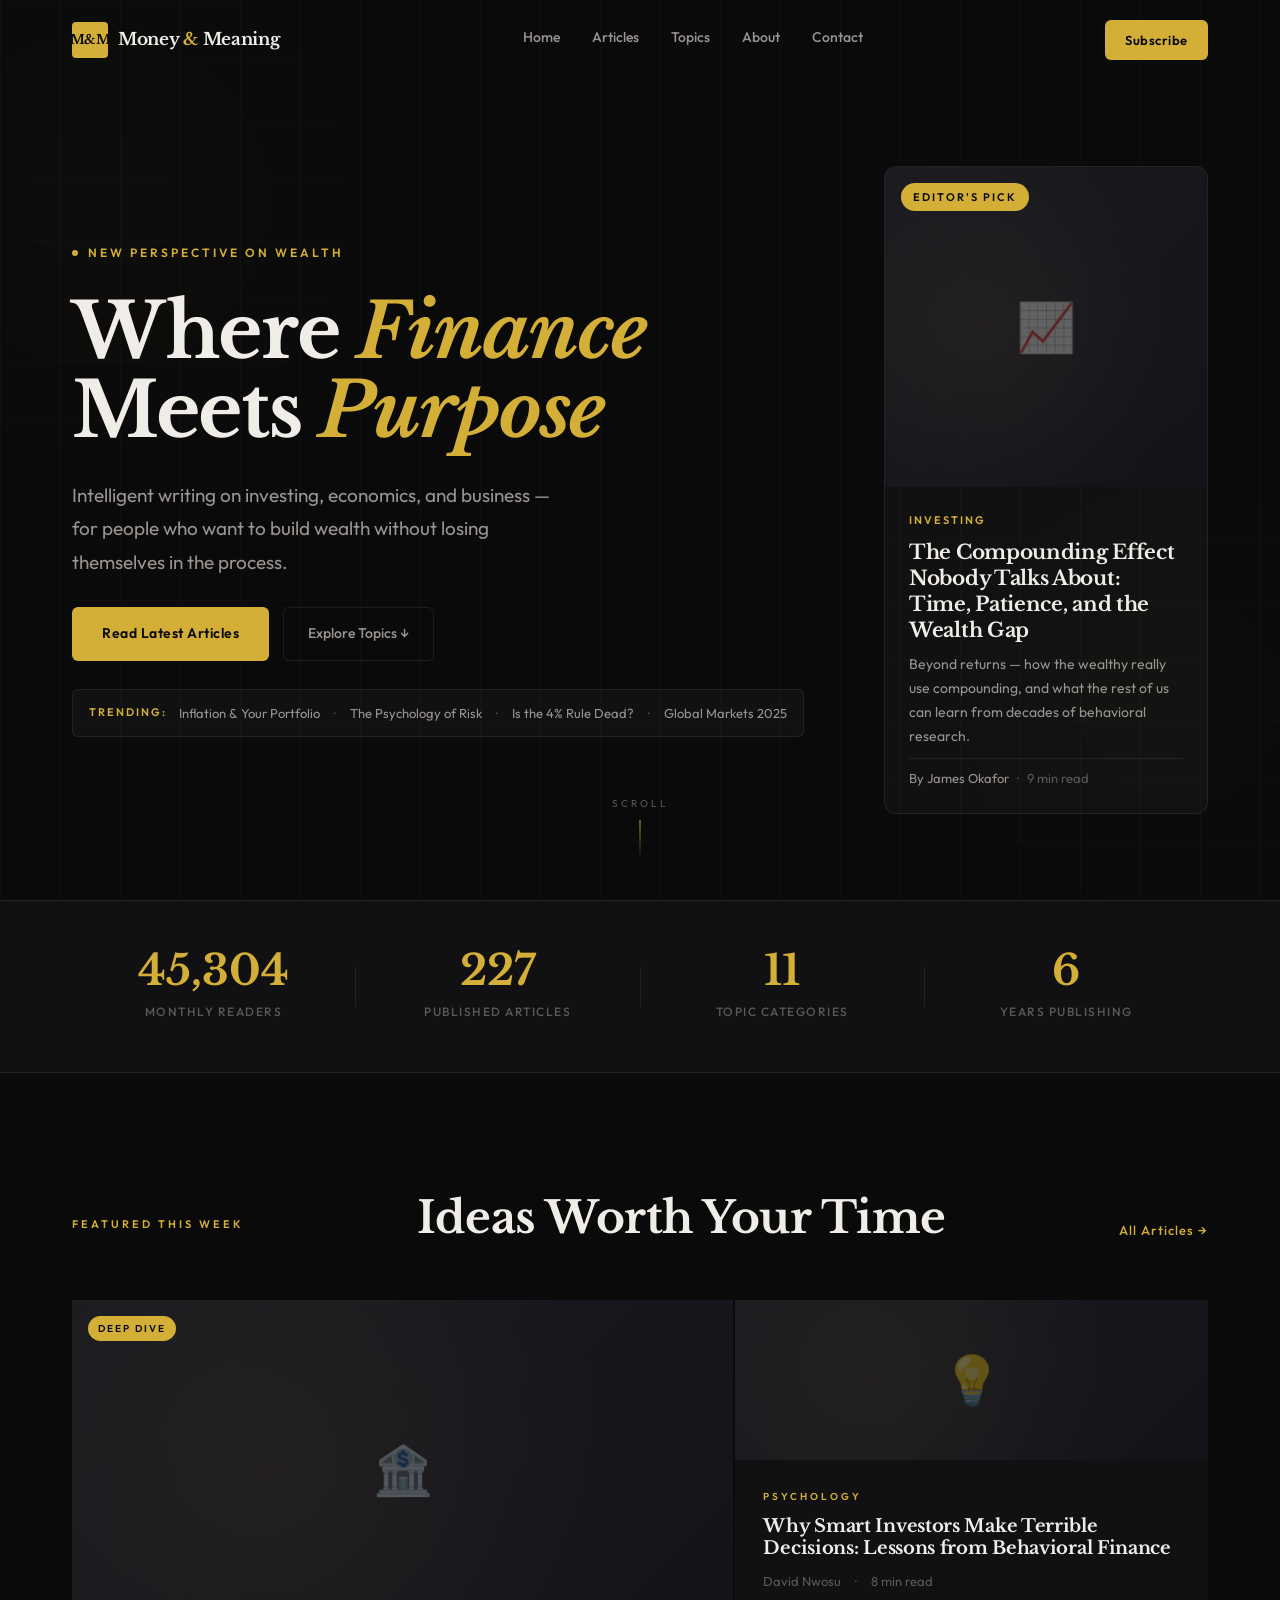
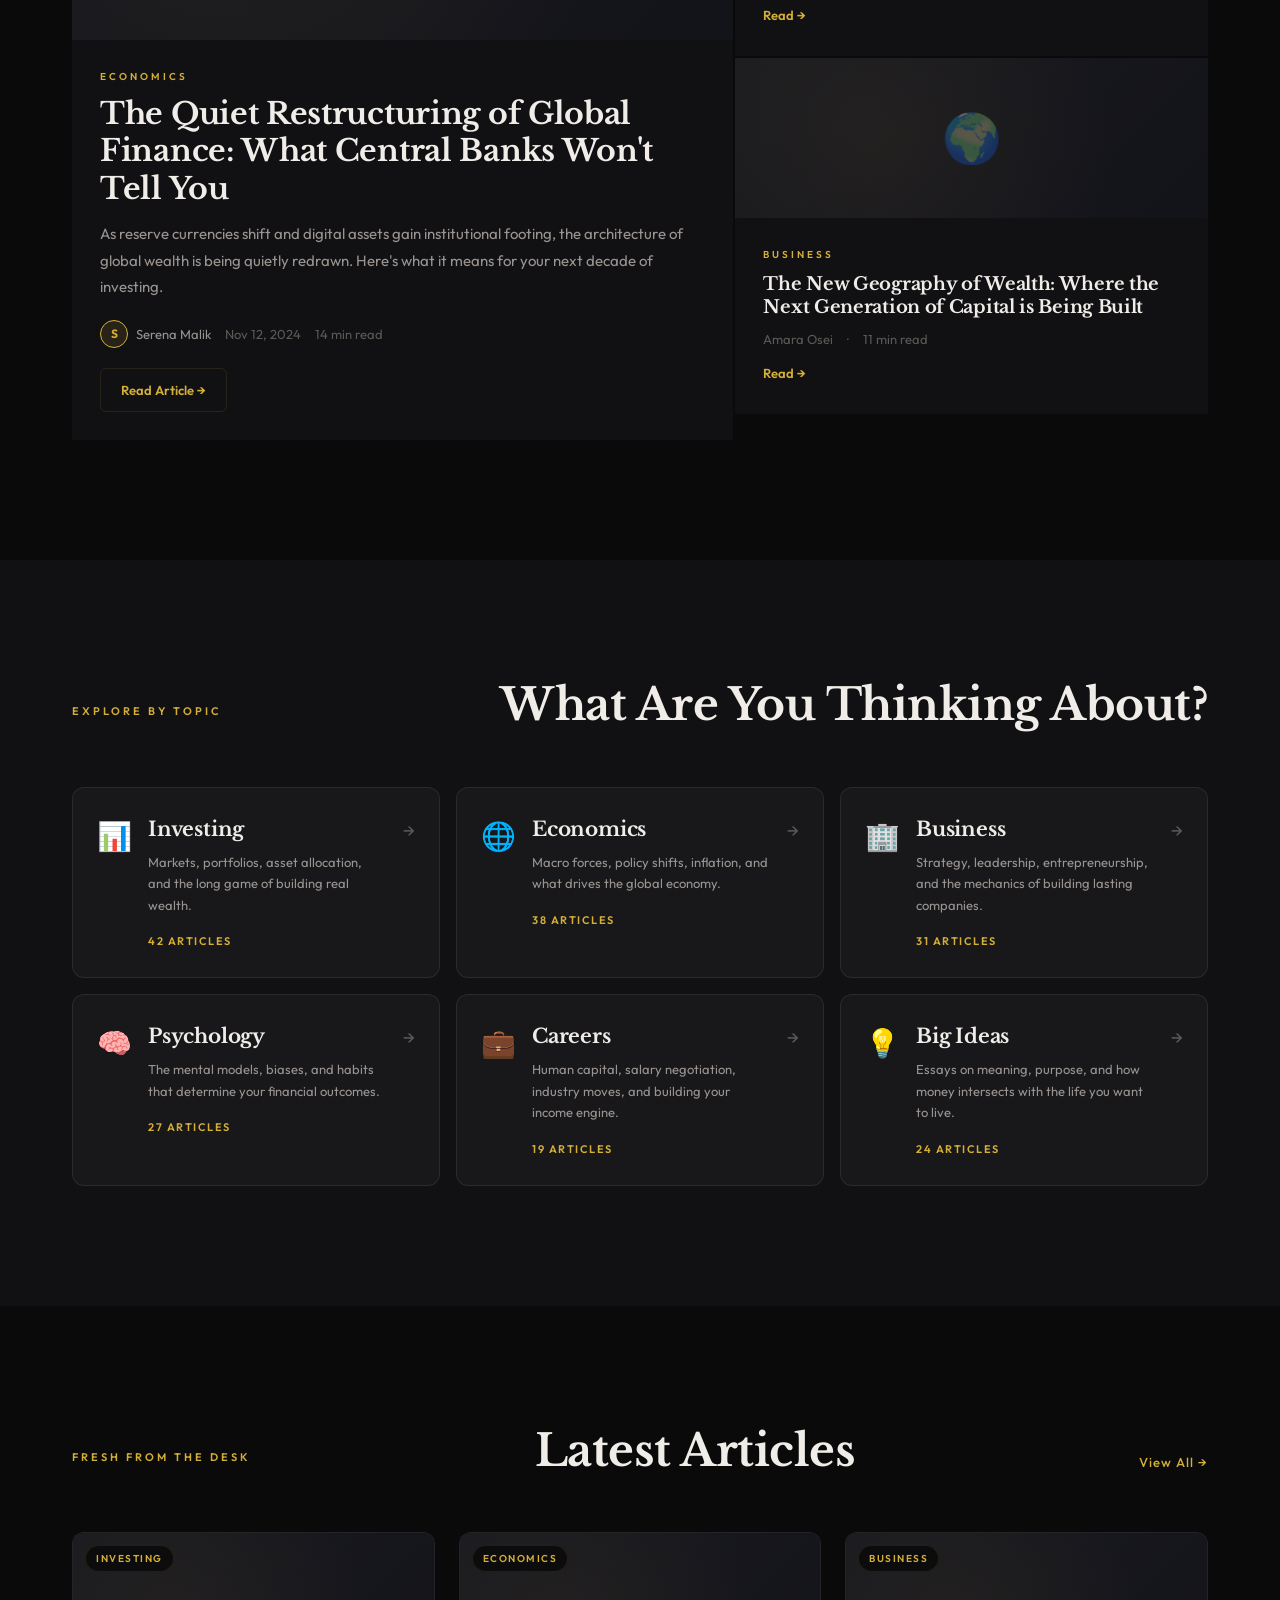
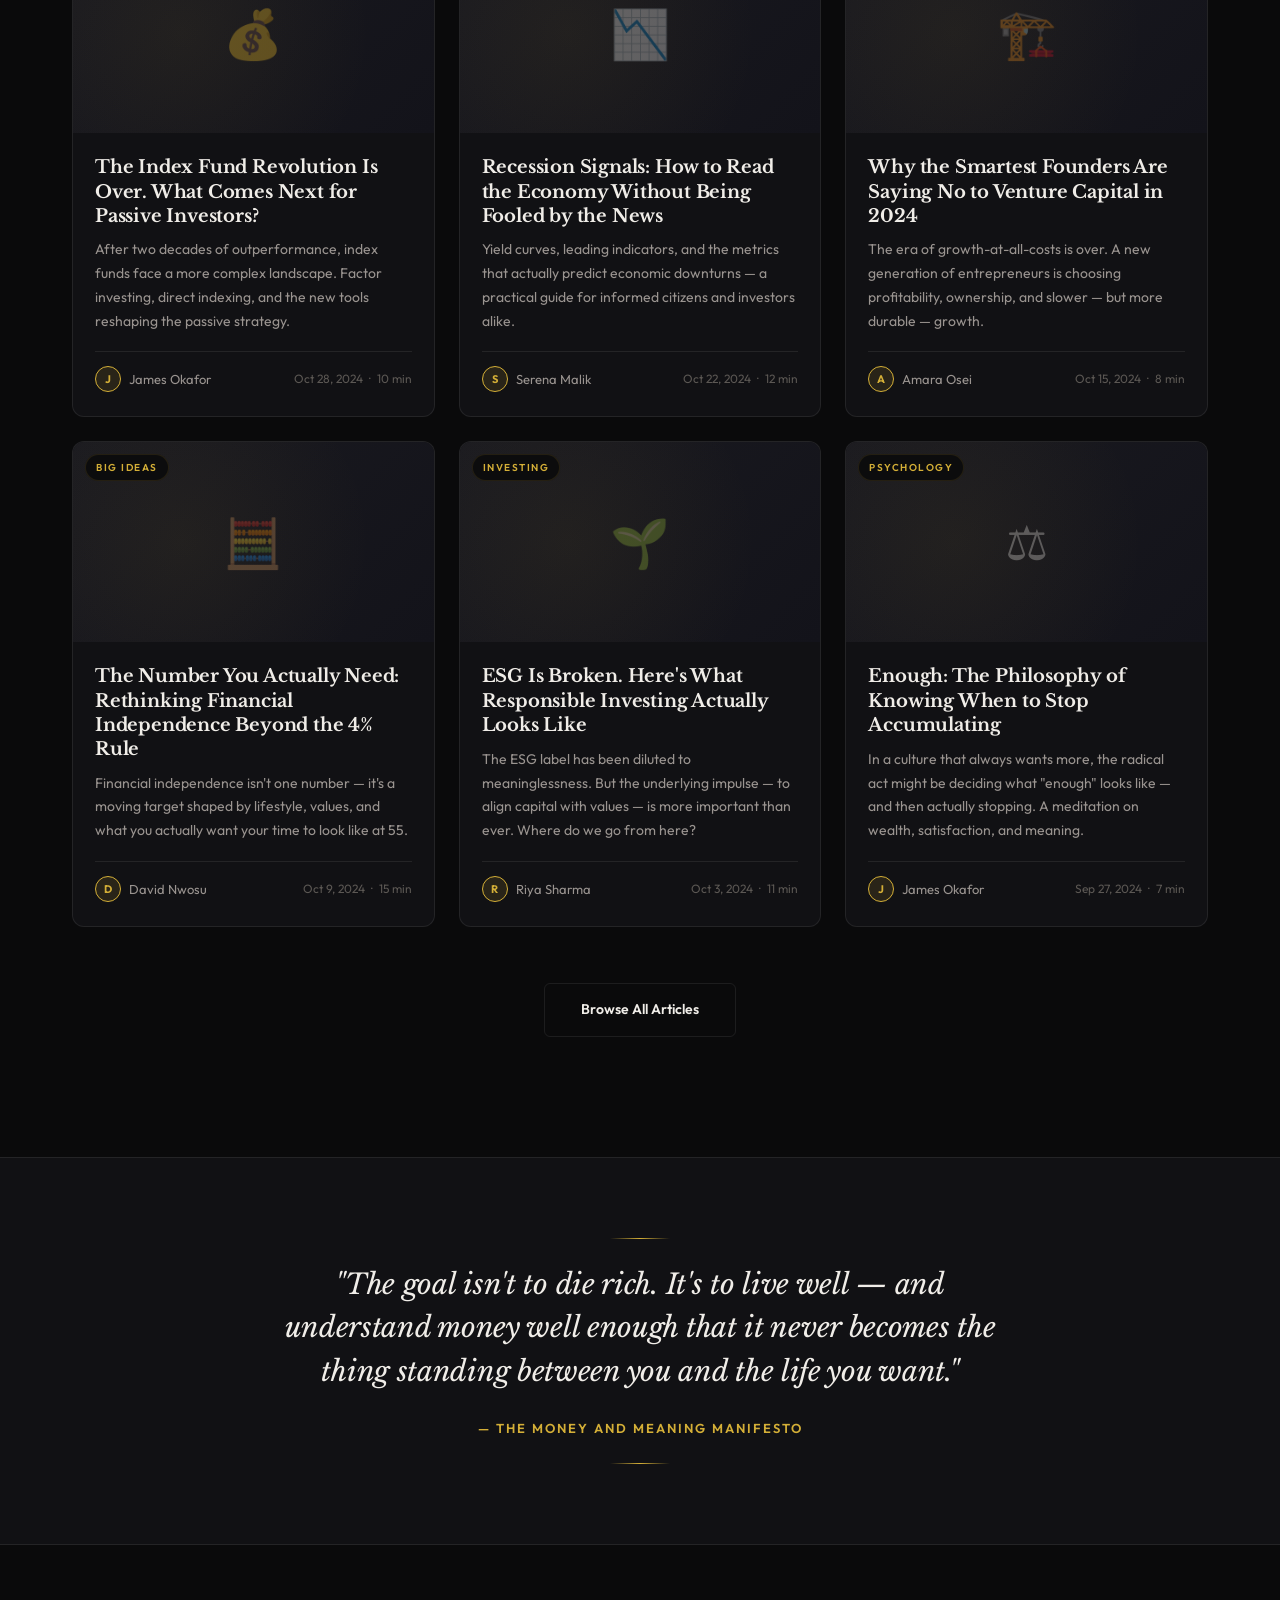
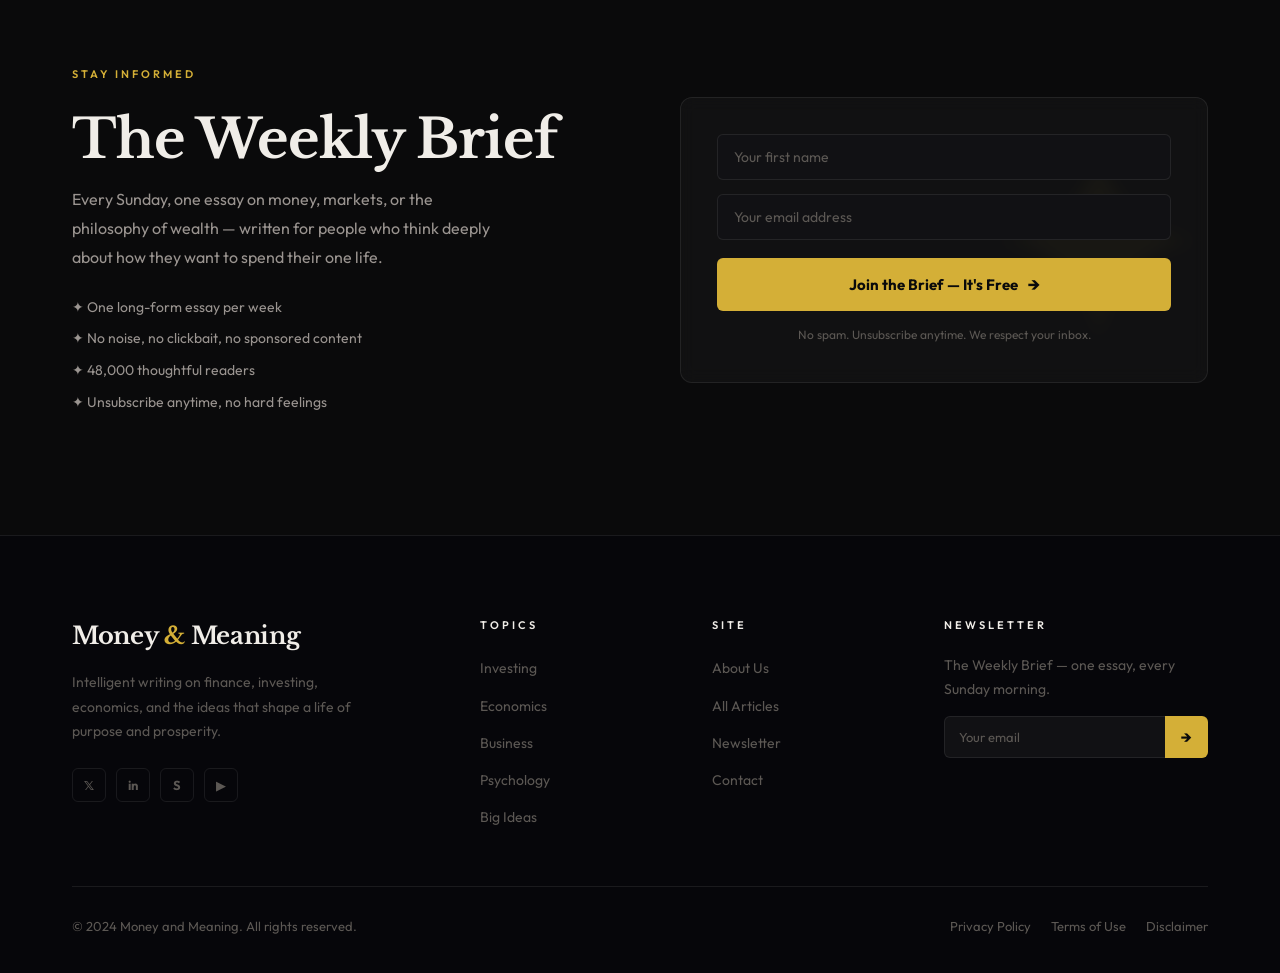
==== index.html @ c4a8f7cf "Add files via upload" ====
<!DOCTYPE html>
<html lang="en">
<head>
  <!-- ─────────────────────────────────────────
       Meta & SEO
  ───────────────────────────────────────── -->
  <meta charset="UTF-8" />
  <meta name="viewport" content="width=device-width, initial-scale=1.0" />
  <meta name="description" content="Money and Meaning — where finance meets purpose. Intelligent writing on investing, economics, business, and the ideas shaping how we build wealth with intention." />
  <meta name="keywords" content="finance, investing, economics, business, wealth, editorial, money, meaning" />
  <meta name="author" content="Money and Meaning" />

  <!-- Open Graph (for social sharing previews) -->
  <meta property="og:title" content="Money and Meaning" />
  <meta property="og:description" content="Where finance meets purpose. Intelligent writing on investing, economics, and business." />
  <meta property="og:type" content="website" />
  <meta property="og:url" content="https://moneyandmeaning.com" />

  <!-- Fonts -->
  <link rel="preconnect" href="https://fonts.googleapis.com" />
  <link rel="preconnect" href="https://fonts.gstatic.com" crossorigin />
  <link href="https://fonts.googleapis.com/css2?family=Libre+Baskerville:ital,wght@0,400;0,700;1,400&family=Outfit:wght@300;400;500;600&display=swap" rel="stylesheet" />

  <!-- Stylesheet -->
  <link rel="stylesheet" href="style.css" />

  <title>Money and Meaning — Finance with Purpose</title>
</head>
<body>

  <!-- ─────────────────────────────────────────
       NAVBAR
  ───────────────────────────────────────── -->
  <header class="navbar" id="navbar">
    <div class="nav-inner">

      <!-- Logo -->
      <a href="index.html" class="nav-logo">
        <span class="logo-mark">M&amp;M</span>
        <span class="logo-text">Money <em>&amp;</em> Meaning</span>
      </a>

      <!-- Desktop nav links -->
      <nav class="nav-links" id="navLinks">
        <a href="index.html" class="nav-link active">Home</a>
        <a href="pages/blog.html" class="nav-link">Articles</a>
        <a href="#categories" class="nav-link">Topics</a>
        <a href="pages/about.html" class="nav-link">About</a>
        <a href="pages/contact.html" class="nav-link">Contact</a>
      </nav>

      <!-- Right side actions -->
      <div class="nav-actions">
        <a href="#newsletter" class="btn-nav">Subscribe</a>
        <!-- Hamburger (mobile) -->
        <button class="hamburger" id="hamburger" aria-label="Toggle menu">
          <span></span><span></span><span></span>
        </button>
      </div>

    </div>

    <!-- Mobile dropdown menu -->
    <div class="mobile-menu" id="mobileMenu">
      <a href="index.html" class="mobile-link">Home</a>
      <a href="pages/blog.html" class="mobile-link">Articles</a>
      <a href="#categories" class="mobile-link">Topics</a>
      <a href="pages/about.html" class="mobile-link">About</a>
      <a href="pages/contact.html" class="mobile-link">Contact</a>
      <a href="#newsletter" class="mobile-link mobile-cta">Subscribe Free</a>
    </div>
  </header>


  <!-- ─────────────────────────────────────────
       HERO SECTION
  ───────────────────────────────────────── -->
  <section class="hero" id="hero">

    <!-- Decorative background elements -->
    <div class="hero-grid-overlay"></div>
    <div class="hero-glow hero-glow--left"></div>
    <div class="hero-glow hero-glow--right"></div>

    <div class="hero-inner">

      <!-- Left: main content -->
      <div class="hero-content">
        <div class="hero-eyebrow reveal">
          <span class="eyebrow-dot"></span>
          New Perspective on Wealth
        </div>

        <h1 class="hero-title reveal reveal--delay-1">
          Where <em>Finance</em><br>
          Meets <em>Purpose</em>
        </h1>

        <p class="hero-subtitle reveal reveal--delay-2">
          Intelligent writing on investing, economics, and business — for people who want to build wealth without losing themselves in the process.
        </p>

        <div class="hero-cta reveal reveal--delay-3">
          <a href="pages/blog.html" class="btn-primary">Read Latest Articles</a>
          <a href="#featured" class="btn-ghost">Explore Topics ↓</a>
        </div>

        <!-- Live-ish market ticker -->
        <div class="hero-ticker reveal reveal--delay-4">
          <span class="ticker-label">Trending:</span>
          <div class="ticker-items">
            <span>Inflation &amp; Your Portfolio</span>
            <span class="ticker-sep">·</span>
            <span>The Psychology of Risk</span>
            <span class="ticker-sep">·</span>
            <span>Is the 4% Rule Dead?</span>
            <span class="ticker-sep">·</span>
            <span>Global Markets 2025</span>
          </div>
        </div>
      </div>

      <!-- Right: featured article card (hero card) -->
      <div class="hero-card reveal reveal--delay-2">
        <div class="hero-card-inner">
          <span class="card-badge">Editor's Pick</span>
          <div class="hero-card-img">
            <div class="img-placeholder img-placeholder--hero">
              <div class="img-icon">📈</div>
            </div>
          </div>
          <div class="hero-card-body">
            <span class="card-category">Investing</span>
            <h3 class="card-title">The Compounding Effect Nobody Talks About: Time, Patience, and the Wealth Gap</h3>
            <p class="card-excerpt">Beyond returns — how the wealthy really use compounding, and what the rest of us can learn from decades of behavioral research.</p>
            <div class="card-meta">
              <span class="card-author">By James Okafor</span>
              <span class="card-dot">·</span>
              <span class="card-read">9 min read</span>
            </div>
          </div>
        </div>
      </div>

    </div>

    <!-- Scroll indicator -->
    <div class="scroll-indicator">
      <span>Scroll</span>
      <div class="scroll-line"></div>
    </div>
  </section>


  <!-- ─────────────────────────────────────────
       STATS BAR
  ───────────────────────────────────────── -->
  <section class="stats-bar">
    <div class="stats-inner">
      <div class="stat-item">
        <span class="stat-num" data-count="48000">0</span>
        <span class="stat-label">Monthly Readers</span>
      </div>
      <div class="stat-divider"></div>
      <div class="stat-item">
        <span class="stat-num" data-count="240">0</span>
        <span class="stat-label">Published Articles</span>
      </div>
      <div class="stat-divider"></div>
      <div class="stat-item">
        <span class="stat-num" data-count="12">0</span>
        <span class="stat-label">Topic Categories</span>
      </div>
      <div class="stat-divider"></div>
      <div class="stat-item">
        <span class="stat-num" data-count="6">0</span>
        <span class="stat-label">Years Publishing</span>
      </div>
    </div>
  </section>


  <!-- ─────────────────────────────────────────
       FEATURED ARTICLES
  ───────────────────────────────────────── -->
  <section class="featured" id="featured">
    <div class="section-wrap">

      <div class="section-head reveal">
        <div class="section-label">Featured This Week</div>
        <h2 class="section-title">Ideas Worth Your Time</h2>
        <a href="pages/blog.html" class="section-link">All Articles →</a>
      </div>

      <!-- Featured grid: 1 large + 2 smaller -->
      <div class="featured-grid">

        <!-- Large card -->
        <article class="feat-card feat-card--large reveal">
          <div class="feat-card-img">
            <div class="img-placeholder img-placeholder--large">
              <div class="img-icon">🏦</div>
            </div>
            <span class="feat-badge">Deep Dive</span>
          </div>
          <div class="feat-card-body">
            <span class="feat-category">Economics</span>
            <h3 class="feat-title">The Quiet Restructuring of Global Finance: What Central Banks Won't Tell You</h3>
            <p class="feat-excerpt">As reserve currencies shift and digital assets gain institutional footing, the architecture of global wealth is being quietly redrawn. Here's what it means for your next decade of investing.</p>
            <div class="feat-meta">
              <div class="feat-author-wrap">
                <div class="feat-avatar">S</div>
                <span>Serena Malik</span>
              </div>
              <span>Nov 12, 2024</span>
              <span>14 min read</span>
            </div>
            <a href="pages/blog.html" class="feat-read-btn">Read Article →</a>
          </div>
        </article>

        <!-- Small cards column -->
        <div class="feat-stack">

          <article class="feat-card feat-card--small reveal reveal--delay-1">
            <div class="feat-card-img feat-card-img--sm">
              <div class="img-placeholder img-placeholder--sm">
                <div class="img-icon">💡</div>
              </div>
            </div>
            <div class="feat-card-body">
              <span class="feat-category">Psychology</span>
              <h3 class="feat-title">Why Smart Investors Make Terrible Decisions: Lessons from Behavioral Finance</h3>
              <div class="feat-meta">
                <span>David Nwosu</span>
                <span class="feat-dot">·</span>
                <span>8 min read</span>
              </div>
              <a href="pages/blog.html" class="feat-read-link">Read →</a>
            </div>
          </article>

          <article class="feat-card feat-card--small reveal reveal--delay-2">
            <div class="feat-card-img feat-card-img--sm">
              <div class="img-placeholder img-placeholder--sm">
                <div class="img-icon">🌍</div>
              </div>
            </div>
            <div class="feat-card-body">
              <span class="feat-category">Business</span>
              <h3 class="feat-title">The New Geography of Wealth: Where the Next Generation of Capital is Being Built</h3>
              <div class="feat-meta">
                <span>Amara Osei</span>
                <span class="feat-dot">·</span>
                <span>11 min read</span>
              </div>
              <a href="pages/blog.html" class="feat-read-link">Read →</a>
            </div>
          </article>

        </div>
      </div>

    </div>
  </section>


  <!-- ─────────────────────────────────────────
       CATEGORIES
  ───────────────────────────────────────── -->
  <section class="categories" id="categories">
    <div class="section-wrap">

      <div class="section-head reveal">
        <div class="section-label">Explore by Topic</div>
        <h2 class="section-title">What Are You Thinking About?</h2>
      </div>

      <div class="cat-grid">

        <a href="pages/blog.html" class="cat-card reveal">
          <div class="cat-icon">📊</div>
          <div class="cat-body">
            <h3 class="cat-name">Investing</h3>
            <p class="cat-desc">Markets, portfolios, asset allocation, and the long game of building real wealth.</p>
            <span class="cat-count">42 Articles</span>
          </div>
          <div class="cat-arrow">→</div>
        </a>

        <a href="pages/blog.html" class="cat-card reveal reveal--delay-1">
          <div class="cat-icon">🌐</div>
          <div class="cat-body">
            <h3 class="cat-name">Economics</h3>
            <p class="cat-desc">Macro forces, policy shifts, inflation, and what drives the global economy.</p>
            <span class="cat-count">38 Articles</span>
          </div>
          <div class="cat-arrow">→</div>
        </a>

        <a href="pages/blog.html" class="cat-card reveal reveal--delay-2">
          <div class="cat-icon">🏢</div>
          <div class="cat-body">
            <h3 class="cat-name">Business</h3>
            <p class="cat-desc">Strategy, leadership, entrepreneurship, and the mechanics of building lasting companies.</p>
            <span class="cat-count">31 Articles</span>
          </div>
          <div class="cat-arrow">→</div>
        </a>

        <a href="pages/blog.html" class="cat-card reveal reveal--delay-3">
          <div class="cat-icon">🧠</div>
          <div class="cat-body">
            <h3 class="cat-name">Psychology</h3>
            <p class="cat-desc">The mental models, biases, and habits that determine your financial outcomes.</p>
            <span class="cat-count">27 Articles</span>
          </div>
          <div class="cat-arrow">→</div>
        </a>

        <a href="pages/blog.html" class="cat-card reveal reveal--delay-1">
          <div class="cat-icon">💼</div>
          <div class="cat-body">
            <h3 class="cat-name">Careers</h3>
            <p class="cat-desc">Human capital, salary negotiation, industry moves, and building your income engine.</p>
            <span class="cat-count">19 Articles</span>
          </div>
          <div class="cat-arrow">→</div>
        </a>

        <a href="pages/blog.html" class="cat-card reveal reveal--delay-2">
          <div class="cat-icon">💡</div>
          <div class="cat-body">
            <h3 class="cat-name">Big Ideas</h3>
            <p class="cat-desc">Essays on meaning, purpose, and how money intersects with the life you want to live.</p>
            <span class="cat-count">24 Articles</span>
          </div>
          <div class="cat-arrow">→</div>
        </a>

      </div>
    </div>
  </section>


  <!-- ─────────────────────────────────────────
       LATEST BLOG POSTS GRID
  ───────────────────────────────────────── -->
  <section class="blog-section" id="blog">
    <div class="section-wrap">

      <div class="section-head reveal">
        <div class="section-label">Fresh from the Desk</div>
        <h2 class="section-title">Latest Articles</h2>
        <a href="pages/blog.html" class="section-link">View All →</a>
      </div>

      <div class="blog-grid">

        <!-- Card 1 -->
        <article class="blog-card reveal">
          <div class="blog-card-img">
            <div class="img-placeholder">
              <div class="img-icon">💰</div>
            </div>
            <span class="blog-tag">Investing</span>
          </div>
          <div class="blog-card-body">
            <h3 class="blog-card-title">The Index Fund Revolution Is Over. What Comes Next for Passive Investors?</h3>
            <p class="blog-card-excerpt">After two decades of outperformance, index funds face a more complex landscape. Factor investing, direct indexing, and the new tools reshaping the passive strategy.</p>
            <div class="blog-card-meta">
              <div class="blog-author">
                <div class="blog-avatar">J</div>
                <span>James Okafor</span>
              </div>
              <div class="blog-date-read">
                <span>Oct 28, 2024</span>
                <span class="blog-dot">·</span>
                <span>10 min</span>
              </div>
            </div>
          </div>
        </article>

        <!-- Card 2 -->
        <article class="blog-card reveal reveal--delay-1">
          <div class="blog-card-img">
            <div class="img-placeholder">
              <div class="img-icon">📉</div>
            </div>
            <span class="blog-tag">Economics</span>
          </div>
          <div class="blog-card-body">
            <h3 class="blog-card-title">Recession Signals: How to Read the Economy Without Being Fooled by the News</h3>
            <p class="blog-card-excerpt">Yield curves, leading indicators, and the metrics that actually predict economic downturns — a practical guide for informed citizens and investors alike.</p>
            <div class="blog-card-meta">
              <div class="blog-author">
                <div class="blog-avatar">S</div>
                <span>Serena Malik</span>
              </div>
              <div class="blog-date-read">
                <span>Oct 22, 2024</span>
                <span class="blog-dot">·</span>
                <span>12 min</span>
              </div>
            </div>
          </div>
        </article>

        <!-- Card 3 -->
        <article class="blog-card reveal reveal--delay-2">
          <div class="blog-card-img">
            <div class="img-placeholder">
              <div class="img-icon">🏗️</div>
            </div>
            <span class="blog-tag">Business</span>
          </div>
          <div class="blog-card-body">
            <h3 class="blog-card-title">Why the Smartest Founders Are Saying No to Venture Capital in 2024</h3>
            <p class="blog-card-excerpt">The era of growth-at-all-costs is over. A new generation of entrepreneurs is choosing profitability, ownership, and slower — but more durable — growth.</p>
            <div class="blog-card-meta">
              <div class="blog-author">
                <div class="blog-avatar">A</div>
                <span>Amara Osei</span>
              </div>
              <div class="blog-date-read">
                <span>Oct 15, 2024</span>
                <span class="blog-dot">·</span>
                <span>8 min</span>
              </div>
            </div>
          </div>
        </article>

        <!-- Card 4 -->
        <article class="blog-card reveal reveal--delay-1">
          <div class="blog-card-img">
            <div class="img-placeholder">
              <div class="img-icon">🧮</div>
            </div>
            <span class="blog-tag">Big Ideas</span>
          </div>
          <div class="blog-card-body">
            <h3 class="blog-card-title">The Number You Actually Need: Rethinking Financial Independence Beyond the 4% Rule</h3>
            <p class="blog-card-excerpt">Financial independence isn't one number — it's a moving target shaped by lifestyle, values, and what you actually want your time to look like at 55.</p>
            <div class="blog-card-meta">
              <div class="blog-author">
                <div class="blog-avatar">D</div>
                <span>David Nwosu</span>
              </div>
              <div class="blog-date-read">
                <span>Oct 9, 2024</span>
                <span class="blog-dot">·</span>
                <span>15 min</span>
              </div>
            </div>
          </div>
        </article>

        <!-- Card 5 -->
        <article class="blog-card reveal reveal--delay-2">
          <div class="blog-card-img">
            <div class="img-placeholder">
              <div class="img-icon">🌱</div>
            </div>
            <span class="blog-tag">Investing</span>
          </div>
          <div class="blog-card-body">
            <h3 class="blog-card-title">ESG Is Broken. Here's What Responsible Investing Actually Looks Like</h3>
            <p class="blog-card-excerpt">The ESG label has been diluted to meaninglessness. But the underlying impulse — to align capital with values — is more important than ever. Where do we go from here?</p>
            <div class="blog-card-meta">
              <div class="blog-author">
                <div class="blog-avatar">R</div>
                <span>Riya Sharma</span>
              </div>
              <div class="blog-date-read">
                <span>Oct 3, 2024</span>
                <span class="blog-dot">·</span>
                <span>11 min</span>
              </div>
            </div>
          </div>
        </article>

        <!-- Card 6 -->
        <article class="blog-card reveal reveal--delay-3">
          <div class="blog-card-img">
            <div class="img-placeholder">
              <div class="img-icon">⚖️</div>
            </div>
            <span class="blog-tag">Psychology</span>
          </div>
          <div class="blog-card-body">
            <h3 class="blog-card-title">Enough: The Philosophy of Knowing When to Stop Accumulating</h3>
            <p class="blog-card-excerpt">In a culture that always wants more, the radical act might be deciding what "enough" looks like — and then actually stopping. A meditation on wealth, satisfaction, and meaning.</p>
            <div class="blog-card-meta">
              <div class="blog-author">
                <div class="blog-avatar">J</div>
                <span>James Okafor</span>
              </div>
              <div class="blog-date-read">
                <span>Sep 27, 2024</span>
                <span class="blog-dot">·</span>
                <span>7 min</span>
              </div>
            </div>
          </div>
        </article>

      </div><!-- /.blog-grid -->

      <div class="load-more-wrap reveal">
        <a href="pages/blog.html" class="btn-load-more">Browse All Articles</a>
      </div>

    </div>
  </section>


  <!-- ─────────────────────────────────────────
       QUOTE / PHILOSOPHY SECTION
  ───────────────────────────────────────── -->
  <section class="philosophy">
    <div class="philosophy-inner reveal">
      <div class="phil-line"></div>
      <blockquote class="phil-quote">
        "The goal isn't to die rich. It's to live well — and understand money well enough that it never becomes the thing standing between you and the life you want."
      </blockquote>
      <cite class="phil-cite">— The Money and Meaning Manifesto</cite>
      <div class="phil-line"></div>
    </div>
  </section>


  <!-- ─────────────────────────────────────────
       NEWSLETTER SECTION
  ───────────────────────────────────────── -->
  <section class="newsletter" id="newsletter">
    <div class="newsletter-inner">

      <div class="nl-content reveal">
        <div class="section-label">Stay Informed</div>
        <h2 class="nl-title">The Weekly Brief</h2>
        <p class="nl-desc">Every Sunday, one essay on money, markets, or the philosophy of wealth — written for people who think deeply about how they want to spend their one life.</p>
        <ul class="nl-benefits">
          <li>✦ One long-form essay per week</li>
          <li>✦ No noise, no clickbait, no sponsored content</li>
          <li>✦ 48,000 thoughtful readers</li>
          <li>✦ Unsubscribe anytime, no hard feelings</li>
        </ul>
      </div>

      <div class="nl-form-wrap reveal reveal--delay-1">
        <form class="nl-form" id="nlForm">
          <div class="nl-input-group">
            <input
              type="text"
              id="nlName"
              name="name"
              placeholder="Your first name"
              autocomplete="given-name"
              required
            />
          </div>
          <div class="nl-input-group">
            <input
              type="email"
              id="nlEmail"
              name="email"
              placeholder="Your email address"
              autocomplete="email"
              required
            />
          </div>
          <button type="submit" class="btn-nl-submit">
            <span class="btn-text">Join the Brief — It's Free</span>
            <span class="btn-arrow">→</span>
          </button>
          <p class="nl-privacy">No spam. Unsubscribe anytime. We respect your inbox.</p>
        </form>
        <div class="nl-success" id="nlSuccess" style="display:none;">
          <div class="success-icon">✓</div>
          <h3>You're in.</h3>
          <p>Welcome to the Money and Meaning community. Your first issue arrives Sunday.</p>
        </div>
      </div>

    </div>
  </section>


  <!-- ─────────────────────────────────────────
       FOOTER
  ───────────────────────────────────────── -->
  <footer class="footer">
    <div class="footer-inner">

      <!-- Top row -->
      <div class="footer-top">

        <div class="footer-brand">
          <a href="index.html" class="footer-logo">Money <em>&amp;</em> Meaning</a>
          <p class="footer-tagline">Intelligent writing on finance, investing, economics, and the ideas that shape a life of purpose and prosperity.</p>
          <div class="footer-social">
            <a href="#" class="social-link" aria-label="Twitter/X">𝕏</a>
            <a href="#" class="social-link" aria-label="LinkedIn">in</a>
            <a href="#" class="social-link" aria-label="Substack">S</a>
            <a href="#" class="social-link" aria-label="YouTube">▶</a>
          </div>
        </div>

        <div class="footer-col">
          <h4 class="footer-col-title">Topics</h4>
          <ul class="footer-links">
            <li><a href="pages/blog.html">Investing</a></li>
            <li><a href="pages/blog.html">Economics</a></li>
            <li><a href="pages/blog.html">Business</a></li>
            <li><a href="pages/blog.html">Psychology</a></li>
            <li><a href="pages/blog.html">Big Ideas</a></li>
          </ul>
        </div>

        <div class="footer-col">
          <h4 class="footer-col-title">Site</h4>
          <ul class="footer-links">
            <li><a href="pages/about.html">About Us</a></li>
            <li><a href="pages/blog.html">All Articles</a></li>
            <li><a href="#newsletter">Newsletter</a></li>
            <li><a href="pages/contact.html">Contact</a></li>
          </ul>
        </div>

        <div class="footer-col">
          <h4 class="footer-col-title">Newsletter</h4>
          <p class="footer-nl-blurb">The Weekly Brief — one essay, every Sunday morning.</p>
          <form class="footer-nl-form" id="footerNlForm">
            <input type="email" placeholder="Your email" required />
            <button type="submit">→</button>
          </form>
        </div>

      </div>

      <!-- Bottom row -->
      <div class="footer-bottom">
        <p class="footer-copy">© 2024 Money and Meaning. All rights reserved.</p>
        <div class="footer-legal">
          <a href="#">Privacy Policy</a>
          <a href="#">Terms of Use</a>
          <a href="#">Disclaimer</a>
        </div>
      </div>

    </div>
  </footer>

  <!-- JavaScript -->
  <script src="script.js"></script>
</body>
</html>
---- style.css ----
/* ============================================================
   MONEY AND MEANING — Main Stylesheet
   Dark Premium Editorial Theme
   
   TABLE OF CONTENTS:
   1. Design Tokens (CSS Variables)
   2. Reset & Base
   3. Utility Classes
   4. Animations & Reveals
   5. Navbar
   6. Hero Section
   7. Stats Bar
   8. Featured Articles
   9. Categories
   10. Blog Grid
   11. Philosophy / Quote
   12. Newsletter
   13. Footer
   14. Responsive Design
============================================================ */


/* ─────────────────────────────────────────
   1. DESIGN TOKENS
───────────────────────────────────────── */
:root {
  /* Colors */
  --bg:           #0A0A0B;
  --bg-raised:    #111114;
  --bg-glass:     rgba(255, 255, 255, 0.03);
  --bg-glass-hover: rgba(255, 255, 255, 0.06);
  --border:       rgba(255, 255, 255, 0.08);
  --border-hover: rgba(212, 175, 55, 0.35);

  --gold:         #D4AF37;
  --gold-light:   #E8CC6A;
  --gold-dim:     rgba(212, 175, 55, 0.12);
  --gold-glow:    rgba(212, 175, 55, 0.15);

  --white:        #FFFFFF;
  --text-primary: #F0EDE8;
  --text-secondary: #9A9490;
  --text-muted:   #5C5854;

  /* Typography */
  --font-display: 'Libre Baskerville', Georgia, serif;
  --font-body:    'Outfit', system-ui, sans-serif;

  /* Spacing */
  --max-w:        1200px;
  --section-pad:  120px;
  --section-pad-sm: 72px;

  /* Effects */
  --radius:       6px;
  --radius-lg:    12px;
  --shadow-card:  0 4px 32px rgba(0,0,0,0.4);
  --shadow-gold:  0 8px 40px rgba(212, 175, 55, 0.15);
  --transition:   0.3s cubic-bezier(0.4, 0, 0.2, 1);
}


/* ─────────────────────────────────────────
   2. RESET & BASE
───────────────────────────────────────── */
*, *::before, *::after {
  box-sizing: border-box;
  margin: 0;
  padding: 0;
}

html {
  scroll-behavior: smooth;
  font-size: 16px;
}

body {
  font-family: var(--font-body);
  background: var(--bg);
  color: var(--text-primary);
  line-height: 1.7;
  overflow-x: hidden;
  -webkit-font-smoothing: antialiased;
  -moz-osx-font-smoothing: grayscale;
}

img {
  max-width: 100%;
  height: auto;
  display: block;
}

a {
  color: inherit;
  text-decoration: none;
}

ul {
  list-style: none;
}

button {
  font-family: var(--font-body);
  cursor: pointer;
  border: none;
  background: none;
}

input {
  font-family: var(--font-body);
}


/* ─────────────────────────────────────────
   3. UTILITY CLASSES
───────────────────────────────────────── */

/* Page section wrapper */
.section-wrap {
  max-width: var(--max-w);
  margin: 0 auto;
  padding: var(--section-pad) 32px;
}

/* Section header row */
.section-head {
  display: flex;
  align-items: flex-end;
  justify-content: space-between;
  margin-bottom: 56px;
  gap: 16px;
  flex-wrap: wrap;
}

.section-label {
  font-size: 11px;
  font-weight: 600;
  letter-spacing: 3px;
  text-transform: uppercase;
  color: var(--gold);
  margin-bottom: 10px;
}

.section-title {
  font-family: var(--font-display);
  font-size: clamp(28px, 4vw, 44px);
  font-weight: 700;
  color: var(--text-primary);
  line-height: 1.15;
  letter-spacing: -0.5px;
}

.section-link {
  font-size: 13px;
  font-weight: 500;
  letter-spacing: 1px;
  color: var(--gold);
  white-space: nowrap;
  border-bottom: 1px solid transparent;
  transition: border-color var(--transition);
  padding-bottom: 2px;
}
.section-link:hover { border-bottom-color: var(--gold); }

/* Image placeholders (replace with real <img> tags later) */
.img-placeholder {
  width: 100%;
  height: 100%;
  background: linear-gradient(135deg, #1A1A20 0%, #13131A 100%);
  display: flex;
  align-items: center;
  justify-content: center;
  position: relative;
  overflow: hidden;
}
.img-placeholder::before {
  content: '';
  position: absolute;
  inset: 0;
  background: radial-gradient(circle at 30% 50%, rgba(212,175,55,0.06) 0%, transparent 70%);
}
.img-icon {
  font-size: 48px;
  opacity: 0.3;
}
.img-placeholder--hero { height: 320px; }
.img-placeholder--large { height: 340px; }
.img-placeholder--sm { height: 160px; }

/* Buttons */
.btn-primary {
  display: inline-flex;
  align-items: center;
  gap: 8px;
  background: var(--gold);
  color: #0A0A0B;
  padding: 14px 30px;
  font-size: 14px;
  font-weight: 600;
  letter-spacing: 0.5px;
  border-radius: var(--radius);
  transition: all var(--transition);
}
.btn-primary:hover {
  background: var(--gold-light);
  transform: translateY(-2px);
  box-shadow: var(--shadow-gold);
}

.btn-ghost {
  display: inline-flex;
  align-items: center;
  gap: 8px;
  color: var(--text-secondary);
  padding: 14px 24px;
  font-size: 14px;
  font-weight: 500;
  border: 1px solid var(--border);
  border-radius: var(--radius);
  transition: all var(--transition);
}
.btn-ghost:hover {
  border-color: var(--gold);
  color: var(--gold);
}


/* ─────────────────────────────────────────
   4. ANIMATIONS & SCROLL REVEALS
───────────────────────────────────────── */

/* Fade up on scroll — add .reveal to elements, JS adds .visible */
.reveal {
  opacity: 0;
  transform: translateY(28px);
  transition: opacity 0.7s ease, transform 0.7s ease;
}
.reveal.visible {
  opacity: 1;
  transform: translateY(0);
}

/* Staggered delay helpers */
.reveal--delay-1 { transition-delay: 0.12s; }
.reveal--delay-2 { transition-delay: 0.24s; }
.reveal--delay-3 { transition-delay: 0.36s; }
.reveal--delay-4 { transition-delay: 0.48s; }

/* Page load animation for hero */
@keyframes fadeInUp {
  from { opacity: 0; transform: translateY(24px); }
  to   { opacity: 1; transform: translateY(0); }
}

@keyframes fadeIn {
  from { opacity: 0; }
  to   { opacity: 1; }
}

@keyframes scrollLine {
  0%   { transform: scaleY(0); transform-origin: top; }
  50%  { transform: scaleY(1); transform-origin: top; }
  51%  { transform: scaleY(1); transform-origin: bottom; }
  100% { transform: scaleY(0); transform-origin: bottom; }
}

@keyframes tickerScroll {
  0%   { transform: translateX(0); }
  100% { transform: translateX(-50%); }
}

@keyframes countUp {
  from { opacity: 0; }
  to   { opacity: 1; }
}


/* ─────────────────────────────────────────
   5. NAVBAR
───────────────────────────────────────── */
.navbar {
  position: fixed;
  top: 0;
  left: 0;
  width: 100%;
  z-index: 1000;
  padding: 0;
  transition: all var(--transition);
}

/* Scrolled state — added by JS */
.navbar.scrolled {
  background: rgba(10, 10, 11, 0.92);
  backdrop-filter: blur(20px);
  -webkit-backdrop-filter: blur(20px);
  border-bottom: 1px solid var(--border);
  box-shadow: 0 4px 40px rgba(0,0,0,0.5);
}

.nav-inner {
  max-width: var(--max-w);
  margin: 0 auto;
  padding: 20px 32px;
  display: flex;
  align-items: center;
  justify-content: space-between;
  gap: 24px;
  transition: padding var(--transition);
}
.navbar.scrolled .nav-inner {
  padding: 14px 32px;
}

/* Logo */
.nav-logo {
  display: flex;
  align-items: center;
  gap: 10px;
  flex-shrink: 0;
}
.logo-mark {
  font-family: var(--font-display);
  font-size: 13px;
  font-weight: 700;
  color: #0A0A0B;
  background: var(--gold);
  width: 36px;
  height: 36px;
  display: flex;
  align-items: center;
  justify-content: center;
  border-radius: 4px;
  letter-spacing: -0.5px;
}
.logo-text {
  font-family: var(--font-display);
  font-size: 17px;
  font-weight: 700;
  color: var(--text-primary);
  letter-spacing: -0.3px;
}
.logo-text em {
  color: var(--gold);
  font-style: normal;
}

/* Desktop nav links */
.nav-links {
  display: flex;
  align-items: center;
  gap: 32px;
}

.nav-link {
  font-size: 14px;
  font-weight: 500;
  color: var(--text-secondary);
  position: relative;
  padding-bottom: 4px;
  transition: color var(--transition);
}
.nav-link::after {
  content: '';
  position: absolute;
  bottom: 0;
  left: 0;
  width: 0;
  height: 1px;
  background: var(--gold);
  transition: width var(--transition);
}
.nav-link:hover,
.nav-link.active {
  color: var(--text-primary);
}
.nav-link:hover::after,
.nav-link.active::after {
  width: 100%;
}

/* Nav CTA button */
.btn-nav {
  font-size: 13px;
  font-weight: 600;
  letter-spacing: 0.5px;
  color: #0A0A0B;
  background: var(--gold);
  padding: 9px 20px;
  border-radius: var(--radius);
  transition: all var(--transition);
  white-space: nowrap;
}
.btn-nav:hover {
  background: var(--gold-light);
  transform: translateY(-1px);
}

/* Nav actions row */
.nav-actions {
  display: flex;
  align-items: center;
  gap: 16px;
}

/* Hamburger */
.hamburger {
  display: none;
  flex-direction: column;
  gap: 5px;
  padding: 4px;
  background: none;
  border: none;
  cursor: pointer;
}
.hamburger span {
  display: block;
  width: 22px;
  height: 2px;
  background: var(--text-primary);
  border-radius: 2px;
  transition: all var(--transition);
}
.hamburger.open span:nth-child(1) { transform: rotate(45deg) translate(5px, 5px); }
.hamburger.open span:nth-child(2) { opacity: 0; }
.hamburger.open span:nth-child(3) { transform: rotate(-45deg) translate(5px, -5px); }

/* Mobile menu */
.mobile-menu {
  display: none;
  flex-direction: column;
  background: rgba(10, 10, 11, 0.98);
  backdrop-filter: blur(20px);
  border-top: 1px solid var(--border);
  padding: 16px 32px 24px;
  gap: 4px;
}
.mobile-menu.open { display: flex; }

.mobile-link {
  font-size: 16px;
  font-weight: 500;
  color: var(--text-secondary);
  padding: 12px 0;
  border-bottom: 1px solid var(--border);
  transition: color var(--transition);
}
.mobile-link:hover { color: var(--gold); }
.mobile-link:last-child { border-bottom: none; }

.mobile-cta {
  color: var(--gold);
  font-weight: 600;
  margin-top: 8px;
}


/* ─────────────────────────────────────────
   6. HERO SECTION
───────────────────────────────────────── */
.hero {
  min-height: 100vh;
  display: flex;
  align-items: center;
  padding-top: 80px;
  position: relative;
  overflow: hidden;
}

/* Decorative grid background */
.hero-grid-overlay {
  position: absolute;
  inset: 0;
  background-image:
    linear-gradient(rgba(255,255,255,0.015) 1px, transparent 1px),
    linear-gradient(90deg, rgba(255,255,255,0.015) 1px, transparent 1px);
  background-size: 60px 60px;
  pointer-events: none;
}

/* Atmospheric glow blobs */
.hero-glow {
  position: absolute;
  width: 600px;
  height: 600px;
  border-radius: 50%;
  filter: blur(120px);
  pointer-events: none;
  opacity: 0.5;
}
.hero-glow--left {
  top: -100px;
  left: -200px;
  background: radial-gradient(circle, rgba(212,175,55,0.08) 0%, transparent 70%);
}
.hero-glow--right {
  bottom: -100px;
  right: -200px;
  background: radial-gradient(circle, rgba(212,175,55,0.06) 0%, transparent 70%);
}

.hero-inner {
  max-width: var(--max-w);
  margin: 0 auto;
  padding: 80px 32px;
  display: grid;
  grid-template-columns: 1fr 1fr;
  gap: 80px;
  align-items: center;
  width: 100%;
  position: relative;
  z-index: 1;
}

/* Left content */
.hero-content {
  display: flex;
  flex-direction: column;
  gap: 28px;
}

.hero-eyebrow {
  display: inline-flex;
  align-items: center;
  gap: 10px;
  font-size: 12px;
  font-weight: 600;
  letter-spacing: 3px;
  text-transform: uppercase;
  color: var(--gold);
  animation: fadeInUp 0.8s ease both;
}
.eyebrow-dot {
  width: 6px;
  height: 6px;
  border-radius: 50%;
  background: var(--gold);
  animation: fadeIn 0.5s ease both;
}

.hero-title {
  font-family: var(--font-display);
  font-size: clamp(44px, 6vw, 76px);
  font-weight: 700;
  line-height: 1.05;
  letter-spacing: -1.5px;
  color: var(--text-primary);
  animation: fadeInUp 0.8s 0.1s ease both;
}
.hero-title em {
  color: var(--gold);
  font-style: italic;
}

.hero-subtitle {
  font-size: clamp(16px, 1.8vw, 19px);
  line-height: 1.75;
  color: var(--text-secondary);
  max-width: 480px;
  animation: fadeInUp 0.8s 0.2s ease both;
}

.hero-cta {
  display: flex;
  gap: 14px;
  flex-wrap: wrap;
  animation: fadeInUp 0.8s 0.3s ease both;
}

/* Trending ticker inside hero */
.hero-ticker {
  display: flex;
  align-items: center;
  gap: 12px;
  padding: 12px 16px;
  background: var(--bg-glass);
  border: 1px solid var(--border);
  border-radius: var(--radius);
  overflow: hidden;
  animation: fadeInUp 0.8s 0.4s ease both;
}
.ticker-label {
  font-size: 11px;
  font-weight: 600;
  letter-spacing: 2px;
  text-transform: uppercase;
  color: var(--gold);
  white-space: nowrap;
  flex-shrink: 0;
}
.ticker-items {
  display: flex;
  gap: 14px;
  font-size: 13px;
  color: var(--text-secondary);
  white-space: nowrap;
  overflow: hidden;
}
.ticker-sep { color: var(--text-muted); }

/* Hero card (right side) */
.hero-card {
  animation: fadeInUp 0.8s 0.2s ease both;
}
.hero-card-inner {
  background: var(--bg-glass);
  border: 1px solid var(--border);
  border-radius: var(--radius-lg);
  overflow: hidden;
  position: relative;
  transition: border-color var(--transition), box-shadow var(--transition);
  backdrop-filter: blur(8px);
}
.hero-card-inner:hover {
  border-color: var(--border-hover);
  box-shadow: var(--shadow-card);
}

.card-badge {
  position: absolute;
  top: 16px;
  left: 16px;
  z-index: 2;
  font-size: 11px;
  font-weight: 600;
  letter-spacing: 2px;
  text-transform: uppercase;
  color: #0A0A0B;
  background: var(--gold);
  padding: 5px 12px;
  border-radius: 100px;
}

.hero-card-body {
  padding: 24px;
  display: flex;
  flex-direction: column;
  gap: 10px;
}

.card-category {
  font-size: 11px;
  font-weight: 600;
  letter-spacing: 2px;
  text-transform: uppercase;
  color: var(--gold);
}

.card-title {
  font-family: var(--font-display);
  font-size: 20px;
  font-weight: 700;
  line-height: 1.3;
  color: var(--text-primary);
  letter-spacing: -0.3px;
}

.card-excerpt {
  font-size: 14px;
  line-height: 1.7;
  color: var(--text-secondary);
}

.card-meta {
  display: flex;
  align-items: center;
  gap: 8px;
  font-size: 13px;
  color: var(--text-muted);
  padding-top: 8px;
  border-top: 1px solid var(--border);
}
.card-dot { color: var(--text-muted); }
.card-author { color: var(--text-secondary); }

/* Scroll indicator */
.scroll-indicator {
  position: absolute;
  bottom: 40px;
  left: 50%;
  transform: translateX(-50%);
  display: flex;
  flex-direction: column;
  align-items: center;
  gap: 8px;
  z-index: 2;
  animation: fadeIn 1.2s 1s ease both;
}
.scroll-indicator span {
  font-size: 10px;
  letter-spacing: 3px;
  text-transform: uppercase;
  color: var(--text-muted);
}
.scroll-line {
  width: 1px;
  height: 40px;
  background: linear-gradient(to bottom, var(--gold), transparent);
  animation: scrollLine 2s ease-in-out infinite;
}


/* ─────────────────────────────────────────
   7. STATS BAR
───────────────────────────────────────── */
.stats-bar {
  border-top: 1px solid var(--border);
  border-bottom: 1px solid var(--border);
  background: var(--bg-raised);
}

.stats-inner {
  max-width: var(--max-w);
  margin: 0 auto;
  padding: 36px 32px;
  display: flex;
  align-items: center;
  justify-content: center;
  gap: 0;
  flex-wrap: wrap;
}

.stat-item {
  flex: 1;
  min-width: 140px;
  text-align: center;
  padding: 12px 24px;
}

.stat-num {
  display: block;
  font-family: var(--font-display);
  font-size: clamp(28px, 4vw, 42px);
  font-weight: 700;
  color: var(--gold);
  line-height: 1;
  margin-bottom: 6px;
}

.stat-label {
  font-size: 12px;
  font-weight: 500;
  letter-spacing: 1.5px;
  text-transform: uppercase;
  color: var(--text-muted);
}

.stat-divider {
  width: 1px;
  height: 40px;
  background: var(--border);
}


/* ─────────────────────────────────────────
   8. FEATURED ARTICLES
───────────────────────────────────────── */
.featured {
  background: var(--bg);
}

.featured-grid {
  display: grid;
  grid-template-columns: 1.4fr 1fr;
  gap: 2px;
}

/* Shared card styles */
.feat-card {
  background: var(--bg-raised);
  overflow: hidden;
  transition: background var(--transition);
  cursor: pointer;
}
.feat-card:hover { background: #16161A; }

.feat-card-img {
  position: relative;
  overflow: hidden;
}
.feat-card-img img,
.feat-card-img .img-placeholder {
  transition: transform 0.5s ease;
}
.feat-card:hover .img-placeholder { transform: scale(1.03); }

.feat-badge {
  position: absolute;
  top: 16px;
  left: 16px;
  font-size: 10px;
  font-weight: 600;
  letter-spacing: 2px;
  text-transform: uppercase;
  color: #0A0A0B;
  background: var(--gold);
  padding: 4px 10px;
  border-radius: 100px;
}

.feat-card-body {
  padding: 28px;
}

.feat-category {
  display: block;
  font-size: 10px;
  font-weight: 600;
  letter-spacing: 3px;
  text-transform: uppercase;
  color: var(--gold);
  margin-bottom: 10px;
}

.feat-title {
  font-family: var(--font-display);
  font-weight: 700;
  line-height: 1.25;
  color: var(--text-primary);
  letter-spacing: -0.3px;
  transition: color var(--transition);
}
.feat-card:hover .feat-title { color: var(--gold-light); }

.feat-card--large .feat-title { font-size: clamp(22px, 2.5vw, 30px); margin-bottom: 14px; }
.feat-card--small .feat-title { font-size: 18px; margin-bottom: 10px; }

.feat-excerpt {
  font-size: 15px;
  line-height: 1.75;
  color: var(--text-secondary);
  margin-bottom: 20px;
}

.feat-meta {
  display: flex;
  align-items: center;
  gap: 14px;
  font-size: 13px;
  color: var(--text-muted);
  flex-wrap: wrap;
}
.feat-author-wrap {
  display: flex;
  align-items: center;
  gap: 8px;
  color: var(--text-secondary);
}
.feat-avatar {
  width: 28px;
  height: 28px;
  border-radius: 50%;
  background: var(--gold-dim);
  border: 1px solid var(--gold);
  display: flex;
  align-items: center;
  justify-content: center;
  font-size: 12px;
  font-weight: 700;
  color: var(--gold);
}
.feat-dot { color: var(--text-muted); }

.feat-read-btn {
  display: inline-flex;
  align-items: center;
  gap: 6px;
  margin-top: 20px;
  padding: 10px 20px;
  font-size: 13px;
  font-weight: 600;
  color: var(--gold);
  border: 1px solid var(--gold-dim);
  border-radius: var(--radius);
  transition: all var(--transition);
}
.feat-read-btn:hover {
  background: var(--gold-dim);
  border-color: var(--gold);
}

.feat-read-link {
  font-size: 13px;
  font-weight: 600;
  color: var(--gold);
  display: inline-block;
  margin-top: 12px;
  border-bottom: 1px solid transparent;
  transition: border-color var(--transition);
}
.feat-read-link:hover { border-bottom-color: var(--gold); }

/* Stack column (two small cards) */
.feat-stack {
  display: flex;
  flex-direction: column;
  gap: 2px;
}

.feat-card-img--sm { overflow: hidden; }


/* ─────────────────────────────────────────
   9. CATEGORIES
───────────────────────────────────────── */
.categories {
  background: var(--bg-raised);
}

.cat-grid {
  display: grid;
  grid-template-columns: repeat(3, 1fr);
  gap: 16px;
}

.cat-card {
  display: flex;
  align-items: flex-start;
  gap: 16px;
  padding: 24px;
  background: var(--bg-glass);
  border: 1px solid var(--border);
  border-radius: var(--radius-lg);
  cursor: pointer;
  transition: all var(--transition);
  position: relative;
  overflow: hidden;
  text-decoration: none;
  color: inherit;
}
.cat-card::before {
  content: '';
  position: absolute;
  inset: 0;
  background: linear-gradient(135deg, var(--gold-glow) 0%, transparent 60%);
  opacity: 0;
  transition: opacity var(--transition);
}
.cat-card:hover {
  border-color: var(--border-hover);
  transform: translateY(-3px);
  box-shadow: 0 8px 32px rgba(0,0,0,0.3);
}
.cat-card:hover::before { opacity: 1; }

.cat-icon {
  font-size: 28px;
  flex-shrink: 0;
  position: relative;
}

.cat-body { flex: 1; position: relative; }

.cat-name {
  font-family: var(--font-display);
  font-size: 20px;
  font-weight: 700;
  color: var(--text-primary);
  margin-bottom: 6px;
  letter-spacing: -0.2px;
}

.cat-desc {
  font-size: 13px;
  line-height: 1.65;
  color: var(--text-secondary);
  margin-bottom: 10px;
}

.cat-count {
  font-size: 11px;
  font-weight: 600;
  letter-spacing: 1.5px;
  text-transform: uppercase;
  color: var(--gold);
}

.cat-arrow {
  font-size: 18px;
  color: var(--text-muted);
  flex-shrink: 0;
  position: relative;
  margin-top: 4px;
  transition: all var(--transition);
}
.cat-card:hover .cat-arrow {
  color: var(--gold);
  transform: translateX(4px);
}


/* ─────────────────────────────────────────
   10. BLOG CARDS GRID
───────────────────────────────────────── */
.blog-section {
  background: var(--bg);
}

.blog-grid {
  display: grid;
  grid-template-columns: repeat(3, 1fr);
  gap: 24px;
  margin-bottom: 56px;
}

.blog-card {
  background: var(--bg-raised);
  border: 1px solid var(--border);
  border-radius: var(--radius-lg);
  overflow: hidden;
  display: flex;
  flex-direction: column;
  cursor: pointer;
  transition: all var(--transition);
}
.blog-card:hover {
  border-color: var(--border-hover);
  transform: translateY(-4px);
  box-shadow: var(--shadow-card);
}

.blog-card-img {
  position: relative;
  overflow: hidden;
}
.blog-card-img .img-placeholder {
  height: 200px;
  transition: transform 0.5s ease;
}
.blog-card:hover .blog-card-img .img-placeholder {
  transform: scale(1.04);
}

.blog-tag {
  position: absolute;
  top: 12px;
  left: 12px;
  font-size: 10px;
  font-weight: 600;
  letter-spacing: 1.5px;
  text-transform: uppercase;
  color: var(--gold);
  background: rgba(10,10,11,0.85);
  backdrop-filter: blur(8px);
  padding: 4px 10px;
  border-radius: 100px;
  border: 1px solid var(--gold-dim);
}

.blog-card-body {
  padding: 22px 22px 24px;
  flex: 1;
  display: flex;
  flex-direction: column;
}

.blog-card-title {
  font-family: var(--font-display);
  font-size: 18px;
  font-weight: 700;
  line-height: 1.35;
  color: var(--text-primary);
  margin-bottom: 10px;
  letter-spacing: -0.2px;
  flex: 1;
  transition: color var(--transition);
}
.blog-card:hover .blog-card-title { color: var(--gold-light); }

.blog-card-excerpt {
  font-size: 14px;
  line-height: 1.7;
  color: var(--text-secondary);
  margin-bottom: 18px;
  flex: 1;
}

.blog-card-meta {
  display: flex;
  align-items: center;
  justify-content: space-between;
  padding-top: 14px;
  border-top: 1px solid var(--border);
  gap: 10px;
  flex-wrap: wrap;
}

.blog-author {
  display: flex;
  align-items: center;
  gap: 8px;
  font-size: 13px;
  color: var(--text-secondary);
}

.blog-avatar {
  width: 26px;
  height: 26px;
  border-radius: 50%;
  background: var(--gold-dim);
  border: 1px solid var(--gold);
  display: flex;
  align-items: center;
  justify-content: center;
  font-size: 11px;
  font-weight: 700;
  color: var(--gold);
  flex-shrink: 0;
}

.blog-date-read {
  display: flex;
  align-items: center;
  gap: 6px;
  font-size: 12px;
  color: var(--text-muted);
}
.blog-dot { color: var(--text-muted); }

/* Load more button */
.load-more-wrap {
  text-align: center;
}
.btn-load-more {
  display: inline-flex;
  align-items: center;
  gap: 8px;
  padding: 14px 36px;
  font-size: 14px;
  font-weight: 600;
  color: var(--text-primary);
  border: 1px solid var(--border);
  border-radius: var(--radius);
  transition: all var(--transition);
}
.btn-load-more:hover {
  border-color: var(--gold);
  color: var(--gold);
  transform: translateY(-2px);
}


/* ─────────────────────────────────────────
   11. PHILOSOPHY QUOTE SECTION
───────────────────────────────────────── */
.philosophy {
  background: var(--bg-raised);
  border-top: 1px solid var(--border);
  border-bottom: 1px solid var(--border);
}

.philosophy-inner {
  max-width: 800px;
  margin: 0 auto;
  padding: 80px 32px;
  text-align: center;
  display: flex;
  flex-direction: column;
  align-items: center;
  gap: 24px;
}

.phil-line {
  width: 60px;
  height: 1px;
  background: linear-gradient(to right, transparent, var(--gold), transparent);
}

.phil-quote {
  font-family: var(--font-display);
  font-size: clamp(20px, 2.5vw, 28px);
  font-style: italic;
  font-weight: 400;
  line-height: 1.55;
  color: var(--text-primary);
  letter-spacing: -0.3px;
}

.phil-cite {
  font-size: 13px;
  font-style: normal;
  font-weight: 600;
  letter-spacing: 2px;
  text-transform: uppercase;
  color: var(--gold);
}


/* ─────────────────────────────────────────
   12. NEWSLETTER SECTION
───────────────────────────────────────── */
.newsletter {
  background: var(--bg);
  position: relative;
  overflow: hidden;
}

/* Subtle decorative element */
.newsletter::before {
  content: '✦';
  position: absolute;
  right: 5%;
  top: 50%;
  transform: translateY(-50%);
  font-size: 280px;
  color: rgba(212,175,55,0.03);
  pointer-events: none;
  line-height: 1;
}

.newsletter-inner {
  max-width: var(--max-w);
  margin: 0 auto;
  padding: var(--section-pad) 32px;
  display: grid;
  grid-template-columns: 1fr 1fr;
  gap: 80px;
  align-items: center;
  position: relative;
}

.nl-content {
  display: flex;
  flex-direction: column;
  gap: 16px;
}

.nl-title {
  font-family: var(--font-display);
  font-size: clamp(32px, 4.5vw, 54px);
  font-weight: 700;
  line-height: 1.1;
  color: var(--text-primary);
  letter-spacing: -1px;
}

.nl-desc {
  font-size: 16px;
  line-height: 1.8;
  color: var(--text-secondary);
  max-width: 420px;
}

.nl-benefits {
  list-style: none;
  display: flex;
  flex-direction: column;
  gap: 8px;
  margin-top: 8px;
}
.nl-benefits li {
  font-size: 14px;
  color: var(--text-secondary);
  display: flex;
  align-items: center;
  gap: 8px;
}

/* Form */
.nl-form-wrap { position: relative; }

.nl-form {
  display: flex;
  flex-direction: column;
  gap: 14px;
  background: var(--bg-glass);
  border: 1px solid var(--border);
  border-radius: var(--radius-lg);
  padding: 36px;
  backdrop-filter: blur(8px);
}

.nl-input-group input {
  width: 100%;
  background: var(--bg-raised);
  border: 1px solid var(--border);
  border-radius: var(--radius);
  padding: 13px 16px;
  font-size: 14px;
  color: var(--text-primary);
  outline: none;
  transition: border-color var(--transition);
}
.nl-input-group input::placeholder {
  color: var(--text-muted);
}
.nl-input-group input:focus {
  border-color: var(--gold);
  box-shadow: 0 0 0 3px var(--gold-dim);
}

.btn-nl-submit {
  display: flex;
  align-items: center;
  justify-content: center;
  gap: 10px;
  width: 100%;
  padding: 15px 24px;
  background: var(--gold);
  color: #0A0A0B;
  font-size: 15px;
  font-weight: 700;
  border-radius: var(--radius);
  border: none;
  cursor: pointer;
  transition: all var(--transition);
  margin-top: 4px;
}
.btn-nl-submit:hover {
  background: var(--gold-light);
  transform: translateY(-2px);
  box-shadow: var(--shadow-gold);
}
.btn-arrow { font-size: 18px; }

.nl-privacy {
  font-size: 12px;
  text-align: center;
  color: var(--text-muted);
}

/* Success state */
.nl-success {
  text-align: center;
  padding: 48px 36px;
  background: var(--bg-glass);
  border: 1px solid var(--gold-dim);
  border-radius: var(--radius-lg);
}
.success-icon {
  width: 56px;
  height: 56px;
  border-radius: 50%;
  background: var(--gold-dim);
  border: 1px solid var(--gold);
  display: flex;
  align-items: center;
  justify-content: center;
  font-size: 22px;
  color: var(--gold);
  margin: 0 auto 16px;
}
.nl-success h3 {
  font-family: var(--font-display);
  font-size: 28px;
  color: var(--text-primary);
  margin-bottom: 8px;
}
.nl-success p {
  font-size: 15px;
  color: var(--text-secondary);
  line-height: 1.65;
}


/* ─────────────────────────────────────────
   13. FOOTER
───────────────────────────────────────── */
.footer {
  background: #06060A;
  border-top: 1px solid var(--border);
}

.footer-inner {
  max-width: var(--max-w);
  margin: 0 auto;
  padding: 80px 32px 36px;
}

.footer-top {
  display: grid;
  grid-template-columns: 2fr 1fr 1fr 1.5fr;
  gap: 56px;
  padding-bottom: 56px;
  border-bottom: 1px solid var(--border);
  margin-bottom: 28px;
}

.footer-logo {
  font-family: var(--font-display);
  font-size: 24px;
  font-weight: 700;
  color: var(--text-primary);
  display: block;
  margin-bottom: 14px;
  letter-spacing: -0.3px;
}
.footer-logo em {
  color: var(--gold);
  font-style: normal;
}

.footer-tagline {
  font-size: 14px;
  line-height: 1.75;
  color: var(--text-muted);
  max-width: 280px;
  margin-bottom: 24px;
}

.footer-social {
  display: flex;
  gap: 10px;
}
.social-link {
  width: 34px;
  height: 34px;
  border: 1px solid var(--border);
  border-radius: var(--radius);
  display: flex;
  align-items: center;
  justify-content: center;
  font-size: 13px;
  font-weight: 700;
  color: var(--text-muted);
  transition: all var(--transition);
}
.social-link:hover {
  border-color: var(--gold);
  color: var(--gold);
  transform: translateY(-2px);
}

.footer-col-title {
  font-size: 11px;
  font-weight: 600;
  letter-spacing: 3px;
  text-transform: uppercase;
  color: var(--text-primary);
  margin-bottom: 20px;
}

.footer-links {
  display: flex;
  flex-direction: column;
  gap: 10px;
}
.footer-links a {
  font-size: 14px;
  color: var(--text-muted);
  transition: color var(--transition);
}
.footer-links a:hover { color: var(--gold); }

.footer-nl-blurb {
  font-size: 14px;
  line-height: 1.7;
  color: var(--text-muted);
  margin-bottom: 14px;
}

.footer-nl-form {
  display: flex;
  gap: 0;
}
.footer-nl-form input {
  flex: 1;
  background: var(--bg-raised);
  border: 1px solid var(--border);
  border-right: none;
  border-radius: var(--radius) 0 0 var(--radius);
  padding: 11px 14px;
  font-size: 13px;
  color: var(--text-primary);
  outline: none;
  transition: border-color var(--transition);
}
.footer-nl-form input:focus { border-color: var(--gold); }
.footer-nl-form input::placeholder { color: var(--text-muted); }

.footer-nl-form button {
  background: var(--gold);
  color: #0A0A0B;
  border: none;
  padding: 11px 16px;
  font-size: 16px;
  font-weight: 700;
  border-radius: 0 var(--radius) var(--radius) 0;
  cursor: pointer;
  transition: background var(--transition);
}
.footer-nl-form button:hover { background: var(--gold-light); }

.footer-bottom {
  display: flex;
  align-items: center;
  justify-content: space-between;
  gap: 16px;
  flex-wrap: wrap;
}

.footer-copy {
  font-size: 13px;
  color: var(--text-muted);
}

.footer-legal {
  display: flex;
  gap: 20px;
}
.footer-legal a {
  font-size: 13px;
  color: var(--text-muted);
  transition: color var(--transition);
}
.footer-legal a:hover { color: var(--gold); }


/* ─────────────────────────────────────────
   14. RESPONSIVE DESIGN
───────────────────────────────────────── */

/* Large tablets */
@media (max-width: 1100px) {
  .featured-grid {
    grid-template-columns: 1fr;
  }
  .feat-stack {
    flex-direction: row;
  }
  .feat-card--small {
    flex: 1;
  }
  .cat-grid {
    grid-template-columns: repeat(2, 1fr);
  }
  .footer-top {
    grid-template-columns: 1fr 1fr;
    gap: 40px;
  }
  .newsletter-inner {
    gap: 56px;
  }
}

/* Tablets */
@media (max-width: 900px) {
  :root {
    --section-pad: 80px;
  }

  .hero-inner {
    grid-template-columns: 1fr;
    gap: 48px;
    padding: 60px 32px;
  }
  .hero-card { max-width: 560px; }
  .scroll-indicator { display: none; }

  .blog-grid {
    grid-template-columns: repeat(2, 1fr);
  }

  .newsletter-inner {
    grid-template-columns: 1fr;
    gap: 48px;
  }

  .feat-stack { flex-direction: column; }

  .stats-inner {
    gap: 0;
  }
  .stat-divider { display: none; }
  .stat-item {
    flex: 1 1 50%;
    border-bottom: 1px solid var(--border);
  }
  .stat-item:nth-child(odd) {
    border-right: 1px solid var(--border);
  }
}

/* Mobile */
@media (max-width: 640px) {
  :root {
    --section-pad: 56px;
  }

  .section-wrap { padding: var(--section-pad) 20px; }
  .nav-inner { padding: 16px 20px; }
  .nav-links { display: none; }
  .hamburger { display: flex; }

  .hero-inner { padding: 40px 20px 60px; }
  .hero-title { letter-spacing: -1px; }

  .blog-grid { grid-template-columns: 1fr; }

  .cat-grid {
    grid-template-columns: 1fr;
  }

  .section-head {
    flex-direction: column;
    align-items: flex-start;
    gap: 8px;
    margin-bottom: 36px;
  }

  .feat-stack { flex-direction: column; }

  .footer-top {
    grid-template-columns: 1fr;
    gap: 36px;
  }

  .footer-bottom {
    flex-direction: column;
    align-items: flex-start;
    gap: 12px;
  }

  .philosophy-inner { padding: 56px 20px; }

  .stats-inner { flex-direction: column; gap: 0; }
  .stat-item { width: 100%; border-bottom: 1px solid var(--border); }
  .stat-item:nth-child(odd) { border-right: none; }
  .stat-divider { display: none; }

  .hero-ticker { display: none; }
  .newsletter::before { display: none; }
  .nl-form { padding: 24px 20px; }

  .footer-inner { padding: 56px 20px 28px; }
  .mobile-menu { padding: 12px 20px 20px; }
}
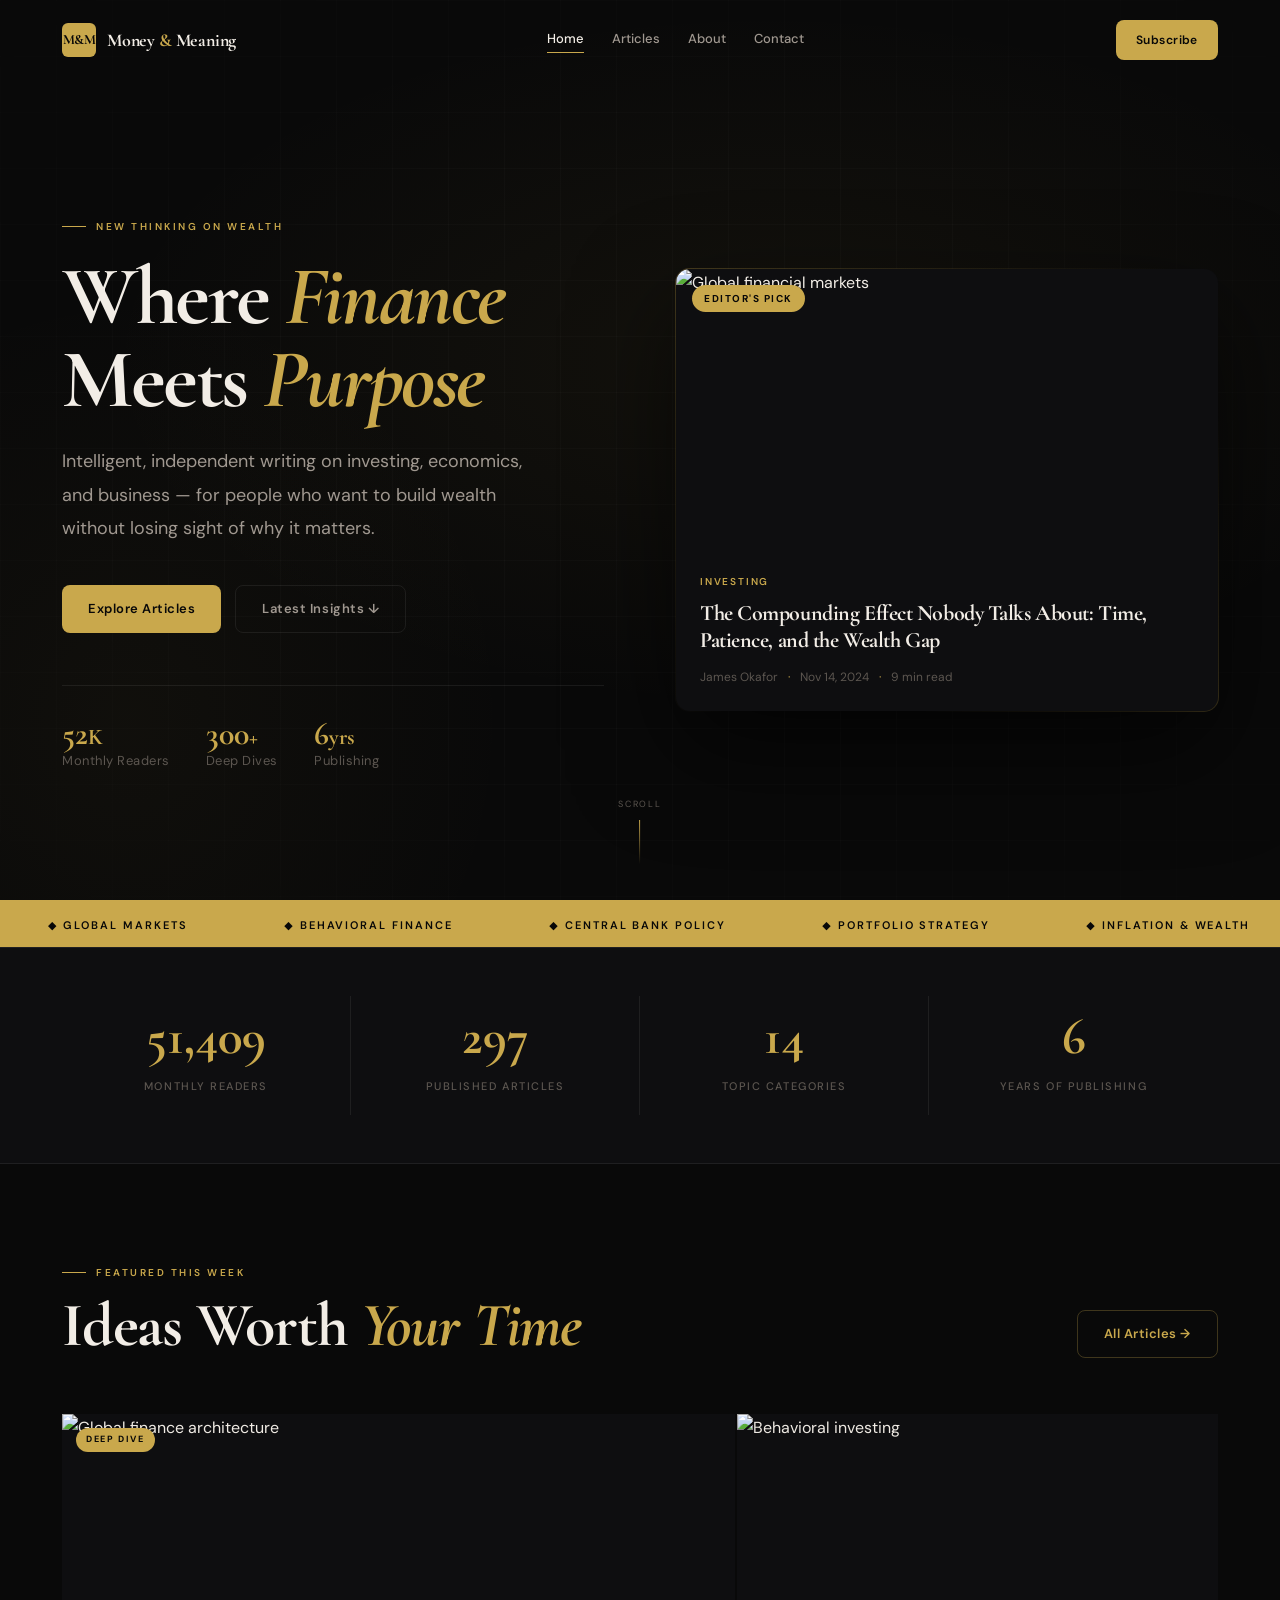
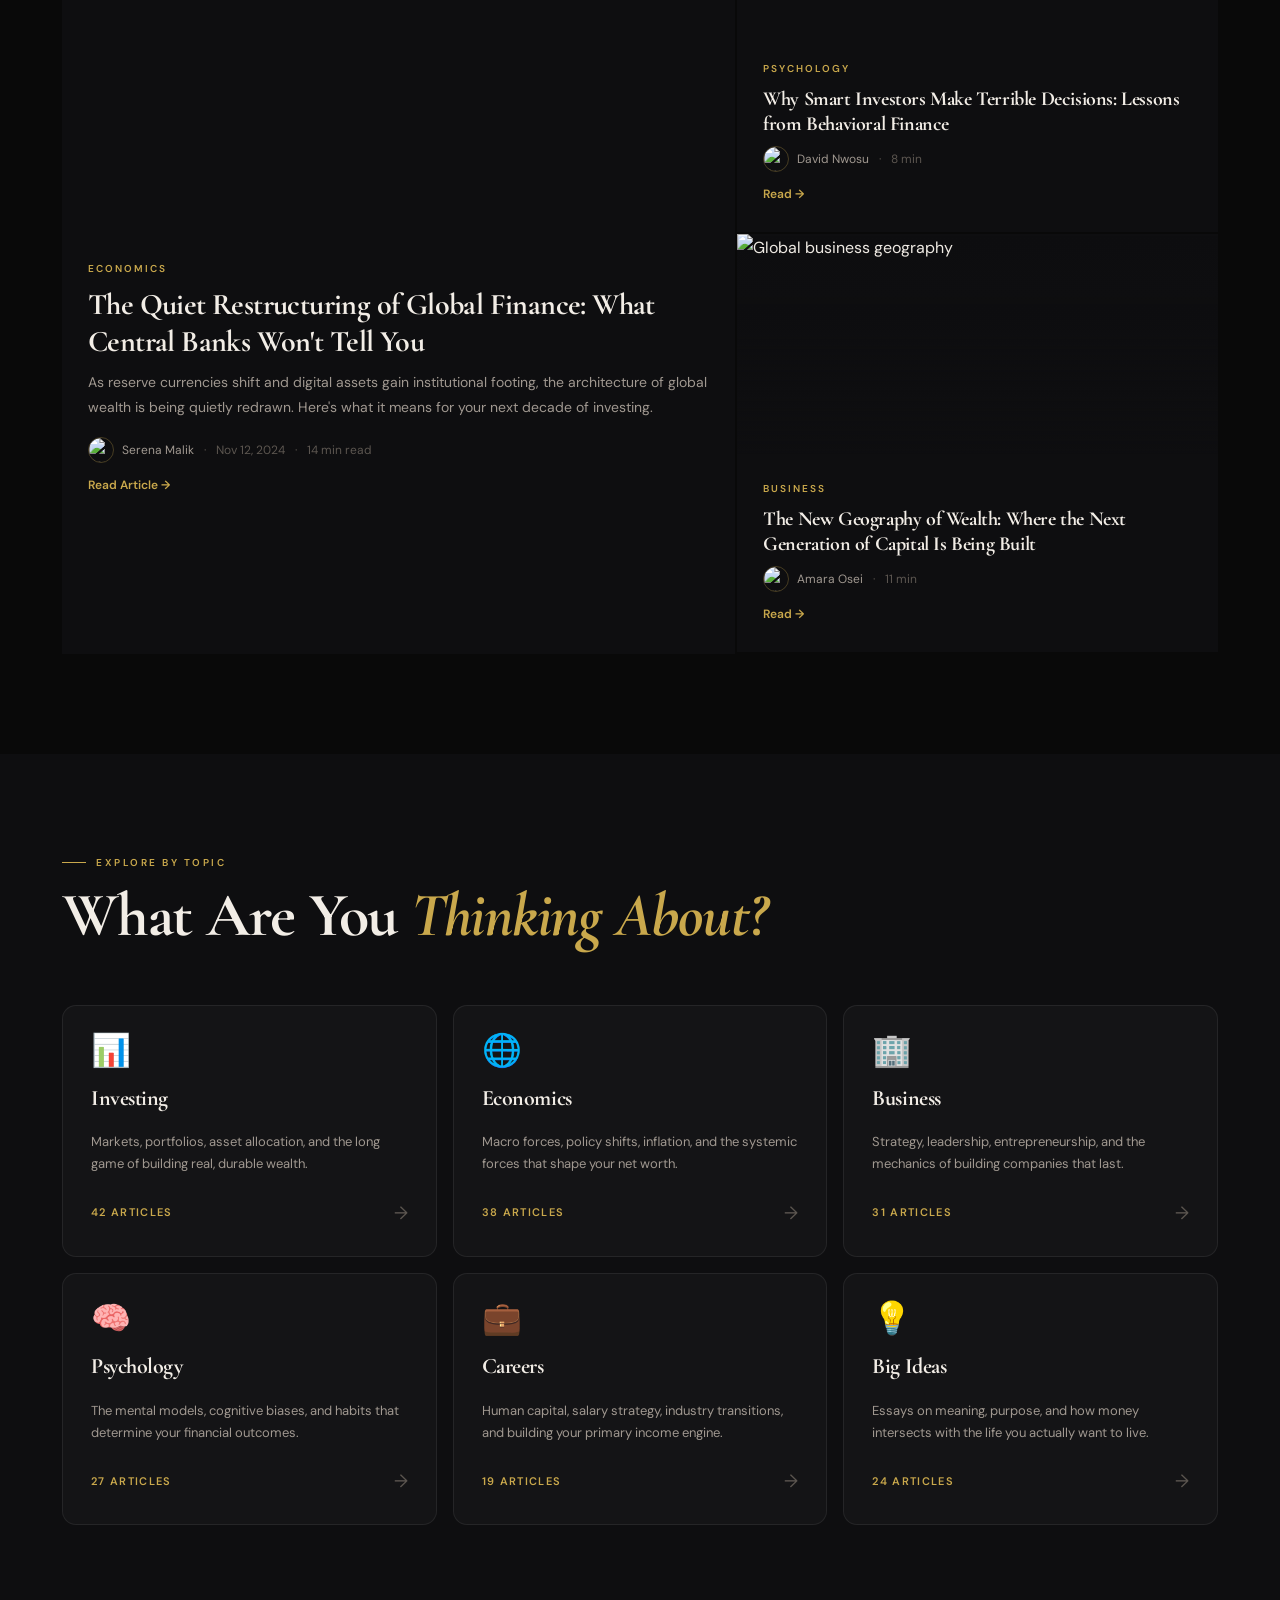
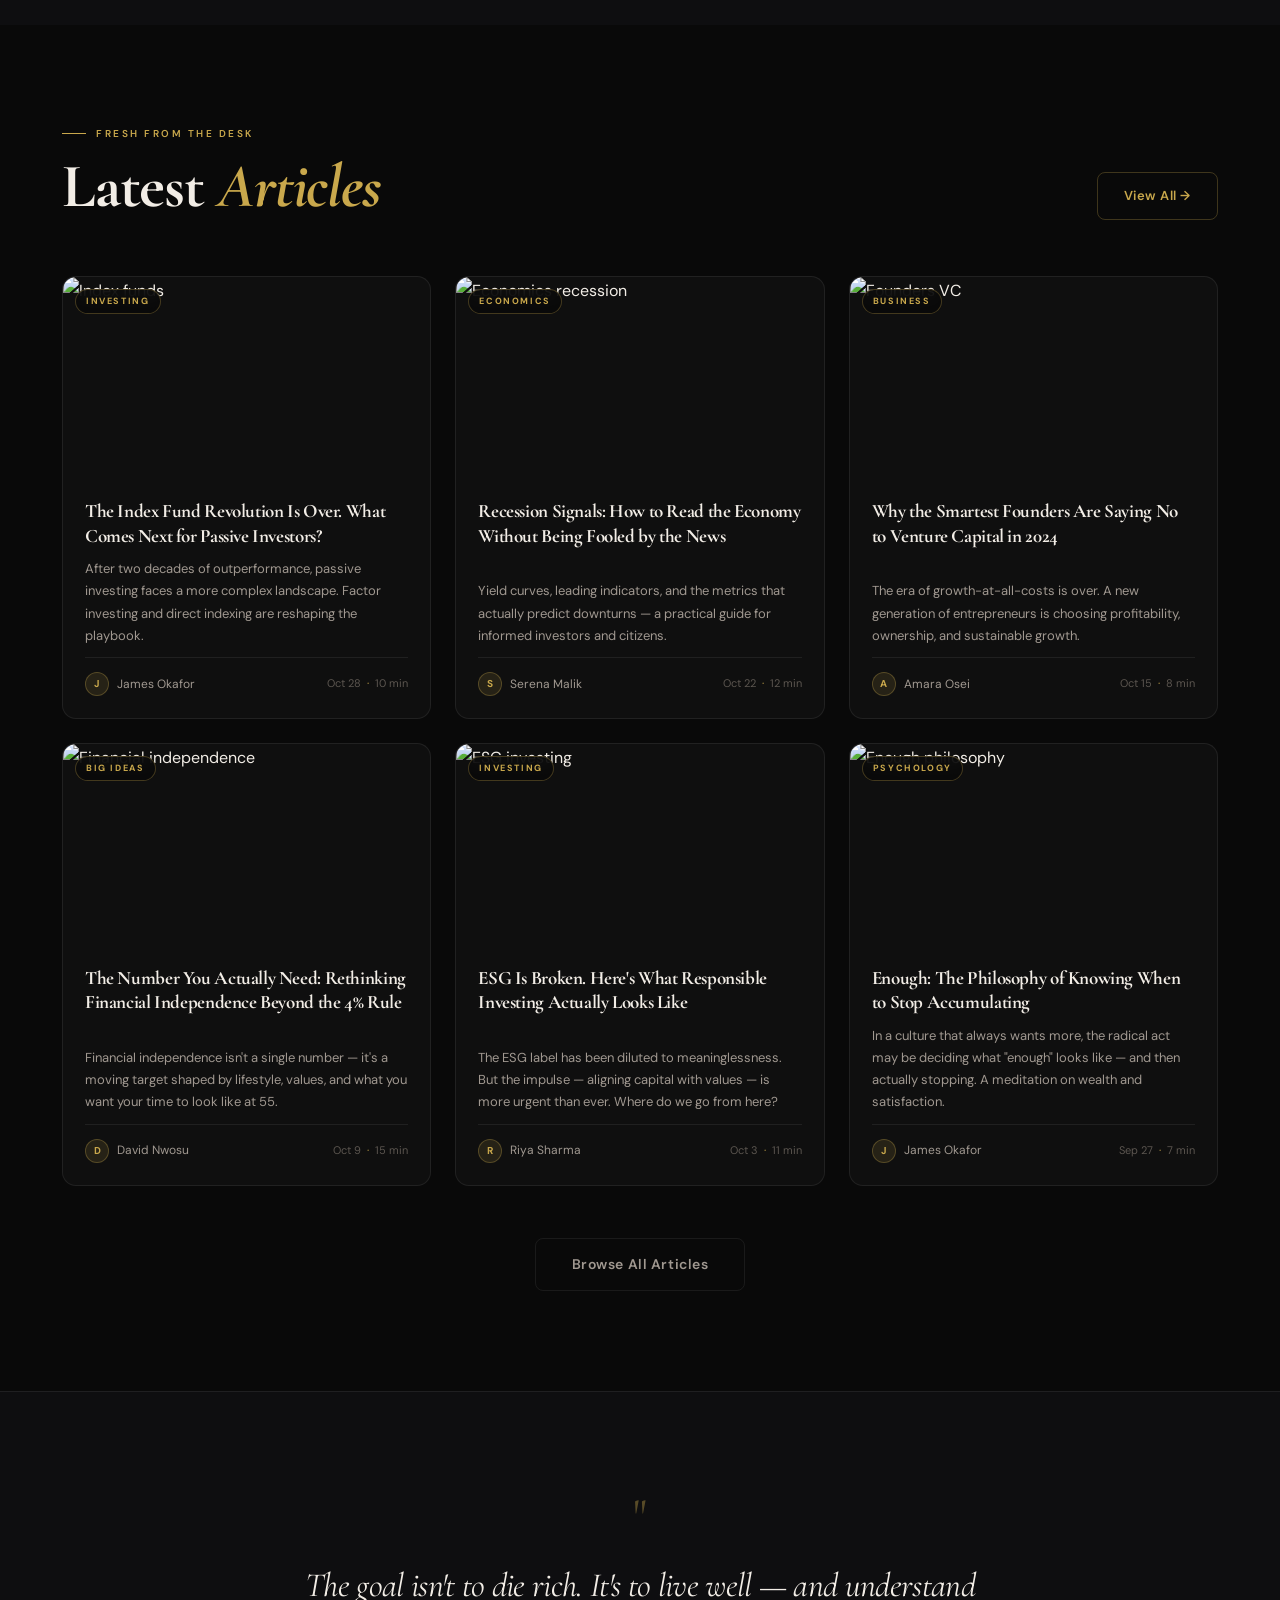
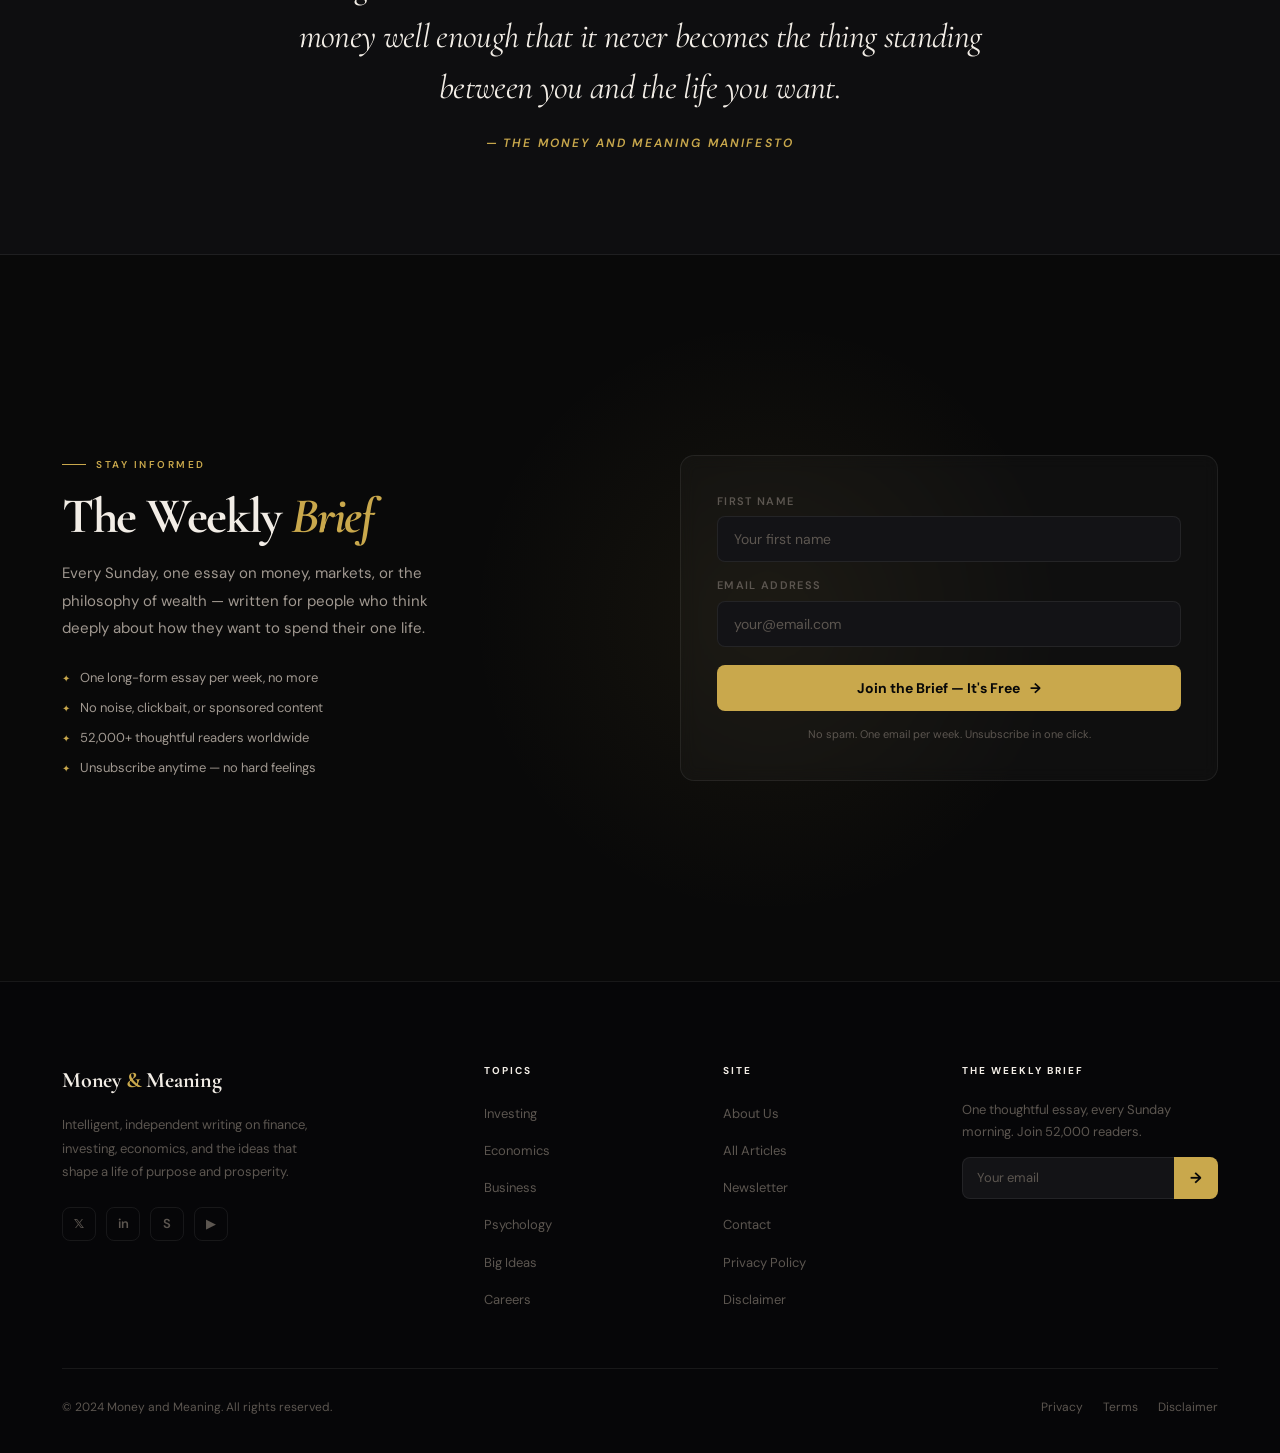
==== commit 9cf26538: "Add files via upload" ====
--- a/index.html
+++ b/index.html
@@ -1,660 +1,583 @@
 <!DOCTYPE html>
 <html lang="en">
 <head>
-  <!-- ─────────────────────────────────────────
-       Meta & SEO
-  ───────────────────────────────────────── -->
-  <meta charset="UTF-8" />
-  <meta name="viewport" content="width=device-width, initial-scale=1.0" />
-  <meta name="description" content="Money and Meaning — where finance meets purpose. Intelligent writing on investing, economics, business, and the ideas shaping how we build wealth with intention." />
-  <meta name="keywords" content="finance, investing, economics, business, wealth, editorial, money, meaning" />
-  <meta name="author" content="Money and Meaning" />
-
-  <!-- Open Graph (for social sharing previews) -->
-  <meta property="og:title" content="Money and Meaning" />
-  <meta property="og:description" content="Where finance meets purpose. Intelligent writing on investing, economics, and business." />
-  <meta property="og:type" content="website" />
-  <meta property="og:url" content="https://moneyandmeaning.com" />
-
-  <!-- Fonts -->
-  <link rel="preconnect" href="https://fonts.googleapis.com" />
-  <link rel="preconnect" href="https://fonts.gstatic.com" crossorigin />
-  <link href="https://fonts.googleapis.com/css2?family=Libre+Baskerville:ital,wght@0,400;0,700;1,400&family=Outfit:wght@300;400;500;600&display=swap" rel="stylesheet" />
-
-  <!-- Stylesheet -->
-  <link rel="stylesheet" href="style.css" />
-
+  <meta charset="UTF-8"/>
+  <meta name="viewport" content="width=device-width,initial-scale=1"/>
+  <meta name="description" content="Money and Meaning — premium editorial on finance, investing, economics, and building a life of purpose and prosperity."/>
+  <meta name="keywords" content="finance, investing, economics, wealth, money, editorial, business, market analysis"/>
+  <meta name="author" content="Money and Meaning"/>
+  <meta property="og:title" content="Money and Meaning — Finance with Purpose"/>
+  <meta property="og:description" content="Where finance meets philosophy. Intelligent writing on investing, economics, and the pursuit of meaningful wealth."/>
+  <meta property="og:type" content="website"/>
+  <meta property="og:image" content="https://images.unsplash.com/photo-1611974789855-9c2a0a7236a3?w=1200&q=80"/>
+  <link rel="preconnect" href="https://fonts.googleapis.com"/>
+  <link rel="preconnect" href="https://fonts.gstatic.com" crossorigin/>
+  <link href="https://fonts.googleapis.com/css2?family=Cormorant+Garamond:ital,wght@0,400;0,600;0,700;1,400;1,600&family=DM+Sans:wght@300;400;500;600&display=swap" rel="stylesheet"/>
+  <link rel="stylesheet" href="style.css"/>
   <title>Money and Meaning — Finance with Purpose</title>
 </head>
 <body>
 
-  <!-- ─────────────────────────────────────────
-       NAVBAR
-  ───────────────────────────────────────── -->
-  <header class="navbar" id="navbar">
-    <div class="nav-inner">
-
-      <!-- Logo -->
-      <a href="index.html" class="nav-logo">
-        <span class="logo-mark">M&amp;M</span>
-        <span class="logo-text">Money <em>&amp;</em> Meaning</span>
-      </a>
-
-      <!-- Desktop nav links -->
-      <nav class="nav-links" id="navLinks">
-        <a href="index.html" class="nav-link active">Home</a>
-        <a href="pages/blog.html" class="nav-link">Articles</a>
-        <a href="#categories" class="nav-link">Topics</a>
-        <a href="pages/about.html" class="nav-link">About</a>
-        <a href="pages/contact.html" class="nav-link">Contact</a>
-      </nav>
-
-      <!-- Right side actions -->
-      <div class="nav-actions">
-        <a href="#newsletter" class="btn-nav">Subscribe</a>
-        <!-- Hamburger (mobile) -->
-        <button class="hamburger" id="hamburger" aria-label="Toggle menu">
-          <span></span><span></span><span></span>
-        </button>
-      </div>
-
-    </div>
-
-    <!-- Mobile dropdown menu -->
-    <div class="mobile-menu" id="mobileMenu">
-      <a href="index.html" class="mobile-link">Home</a>
-      <a href="pages/blog.html" class="mobile-link">Articles</a>
-      <a href="#categories" class="mobile-link">Topics</a>
-      <a href="pages/about.html" class="mobile-link">About</a>
-      <a href="pages/contact.html" class="mobile-link">Contact</a>
-      <a href="#newsletter" class="mobile-link mobile-cta">Subscribe Free</a>
-    </div>
-  </header>
-
-
-  <!-- ─────────────────────────────────────────
-       HERO SECTION
-  ───────────────────────────────────────── -->
-  <section class="hero" id="hero">
-
-    <!-- Decorative background elements -->
-    <div class="hero-grid-overlay"></div>
-    <div class="hero-glow hero-glow--left"></div>
-    <div class="hero-glow hero-glow--right"></div>
-
-    <div class="hero-inner">
-
-      <!-- Left: main content -->
-      <div class="hero-content">
-        <div class="hero-eyebrow reveal">
-          <span class="eyebrow-dot"></span>
-          New Perspective on Wealth
-        </div>
-
-        <h1 class="hero-title reveal reveal--delay-1">
-          Where <em>Finance</em><br>
-          Meets <em>Purpose</em>
-        </h1>
-
-        <p class="hero-subtitle reveal reveal--delay-2">
-          Intelligent writing on investing, economics, and business — for people who want to build wealth without losing themselves in the process.
-        </p>
-
-        <div class="hero-cta reveal reveal--delay-3">
-          <a href="pages/blog.html" class="btn-primary">Read Latest Articles</a>
-          <a href="#featured" class="btn-ghost">Explore Topics ↓</a>
-        </div>
-
-        <!-- Live-ish market ticker -->
-        <div class="hero-ticker reveal reveal--delay-4">
-          <span class="ticker-label">Trending:</span>
-          <div class="ticker-items">
-            <span>Inflation &amp; Your Portfolio</span>
-            <span class="ticker-sep">·</span>
-            <span>The Psychology of Risk</span>
-            <span class="ticker-sep">·</span>
-            <span>Is the 4% Rule Dead?</span>
-            <span class="ticker-sep">·</span>
-            <span>Global Markets 2025</span>
-          </div>
-        </div>
-      </div>
-
-      <!-- Right: featured article card (hero card) -->
-      <div class="hero-card reveal reveal--delay-2">
-        <div class="hero-card-inner">
-          <span class="card-badge">Editor's Pick</span>
-          <div class="hero-card-img">
-            <div class="img-placeholder img-placeholder--hero">
-              <div class="img-icon">📈</div>
+<!-- LOADING SCREEN -->
+<div id="loader">
+  <div class="loader-logo">M&amp;M</div>
+  <div class="loader-bar"><div class="loader-fill"></div></div>
+</div>
+
+<!-- NAVBAR -->
+<header class="navbar" id="navbar">
+  <div class="nav-inner">
+    <a href="index.html" class="nav-logo">
+      <div class="logo-badge">M&amp;M</div>
+      <span class="logo-name">Money <span>&amp;</span> Meaning</span>
+    </a>
+    <nav class="nav-links">
+      <a href="index.html"    class="nav-link active">Home</a>
+      <a href="articles.html" class="nav-link">Articles</a>
+      <a href="about.html"    class="nav-link">About</a>
+      <a href="contact.html"  class="nav-link">Contact</a>
+    </nav>
+    <div class="nav-right">
+      <a href="#newsletter" class="btn btn-gold" style="padding:10px 20px;font-size:12px">Subscribe</a>
+      <button class="hamburger" id="hamburger" aria-label="Open menu">
+        <span></span><span></span><span></span>
+      </button>
+    </div>
+  </div>
+</header>
+
+<!-- MOBILE NAV -->
+<nav class="mobile-nav" id="mobileNav">
+  <a href="index.html">Home</a>
+  <a href="articles.html">Articles</a>
+  <a href="about.html">About</a>
+  <a href="contact.html">Contact</a>
+  <a href="#newsletter" class="mobile-cta">Subscribe Free</a>
+</nav>
+
+<!-- ═══════════════════════════════
+     HERO
+═══════════════════════════════ -->
+<section class="hero" id="home">
+  <div class="hero-bg"></div>
+  <div class="hero-grid"></div>
+
+  <div class="hero-inner">
+    <!-- Left: Content -->
+    <div class="hero-content">
+      <div class="hero-eyebrow reveal">
+        <span class="label">New Thinking on Wealth</span>
+      </div>
+      <h1 class="hero-title reveal reveal-d1">
+        Where <em>Finance</em><br>Meets <em>Purpose</em>
+      </h1>
+      <p class="hero-desc reveal reveal-d2">
+        Intelligent, independent writing on investing, economics, and business — for people who want to build wealth without losing sight of why it matters.
+      </p>
+      <div class="hero-cta reveal reveal-d3">
+        <a href="articles.html" class="btn btn-gold">Explore Articles</a>
+        <a href="#featured" class="btn btn-ghost">Latest Insights ↓</a>
+      </div>
+      <div class="hero-stats reveal reveal-d4">
+        <div class="h-stat">
+          <div class="num">52<span style="color:var(--gold);font-size:.7em">K</span></div>
+          <div class="unit">Monthly Readers</div>
+        </div>
+        <div class="h-stat">
+          <div class="num">300<span style="color:var(--gold);font-size:.7em">+</span></div>
+          <div class="unit">Deep Dives</div>
+        </div>
+        <div class="h-stat">
+          <div class="num">6<span style="color:var(--gold);font-size:.7em">yrs</span></div>
+          <div class="unit">Publishing</div>
+        </div>
+      </div>
+    </div>
+
+    <!-- Right: Feature Card -->
+    <div class="hero-card-wrap reveal reveal-d2">
+      <div class="hero-card">
+        <div class="hero-card-img">
+          <span class="hero-card-badge">Editor's Pick</span>
+          <img
+            src="https://images.unsplash.com/photo-1611974789855-9c2a0a7236a3?w=800&q=80"
+            alt="Global financial markets"
+            loading="eager"
+          />
+          <div class="hero-card-img-overlay"></div>
+        </div>
+        <div class="hero-card-body">
+          <div class="hero-card-cat">Investing</div>
+          <h3 class="hero-card-title">
+            The Compounding Effect Nobody Talks About: Time, Patience, and the Wealth Gap
+          </h3>
+          <div class="hero-card-meta">
+            <span>James Okafor</span>
+            <span class="meta-dot">·</span>
+            <span>Nov 14, 2024</span>
+            <span class="meta-dot">·</span>
+            <span>9 min read</span>
+          </div>
+        </div>
+      </div>
+    </div>
+  </div>
+
+  <div class="scroll-cue">
+    <span>Scroll</span>
+    <div class="scroll-line"></div>
+  </div>
+</section>
+
+<!-- TICKER -->
+<div class="ticker" aria-hidden="true">
+  <div class="ticker-track">
+    <span class="ticker-item">Global Markets</span>
+    <span class="ticker-item">Behavioral Finance</span>
+    <span class="ticker-item">Central Bank Policy</span>
+    <span class="ticker-item">Portfolio Strategy</span>
+    <span class="ticker-item">Inflation &amp; Wealth</span>
+    <span class="ticker-item">Entrepreneurship</span>
+    <span class="ticker-item">Macro Economics</span>
+    <span class="ticker-item">The 4% Rule Debate</span>
+    <span class="ticker-item">Global Markets</span>
+    <span class="ticker-item">Behavioral Finance</span>
+    <span class="ticker-item">Central Bank Policy</span>
+    <span class="ticker-item">Portfolio Strategy</span>
+    <span class="ticker-item">Inflation &amp; Wealth</span>
+    <span class="ticker-item">Entrepreneurship</span>
+    <span class="ticker-item">Macro Economics</span>
+    <span class="ticker-item">The 4% Rule Debate</span>
+  </div>
+</div>
+
+<!-- ═══════════════════════════════
+     STATS BAR
+═══════════════════════════════ -->
+<section class="stats-bar">
+  <div class="stats-inner">
+    <div class="stat-item">
+      <span class="stat-num" data-count="52000">0</span>
+      <span class="stat-label">Monthly Readers</span>
+    </div>
+    <div class="stat-item">
+      <span class="stat-num" data-count="300">0</span>
+      <span class="stat-label">Published Articles</span>
+    </div>
+    <div class="stat-item">
+      <span class="stat-num" data-count="14">0</span>
+      <span class="stat-label">Topic Categories</span>
+    </div>
+    <div class="stat-item">
+      <span class="stat-num" data-count="6">0</span>
+      <span class="stat-label">Years of Publishing</span>
+    </div>
+  </div>
+</section>
+
+<!-- ═══════════════════════════════
+     FEATURED INSIGHTS
+═══════════════════════════════ -->
+<section class="featured sec" id="featured">
+  <div class="wrap">
+    <div class="sec-head reveal">
+      <div class="sec-head-left">
+        <span class="label">Featured This Week</span>
+        <h2 class="headline">Ideas Worth <em>Your Time</em></h2>
+      </div>
+      <a href="articles.html" class="btn btn-outline">All Articles →</a>
+    </div>
+
+    <div class="feat-grid">
+      <!-- MAIN large card -->
+      <article class="feat-card feat-card-main reveal">
+        <div class="feat-img">
+          <span class="feat-badge">Deep Dive</span>
+          <img
+            src="https://images.unsplash.com/photo-1486406146926-c627a92ad1ab?w=900&q=80"
+            alt="Global finance architecture"
+            loading="lazy"
+          />
+          <div class="feat-img-overlay"></div>
+        </div>
+        <div class="feat-body">
+          <span class="feat-cat">Economics</span>
+          <h3 class="feat-title feat-title-lg">
+            The Quiet Restructuring of Global Finance: What Central Banks Won't Tell You
+          </h3>
+          <p class="feat-excerpt">
+            As reserve currencies shift and digital assets gain institutional footing, the architecture of global wealth is being quietly redrawn. Here's what it means for your next decade of investing.
+          </p>
+          <div class="feat-meta">
+            <div class="feat-author">
+              <div class="feat-ava">
+                <img src="https://images.unsplash.com/photo-1507003211169-0a1dd7228f2d?w=80&q=80" alt="Serena Malik"/>
+              </div>
+              <span>Serena Malik</span>
             </div>
-          </div>
-          <div class="hero-card-body">
-            <span class="card-category">Investing</span>
-            <h3 class="card-title">The Compounding Effect Nobody Talks About: Time, Patience, and the Wealth Gap</h3>
-            <p class="card-excerpt">Beyond returns — how the wealthy really use compounding, and what the rest of us can learn from decades of behavioral research.</p>
-            <div class="card-meta">
-              <span class="card-author">By James Okafor</span>
-              <span class="card-dot">·</span>
-              <span class="card-read">9 min read</span>
+            <span>·</span><span>Nov 12, 2024</span><span>·</span><span>14 min read</span>
+          </div>
+          <a href="articles.html" class="feat-read">Read Article →</a>
+        </div>
+      </article>
+
+      <!-- Stack of two smaller cards -->
+      <div class="feat-stack">
+        <article class="feat-card reveal reveal-d1">
+          <div class="feat-img">
+            <img
+              src="https://images.unsplash.com/photo-1551836022-8b2858c9c69b?w=700&q=80"
+              alt="Behavioral investing"
+              loading="lazy"
+            />
+            <div class="feat-img-overlay"></div>
+          </div>
+          <div class="feat-body">
+            <span class="feat-cat">Psychology</span>
+            <h3 class="feat-title feat-title-sm">
+              Why Smart Investors Make Terrible Decisions: Lessons from Behavioral Finance
+            </h3>
+            <div class="feat-meta">
+              <div class="feat-author">
+                <div class="feat-ava">
+                  <img src="https://images.unsplash.com/photo-1500648767791-00dcc994a43e?w=80&q=80" alt="David Nwosu"/>
+                </div>
+                <span>David Nwosu</span>
+              </div>
+              <span>·</span><span>8 min</span>
             </div>
-          </div>
-        </div>
-      </div>
-
-    </div>
-
-    <!-- Scroll indicator -->
-    <div class="scroll-indicator">
-      <span>Scroll</span>
-      <div class="scroll-line"></div>
-    </div>
-  </section>
-
-
-  <!-- ─────────────────────────────────────────
-       STATS BAR
-  ───────────────────────────────────────── -->
-  <section class="stats-bar">
-    <div class="stats-inner">
-      <div class="stat-item">
-        <span class="stat-num" data-count="48000">0</span>
-        <span class="stat-label">Monthly Readers</span>
-      </div>
-      <div class="stat-divider"></div>
-      <div class="stat-item">
-        <span class="stat-num" data-count="240">0</span>
-        <span class="stat-label">Published Articles</span>
-      </div>
-      <div class="stat-divider"></div>
-      <div class="stat-item">
-        <span class="stat-num" data-count="12">0</span>
-        <span class="stat-label">Topic Categories</span>
-      </div>
-      <div class="stat-divider"></div>
-      <div class="stat-item">
-        <span class="stat-num" data-count="6">0</span>
-        <span class="stat-label">Years Publishing</span>
-      </div>
-    </div>
-  </section>
-
-
-  <!-- ─────────────────────────────────────────
-       FEATURED ARTICLES
-  ───────────────────────────────────────── -->
-  <section class="featured" id="featured">
-    <div class="section-wrap">
-
-      <div class="section-head reveal">
-        <div class="section-label">Featured This Week</div>
-        <h2 class="section-title">Ideas Worth Your Time</h2>
-        <a href="pages/blog.html" class="section-link">All Articles →</a>
-      </div>
-
-      <!-- Featured grid: 1 large + 2 smaller -->
-      <div class="featured-grid">
-
-        <!-- Large card -->
-        <article class="feat-card feat-card--large reveal">
-          <div class="feat-card-img">
-            <div class="img-placeholder img-placeholder--large">
-              <div class="img-icon">🏦</div>
-            </div>
-            <span class="feat-badge">Deep Dive</span>
-          </div>
-          <div class="feat-card-body">
-            <span class="feat-category">Economics</span>
-            <h3 class="feat-title">The Quiet Restructuring of Global Finance: What Central Banks Won't Tell You</h3>
-            <p class="feat-excerpt">As reserve currencies shift and digital assets gain institutional footing, the architecture of global wealth is being quietly redrawn. Here's what it means for your next decade of investing.</p>
+            <a href="articles.html" class="feat-read">Read →</a>
+          </div>
+        </article>
+
+        <article class="feat-card reveal reveal-d2">
+          <div class="feat-img">
+            <img
+              src="https://images.unsplash.com/photo-1444653614773-995cb1ef9efa?w=700&q=80"
+              alt="Global business geography"
+              loading="lazy"
+            />
+            <div class="feat-img-overlay"></div>
+          </div>
+          <div class="feat-body">
+            <span class="feat-cat">Business</span>
+            <h3 class="feat-title feat-title-sm">
+              The New Geography of Wealth: Where the Next Generation of Capital Is Being Built
+            </h3>
             <div class="feat-meta">
-              <div class="feat-author-wrap">
-                <div class="feat-avatar">S</div>
-                <span>Serena Malik</span>
-              </div>
-              <span>Nov 12, 2024</span>
-              <span>14 min read</span>
-            </div>
-            <a href="pages/blog.html" class="feat-read-btn">Read Article →</a>
-          </div>
-        </article>
-
-        <!-- Small cards column -->
-        <div class="feat-stack">
-
-          <article class="feat-card feat-card--small reveal reveal--delay-1">
-            <div class="feat-card-img feat-card-img--sm">
-              <div class="img-placeholder img-placeholder--sm">
-                <div class="img-icon">💡</div>
-              </div>
-            </div>
-            <div class="feat-card-body">
-              <span class="feat-category">Psychology</span>
-              <h3 class="feat-title">Why Smart Investors Make Terrible Decisions: Lessons from Behavioral Finance</h3>
-              <div class="feat-meta">
-                <span>David Nwosu</span>
-                <span class="feat-dot">·</span>
-                <span>8 min read</span>
-              </div>
-              <a href="pages/blog.html" class="feat-read-link">Read →</a>
-            </div>
-          </article>
-
-          <article class="feat-card feat-card--small reveal reveal--delay-2">
-            <div class="feat-card-img feat-card-img--sm">
-              <div class="img-placeholder img-placeholder--sm">
-                <div class="img-icon">🌍</div>
-              </div>
-            </div>
-            <div class="feat-card-body">
-              <span class="feat-category">Business</span>
-              <h3 class="feat-title">The New Geography of Wealth: Where the Next Generation of Capital is Being Built</h3>
-              <div class="feat-meta">
-                <span>Amara Osei</span>
-                <span class="feat-dot">·</span>
-                <span>11 min read</span>
-              </div>
-              <a href="pages/blog.html" class="feat-read-link">Read →</a>
-            </div>
-          </article>
-
-        </div>
-      </div>
-
-    </div>
-  </section>
-
-
-  <!-- ─────────────────────────────────────────
-       CATEGORIES
-  ───────────────────────────────────────── -->
-  <section class="categories" id="categories">
-    <div class="section-wrap">
-
-      <div class="section-head reveal">
-        <div class="section-label">Explore by Topic</div>
-        <h2 class="section-title">What Are You Thinking About?</h2>
-      </div>
-
-      <div class="cat-grid">
-
-        <a href="pages/blog.html" class="cat-card reveal">
-          <div class="cat-icon">📊</div>
-          <div class="cat-body">
-            <h3 class="cat-name">Investing</h3>
-            <p class="cat-desc">Markets, portfolios, asset allocation, and the long game of building real wealth.</p>
-            <span class="cat-count">42 Articles</span>
-          </div>
-          <div class="cat-arrow">→</div>
-        </a>
-
-        <a href="pages/blog.html" class="cat-card reveal reveal--delay-1">
-          <div class="cat-icon">🌐</div>
-          <div class="cat-body">
-            <h3 class="cat-name">Economics</h3>
-            <p class="cat-desc">Macro forces, policy shifts, inflation, and what drives the global economy.</p>
-            <span class="cat-count">38 Articles</span>
-          </div>
-          <div class="cat-arrow">→</div>
-        </a>
-
-        <a href="pages/blog.html" class="cat-card reveal reveal--delay-2">
-          <div class="cat-icon">🏢</div>
-          <div class="cat-body">
-            <h3 class="cat-name">Business</h3>
-            <p class="cat-desc">Strategy, leadership, entrepreneurship, and the mechanics of building lasting companies.</p>
-            <span class="cat-count">31 Articles</span>
-          </div>
-          <div class="cat-arrow">→</div>
-        </a>
-
-        <a href="pages/blog.html" class="cat-card reveal reveal--delay-3">
-          <div class="cat-icon">🧠</div>
-          <div class="cat-body">
-            <h3 class="cat-name">Psychology</h3>
-            <p class="cat-desc">The mental models, biases, and habits that determine your financial outcomes.</p>
-            <span class="cat-count">27 Articles</span>
-          </div>
-          <div class="cat-arrow">→</div>
-        </a>
-
-        <a href="pages/blog.html" class="cat-card reveal reveal--delay-1">
-          <div class="cat-icon">💼</div>
-          <div class="cat-body">
-            <h3 class="cat-name">Careers</h3>
-            <p class="cat-desc">Human capital, salary negotiation, industry moves, and building your income engine.</p>
-            <span class="cat-count">19 Articles</span>
-          </div>
-          <div class="cat-arrow">→</div>
-        </a>
-
-        <a href="pages/blog.html" class="cat-card reveal reveal--delay-2">
-          <div class="cat-icon">💡</div>
-          <div class="cat-body">
-            <h3 class="cat-name">Big Ideas</h3>
-            <p class="cat-desc">Essays on meaning, purpose, and how money intersects with the life you want to live.</p>
-            <span class="cat-count">24 Articles</span>
-          </div>
-          <div class="cat-arrow">→</div>
-        </a>
-
-      </div>
-    </div>
-  </section>
-
-
-  <!-- ─────────────────────────────────────────
-       LATEST BLOG POSTS GRID
-  ───────────────────────────────────────── -->
-  <section class="blog-section" id="blog">
-    <div class="section-wrap">
-
-      <div class="section-head reveal">
-        <div class="section-label">Fresh from the Desk</div>
-        <h2 class="section-title">Latest Articles</h2>
-        <a href="pages/blog.html" class="section-link">View All →</a>
-      </div>
-
-      <div class="blog-grid">
-
-        <!-- Card 1 -->
-        <article class="blog-card reveal">
-          <div class="blog-card-img">
-            <div class="img-placeholder">
-              <div class="img-icon">💰</div>
-            </div>
-            <span class="blog-tag">Investing</span>
-          </div>
-          <div class="blog-card-body">
-            <h3 class="blog-card-title">The Index Fund Revolution Is Over. What Comes Next for Passive Investors?</h3>
-            <p class="blog-card-excerpt">After two decades of outperformance, index funds face a more complex landscape. Factor investing, direct indexing, and the new tools reshaping the passive strategy.</p>
-            <div class="blog-card-meta">
-              <div class="blog-author">
-                <div class="blog-avatar">J</div>
-                <span>James Okafor</span>
-              </div>
-              <div class="blog-date-read">
-                <span>Oct 28, 2024</span>
-                <span class="blog-dot">·</span>
-                <span>10 min</span>
-              </div>
-            </div>
-          </div>
-        </article>
-
-        <!-- Card 2 -->
-        <article class="blog-card reveal reveal--delay-1">
-          <div class="blog-card-img">
-            <div class="img-placeholder">
-              <div class="img-icon">📉</div>
-            </div>
-            <span class="blog-tag">Economics</span>
-          </div>
-          <div class="blog-card-body">
-            <h3 class="blog-card-title">Recession Signals: How to Read the Economy Without Being Fooled by the News</h3>
-            <p class="blog-card-excerpt">Yield curves, leading indicators, and the metrics that actually predict economic downturns — a practical guide for informed citizens and investors alike.</p>
-            <div class="blog-card-meta">
-              <div class="blog-author">
-                <div class="blog-avatar">S</div>
-                <span>Serena Malik</span>
-              </div>
-              <div class="blog-date-read">
-                <span>Oct 22, 2024</span>
-                <span class="blog-dot">·</span>
-                <span>12 min</span>
-              </div>
-            </div>
-          </div>
-        </article>
-
-        <!-- Card 3 -->
-        <article class="blog-card reveal reveal--delay-2">
-          <div class="blog-card-img">
-            <div class="img-placeholder">
-              <div class="img-icon">🏗️</div>
-            </div>
-            <span class="blog-tag">Business</span>
-          </div>
-          <div class="blog-card-body">
-            <h3 class="blog-card-title">Why the Smartest Founders Are Saying No to Venture Capital in 2024</h3>
-            <p class="blog-card-excerpt">The era of growth-at-all-costs is over. A new generation of entrepreneurs is choosing profitability, ownership, and slower — but more durable — growth.</p>
-            <div class="blog-card-meta">
-              <div class="blog-author">
-                <div class="blog-avatar">A</div>
+              <div class="feat-author">
+                <div class="feat-ava">
+                  <img src="https://images.unsplash.com/photo-1531746020798-e6953c6e8e04?w=80&q=80" alt="Amara Osei"/>
+                </div>
                 <span>Amara Osei</span>
               </div>
-              <div class="blog-date-read">
-                <span>Oct 15, 2024</span>
-                <span class="blog-dot">·</span>
-                <span>8 min</span>
-              </div>
+              <span>·</span><span>11 min</span>
             </div>
+            <a href="articles.html" class="feat-read">Read →</a>
           </div>
         </article>
-
-        <!-- Card 4 -->
-        <article class="blog-card reveal reveal--delay-1">
-          <div class="blog-card-img">
-            <div class="img-placeholder">
-              <div class="img-icon">🧮</div>
-            </div>
-            <span class="blog-tag">Big Ideas</span>
-          </div>
-          <div class="blog-card-body">
-            <h3 class="blog-card-title">The Number You Actually Need: Rethinking Financial Independence Beyond the 4% Rule</h3>
-            <p class="blog-card-excerpt">Financial independence isn't one number — it's a moving target shaped by lifestyle, values, and what you actually want your time to look like at 55.</p>
-            <div class="blog-card-meta">
-              <div class="blog-author">
-                <div class="blog-avatar">D</div>
-                <span>David Nwosu</span>
-              </div>
-              <div class="blog-date-read">
-                <span>Oct 9, 2024</span>
-                <span class="blog-dot">·</span>
-                <span>15 min</span>
-              </div>
-            </div>
-          </div>
-        </article>
-
-        <!-- Card 5 -->
-        <article class="blog-card reveal reveal--delay-2">
-          <div class="blog-card-img">
-            <div class="img-placeholder">
-              <div class="img-icon">🌱</div>
-            </div>
-            <span class="blog-tag">Investing</span>
-          </div>
-          <div class="blog-card-body">
-            <h3 class="blog-card-title">ESG Is Broken. Here's What Responsible Investing Actually Looks Like</h3>
-            <p class="blog-card-excerpt">The ESG label has been diluted to meaninglessness. But the underlying impulse — to align capital with values — is more important than ever. Where do we go from here?</p>
-            <div class="blog-card-meta">
-              <div class="blog-author">
-                <div class="blog-avatar">R</div>
-                <span>Riya Sharma</span>
-              </div>
-              <div class="blog-date-read">
-                <span>Oct 3, 2024</span>
-                <span class="blog-dot">·</span>
-                <span>11 min</span>
-              </div>
-            </div>
-          </div>
-        </article>
-
-        <!-- Card 6 -->
-        <article class="blog-card reveal reveal--delay-3">
-          <div class="blog-card-img">
-            <div class="img-placeholder">
-              <div class="img-icon">⚖️</div>
-            </div>
-            <span class="blog-tag">Psychology</span>
-          </div>
-          <div class="blog-card-body">
-            <h3 class="blog-card-title">Enough: The Philosophy of Knowing When to Stop Accumulating</h3>
-            <p class="blog-card-excerpt">In a culture that always wants more, the radical act might be deciding what "enough" looks like — and then actually stopping. A meditation on wealth, satisfaction, and meaning.</p>
-            <div class="blog-card-meta">
-              <div class="blog-author">
-                <div class="blog-avatar">J</div>
-                <span>James Okafor</span>
-              </div>
-              <div class="blog-date-read">
-                <span>Sep 27, 2024</span>
-                <span class="blog-dot">·</span>
-                <span>7 min</span>
-              </div>
-            </div>
-          </div>
-        </article>
-
-      </div><!-- /.blog-grid -->
-
-      <div class="load-more-wrap reveal">
-        <a href="pages/blog.html" class="btn-load-more">Browse All Articles</a>
-      </div>
-
-    </div>
-  </section>
-
-
-  <!-- ─────────────────────────────────────────
-       QUOTE / PHILOSOPHY SECTION
-  ───────────────────────────────────────── -->
-  <section class="philosophy">
-    <div class="philosophy-inner reveal">
-      <div class="phil-line"></div>
-      <blockquote class="phil-quote">
-        "The goal isn't to die rich. It's to live well — and understand money well enough that it never becomes the thing standing between you and the life you want."
-      </blockquote>
-      <cite class="phil-cite">— The Money and Meaning Manifesto</cite>
-      <div class="phil-line"></div>
-    </div>
-  </section>
-
-
-  <!-- ─────────────────────────────────────────
-       NEWSLETTER SECTION
-  ───────────────────────────────────────── -->
-  <section class="newsletter" id="newsletter">
-    <div class="newsletter-inner">
-
-      <div class="nl-content reveal">
-        <div class="section-label">Stay Informed</div>
-        <h2 class="nl-title">The Weekly Brief</h2>
-        <p class="nl-desc">Every Sunday, one essay on money, markets, or the philosophy of wealth — written for people who think deeply about how they want to spend their one life.</p>
-        <ul class="nl-benefits">
-          <li>✦ One long-form essay per week</li>
-          <li>✦ No noise, no clickbait, no sponsored content</li>
-          <li>✦ 48,000 thoughtful readers</li>
-          <li>✦ Unsubscribe anytime, no hard feelings</li>
+      </div>
+    </div>
+  </div>
+</section>
+
+<!-- ═══════════════════════════════
+     CATEGORIES
+═══════════════════════════════ -->
+<section class="categories sec" id="categories">
+  <div class="wrap">
+    <div class="sec-head reveal">
+      <div class="sec-head-left">
+        <span class="label">Explore by Topic</span>
+        <h2 class="headline">What Are You <em>Thinking About?</em></h2>
+      </div>
+    </div>
+
+    <div class="cat-grid">
+      <a href="articles.html" class="cat-card reveal">
+        <div class="cat-icon">📊</div>
+        <div class="cat-name">Investing</div>
+        <div class="cat-desc">Markets, portfolios, asset allocation, and the long game of building real, durable wealth.</div>
+        <div class="cat-footer">
+          <span class="cat-count">42 Articles</span>
+          <span class="cat-arrow">→</span>
+        </div>
+      </a>
+      <a href="articles.html" class="cat-card reveal reveal-d1">
+        <div class="cat-icon">🌐</div>
+        <div class="cat-name">Economics</div>
+        <div class="cat-desc">Macro forces, policy shifts, inflation, and the systemic forces that shape your net worth.</div>
+        <div class="cat-footer">
+          <span class="cat-count">38 Articles</span>
+          <span class="cat-arrow">→</span>
+        </div>
+      </a>
+      <a href="articles.html" class="cat-card reveal reveal-d2">
+        <div class="cat-icon">🏢</div>
+        <div class="cat-name">Business</div>
+        <div class="cat-desc">Strategy, leadership, entrepreneurship, and the mechanics of building companies that last.</div>
+        <div class="cat-footer">
+          <span class="cat-count">31 Articles</span>
+          <span class="cat-arrow">→</span>
+        </div>
+      </a>
+      <a href="articles.html" class="cat-card reveal reveal-d1">
+        <div class="cat-icon">🧠</div>
+        <div class="cat-name">Psychology</div>
+        <div class="cat-desc">The mental models, cognitive biases, and habits that determine your financial outcomes.</div>
+        <div class="cat-footer">
+          <span class="cat-count">27 Articles</span>
+          <span class="cat-arrow">→</span>
+        </div>
+      </a>
+      <a href="articles.html" class="cat-card reveal reveal-d2">
+        <div class="cat-icon">💼</div>
+        <div class="cat-name">Careers</div>
+        <div class="cat-desc">Human capital, salary strategy, industry transitions, and building your primary income engine.</div>
+        <div class="cat-footer">
+          <span class="cat-count">19 Articles</span>
+          <span class="cat-arrow">→</span>
+        </div>
+      </a>
+      <a href="articles.html" class="cat-card reveal reveal-d3">
+        <div class="cat-icon">💡</div>
+        <div class="cat-name">Big Ideas</div>
+        <div class="cat-desc">Essays on meaning, purpose, and how money intersects with the life you actually want to live.</div>
+        <div class="cat-footer">
+          <span class="cat-count">24 Articles</span>
+          <span class="cat-arrow">→</span>
+        </div>
+      </a>
+    </div>
+  </div>
+</section>
+
+<!-- ═══════════════════════════════
+     LATEST ARTICLES
+═══════════════════════════════ -->
+<section class="articles sec">
+  <div class="wrap">
+    <div class="sec-head reveal">
+      <div class="sec-head-left">
+        <span class="label">Fresh from the Desk</span>
+        <h2 class="headline">Latest <em>Articles</em></h2>
+      </div>
+      <a href="articles.html" class="btn btn-outline">View All →</a>
+    </div>
+
+    <div class="blog-grid">
+
+      <article class="blog-card reveal" data-cat="investing">
+        <div class="blog-card-img">
+          <img src="https://images.unsplash.com/photo-1611974789855-9c2a0a7236a3?w=700&q=80" alt="Index funds" loading="lazy"/>
+          <span class="blog-card-img-tag">Investing</span>
+        </div>
+        <div class="blog-card-body">
+          <h3 class="blog-card-title">The Index Fund Revolution Is Over. What Comes Next for Passive Investors?</h3>
+          <p class="blog-card-exc">After two decades of outperformance, passive investing faces a more complex landscape. Factor investing and direct indexing are reshaping the playbook.</p>
+          <div class="blog-card-foot">
+            <div class="bc-author"><div class="bc-ava">J</div><span>James Okafor</span></div>
+            <div class="bc-meta"><span>Oct 28</span><span class="bc-dot">·</span><span>10 min</span></div>
+          </div>
+        </div>
+      </article>
+
+      <article class="blog-card reveal reveal-d1" data-cat="economics">
+        <div class="blog-card-img">
+          <img src="https://images.unsplash.com/photo-1590283603385-17ffb3a7f29f?w=700&q=80" alt="Economics recession" loading="lazy"/>
+          <span class="blog-card-img-tag">Economics</span>
+        </div>
+        <div class="blog-card-body">
+          <h3 class="blog-card-title">Recession Signals: How to Read the Economy Without Being Fooled by the News</h3>
+          <p class="blog-card-exc">Yield curves, leading indicators, and the metrics that actually predict downturns — a practical guide for informed investors and citizens.</p>
+          <div class="blog-card-foot">
+            <div class="bc-author"><div class="bc-ava">S</div><span>Serena Malik</span></div>
+            <div class="bc-meta"><span>Oct 22</span><span class="bc-dot">·</span><span>12 min</span></div>
+          </div>
+        </div>
+      </article>
+
+      <article class="blog-card reveal reveal-d2" data-cat="business">
+        <div class="blog-card-img">
+          <img src="https://images.unsplash.com/photo-1553877522-43269d4ea984?w=700&q=80" alt="Founders VC" loading="lazy"/>
+          <span class="blog-card-img-tag">Business</span>
+        </div>
+        <div class="blog-card-body">
+          <h3 class="blog-card-title">Why the Smartest Founders Are Saying No to Venture Capital in 2024</h3>
+          <p class="blog-card-exc">The era of growth-at-all-costs is over. A new generation of entrepreneurs is choosing profitability, ownership, and sustainable growth.</p>
+          <div class="blog-card-foot">
+            <div class="bc-author"><div class="bc-ava">A</div><span>Amara Osei</span></div>
+            <div class="bc-meta"><span>Oct 15</span><span class="bc-dot">·</span><span>8 min</span></div>
+          </div>
+        </div>
+      </article>
+
+      <article class="blog-card reveal" data-cat="big-ideas">
+        <div class="blog-card-img">
+          <img src="https://images.unsplash.com/photo-1507003211169-0a1dd7228f2d?w=700&q=80" alt="Financial independence" loading="lazy"/>
+          <span class="blog-card-img-tag">Big Ideas</span>
+        </div>
+        <div class="blog-card-body">
+          <h3 class="blog-card-title">The Number You Actually Need: Rethinking Financial Independence Beyond the 4% Rule</h3>
+          <p class="blog-card-exc">Financial independence isn't a single number — it's a moving target shaped by lifestyle, values, and what you want your time to look like at 55.</p>
+          <div class="blog-card-foot">
+            <div class="bc-author"><div class="bc-ava">D</div><span>David Nwosu</span></div>
+            <div class="bc-meta"><span>Oct 9</span><span class="bc-dot">·</span><span>15 min</span></div>
+          </div>
+        </div>
+      </article>
+
+      <article class="blog-card reveal reveal-d1" data-cat="investing">
+        <div class="blog-card-img">
+          <img src="https://images.unsplash.com/photo-1542744173-8e7e53415bb0?w=700&q=80" alt="ESG investing" loading="lazy"/>
+          <span class="blog-card-img-tag">Investing</span>
+        </div>
+        <div class="blog-card-body">
+          <h3 class="blog-card-title">ESG Is Broken. Here's What Responsible Investing Actually Looks Like</h3>
+          <p class="blog-card-exc">The ESG label has been diluted to meaninglessness. But the impulse — aligning capital with values — is more urgent than ever. Where do we go from here?</p>
+          <div class="blog-card-foot">
+            <div class="bc-author"><div class="bc-ava">R</div><span>Riya Sharma</span></div>
+            <div class="bc-meta"><span>Oct 3</span><span class="bc-dot">·</span><span>11 min</span></div>
+          </div>
+        </div>
+      </article>
+
+      <article class="blog-card reveal reveal-d2" data-cat="psychology">
+        <div class="blog-card-img">
+          <img src="https://images.unsplash.com/photo-1434030216411-0b793f4b4173?w=700&q=80" alt="Enough philosophy" loading="lazy"/>
+          <span class="blog-card-img-tag">Psychology</span>
+        </div>
+        <div class="blog-card-body">
+          <h3 class="blog-card-title">Enough: The Philosophy of Knowing When to Stop Accumulating</h3>
+          <p class="blog-card-exc">In a culture that always wants more, the radical act may be deciding what "enough" looks like — and then actually stopping. A meditation on wealth and satisfaction.</p>
+          <div class="blog-card-foot">
+            <div class="bc-author"><div class="bc-ava">J</div><span>James Okafor</span></div>
+            <div class="bc-meta"><span>Sep 27</span><span class="bc-dot">·</span><span>7 min</span></div>
+          </div>
+        </div>
+      </article>
+
+    </div>
+
+    <div class="load-more reveal">
+      <a href="articles.html" class="btn btn-ghost" style="padding:14px 36px;font-size:14px">Browse All Articles</a>
+    </div>
+  </div>
+</section>
+
+<!-- ═══════════════════════════════
+     PHILOSOPHY / QUOTE
+═══════════════════════════════ -->
+<section class="philosophy">
+  <div class="phil-inner reveal">
+    <div class="phil-ornament">"</div>
+    <blockquote class="phil-quote">
+      The goal isn't to die rich. It's to live well — and understand money well enough that it never becomes the thing standing between you and the life you want.
+    </blockquote>
+    <cite class="phil-cite">— The Money and Meaning Manifesto</cite>
+  </div>
+</section>
+
+<!-- ═══════════════════════════════
+     NEWSLETTER
+═══════════════════════════════ -->
+<section class="newsletter sec" id="newsletter">
+  <div class="nl-inner">
+    <div class="nl-left reveal">
+      <span class="label">Stay Informed</span>
+      <h2 class="nl-title">The Weekly <em>Brief</em></h2>
+      <p class="nl-desc">Every Sunday, one essay on money, markets, or the philosophy of wealth — written for people who think deeply about how they want to spend their one life.</p>
+      <ul class="nl-perks">
+        <li class="nl-perk">One long-form essay per week, no more</li>
+        <li class="nl-perk">No noise, clickbait, or sponsored content</li>
+        <li class="nl-perk">52,000+ thoughtful readers worldwide</li>
+        <li class="nl-perk">Unsubscribe anytime — no hard feelings</li>
+      </ul>
+    </div>
+
+    <div class="nl-form-box reveal reveal-d2">
+      <form class="nl-form" id="nlForm">
+        <div class="nl-field">
+          <label for="nlName">First Name</label>
+          <input type="text" id="nlName" name="name" placeholder="Your first name" required autocomplete="given-name"/>
+        </div>
+        <div class="nl-field">
+          <label for="nlEmail">Email Address</label>
+          <input type="email" id="nlEmail" name="email" placeholder="your@email.com" required autocomplete="email"/>
+        </div>
+        <button type="submit" class="nl-submit">
+          <span>Join the Brief — It's Free</span>
+          <span>→</span>
+        </button>
+        <p class="nl-note">No spam. One email per week. Unsubscribe in one click.</p>
+      </form>
+      <div class="nl-success" id="nlSuccess">
+        <div class="nl-success-icon">✓</div>
+        <h3>You're in.</h3>
+        <p>Welcome to the Money and Meaning community. Your first issue arrives this Sunday.</p>
+      </div>
+    </div>
+  </div>
+</section>
+
+<!-- ═══════════════════════════════
+     FOOTER
+═══════════════════════════════ -->
+<footer class="footer">
+  <div class="footer-inner">
+    <div class="footer-top">
+      <div class="footer-brand">
+        <a href="index.html" class="f-logo">Money <span>&amp;</span> Meaning</a>
+        <p class="f-desc">Intelligent, independent writing on finance, investing, economics, and the ideas that shape a life of purpose and prosperity.</p>
+        <div class="f-social">
+          <a href="#" class="soc-btn" aria-label="Twitter/X">𝕏</a>
+          <a href="#" class="soc-btn" aria-label="LinkedIn">in</a>
+          <a href="#" class="soc-btn" aria-label="Substack">S</a>
+          <a href="#" class="soc-btn" aria-label="YouTube">▶</a>
+        </div>
+      </div>
+      <div>
+        <div class="f-col-title">Topics</div>
+        <ul class="f-links">
+          <li><a href="articles.html">Investing</a></li>
+          <li><a href="articles.html">Economics</a></li>
+          <li><a href="articles.html">Business</a></li>
+          <li><a href="articles.html">Psychology</a></li>
+          <li><a href="articles.html">Big Ideas</a></li>
+          <li><a href="articles.html">Careers</a></li>
         </ul>
       </div>
-
-      <div class="nl-form-wrap reveal reveal--delay-1">
-        <form class="nl-form" id="nlForm">
-          <div class="nl-input-group">
-            <input
-              type="text"
-              id="nlName"
-              name="name"
-              placeholder="Your first name"
-              autocomplete="given-name"
-              required
-            />
-          </div>
-          <div class="nl-input-group">
-            <input
-              type="email"
-              id="nlEmail"
-              name="email"
-              placeholder="Your email address"
-              autocomplete="email"
-              required
-            />
-          </div>
-          <button type="submit" class="btn-nl-submit">
-            <span class="btn-text">Join the Brief — It's Free</span>
-            <span class="btn-arrow">→</span>
-          </button>
-          <p class="nl-privacy">No spam. Unsubscribe anytime. We respect your inbox.</p>
-        </form>
-        <div class="nl-success" id="nlSuccess" style="display:none;">
-          <div class="success-icon">✓</div>
-          <h3>You're in.</h3>
-          <p>Welcome to the Money and Meaning community. Your first issue arrives Sunday.</p>
-        </div>
-      </div>
-
-    </div>
-  </section>
-
-
-  <!-- ─────────────────────────────────────────
-       FOOTER
-  ───────────────────────────────────────── -->
-  <footer class="footer">
-    <div class="footer-inner">
-
-      <!-- Top row -->
-      <div class="footer-top">
-
-        <div class="footer-brand">
-          <a href="index.html" class="footer-logo">Money <em>&amp;</em> Meaning</a>
-          <p class="footer-tagline">Intelligent writing on finance, investing, economics, and the ideas that shape a life of purpose and prosperity.</p>
-          <div class="footer-social">
-            <a href="#" class="social-link" aria-label="Twitter/X">𝕏</a>
-            <a href="#" class="social-link" aria-label="LinkedIn">in</a>
-            <a href="#" class="social-link" aria-label="Substack">S</a>
-            <a href="#" class="social-link" aria-label="YouTube">▶</a>
-          </div>
-        </div>
-
-        <div class="footer-col">
-          <h4 class="footer-col-title">Topics</h4>
-          <ul class="footer-links">
-            <li><a href="pages/blog.html">Investing</a></li>
-            <li><a href="pages/blog.html">Economics</a></li>
-            <li><a href="pages/blog.html">Business</a></li>
-            <li><a href="pages/blog.html">Psychology</a></li>
-            <li><a href="pages/blog.html">Big Ideas</a></li>
-          </ul>
-        </div>
-
-        <div class="footer-col">
-          <h4 class="footer-col-title">Site</h4>
-          <ul class="footer-links">
-            <li><a href="pages/about.html">About Us</a></li>
-            <li><a href="pages/blog.html">All Articles</a></li>
-            <li><a href="#newsletter">Newsletter</a></li>
-            <li><a href="pages/contact.html">Contact</a></li>
-          </ul>
-        </div>
-
-        <div class="footer-col">
-          <h4 class="footer-col-title">Newsletter</h4>
-          <p class="footer-nl-blurb">The Weekly Brief — one essay, every Sunday morning.</p>
-          <form class="footer-nl-form" id="footerNlForm">
-            <input type="email" placeholder="Your email" required />
-            <button type="submit">→</button>
-          </form>
-        </div>
-
-      </div>
-
-      <!-- Bottom row -->
-      <div class="footer-bottom">
-        <p class="footer-copy">© 2024 Money and Meaning. All rights reserved.</p>
-        <div class="footer-legal">
-          <a href="#">Privacy Policy</a>
-          <a href="#">Terms of Use</a>
-          <a href="#">Disclaimer</a>
-        </div>
-      </div>
-
-    </div>
-  </footer>
-
-  <!-- JavaScript -->
-  <script src="script.js"></script>
+      <div>
+        <div class="f-col-title">Site</div>
+        <ul class="f-links">
+          <li><a href="about.html">About Us</a></li>
+          <li><a href="articles.html">All Articles</a></li>
+          <li><a href="#newsletter">Newsletter</a></li>
+          <li><a href="contact.html">Contact</a></li>
+          <li><a href="#">Privacy Policy</a></li>
+          <li><a href="#">Disclaimer</a></li>
+        </ul>
+      </div>
+      <div>
+        <div class="f-col-title">The Weekly Brief</div>
+        <p class="f-nl-desc">One thoughtful essay, every Sunday morning. Join 52,000 readers.</p>
+        <div class="f-nl-row">
+          <input type="email" class="f-nl-input" placeholder="Your email" aria-label="Subscribe email"/>
+          <button type="button" class="f-nl-btn" aria-label="Subscribe">→</button>
+        </div>
+      </div>
+    </div>
+    <div class="footer-bottom">
+      <p class="f-copy">© 2024 Money and Meaning. All rights reserved.</p>
+      <div class="f-legal">
+        <a href="#">Privacy</a>
+        <a href="#">Terms</a>
+        <a href="#">Disclaimer</a>
+      </div>
+    </div>
+  </div>
+</footer>
+
+<script src="script.js"></script>
 </body>
 </html>
--- a/style.css
+++ b/style.css
@@ -1,1626 +1,771 @@
 /* ============================================================
-   MONEY AND MEANING — Main Stylesheet
-   Dark Premium Editorial Theme
-   
-   TABLE OF CONTENTS:
-   1. Design Tokens (CSS Variables)
-   2. Reset & Base
-   3. Utility Classes
-   4. Animations & Reveals
-   5. Navbar
-   6. Hero Section
-   7. Stats Bar
-   8. Featured Articles
-   9. Categories
-   10. Blog Grid
-   11. Philosophy / Quote
-   12. Newsletter
-   13. Footer
-   14. Responsive Design
-============================================================ */
-
-
-/* ─────────────────────────────────────────
-   1. DESIGN TOKENS
-───────────────────────────────────────── */
+   MONEY AND MEANING — style.css
+   Dark Luxury Finance Editorial Theme
+   ============================================================ */
+
+/* ── 1. TOKENS ── */
 :root {
-  /* Colors */
-  --bg:           #0A0A0B;
-  --bg-raised:    #111114;
-  --bg-glass:     rgba(255, 255, 255, 0.03);
-  --bg-glass-hover: rgba(255, 255, 255, 0.06);
-  --border:       rgba(255, 255, 255, 0.08);
-  --border-hover: rgba(212, 175, 55, 0.35);
-
-  --gold:         #D4AF37;
-  --gold-light:   #E8CC6A;
-  --gold-dim:     rgba(212, 175, 55, 0.12);
-  --gold-glow:    rgba(212, 175, 55, 0.15);
-
-  --white:        #FFFFFF;
-  --text-primary: #F0EDE8;
-  --text-secondary: #9A9490;
-  --text-muted:   #5C5854;
-
-  /* Typography */
-  --font-display: 'Libre Baskerville', Georgia, serif;
-  --font-body:    'Outfit', system-ui, sans-serif;
-
-  /* Spacing */
-  --max-w:        1200px;
-  --section-pad:  120px;
-  --section-pad-sm: 72px;
-
-  /* Effects */
-  --radius:       6px;
-  --radius-lg:    12px;
-  --shadow-card:  0 4px 32px rgba(0,0,0,0.4);
-  --shadow-gold:  0 8px 40px rgba(212, 175, 55, 0.15);
-  --transition:   0.3s cubic-bezier(0.4, 0, 0.2, 1);
-}
-
-
-/* ─────────────────────────────────────────
-   2. RESET & BASE
-───────────────────────────────────────── */
-*, *::before, *::after {
-  box-sizing: border-box;
-  margin: 0;
-  padding: 0;
-}
-
-html {
-  scroll-behavior: smooth;
-  font-size: 16px;
-}
-
-body {
-  font-family: var(--font-body);
-  background: var(--bg);
-  color: var(--text-primary);
-  line-height: 1.7;
-  overflow-x: hidden;
-  -webkit-font-smoothing: antialiased;
-  -moz-osx-font-smoothing: grayscale;
-}
-
-img {
-  max-width: 100%;
-  height: auto;
-  display: block;
-}
-
-a {
-  color: inherit;
-  text-decoration: none;
-}
-
-ul {
-  list-style: none;
-}
-
-button {
-  font-family: var(--font-body);
-  cursor: pointer;
-  border: none;
-  background: none;
-}
-
-input {
-  font-family: var(--font-body);
-}
-
-
-/* ─────────────────────────────────────────
-   3. UTILITY CLASSES
-───────────────────────────────────────── */
-
-/* Page section wrapper */
-.section-wrap {
-  max-width: var(--max-w);
-  margin: 0 auto;
-  padding: var(--section-pad) 32px;
-}
-
-/* Section header row */
-.section-head {
-  display: flex;
-  align-items: flex-end;
-  justify-content: space-between;
-  margin-bottom: 56px;
-  gap: 16px;
-  flex-wrap: wrap;
-}
-
-.section-label {
-  font-size: 11px;
-  font-weight: 600;
-  letter-spacing: 3px;
-  text-transform: uppercase;
-  color: var(--gold);
-  margin-bottom: 10px;
-}
-
-.section-title {
-  font-family: var(--font-display);
-  font-size: clamp(28px, 4vw, 44px);
-  font-weight: 700;
-  color: var(--text-primary);
-  line-height: 1.15;
-  letter-spacing: -0.5px;
-}
-
-.section-link {
-  font-size: 13px;
-  font-weight: 500;
-  letter-spacing: 1px;
-  color: var(--gold);
-  white-space: nowrap;
-  border-bottom: 1px solid transparent;
-  transition: border-color var(--transition);
-  padding-bottom: 2px;
-}
-.section-link:hover { border-bottom-color: var(--gold); }
-
-/* Image placeholders (replace with real <img> tags later) */
-.img-placeholder {
-  width: 100%;
-  height: 100%;
-  background: linear-gradient(135deg, #1A1A20 0%, #13131A 100%);
-  display: flex;
-  align-items: center;
-  justify-content: center;
-  position: relative;
-  overflow: hidden;
-}
-.img-placeholder::before {
-  content: '';
-  position: absolute;
-  inset: 0;
-  background: radial-gradient(circle at 30% 50%, rgba(212,175,55,0.06) 0%, transparent 70%);
-}
-.img-icon {
-  font-size: 48px;
-  opacity: 0.3;
-}
-.img-placeholder--hero { height: 320px; }
-.img-placeholder--large { height: 340px; }
-.img-placeholder--sm { height: 160px; }
+  --gold:        #C9A84C;
+  --gold-lt:     #E2C87A;
+  --gold-dim:    rgba(201,168,76,0.12);
+  --gold-glow:   rgba(201,168,76,0.18);
+  --gold-border: rgba(201,168,76,0.3);
+
+  --bg:          #090909;
+  --bg-1:        #0E0E10;
+  --bg-2:        #131316;
+  --bg-card:     rgba(255,255,255,0.028);
+  --bg-card-h:   rgba(255,255,255,0.052);
+  --glass:       rgba(13,13,16,0.75);
+
+  --ink:         #F2EDE6;
+  --ink-2:       #A09890;
+  --ink-3:       #5C5650;
+  --border:      rgba(255,255,255,0.07);
+  --border-h:    rgba(201,168,76,0.28);
+
+  --ff-display:  'Cormorant Garamond', Georgia, serif;
+  --ff-body:     'DM Sans', system-ui, sans-serif;
+
+  --max:         1220px;
+  --r:           8px;
+  --r-lg:        14px;
+  --ease:        cubic-bezier(.4,0,.2,1);
+  --t:           .32s;
+}
+
+/* ── 2. RESET ── */
+*,*::before,*::after{box-sizing:border-box;margin:0;padding:0}
+html{scroll-behavior:smooth;font-size:16px;-webkit-text-size-adjust:100%}
+body{font-family:var(--ff-body);background:var(--bg);color:var(--ink);line-height:1.7;overflow-x:hidden;-webkit-font-smoothing:antialiased}
+img{display:block;max-width:100%;height:auto}
+a{color:inherit;text-decoration:none}
+ul{list-style:none}
+button,input,textarea,select{font-family:var(--ff-body)}
+button{cursor:pointer;border:none;background:none}
+
+/* ── 3. LOADING SCREEN ── */
+#loader{
+  position:fixed;inset:0;z-index:9999;
+  background:var(--bg);
+  display:flex;align-items:center;justify-content:center;
+  flex-direction:column;gap:24px;
+  transition:opacity .6s var(--ease), visibility .6s;
+}
+#loader.hidden{opacity:0;visibility:hidden;pointer-events:none}
+.loader-logo{
+  font-family:var(--ff-display);font-size:28px;font-weight:700;
+  color:var(--gold);letter-spacing:.05em;
+  animation:pulse 1.4s ease-in-out infinite;
+}
+.loader-bar{
+  width:180px;height:1px;background:var(--border);
+  border-radius:1px;overflow:hidden;
+}
+.loader-fill{
+  height:100%;background:var(--gold);border-radius:1px;
+  animation:loaderFill 1.8s var(--ease) forwards;
+}
+@keyframes loaderFill{from{width:0}to{width:100%}}
+@keyframes pulse{0%,100%{opacity:.6}50%{opacity:1}}
+
+/* ── 4. SCROLLBAR ── */
+::-webkit-scrollbar{width:4px}
+::-webkit-scrollbar-track{background:var(--bg)}
+::-webkit-scrollbar-thumb{background:var(--gold-border);border-radius:2px}
+
+/* ── 5. UTILITIES ── */
+.wrap{max-width:var(--max);margin:0 auto;padding:0 32px}
+.sec{padding:100px 0}
+.sec-sm{padding:72px 0}
+
+.label{
+  font-size:10px;font-weight:600;letter-spacing:.25em;text-transform:uppercase;
+  color:var(--gold);display:inline-flex;align-items:center;gap:10px;
+}
+.label::before{content:'';width:24px;height:1px;background:var(--gold)}
+
+.headline{
+  font-family:var(--ff-display);
+  font-size:clamp(36px,5vw,62px);
+  font-weight:700;line-height:1.06;letter-spacing:-.02em;
+  color:var(--ink);
+}
+.headline em{color:var(--gold);font-style:italic}
+
+.sub{font-size:clamp(15px,1.6vw,17px);line-height:1.8;color:var(--ink-2);max-width:520px}
 
 /* Buttons */
-.btn-primary {
-  display: inline-flex;
-  align-items: center;
-  gap: 8px;
-  background: var(--gold);
-  color: #0A0A0B;
-  padding: 14px 30px;
-  font-size: 14px;
-  font-weight: 600;
-  letter-spacing: 0.5px;
-  border-radius: var(--radius);
-  transition: all var(--transition);
-}
-.btn-primary:hover {
-  background: var(--gold-light);
-  transform: translateY(-2px);
-  box-shadow: var(--shadow-gold);
-}
-
-.btn-ghost {
-  display: inline-flex;
-  align-items: center;
-  gap: 8px;
-  color: var(--text-secondary);
-  padding: 14px 24px;
-  font-size: 14px;
-  font-weight: 500;
-  border: 1px solid var(--border);
-  border-radius: var(--radius);
-  transition: all var(--transition);
-}
-.btn-ghost:hover {
-  border-color: var(--gold);
-  color: var(--gold);
-}
-
-
-/* ─────────────────────────────────────────
-   4. ANIMATIONS & SCROLL REVEALS
-───────────────────────────────────────── */
-
-/* Fade up on scroll — add .reveal to elements, JS adds .visible */
-.reveal {
-  opacity: 0;
-  transform: translateY(28px);
-  transition: opacity 0.7s ease, transform 0.7s ease;
-}
-.reveal.visible {
-  opacity: 1;
-  transform: translateY(0);
-}
-
-/* Staggered delay helpers */
-.reveal--delay-1 { transition-delay: 0.12s; }
-.reveal--delay-2 { transition-delay: 0.24s; }
-.reveal--delay-3 { transition-delay: 0.36s; }
-.reveal--delay-4 { transition-delay: 0.48s; }
-
-/* Page load animation for hero */
-@keyframes fadeInUp {
-  from { opacity: 0; transform: translateY(24px); }
-  to   { opacity: 1; transform: translateY(0); }
-}
-
-@keyframes fadeIn {
-  from { opacity: 0; }
-  to   { opacity: 1; }
-}
-
-@keyframes scrollLine {
-  0%   { transform: scaleY(0); transform-origin: top; }
-  50%  { transform: scaleY(1); transform-origin: top; }
-  51%  { transform: scaleY(1); transform-origin: bottom; }
-  100% { transform: scaleY(0); transform-origin: bottom; }
-}
-
-@keyframes tickerScroll {
-  0%   { transform: translateX(0); }
-  100% { transform: translateX(-50%); }
-}
-
-@keyframes countUp {
-  from { opacity: 0; }
-  to   { opacity: 1; }
-}
-
-
-/* ─────────────────────────────────────────
-   5. NAVBAR
-───────────────────────────────────────── */
-.navbar {
-  position: fixed;
-  top: 0;
-  left: 0;
-  width: 100%;
-  z-index: 1000;
-  padding: 0;
-  transition: all var(--transition);
-}
-
-/* Scrolled state — added by JS */
-.navbar.scrolled {
-  background: rgba(10, 10, 11, 0.92);
-  backdrop-filter: blur(20px);
-  -webkit-backdrop-filter: blur(20px);
-  border-bottom: 1px solid var(--border);
-  box-shadow: 0 4px 40px rgba(0,0,0,0.5);
-}
-
-.nav-inner {
-  max-width: var(--max-w);
-  margin: 0 auto;
-  padding: 20px 32px;
-  display: flex;
-  align-items: center;
-  justify-content: space-between;
-  gap: 24px;
-  transition: padding var(--transition);
-}
-.navbar.scrolled .nav-inner {
-  padding: 14px 32px;
-}
-
-/* Logo */
-.nav-logo {
-  display: flex;
-  align-items: center;
-  gap: 10px;
-  flex-shrink: 0;
-}
-.logo-mark {
-  font-family: var(--font-display);
-  font-size: 13px;
-  font-weight: 700;
-  color: #0A0A0B;
-  background: var(--gold);
-  width: 36px;
-  height: 36px;
-  display: flex;
-  align-items: center;
-  justify-content: center;
-  border-radius: 4px;
-  letter-spacing: -0.5px;
-}
-.logo-text {
-  font-family: var(--font-display);
-  font-size: 17px;
-  font-weight: 700;
-  color: var(--text-primary);
-  letter-spacing: -0.3px;
-}
-.logo-text em {
-  color: var(--gold);
-  font-style: normal;
-}
-
-/* Desktop nav links */
-.nav-links {
-  display: flex;
-  align-items: center;
-  gap: 32px;
-}
-
-.nav-link {
-  font-size: 14px;
-  font-weight: 500;
-  color: var(--text-secondary);
-  position: relative;
-  padding-bottom: 4px;
-  transition: color var(--transition);
-}
-.nav-link::after {
-  content: '';
-  position: absolute;
-  bottom: 0;
-  left: 0;
-  width: 0;
-  height: 1px;
-  background: var(--gold);
-  transition: width var(--transition);
-}
-.nav-link:hover,
-.nav-link.active {
-  color: var(--text-primary);
-}
-.nav-link:hover::after,
-.nav-link.active::after {
-  width: 100%;
-}
-
-/* Nav CTA button */
-.btn-nav {
-  font-size: 13px;
-  font-weight: 600;
-  letter-spacing: 0.5px;
-  color: #0A0A0B;
-  background: var(--gold);
-  padding: 9px 20px;
-  border-radius: var(--radius);
-  transition: all var(--transition);
-  white-space: nowrap;
-}
-.btn-nav:hover {
-  background: var(--gold-light);
-  transform: translateY(-1px);
-}
-
-/* Nav actions row */
-.nav-actions {
-  display: flex;
-  align-items: center;
-  gap: 16px;
-}
+.btn{
+  display:inline-flex;align-items:center;gap:8px;
+  padding:12px 26px;border-radius:var(--r);
+  font-size:13px;font-weight:600;letter-spacing:.04em;
+  transition:all var(--t) var(--ease);
+}
+.btn-gold{background:var(--gold);color:#080808}
+.btn-gold:hover{background:var(--gold-lt);transform:translateY(-2px);box-shadow:0 10px 40px rgba(201,168,76,.25)}
+.btn-outline{border:1px solid var(--border-h);color:var(--gold)}
+.btn-outline:hover{background:var(--gold-dim);border-color:var(--gold)}
+.btn-ghost{color:var(--ink-2);border:1px solid var(--border)}
+.btn-ghost:hover{border-color:var(--border-h);color:var(--ink)}
+
+/* Section head */
+.sec-head{display:flex;align-items:flex-end;justify-content:space-between;margin-bottom:56px;gap:20px;flex-wrap:wrap}
+.sec-head-left{display:flex;flex-direction:column;gap:12px}
+
+/* Reveal animation */
+.reveal{opacity:0;transform:translateY(30px);transition:opacity .75s var(--ease),transform .75s var(--ease)}
+.reveal.in{opacity:1;transform:none}
+.reveal-d1{transition-delay:.1s}
+.reveal-d2{transition-delay:.2s}
+.reveal-d3{transition-delay:.3s}
+.reveal-d4{transition-delay:.4s}
+
+/* Divider */
+.divider{height:1px;background:var(--border)}
+.divider-gold{height:1px;background:linear-gradient(90deg,transparent,var(--gold-border),transparent)}
+
+/* Tag pill */
+.tag{
+  display:inline-block;padding:4px 12px;border-radius:100px;
+  font-size:10px;font-weight:600;letter-spacing:.12em;text-transform:uppercase;
+  color:var(--gold);border:1px solid var(--gold-border);background:var(--gold-dim);
+}
+
+/* ── 6. NOISE OVERLAY ── */
+body::before{
+  content:'';position:fixed;inset:0;z-index:0;pointer-events:none;
+  background-image:url("data:image/svg+xml,%3Csvg viewBox='0 0 256 256' xmlns='http://www.w3.org/2000/svg'%3E%3Cfilter id='n'%3E%3CfeTurbulence type='fractalNoise' baseFrequency='.9' numOctaves='4' stitchTiles='stitch'/%3E%3C/filter%3E%3Crect width='100%25' height='100%25' filter='url(%23n)' opacity='.035'/%3E%3C/svg%3E");
+  background-size:200px 200px;opacity:.4;
+}
+
+/* ── 7. NAVBAR ── */
+.navbar{
+  position:fixed;top:0;left:0;width:100%;z-index:900;
+  padding:20px 0;
+  transition:all var(--t) var(--ease);
+}
+.navbar.scrolled{
+  background:var(--glass);backdrop-filter:blur(22px);-webkit-backdrop-filter:blur(22px);
+  border-bottom:1px solid var(--border);padding:14px 0;
+  box-shadow:0 4px 48px rgba(0,0,0,.6);
+}
+.nav-inner{
+  max-width:var(--max);margin:0 auto;padding:0 32px;
+  display:flex;align-items:center;justify-content:space-between;gap:24px;
+}
+.nav-logo{display:flex;align-items:center;gap:11px;flex-shrink:0}
+.logo-badge{
+  width:34px;height:34px;background:var(--gold);border-radius:6px;
+  display:flex;align-items:center;justify-content:center;
+  font-family:var(--ff-display);font-size:14px;font-weight:700;color:#080808;
+  flex-shrink:0;letter-spacing:-.03em;
+}
+.logo-name{
+  font-family:var(--ff-display);font-size:18px;font-weight:700;
+  color:var(--ink);letter-spacing:-.01em;
+}
+.logo-name span{color:var(--gold)}
+.nav-links{display:flex;align-items:center;gap:28px}
+.nav-link{
+  font-size:13px;font-weight:500;color:var(--ink-2);
+  position:relative;padding-bottom:3px;
+  transition:color var(--t);
+}
+.nav-link::after{
+  content:'';position:absolute;bottom:0;left:0;width:0;height:1px;
+  background:var(--gold);transition:width var(--t) var(--ease);
+}
+.nav-link:hover,.nav-link.active{color:var(--ink)}
+.nav-link:hover::after,.nav-link.active::after{width:100%}
+.nav-right{display:flex;align-items:center;gap:14px}
 
 /* Hamburger */
-.hamburger {
-  display: none;
-  flex-direction: column;
-  gap: 5px;
-  padding: 4px;
-  background: none;
-  border: none;
-  cursor: pointer;
-}
-.hamburger span {
-  display: block;
-  width: 22px;
-  height: 2px;
-  background: var(--text-primary);
-  border-radius: 2px;
-  transition: all var(--transition);
-}
-.hamburger.open span:nth-child(1) { transform: rotate(45deg) translate(5px, 5px); }
-.hamburger.open span:nth-child(2) { opacity: 0; }
-.hamburger.open span:nth-child(3) { transform: rotate(-45deg) translate(5px, -5px); }
+.hamburger{display:none;flex-direction:column;gap:5px;padding:4px;z-index:10}
+.hamburger span{display:block;width:22px;height:1.5px;background:var(--ink);border-radius:2px;transition:all var(--t) var(--ease)}
+.hamburger.open span:nth-child(1){transform:rotate(45deg) translate(4.5px,4.5px)}
+.hamburger.open span:nth-child(2){opacity:0;transform:scaleX(0)}
+.hamburger.open span:nth-child(3){transform:rotate(-45deg) translate(4.5px,-4.5px)}
 
 /* Mobile menu */
-.mobile-menu {
-  display: none;
-  flex-direction: column;
-  background: rgba(10, 10, 11, 0.98);
-  backdrop-filter: blur(20px);
-  border-top: 1px solid var(--border);
-  padding: 16px 32px 24px;
-  gap: 4px;
-}
-.mobile-menu.open { display: flex; }
-
-.mobile-link {
-  font-size: 16px;
-  font-weight: 500;
-  color: var(--text-secondary);
-  padding: 12px 0;
-  border-bottom: 1px solid var(--border);
-  transition: color var(--transition);
-}
-.mobile-link:hover { color: var(--gold); }
-.mobile-link:last-child { border-bottom: none; }
-
-.mobile-cta {
-  color: var(--gold);
-  font-weight: 600;
-  margin-top: 8px;
-}
-
-
-/* ─────────────────────────────────────────
-   6. HERO SECTION
-───────────────────────────────────────── */
-.hero {
-  min-height: 100vh;
-  display: flex;
-  align-items: center;
-  padding-top: 80px;
-  position: relative;
-  overflow: hidden;
-}
-
-/* Decorative grid background */
-.hero-grid-overlay {
-  position: absolute;
-  inset: 0;
-  background-image:
-    linear-gradient(rgba(255,255,255,0.015) 1px, transparent 1px),
-    linear-gradient(90deg, rgba(255,255,255,0.015) 1px, transparent 1px);
-  background-size: 60px 60px;
-  pointer-events: none;
-}
-
-/* Atmospheric glow blobs */
-.hero-glow {
-  position: absolute;
-  width: 600px;
-  height: 600px;
-  border-radius: 50%;
-  filter: blur(120px);
-  pointer-events: none;
-  opacity: 0.5;
-}
-.hero-glow--left {
-  top: -100px;
-  left: -200px;
-  background: radial-gradient(circle, rgba(212,175,55,0.08) 0%, transparent 70%);
-}
-.hero-glow--right {
-  bottom: -100px;
-  right: -200px;
-  background: radial-gradient(circle, rgba(212,175,55,0.06) 0%, transparent 70%);
-}
-
-.hero-inner {
-  max-width: var(--max-w);
-  margin: 0 auto;
-  padding: 80px 32px;
-  display: grid;
-  grid-template-columns: 1fr 1fr;
-  gap: 80px;
-  align-items: center;
-  width: 100%;
-  position: relative;
-  z-index: 1;
-}
-
-/* Left content */
-.hero-content {
-  display: flex;
-  flex-direction: column;
-  gap: 28px;
-}
-
-.hero-eyebrow {
-  display: inline-flex;
-  align-items: center;
-  gap: 10px;
-  font-size: 12px;
-  font-weight: 600;
-  letter-spacing: 3px;
-  text-transform: uppercase;
-  color: var(--gold);
-  animation: fadeInUp 0.8s ease both;
-}
-.eyebrow-dot {
-  width: 6px;
-  height: 6px;
-  border-radius: 50%;
-  background: var(--gold);
-  animation: fadeIn 0.5s ease both;
-}
-
-.hero-title {
-  font-family: var(--font-display);
-  font-size: clamp(44px, 6vw, 76px);
-  font-weight: 700;
-  line-height: 1.05;
-  letter-spacing: -1.5px;
-  color: var(--text-primary);
-  animation: fadeInUp 0.8s 0.1s ease both;
-}
-.hero-title em {
-  color: var(--gold);
-  font-style: italic;
-}
-
-.hero-subtitle {
-  font-size: clamp(16px, 1.8vw, 19px);
-  line-height: 1.75;
-  color: var(--text-secondary);
-  max-width: 480px;
-  animation: fadeInUp 0.8s 0.2s ease both;
-}
-
-.hero-cta {
-  display: flex;
-  gap: 14px;
-  flex-wrap: wrap;
-  animation: fadeInUp 0.8s 0.3s ease both;
-}
-
-/* Trending ticker inside hero */
-.hero-ticker {
-  display: flex;
-  align-items: center;
-  gap: 12px;
-  padding: 12px 16px;
-  background: var(--bg-glass);
-  border: 1px solid var(--border);
-  border-radius: var(--radius);
-  overflow: hidden;
-  animation: fadeInUp 0.8s 0.4s ease both;
-}
-.ticker-label {
-  font-size: 11px;
-  font-weight: 600;
-  letter-spacing: 2px;
-  text-transform: uppercase;
-  color: var(--gold);
-  white-space: nowrap;
-  flex-shrink: 0;
-}
-.ticker-items {
-  display: flex;
-  gap: 14px;
-  font-size: 13px;
-  color: var(--text-secondary);
-  white-space: nowrap;
-  overflow: hidden;
-}
-.ticker-sep { color: var(--text-muted); }
-
-/* Hero card (right side) */
-.hero-card {
-  animation: fadeInUp 0.8s 0.2s ease both;
-}
-.hero-card-inner {
-  background: var(--bg-glass);
-  border: 1px solid var(--border);
-  border-radius: var(--radius-lg);
-  overflow: hidden;
-  position: relative;
-  transition: border-color var(--transition), box-shadow var(--transition);
-  backdrop-filter: blur(8px);
-}
-.hero-card-inner:hover {
-  border-color: var(--border-hover);
-  box-shadow: var(--shadow-card);
-}
-
-.card-badge {
-  position: absolute;
-  top: 16px;
-  left: 16px;
-  z-index: 2;
-  font-size: 11px;
-  font-weight: 600;
-  letter-spacing: 2px;
-  text-transform: uppercase;
-  color: #0A0A0B;
-  background: var(--gold);
-  padding: 5px 12px;
-  border-radius: 100px;
-}
-
-.hero-card-body {
-  padding: 24px;
-  display: flex;
-  flex-direction: column;
-  gap: 10px;
-}
-
-.card-category {
-  font-size: 11px;
-  font-weight: 600;
-  letter-spacing: 2px;
-  text-transform: uppercase;
-  color: var(--gold);
-}
-
-.card-title {
-  font-family: var(--font-display);
-  font-size: 20px;
-  font-weight: 700;
-  line-height: 1.3;
-  color: var(--text-primary);
-  letter-spacing: -0.3px;
-}
-
-.card-excerpt {
-  font-size: 14px;
-  line-height: 1.7;
-  color: var(--text-secondary);
-}
-
-.card-meta {
-  display: flex;
-  align-items: center;
-  gap: 8px;
-  font-size: 13px;
-  color: var(--text-muted);
-  padding-top: 8px;
-  border-top: 1px solid var(--border);
-}
-.card-dot { color: var(--text-muted); }
-.card-author { color: var(--text-secondary); }
+.mobile-nav{
+  display:none;position:fixed;inset:0;z-index:850;
+  background:rgba(9,9,9,.98);backdrop-filter:blur(20px);
+  flex-direction:column;align-items:center;justify-content:center;
+  gap:8px;
+}
+.mobile-nav.open{display:flex}
+.mobile-nav a{
+  font-family:var(--ff-display);font-size:36px;font-weight:700;
+  color:var(--ink-2);transition:color var(--t);padding:8px 0;
+}
+.mobile-nav a:hover{color:var(--gold)}
+.mobile-nav .mobile-cta{
+  margin-top:24px;font-family:var(--ff-body);font-size:14px;
+  background:var(--gold);color:#080808;padding:12px 32px;border-radius:var(--r);
+  font-weight:600;
+}
+
+/* ── 8. HERO ── */
+.hero{
+  min-height:100vh;display:flex;align-items:center;
+  position:relative;overflow:hidden;padding-top:80px;
+}
+.hero-bg{
+  position:absolute;inset:0;z-index:0;
+  background:
+    radial-gradient(ellipse 80% 60% at 60% 40%, rgba(201,168,76,.06) 0%, transparent 65%),
+    radial-gradient(ellipse 50% 80% at 10% 80%, rgba(201,168,76,.04) 0%, transparent 60%),
+    var(--bg);
+}
+.hero-grid{
+  position:absolute;inset:0;
+  background-image:linear-gradient(rgba(255,255,255,.018) 1px,transparent 1px),linear-gradient(90deg,rgba(255,255,255,.018) 1px,transparent 1px);
+  background-size:56px 56px;
+  mask-image:radial-gradient(ellipse 80% 80% at 50% 50%,black 40%,transparent 100%);
+}
+.hero-inner{
+  position:relative;z-index:1;
+  max-width:var(--max);margin:0 auto;padding:80px 32px;
+  display:grid;grid-template-columns:1fr 1fr;gap:72px;align-items:center;width:100%;
+}
+.hero-eyebrow{margin-bottom:20px}
+.hero-title{
+  font-family:var(--ff-display);
+  font-size:clamp(48px,6.5vw,88px);
+  font-weight:700;line-height:1.0;letter-spacing:-.03em;color:var(--ink);
+  margin-bottom:24px;
+}
+.hero-title em{color:var(--gold);font-style:italic}
+.hero-desc{font-size:clamp(15px,1.6vw,18px);line-height:1.85;color:var(--ink-2);margin-bottom:40px;max-width:460px}
+.hero-cta{display:flex;gap:14px;flex-wrap:wrap;margin-bottom:52px}
+
+.hero-stats{display:flex;gap:36px;padding-top:32px;border-top:1px solid var(--border)}
+.h-stat .num{font-family:var(--ff-display);font-size:32px;font-weight:700;color:var(--gold);line-height:1}
+.h-stat .unit{font-size:13px;color:var(--ink-3);letter-spacing:.04em}
+
+/* Hero card */
+.hero-card-wrap{position:relative}
+.hero-card-wrap::before{
+  content:'';position:absolute;inset:-1px;border-radius:calc(var(--r-lg) + 1px);
+  background:linear-gradient(135deg,var(--gold-border),transparent 50%,transparent 70%,var(--gold-border));
+  z-index:0;
+}
+.hero-card{
+  position:relative;z-index:1;
+  background:var(--bg-1);border-radius:var(--r-lg);overflow:hidden;
+  box-shadow:0 40px 100px rgba(0,0,0,.6);
+}
+.hero-card-img{position:relative;overflow:hidden}
+.hero-card-img img{width:100%;height:280px;object-fit:cover;transition:transform .6s var(--ease)}
+.hero-card:hover .hero-card-img img{transform:scale(1.05)}
+.hero-card-img-overlay{
+  position:absolute;inset:0;
+  background:linear-gradient(to top,rgba(14,14,16,1) 0%,transparent 60%);
+}
+.hero-card-badge{
+  position:absolute;top:16px;left:16px;
+  font-size:10px;font-weight:700;letter-spacing:.15em;text-transform:uppercase;
+  color:#080808;background:var(--gold);padding:5px 12px;border-radius:100px;
+}
+.hero-card-body{padding:24px}
+.hero-card-cat{font-size:10px;font-weight:600;letter-spacing:.18em;text-transform:uppercase;color:var(--gold);margin-bottom:10px}
+.hero-card-title{
+  font-family:var(--ff-display);font-size:22px;font-weight:700;
+  line-height:1.25;color:var(--ink);margin-bottom:12px;letter-spacing:-.02em;
+  transition:color var(--t);
+}
+.hero-card:hover .hero-card-title{color:var(--gold-lt)}
+.hero-card-meta{display:flex;align-items:center;gap:10px;font-size:12px;color:var(--ink-3)}
+.meta-dot{color:var(--gold)}
 
 /* Scroll indicator */
-.scroll-indicator {
-  position: absolute;
-  bottom: 40px;
-  left: 50%;
-  transform: translateX(-50%);
-  display: flex;
-  flex-direction: column;
-  align-items: center;
-  gap: 8px;
-  z-index: 2;
-  animation: fadeIn 1.2s 1s ease both;
-}
-.scroll-indicator span {
-  font-size: 10px;
-  letter-spacing: 3px;
-  text-transform: uppercase;
-  color: var(--text-muted);
-}
-.scroll-line {
-  width: 1px;
-  height: 40px;
-  background: linear-gradient(to bottom, var(--gold), transparent);
-  animation: scrollLine 2s ease-in-out infinite;
-}
-
-
-/* ─────────────────────────────────────────
-   7. STATS BAR
-───────────────────────────────────────── */
-.stats-bar {
-  border-top: 1px solid var(--border);
-  border-bottom: 1px solid var(--border);
-  background: var(--bg-raised);
-}
-
-.stats-inner {
-  max-width: var(--max-w);
-  margin: 0 auto;
-  padding: 36px 32px;
-  display: flex;
-  align-items: center;
-  justify-content: center;
-  gap: 0;
-  flex-wrap: wrap;
-}
-
-.stat-item {
-  flex: 1;
-  min-width: 140px;
-  text-align: center;
-  padding: 12px 24px;
-}
-
-.stat-num {
-  display: block;
-  font-family: var(--font-display);
-  font-size: clamp(28px, 4vw, 42px);
-  font-weight: 700;
-  color: var(--gold);
-  line-height: 1;
-  margin-bottom: 6px;
-}
-
-.stat-label {
-  font-size: 12px;
-  font-weight: 500;
-  letter-spacing: 1.5px;
-  text-transform: uppercase;
-  color: var(--text-muted);
-}
-
-.stat-divider {
-  width: 1px;
-  height: 40px;
-  background: var(--border);
-}
-
-
-/* ─────────────────────────────────────────
-   8. FEATURED ARTICLES
-───────────────────────────────────────── */
-.featured {
-  background: var(--bg);
-}
-
-.featured-grid {
-  display: grid;
-  grid-template-columns: 1.4fr 1fr;
-  gap: 2px;
-}
-
-/* Shared card styles */
-.feat-card {
-  background: var(--bg-raised);
-  overflow: hidden;
-  transition: background var(--transition);
-  cursor: pointer;
-}
-.feat-card:hover { background: #16161A; }
-
-.feat-card-img {
-  position: relative;
-  overflow: hidden;
-}
-.feat-card-img img,
-.feat-card-img .img-placeholder {
-  transition: transform 0.5s ease;
-}
-.feat-card:hover .img-placeholder { transform: scale(1.03); }
-
-.feat-badge {
-  position: absolute;
-  top: 16px;
-  left: 16px;
-  font-size: 10px;
-  font-weight: 600;
-  letter-spacing: 2px;
-  text-transform: uppercase;
-  color: #0A0A0B;
-  background: var(--gold);
-  padding: 4px 10px;
-  border-radius: 100px;
-}
-
-.feat-card-body {
-  padding: 28px;
-}
-
-.feat-category {
-  display: block;
-  font-size: 10px;
-  font-weight: 600;
-  letter-spacing: 3px;
-  text-transform: uppercase;
-  color: var(--gold);
-  margin-bottom: 10px;
-}
-
-.feat-title {
-  font-family: var(--font-display);
-  font-weight: 700;
-  line-height: 1.25;
-  color: var(--text-primary);
-  letter-spacing: -0.3px;
-  transition: color var(--transition);
-}
-.feat-card:hover .feat-title { color: var(--gold-light); }
-
-.feat-card--large .feat-title { font-size: clamp(22px, 2.5vw, 30px); margin-bottom: 14px; }
-.feat-card--small .feat-title { font-size: 18px; margin-bottom: 10px; }
-
-.feat-excerpt {
-  font-size: 15px;
-  line-height: 1.75;
-  color: var(--text-secondary);
-  margin-bottom: 20px;
-}
-
-.feat-meta {
-  display: flex;
-  align-items: center;
-  gap: 14px;
-  font-size: 13px;
-  color: var(--text-muted);
-  flex-wrap: wrap;
-}
-.feat-author-wrap {
-  display: flex;
-  align-items: center;
-  gap: 8px;
-  color: var(--text-secondary);
-}
-.feat-avatar {
-  width: 28px;
-  height: 28px;
-  border-radius: 50%;
-  background: var(--gold-dim);
-  border: 1px solid var(--gold);
-  display: flex;
-  align-items: center;
-  justify-content: center;
-  font-size: 12px;
-  font-weight: 700;
-  color: var(--gold);
-}
-.feat-dot { color: var(--text-muted); }
-
-.feat-read-btn {
-  display: inline-flex;
-  align-items: center;
-  gap: 6px;
-  margin-top: 20px;
-  padding: 10px 20px;
-  font-size: 13px;
-  font-weight: 600;
-  color: var(--gold);
-  border: 1px solid var(--gold-dim);
-  border-radius: var(--radius);
-  transition: all var(--transition);
-}
-.feat-read-btn:hover {
-  background: var(--gold-dim);
-  border-color: var(--gold);
-}
-
-.feat-read-link {
-  font-size: 13px;
-  font-weight: 600;
-  color: var(--gold);
-  display: inline-block;
-  margin-top: 12px;
-  border-bottom: 1px solid transparent;
-  transition: border-color var(--transition);
-}
-.feat-read-link:hover { border-bottom-color: var(--gold); }
-
-/* Stack column (two small cards) */
-.feat-stack {
-  display: flex;
-  flex-direction: column;
-  gap: 2px;
-}
-
-.feat-card-img--sm { overflow: hidden; }
-
-
-/* ─────────────────────────────────────────
-   9. CATEGORIES
-───────────────────────────────────────── */
-.categories {
-  background: var(--bg-raised);
-}
-
-.cat-grid {
-  display: grid;
-  grid-template-columns: repeat(3, 1fr);
-  gap: 16px;
-}
-
-.cat-card {
-  display: flex;
-  align-items: flex-start;
-  gap: 16px;
-  padding: 24px;
-  background: var(--bg-glass);
-  border: 1px solid var(--border);
-  border-radius: var(--radius-lg);
-  cursor: pointer;
-  transition: all var(--transition);
-  position: relative;
-  overflow: hidden;
-  text-decoration: none;
-  color: inherit;
-}
-.cat-card::before {
-  content: '';
-  position: absolute;
-  inset: 0;
-  background: linear-gradient(135deg, var(--gold-glow) 0%, transparent 60%);
-  opacity: 0;
-  transition: opacity var(--transition);
-}
-.cat-card:hover {
-  border-color: var(--border-hover);
-  transform: translateY(-3px);
-  box-shadow: 0 8px 32px rgba(0,0,0,0.3);
-}
-.cat-card:hover::before { opacity: 1; }
-
-.cat-icon {
-  font-size: 28px;
-  flex-shrink: 0;
-  position: relative;
-}
-
-.cat-body { flex: 1; position: relative; }
-
-.cat-name {
-  font-family: var(--font-display);
-  font-size: 20px;
-  font-weight: 700;
-  color: var(--text-primary);
-  margin-bottom: 6px;
-  letter-spacing: -0.2px;
-}
-
-.cat-desc {
-  font-size: 13px;
-  line-height: 1.65;
-  color: var(--text-secondary);
-  margin-bottom: 10px;
-}
-
-.cat-count {
-  font-size: 11px;
-  font-weight: 600;
-  letter-spacing: 1.5px;
-  text-transform: uppercase;
-  color: var(--gold);
-}
-
-.cat-arrow {
-  font-size: 18px;
-  color: var(--text-muted);
-  flex-shrink: 0;
-  position: relative;
-  margin-top: 4px;
-  transition: all var(--transition);
-}
-.cat-card:hover .cat-arrow {
-  color: var(--gold);
-  transform: translateX(4px);
-}
-
-
-/* ─────────────────────────────────────────
-   10. BLOG CARDS GRID
-───────────────────────────────────────── */
-.blog-section {
-  background: var(--bg);
-}
-
-.blog-grid {
-  display: grid;
-  grid-template-columns: repeat(3, 1fr);
-  gap: 24px;
-  margin-bottom: 56px;
-}
-
-.blog-card {
-  background: var(--bg-raised);
-  border: 1px solid var(--border);
-  border-radius: var(--radius-lg);
-  overflow: hidden;
-  display: flex;
-  flex-direction: column;
-  cursor: pointer;
-  transition: all var(--transition);
-}
-.blog-card:hover {
-  border-color: var(--border-hover);
-  transform: translateY(-4px);
-  box-shadow: var(--shadow-card);
-}
-
-.blog-card-img {
-  position: relative;
-  overflow: hidden;
-}
-.blog-card-img .img-placeholder {
-  height: 200px;
-  transition: transform 0.5s ease;
-}
-.blog-card:hover .blog-card-img .img-placeholder {
-  transform: scale(1.04);
-}
-
-.blog-tag {
-  position: absolute;
-  top: 12px;
-  left: 12px;
-  font-size: 10px;
-  font-weight: 600;
-  letter-spacing: 1.5px;
-  text-transform: uppercase;
-  color: var(--gold);
-  background: rgba(10,10,11,0.85);
-  backdrop-filter: blur(8px);
-  padding: 4px 10px;
-  border-radius: 100px;
-  border: 1px solid var(--gold-dim);
-}
-
-.blog-card-body {
-  padding: 22px 22px 24px;
-  flex: 1;
-  display: flex;
-  flex-direction: column;
-}
-
-.blog-card-title {
-  font-family: var(--font-display);
-  font-size: 18px;
-  font-weight: 700;
-  line-height: 1.35;
-  color: var(--text-primary);
-  margin-bottom: 10px;
-  letter-spacing: -0.2px;
-  flex: 1;
-  transition: color var(--transition);
-}
-.blog-card:hover .blog-card-title { color: var(--gold-light); }
-
-.blog-card-excerpt {
-  font-size: 14px;
-  line-height: 1.7;
-  color: var(--text-secondary);
-  margin-bottom: 18px;
-  flex: 1;
-}
-
-.blog-card-meta {
-  display: flex;
-  align-items: center;
-  justify-content: space-between;
-  padding-top: 14px;
-  border-top: 1px solid var(--border);
-  gap: 10px;
-  flex-wrap: wrap;
-}
-
-.blog-author {
-  display: flex;
-  align-items: center;
-  gap: 8px;
-  font-size: 13px;
-  color: var(--text-secondary);
-}
-
-.blog-avatar {
-  width: 26px;
-  height: 26px;
-  border-radius: 50%;
-  background: var(--gold-dim);
-  border: 1px solid var(--gold);
-  display: flex;
-  align-items: center;
-  justify-content: center;
-  font-size: 11px;
-  font-weight: 700;
-  color: var(--gold);
-  flex-shrink: 0;
-}
-
-.blog-date-read {
-  display: flex;
-  align-items: center;
-  gap: 6px;
-  font-size: 12px;
-  color: var(--text-muted);
-}
-.blog-dot { color: var(--text-muted); }
-
-/* Load more button */
-.load-more-wrap {
-  text-align: center;
-}
-.btn-load-more {
-  display: inline-flex;
-  align-items: center;
-  gap: 8px;
-  padding: 14px 36px;
-  font-size: 14px;
-  font-weight: 600;
-  color: var(--text-primary);
-  border: 1px solid var(--border);
-  border-radius: var(--radius);
-  transition: all var(--transition);
-}
-.btn-load-more:hover {
-  border-color: var(--gold);
-  color: var(--gold);
-  transform: translateY(-2px);
-}
-
-
-/* ─────────────────────────────────────────
-   11. PHILOSOPHY QUOTE SECTION
-───────────────────────────────────────── */
-.philosophy {
-  background: var(--bg-raised);
-  border-top: 1px solid var(--border);
-  border-bottom: 1px solid var(--border);
-}
-
-.philosophy-inner {
-  max-width: 800px;
-  margin: 0 auto;
-  padding: 80px 32px;
-  text-align: center;
-  display: flex;
-  flex-direction: column;
-  align-items: center;
-  gap: 24px;
-}
-
-.phil-line {
-  width: 60px;
-  height: 1px;
-  background: linear-gradient(to right, transparent, var(--gold), transparent);
-}
-
-.phil-quote {
-  font-family: var(--font-display);
-  font-size: clamp(20px, 2.5vw, 28px);
-  font-style: italic;
-  font-weight: 400;
-  line-height: 1.55;
-  color: var(--text-primary);
-  letter-spacing: -0.3px;
-}
-
-.phil-cite {
-  font-size: 13px;
-  font-style: normal;
-  font-weight: 600;
-  letter-spacing: 2px;
-  text-transform: uppercase;
-  color: var(--gold);
-}
-
-
-/* ─────────────────────────────────────────
-   12. NEWSLETTER SECTION
-───────────────────────────────────────── */
-.newsletter {
-  background: var(--bg);
-  position: relative;
-  overflow: hidden;
-}
-
-/* Subtle decorative element */
-.newsletter::before {
-  content: '✦';
-  position: absolute;
-  right: 5%;
-  top: 50%;
-  transform: translateY(-50%);
-  font-size: 280px;
-  color: rgba(212,175,55,0.03);
-  pointer-events: none;
-  line-height: 1;
-}
-
-.newsletter-inner {
-  max-width: var(--max-w);
-  margin: 0 auto;
-  padding: var(--section-pad) 32px;
-  display: grid;
-  grid-template-columns: 1fr 1fr;
-  gap: 80px;
-  align-items: center;
-  position: relative;
-}
-
-.nl-content {
-  display: flex;
-  flex-direction: column;
-  gap: 16px;
-}
-
-.nl-title {
-  font-family: var(--font-display);
-  font-size: clamp(32px, 4.5vw, 54px);
-  font-weight: 700;
-  line-height: 1.1;
-  color: var(--text-primary);
-  letter-spacing: -1px;
-}
-
-.nl-desc {
-  font-size: 16px;
-  line-height: 1.8;
-  color: var(--text-secondary);
-  max-width: 420px;
-}
-
-.nl-benefits {
-  list-style: none;
-  display: flex;
-  flex-direction: column;
-  gap: 8px;
-  margin-top: 8px;
-}
-.nl-benefits li {
-  font-size: 14px;
-  color: var(--text-secondary);
-  display: flex;
-  align-items: center;
-  gap: 8px;
-}
-
-/* Form */
-.nl-form-wrap { position: relative; }
-
-.nl-form {
-  display: flex;
-  flex-direction: column;
-  gap: 14px;
-  background: var(--bg-glass);
-  border: 1px solid var(--border);
-  border-radius: var(--radius-lg);
-  padding: 36px;
-  backdrop-filter: blur(8px);
-}
-
-.nl-input-group input {
-  width: 100%;
-  background: var(--bg-raised);
-  border: 1px solid var(--border);
-  border-radius: var(--radius);
-  padding: 13px 16px;
-  font-size: 14px;
-  color: var(--text-primary);
-  outline: none;
-  transition: border-color var(--transition);
-}
-.nl-input-group input::placeholder {
-  color: var(--text-muted);
-}
-.nl-input-group input:focus {
-  border-color: var(--gold);
-  box-shadow: 0 0 0 3px var(--gold-dim);
-}
-
-.btn-nl-submit {
-  display: flex;
-  align-items: center;
-  justify-content: center;
-  gap: 10px;
-  width: 100%;
-  padding: 15px 24px;
-  background: var(--gold);
-  color: #0A0A0B;
-  font-size: 15px;
-  font-weight: 700;
-  border-radius: var(--radius);
-  border: none;
-  cursor: pointer;
-  transition: all var(--transition);
-  margin-top: 4px;
-}
-.btn-nl-submit:hover {
-  background: var(--gold-light);
-  transform: translateY(-2px);
-  box-shadow: var(--shadow-gold);
-}
-.btn-arrow { font-size: 18px; }
-
-.nl-privacy {
-  font-size: 12px;
-  text-align: center;
-  color: var(--text-muted);
-}
-
-/* Success state */
-.nl-success {
-  text-align: center;
-  padding: 48px 36px;
-  background: var(--bg-glass);
-  border: 1px solid var(--gold-dim);
-  border-radius: var(--radius-lg);
-}
-.success-icon {
-  width: 56px;
-  height: 56px;
-  border-radius: 50%;
-  background: var(--gold-dim);
-  border: 1px solid var(--gold);
-  display: flex;
-  align-items: center;
-  justify-content: center;
-  font-size: 22px;
-  color: var(--gold);
-  margin: 0 auto 16px;
-}
-.nl-success h3 {
-  font-family: var(--font-display);
-  font-size: 28px;
-  color: var(--text-primary);
-  margin-bottom: 8px;
-}
-.nl-success p {
-  font-size: 15px;
-  color: var(--text-secondary);
-  line-height: 1.65;
-}
-
-
-/* ─────────────────────────────────────────
-   13. FOOTER
-───────────────────────────────────────── */
-.footer {
-  background: #06060A;
-  border-top: 1px solid var(--border);
-}
-
-.footer-inner {
-  max-width: var(--max-w);
-  margin: 0 auto;
-  padding: 80px 32px 36px;
-}
-
-.footer-top {
-  display: grid;
-  grid-template-columns: 2fr 1fr 1fr 1.5fr;
-  gap: 56px;
-  padding-bottom: 56px;
-  border-bottom: 1px solid var(--border);
-  margin-bottom: 28px;
-}
-
-.footer-logo {
-  font-family: var(--font-display);
-  font-size: 24px;
-  font-weight: 700;
-  color: var(--text-primary);
-  display: block;
-  margin-bottom: 14px;
-  letter-spacing: -0.3px;
-}
-.footer-logo em {
-  color: var(--gold);
-  font-style: normal;
-}
-
-.footer-tagline {
-  font-size: 14px;
-  line-height: 1.75;
-  color: var(--text-muted);
-  max-width: 280px;
-  margin-bottom: 24px;
-}
-
-.footer-social {
-  display: flex;
-  gap: 10px;
-}
-.social-link {
-  width: 34px;
-  height: 34px;
-  border: 1px solid var(--border);
-  border-radius: var(--radius);
-  display: flex;
-  align-items: center;
-  justify-content: center;
-  font-size: 13px;
-  font-weight: 700;
-  color: var(--text-muted);
-  transition: all var(--transition);
-}
-.social-link:hover {
-  border-color: var(--gold);
-  color: var(--gold);
-  transform: translateY(-2px);
-}
-
-.footer-col-title {
-  font-size: 11px;
-  font-weight: 600;
-  letter-spacing: 3px;
-  text-transform: uppercase;
-  color: var(--text-primary);
-  margin-bottom: 20px;
-}
-
-.footer-links {
-  display: flex;
-  flex-direction: column;
-  gap: 10px;
-}
-.footer-links a {
-  font-size: 14px;
-  color: var(--text-muted);
-  transition: color var(--transition);
-}
-.footer-links a:hover { color: var(--gold); }
-
-.footer-nl-blurb {
-  font-size: 14px;
-  line-height: 1.7;
-  color: var(--text-muted);
-  margin-bottom: 14px;
-}
-
-.footer-nl-form {
-  display: flex;
-  gap: 0;
-}
-.footer-nl-form input {
-  flex: 1;
-  background: var(--bg-raised);
-  border: 1px solid var(--border);
-  border-right: none;
-  border-radius: var(--radius) 0 0 var(--radius);
-  padding: 11px 14px;
-  font-size: 13px;
-  color: var(--text-primary);
-  outline: none;
-  transition: border-color var(--transition);
-}
-.footer-nl-form input:focus { border-color: var(--gold); }
-.footer-nl-form input::placeholder { color: var(--text-muted); }
-
-.footer-nl-form button {
-  background: var(--gold);
-  color: #0A0A0B;
-  border: none;
-  padding: 11px 16px;
-  font-size: 16px;
-  font-weight: 700;
-  border-radius: 0 var(--radius) var(--radius) 0;
-  cursor: pointer;
-  transition: background var(--transition);
-}
-.footer-nl-form button:hover { background: var(--gold-light); }
-
-.footer-bottom {
-  display: flex;
-  align-items: center;
-  justify-content: space-between;
-  gap: 16px;
-  flex-wrap: wrap;
-}
-
-.footer-copy {
-  font-size: 13px;
-  color: var(--text-muted);
-}
-
-.footer-legal {
-  display: flex;
-  gap: 20px;
-}
-.footer-legal a {
-  font-size: 13px;
-  color: var(--text-muted);
-  transition: color var(--transition);
-}
-.footer-legal a:hover { color: var(--gold); }
-
-
-/* ─────────────────────────────────────────
-   14. RESPONSIVE DESIGN
-───────────────────────────────────────── */
-
-/* Large tablets */
-@media (max-width: 1100px) {
-  .featured-grid {
-    grid-template-columns: 1fr;
-  }
-  .feat-stack {
-    flex-direction: row;
-  }
-  .feat-card--small {
-    flex: 1;
-  }
-  .cat-grid {
-    grid-template-columns: repeat(2, 1fr);
-  }
-  .footer-top {
-    grid-template-columns: 1fr 1fr;
-    gap: 40px;
-  }
-  .newsletter-inner {
-    gap: 56px;
-  }
-}
-
-/* Tablets */
-@media (max-width: 900px) {
-  :root {
-    --section-pad: 80px;
-  }
-
-  .hero-inner {
-    grid-template-columns: 1fr;
-    gap: 48px;
-    padding: 60px 32px;
-  }
-  .hero-card { max-width: 560px; }
-  .scroll-indicator { display: none; }
-
-  .blog-grid {
-    grid-template-columns: repeat(2, 1fr);
-  }
-
-  .newsletter-inner {
-    grid-template-columns: 1fr;
-    gap: 48px;
-  }
-
-  .feat-stack { flex-direction: column; }
-
-  .stats-inner {
-    gap: 0;
-  }
-  .stat-divider { display: none; }
-  .stat-item {
-    flex: 1 1 50%;
-    border-bottom: 1px solid var(--border);
-  }
-  .stat-item:nth-child(odd) {
-    border-right: 1px solid var(--border);
-  }
-}
-
-/* Mobile */
-@media (max-width: 640px) {
-  :root {
-    --section-pad: 56px;
-  }
-
-  .section-wrap { padding: var(--section-pad) 20px; }
-  .nav-inner { padding: 16px 20px; }
-  .nav-links { display: none; }
-  .hamburger { display: flex; }
-
-  .hero-inner { padding: 40px 20px 60px; }
-  .hero-title { letter-spacing: -1px; }
-
-  .blog-grid { grid-template-columns: 1fr; }
-
-  .cat-grid {
-    grid-template-columns: 1fr;
-  }
-
-  .section-head {
-    flex-direction: column;
-    align-items: flex-start;
-    gap: 8px;
-    margin-bottom: 36px;
-  }
-
-  .feat-stack { flex-direction: column; }
-
-  .footer-top {
-    grid-template-columns: 1fr;
-    gap: 36px;
-  }
-
-  .footer-bottom {
-    flex-direction: column;
-    align-items: flex-start;
-    gap: 12px;
-  }
-
-  .philosophy-inner { padding: 56px 20px; }
-
-  .stats-inner { flex-direction: column; gap: 0; }
-  .stat-item { width: 100%; border-bottom: 1px solid var(--border); }
-  .stat-item:nth-child(odd) { border-right: none; }
-  .stat-divider { display: none; }
-
-  .hero-ticker { display: none; }
-  .newsletter::before { display: none; }
-  .nl-form { padding: 24px 20px; }
-
-  .footer-inner { padding: 56px 20px 28px; }
-  .mobile-menu { padding: 12px 20px 20px; }
-}
+.scroll-cue{
+  position:absolute;bottom:36px;left:50%;transform:translateX(-50%);
+  display:flex;flex-direction:column;align-items:center;gap:8px;z-index:2;
+}
+.scroll-cue span{font-size:9px;letter-spacing:.2em;text-transform:uppercase;color:var(--ink-3)}
+.scroll-line{width:1px;height:44px;background:linear-gradient(to bottom,var(--gold),transparent);animation:scrollPulse 2s ease-in-out infinite}
+@keyframes scrollPulse{0%,100%{opacity:.3}50%{opacity:1}}
+
+/* ── 9. TICKER ── */
+.ticker{background:var(--gold);overflow:hidden;padding:10px 0;white-space:nowrap}
+.ticker-track{display:inline-flex;gap:0;animation:tick 28s linear infinite}
+.ticker-item{font-size:11px;font-weight:600;letter-spacing:.18em;text-transform:uppercase;color:#080808;padding:0 48px}
+.ticker-item::before{content:'◆  '}
+@keyframes tick{from{transform:translateX(0)}to{transform:translateX(-50%)}}
+
+/* ── 10. STATS BAR ── */
+.stats-bar{background:var(--bg-1);border-top:1px solid var(--border);border-bottom:1px solid var(--border)}
+.stats-inner{
+  max-width:var(--max);margin:0 auto;padding:48px 32px;
+  display:grid;grid-template-columns:repeat(4,1fr);
+  divide-by:1px solid var(--border);
+}
+.stat-item{
+  text-align:center;padding:16px 24px;
+  border-right:1px solid var(--border);
+}
+.stat-item:last-child{border-right:none}
+.stat-num{
+  font-family:var(--ff-display);font-size:clamp(32px,4vw,52px);font-weight:700;
+  color:var(--gold);line-height:1;display:block;margin-bottom:8px;
+}
+.stat-label{font-size:11px;font-weight:500;letter-spacing:.14em;text-transform:uppercase;color:var(--ink-3)}
+
+/* ── 11. FEATURED ── */
+.featured{background:var(--bg)}
+
+.feat-grid{
+  display:grid;
+  grid-template-columns:1.4fr 1fr;
+  grid-template-rows:auto auto;
+  gap:2px;
+}
+.feat-card{
+  background:var(--bg-1);overflow:hidden;cursor:pointer;
+  transition:background var(--t) var(--ease);position:relative;
+}
+.feat-card:hover{background:var(--bg-2)}
+
+.feat-card-main{grid-row:span 2}
+.feat-card-main .feat-img img{height:420px}
+
+.feat-img{overflow:hidden;position:relative}
+.feat-img img{width:100%;height:220px;object-fit:cover;transition:transform .55s var(--ease);display:block}
+.feat-card:hover .feat-img img{transform:scale(1.04)}
+.feat-img-overlay{position:absolute;inset:0;background:linear-gradient(to top,rgba(14,14,16,.95) 0%,rgba(14,14,16,.1) 55%,transparent 100%)}
+
+.feat-badge{
+  position:absolute;top:14px;left:14px;z-index:2;
+  font-size:9px;font-weight:700;letter-spacing:.18em;text-transform:uppercase;
+  color:#080808;background:var(--gold);padding:4px 10px;border-radius:100px;
+}
+
+.feat-body{padding:26px}
+.feat-cat{font-size:10px;font-weight:600;letter-spacing:.2em;text-transform:uppercase;color:var(--gold);margin-bottom:10px;display:block}
+.feat-title{
+  font-family:var(--ff-display);font-weight:700;color:var(--ink);
+  letter-spacing:-.02em;line-height:1.22;transition:color var(--t);margin-bottom:10px;
+}
+.feat-title-lg{font-size:clamp(22px,2.5vw,30px)}
+.feat-title-sm{font-size:clamp(17px,2vw,20px)}
+.feat-card:hover .feat-title{color:var(--gold-lt)}
+.feat-excerpt{font-size:14px;line-height:1.75;color:var(--ink-2);margin-bottom:18px}
+.feat-meta{display:flex;align-items:center;gap:10px;font-size:12px;color:var(--ink-3);flex-wrap:wrap}
+.feat-author{display:flex;align-items:center;gap:8px;color:var(--ink-2)}
+.feat-ava{
+  width:26px;height:26px;border-radius:50%;
+  border:1px solid var(--gold-border);overflow:hidden;flex-shrink:0;
+}
+.feat-ava img{width:100%;height:100%;object-fit:cover}
+.feat-read{
+  display:inline-flex;align-items:center;gap:6px;
+  font-size:12px;font-weight:600;color:var(--gold);
+  border-bottom:1px solid transparent;
+  transition:border-color var(--t);margin-top:12px;
+}
+.feat-read:hover{border-bottom-color:var(--gold)}
+
+/* Stack column */
+.feat-stack{display:flex;flex-direction:column;gap:2px}
+
+/* ── 12. CATEGORIES ── */
+.categories{background:var(--bg-1)}
+.cat-grid{display:grid;grid-template-columns:repeat(3,1fr);gap:16px}
+.cat-card{
+  background:var(--bg-card);border:1px solid var(--border);border-radius:var(--r-lg);
+  padding:28px;display:flex;flex-direction:column;gap:14px;
+  transition:all var(--t) var(--ease);cursor:pointer;text-decoration:none;color:inherit;
+  position:relative;overflow:hidden;
+}
+.cat-card::before{
+  content:'';position:absolute;inset:0;border-radius:var(--r-lg);
+  background:radial-gradient(circle at 20% 80%,var(--gold-glow) 0%,transparent 60%);
+  opacity:0;transition:opacity var(--t);
+}
+.cat-card:hover{border-color:var(--border-h);transform:translateY(-4px);box-shadow:0 20px 60px rgba(0,0,0,.4)}
+.cat-card:hover::before{opacity:1}
+.cat-icon{font-size:32px;line-height:1}
+.cat-name{font-family:var(--ff-display);font-size:22px;font-weight:700;color:var(--ink);letter-spacing:-.02em}
+.cat-desc{font-size:13px;line-height:1.7;color:var(--ink-2);flex:1}
+.cat-footer{display:flex;align-items:center;justify-content:space-between;margin-top:8px}
+.cat-count{font-size:11px;font-weight:600;letter-spacing:.12em;text-transform:uppercase;color:var(--gold)}
+.cat-arrow{font-size:18px;color:var(--ink-3);transition:all var(--t)}
+.cat-card:hover .cat-arrow{color:var(--gold);transform:translateX(4px)}
+
+/* ── 13. BLOG GRID ── */
+.articles{background:var(--bg)}
+.blog-grid{display:grid;grid-template-columns:repeat(3,1fr);gap:24px}
+
+.blog-card{
+  background:var(--bg-card);border:1px solid var(--border);border-radius:var(--r-lg);
+  overflow:hidden;display:flex;flex-direction:column;
+  transition:all var(--t) var(--ease);cursor:pointer;
+}
+.blog-card:hover{border-color:var(--border-h);transform:translateY(-5px);box-shadow:0 24px 72px rgba(0,0,0,.45)}
+.blog-card-img{overflow:hidden;position:relative}
+.blog-card-img img{width:100%;height:200px;object-fit:cover;transition:transform .55s var(--ease)}
+.blog-card:hover .blog-card-img img{transform:scale(1.06)}
+.blog-card-img-tag{
+  position:absolute;top:12px;left:12px;
+  font-size:9px;font-weight:700;letter-spacing:.18em;text-transform:uppercase;
+  color:var(--gold);background:rgba(9,9,9,.85);backdrop-filter:blur(8px);
+  padding:4px 10px;border-radius:100px;border:1px solid var(--gold-border);
+}
+.blog-card-body{padding:22px;flex:1;display:flex;flex-direction:column;gap:10px}
+.blog-card-title{
+  font-family:var(--ff-display);font-size:19px;font-weight:700;
+  line-height:1.3;color:var(--ink);letter-spacing:-.02em;flex:1;
+  transition:color var(--t);
+}
+.blog-card:hover .blog-card-title{color:var(--gold-lt)}
+.blog-card-exc{font-size:13px;line-height:1.7;color:var(--ink-2)}
+.blog-card-foot{
+  display:flex;align-items:center;justify-content:space-between;
+  padding-top:14px;border-top:1px solid var(--border);margin-top:auto;
+}
+.bc-author{display:flex;align-items:center;gap:8px;font-size:12px;color:var(--ink-2)}
+.bc-ava{
+  width:24px;height:24px;border-radius:50%;
+  background:var(--gold-dim);border:1px solid var(--gold-border);
+  display:flex;align-items:center;justify-content:center;
+  font-size:10px;font-weight:700;color:var(--gold);
+}
+.bc-meta{display:flex;align-items:center;gap:6px;font-size:11px;color:var(--ink-3)}
+.bc-dot{color:var(--gold)}
+
+.load-more{text-align:center;margin-top:52px}
+
+/* ── 14. PHILOSOPHY ── */
+.philosophy{
+  background:var(--bg-1);
+  border-top:1px solid var(--border);border-bottom:1px solid var(--border);
+}
+.phil-inner{
+  max-width:760px;margin:0 auto;padding:100px 32px;
+  text-align:center;display:flex;flex-direction:column;align-items:center;gap:20px;
+}
+.phil-ornament{font-size:48px;color:var(--gold);opacity:.4;font-family:var(--ff-display);line-height:1}
+.phil-quote{
+  font-family:var(--ff-display);
+  font-size:clamp(22px,2.8vw,34px);
+  font-style:italic;font-weight:400;
+  color:var(--ink);line-height:1.5;letter-spacing:-.02em;
+}
+.phil-cite{font-size:12px;font-weight:600;letter-spacing:.18em;text-transform:uppercase;color:var(--gold)}
+
+/* ── 15. NEWSLETTER ── */
+.newsletter{
+  background:var(--bg);position:relative;overflow:hidden;
+}
+.newsletter::before{
+  content:'';position:absolute;
+  width:600px;height:600px;border-radius:50%;
+  top:50%;left:60%;transform:translate(-50%,-50%);
+  background:radial-gradient(circle,rgba(201,168,76,.07) 0%,transparent 70%);
+  pointer-events:none;
+}
+.nl-inner{
+  max-width:var(--max);margin:0 auto;padding:100px 32px;
+  display:grid;grid-template-columns:1fr 1fr;gap:80px;align-items:center;
+  position:relative;
+}
+.nl-left{display:flex;flex-direction:column;gap:16px}
+.nl-title{
+  font-family:var(--ff-display);
+  font-size:clamp(30px,4vw,50px);font-weight:700;
+  line-height:1.1;letter-spacing:-.03em;color:var(--ink);
+}
+.nl-title em{color:var(--gold);font-style:italic}
+.nl-desc{font-size:15px;line-height:1.85;color:var(--ink-2);max-width:400px}
+.nl-perks{display:flex;flex-direction:column;gap:8px;margin-top:8px}
+.nl-perk{font-size:13px;color:var(--ink-2);display:flex;align-items:center;gap:10px}
+.nl-perk::before{content:'✦';color:var(--gold);font-size:10px;flex-shrink:0}
+
+.nl-form-box{
+  background:var(--bg-card);border:1px solid var(--border);border-radius:var(--r-lg);
+  padding:36px;backdrop-filter:blur(8px);
+}
+.nl-form{display:flex;flex-direction:column;gap:14px}
+.nl-field{display:flex;flex-direction:column;gap:6px}
+.nl-field label{font-size:11px;font-weight:600;letter-spacing:.12em;text-transform:uppercase;color:var(--ink-3)}
+.nl-field input{
+  background:var(--bg-2);border:1px solid var(--border);border-radius:var(--r);
+  padding:13px 16px;font-size:14px;color:var(--ink);outline:none;
+  transition:border-color var(--t) var(--ease);
+}
+.nl-field input::placeholder{color:var(--ink-3)}
+.nl-field input:focus{border-color:var(--gold);box-shadow:0 0 0 3px var(--gold-dim)}
+.nl-submit{
+  display:flex;align-items:center;justify-content:center;gap:10px;
+  padding:14px 24px;background:var(--gold);color:#080808;
+  border:none;border-radius:var(--r);font-size:14px;font-weight:700;
+  cursor:pointer;transition:all var(--t) var(--ease);margin-top:4px;
+}
+.nl-submit:hover{background:var(--gold-lt);transform:translateY(-2px);box-shadow:0 12px 40px rgba(201,168,76,.3)}
+.nl-note{font-size:11px;text-align:center;color:var(--ink-3)}
+.nl-success{
+  display:none;text-align:center;padding:40px;
+  border:1px solid var(--gold-border);border-radius:var(--r-lg);
+  background:var(--gold-dim);
+}
+.nl-success-icon{
+  width:52px;height:52px;border-radius:50%;
+  background:var(--gold-dim);border:1px solid var(--gold);
+  display:flex;align-items:center;justify-content:center;
+  font-size:20px;color:var(--gold);margin:0 auto 14px;
+}
+.nl-success h3{font-family:var(--ff-display);font-size:26px;color:var(--ink);margin-bottom:8px}
+.nl-success p{font-size:14px;color:var(--ink-2)}
+
+/* ── 16. FOOTER ── */
+.footer{background:#060608;border-top:1px solid var(--border)}
+.footer-inner{max-width:var(--max);margin:0 auto;padding:80px 32px 36px}
+.footer-top{
+  display:grid;grid-template-columns:2fr 1fr 1fr 1.4fr;gap:56px;
+  padding-bottom:56px;border-bottom:1px solid var(--border);margin-bottom:28px;
+}
+.footer-brand{}
+.f-logo{
+  font-family:var(--ff-display);font-size:22px;font-weight:700;
+  color:var(--ink);letter-spacing:-.01em;display:block;margin-bottom:14px;
+}
+.f-logo span{color:var(--gold)}
+.f-desc{font-size:13px;line-height:1.8;color:var(--ink-3);max-width:270px;margin-bottom:24px}
+.f-social{display:flex;gap:10px}
+.soc-btn{
+  width:34px;height:34px;border:1px solid var(--border);border-radius:var(--r);
+  display:flex;align-items:center;justify-content:center;
+  font-size:13px;color:var(--ink-3);font-weight:600;
+  transition:all var(--t);
+}
+.soc-btn:hover{border-color:var(--gold);color:var(--gold);transform:translateY(-2px)}
+.f-col-title{
+  font-size:10px;font-weight:700;letter-spacing:.2em;text-transform:uppercase;
+  color:var(--ink);margin-bottom:20px;
+}
+.f-links{display:flex;flex-direction:column;gap:10px}
+.f-links a{font-size:13px;color:var(--ink-3);transition:color var(--t)}
+.f-links a:hover{color:var(--gold)}
+.f-nl-desc{font-size:13px;color:var(--ink-3);line-height:1.7;margin-bottom:14px}
+.f-nl-row{display:flex;gap:0}
+.f-nl-input{
+  flex:1;background:var(--bg-2);border:1px solid var(--border);
+  border-right:none;border-radius:var(--r) 0 0 var(--r);
+  padding:11px 14px;font-size:13px;color:var(--ink);outline:none;
+  transition:border-color var(--t);
+}
+.f-nl-input:focus{border-color:var(--gold)}
+.f-nl-input::placeholder{color:var(--ink-3)}
+.f-nl-btn{
+  background:var(--gold);color:#080808;border:none;
+  padding:11px 16px;font-size:15px;font-weight:700;
+  border-radius:0 var(--r) var(--r) 0;cursor:pointer;
+  transition:background var(--t);
+}
+.f-nl-btn:hover{background:var(--gold-lt)}
+.footer-bottom{
+  display:flex;align-items:center;justify-content:space-between;
+  gap:16px;flex-wrap:wrap;
+}
+.f-copy{font-size:12px;color:var(--ink-3)}
+.f-legal{display:flex;gap:20px}
+.f-legal a{font-size:12px;color:var(--ink-3);transition:color var(--t)}
+.f-legal a:hover{color:var(--gold)}
+
+/* ── 17. PAGE HERO (inner pages) ── */
+.page-hero{
+  padding:160px 32px 80px;
+  background:var(--bg);
+  position:relative;overflow:hidden;
+  border-bottom:1px solid var(--border);
+}
+.page-hero::before{
+  content:'';position:absolute;inset:0;
+  background-image:linear-gradient(rgba(255,255,255,.016) 1px,transparent 1px),linear-gradient(90deg,rgba(255,255,255,.016) 1px,transparent 1px);
+  background-size:56px 56px;
+  mask-image:radial-gradient(ellipse 90% 90% at 50% 50%,black 30%,transparent 100%);
+}
+.page-hero::after{
+  content:'';position:absolute;
+  width:500px;height:500px;border-radius:50%;
+  top:50%;left:30%;transform:translate(-50%,-50%);
+  background:radial-gradient(circle,rgba(201,168,76,.06) 0%,transparent 70%);
+  pointer-events:none;
+}
+.page-hero-inner{max-width:var(--max);margin:0 auto;position:relative;z-index:1}
+.page-hero-title{
+  font-family:var(--ff-display);font-size:clamp(40px,7vw,84px);
+  font-weight:700;line-height:1.02;letter-spacing:-.04em;color:var(--ink);
+  margin:12px 0 18px;
+}
+.page-hero-sub{font-size:clamp(15px,1.7vw,19px);line-height:1.8;color:var(--ink-2);max-width:560px}
+
+/* ── 18. FILTER BAR (articles page) ── */
+.filter-bar{
+  background:var(--bg-1);border-bottom:1px solid var(--border);
+  position:sticky;top:68px;z-index:100;
+}
+.filter-inner{
+  max-width:var(--max);margin:0 auto;padding:0 32px;
+  display:flex;gap:2px;overflow-x:auto;scrollbar-width:none;
+}
+.filter-inner::-webkit-scrollbar{display:none}
+.filter-btn{
+  padding:14px 18px;font-size:12px;font-weight:600;letter-spacing:.08em;
+  color:var(--ink-3);background:none;border:none;border-bottom:2px solid transparent;
+  cursor:pointer;white-space:nowrap;font-family:var(--ff-body);
+  transition:all var(--t) var(--ease);
+}
+.filter-btn:hover{color:var(--ink)}
+.filter-btn.active{color:var(--gold);border-bottom-color:var(--gold)}
+
+/* ── 19. ABOUT PAGE EXTRAS ── */
+.about-grid{display:grid;grid-template-columns:1fr 1fr;gap:72px;align-items:center}
+.about-img-wrap{position:relative}
+.about-img-wrap img{width:100%;border-radius:var(--r-lg);box-shadow:0 40px 100px rgba(0,0,0,.6)}
+.about-img-wrap::before{
+  content:'';position:absolute;inset:-1px;border-radius:calc(var(--r-lg)+1px);
+  background:linear-gradient(135deg,var(--gold-border),transparent 60%);z-index:-1;
+}
+.about-text{display:flex;flex-direction:column;gap:18px}
+.about-text p{font-size:clamp(14px,1.5vw,16px);line-height:1.9;color:var(--ink-2)}
+.about-text p:first-of-type{
+  font-family:var(--ff-display);font-size:clamp(18px,2.2vw,24px);
+  color:var(--ink);font-style:italic;line-height:1.55;
+}
+
+.values-grid{display:grid;grid-template-columns:repeat(2,1fr);gap:16px}
+.value-card{
+  background:var(--bg-card);border:1px solid var(--border);border-radius:var(--r-lg);
+  padding:26px;transition:all var(--t) var(--ease);
+}
+.value-card:hover{border-color:var(--border-h);transform:translateY(-3px)}
+.value-icon{font-size:24px;margin-bottom:12px}
+.value-name{font-family:var(--ff-display);font-size:18px;font-weight:700;color:var(--ink);margin-bottom:8px}
+.value-desc{font-size:13px;line-height:1.7;color:var(--ink-2)}
+
+.team-grid{display:grid;grid-template-columns:repeat(4,1fr);gap:20px}
+.team-card{
+  background:var(--bg-card);border:1px solid var(--border);border-radius:var(--r-lg);
+  padding:26px 20px;text-align:center;transition:all var(--t) var(--ease);
+}
+.team-card:hover{border-color:var(--border-h);transform:translateY(-4px)}
+.team-ava{
+  width:72px;height:72px;border-radius:50%;
+  border:2px solid var(--gold-border);overflow:hidden;margin:0 auto 14px;
+}
+.team-ava img{width:100%;height:100%;object-fit:cover}
+.team-name{font-family:var(--ff-display);font-size:18px;font-weight:700;color:var(--ink);margin-bottom:4px}
+.team-role{font-size:10px;font-weight:600;letter-spacing:.15em;text-transform:uppercase;color:var(--gold);display:block;margin-bottom:10px}
+.team-bio{font-size:12px;line-height:1.7;color:var(--ink-2)}
+
+/* ── 20. CONTACT PAGE ── */
+.contact-grid{display:grid;grid-template-columns:1fr 1.2fr;gap:72px;align-items:start}
+.contact-info{display:flex;flex-direction:column;gap:20px}
+.c-option{
+  display:flex;gap:16px;padding:20px;
+  background:var(--bg-card);border:1px solid var(--border);border-radius:var(--r-lg);
+  transition:border-color var(--t);
+}
+.c-option:hover{border-color:var(--border-h)}
+.c-opt-icon{font-size:22px;flex-shrink:0;margin-top:2px}
+.c-opt-title{font-family:var(--ff-display);font-size:17px;font-weight:700;color:var(--ink);margin-bottom:5px}
+.c-opt-desc{font-size:13px;line-height:1.65;color:var(--ink-2)}
+
+.contact-form-box{
+  background:var(--bg-card);border:1px solid var(--border);border-radius:var(--r-lg);
+  padding:36px;backdrop-filter:blur(8px);
+}
+.cf{display:flex;flex-direction:column;gap:16px}
+.cf-row{display:grid;grid-template-columns:1fr 1fr;gap:16px}
+.cf-field{display:flex;flex-direction:column;gap:6px}
+.cf-field label{font-size:11px;font-weight:600;letter-spacing:.12em;text-transform:uppercase;color:var(--ink-3)}
+.cf-field input,.cf-field select,.cf-field textarea{
+  background:var(--bg-2);border:1px solid var(--border);border-radius:var(--r);
+  padding:13px 16px;font-size:14px;color:var(--ink);outline:none;width:100%;
+  transition:border-color var(--t);font-family:var(--ff-body);
+}
+.cf-field input:focus,.cf-field select:focus,.cf-field textarea:focus{border-color:var(--gold);box-shadow:0 0 0 3px var(--gold-dim)}
+.cf-field input::placeholder,.cf-field textarea::placeholder{color:var(--ink-3)}
+.cf-field select{cursor:pointer;appearance:none;background-image:url("data:image/svg+xml,%3Csvg xmlns='http://www.w3.org/2000/svg' width='12' height='8' viewBox='0 0 12 8'%3E%3Cpath d='M1 1l5 5 5-5' stroke='%235C5650' fill='none' stroke-width='1.5' stroke-linecap='round'/%3E%3C/svg%3E");background-repeat:no-repeat;background-position:right 14px center}
+.cf-field select option{background:#0E0E10;color:var(--ink)}
+.cf-field textarea{resize:vertical;min-height:130px}
+.cf-submit{
+  width:100%;padding:15px 24px;background:var(--gold);color:#080808;
+  font-size:14px;font-weight:700;border-radius:var(--r);border:none;
+  cursor:pointer;transition:all var(--t);display:flex;align-items:center;justify-content:center;gap:8px;
+  font-family:var(--ff-body);
+}
+.cf-submit:hover{background:var(--gold-lt);transform:translateY(-2px);box-shadow:0 12px 40px rgba(201,168,76,.3)}
+.cf-note{font-size:11px;color:var(--ink-3);text-align:center}
+.cf-success{display:none;text-align:center;padding:48px 24px;background:var(--gold-dim);border:1px solid var(--gold-border);border-radius:var(--r-lg)}
+.cf-success-icon{
+  width:52px;height:52px;border-radius:50%;
+  background:var(--gold-dim);border:1px solid var(--gold);
+  display:flex;align-items:center;justify-content:center;
+  font-size:20px;color:var(--gold);margin:0 auto 14px;
+}
+.cf-success h3{font-family:var(--ff-display);font-size:26px;color:var(--ink);margin-bottom:8px}
+.cf-success p{font-size:14px;color:var(--ink-2)}
+
+/* ── 21. PAGINATION ── */
+.pagination{display:flex;align-items:center;justify-content:center;gap:6px;padding:52px 0 0}
+.pg-btn{
+  min-width:40px;height:40px;padding:0 10px;
+  background:var(--bg-1);border:1px solid var(--border);border-radius:var(--r);
+  font-size:13px;font-weight:500;color:var(--ink-2);
+  cursor:pointer;font-family:var(--ff-body);
+  transition:all var(--t);
+}
+.pg-btn:hover{border-color:var(--gold);color:var(--gold)}
+.pg-btn.active{background:var(--gold);color:#080808;border-color:var(--gold);font-weight:700}
+.pg-ellipsis{color:var(--ink-3);padding:0 4px;font-size:13px}
+
+/* ── 22. RESPONSIVE ── */
+@media(max-width:1100px){
+  .feat-grid{grid-template-columns:1fr}
+  .feat-card-main .feat-img img{height:340px}
+  .feat-stack{flex-direction:row}
+  .feat-stack .feat-card{flex:1}
+  .footer-top{grid-template-columns:1fr 1fr;gap:40px}
+  .nl-inner{gap:56px}
+  .team-grid{grid-template-columns:repeat(2,1fr)}
+}
+@media(max-width:900px){
+  :root{--max:100%}
+  .hero-inner{grid-template-columns:1fr;gap:48px;padding:60px 32px}
+  .hero-card-wrap{max-width:520px}
+  .scroll-cue{display:none}
+  .stats-inner{grid-template-columns:repeat(2,1fr)}
+  .stat-item:nth-child(2){border-right:none}
+  .stat-item:nth-child(3){border-top:1px solid var(--border)}
+  .cat-grid{grid-template-columns:repeat(2,1fr)}
+  .blog-grid{grid-template-columns:repeat(2,1fr)}
+  .nl-inner{grid-template-columns:1fr;gap:48px}
+  .about-grid{grid-template-columns:1fr}
+  .contact-grid{grid-template-columns:1fr}
+  .values-grid{grid-template-columns:1fr}
+  .feat-stack{flex-direction:column}
+}
+@media(max-width:640px){
+  .wrap{padding:0 20px}
+  .nav-inner{padding:0 20px}
+  .sec{padding:72px 0}
+  .nav-links{display:none}
+  .hamburger{display:flex}
+  .blog-grid{grid-template-columns:1fr}
+  .cat-grid{grid-template-columns:1fr}
+  .stats-inner{grid-template-columns:1fr}
+  .stat-item{border-right:none!important;border-top:1px solid var(--border)}
+  .stat-item:first-child{border-top:none}
+  .feat-stack{flex-direction:column}
+  .footer-top{grid-template-columns:1fr;gap:36px}
+  .footer-bottom{flex-direction:column;align-items:flex-start}
+  .hero-stats{gap:24px;flex-wrap:wrap}
+  .team-grid{grid-template-columns:1fr 1fr}
+  .cf-row{grid-template-columns:1fr}
+  .page-hero{padding:130px 20px 60px}
+  .contact-form-box,.nl-form-box{padding:24px 20px}
+}
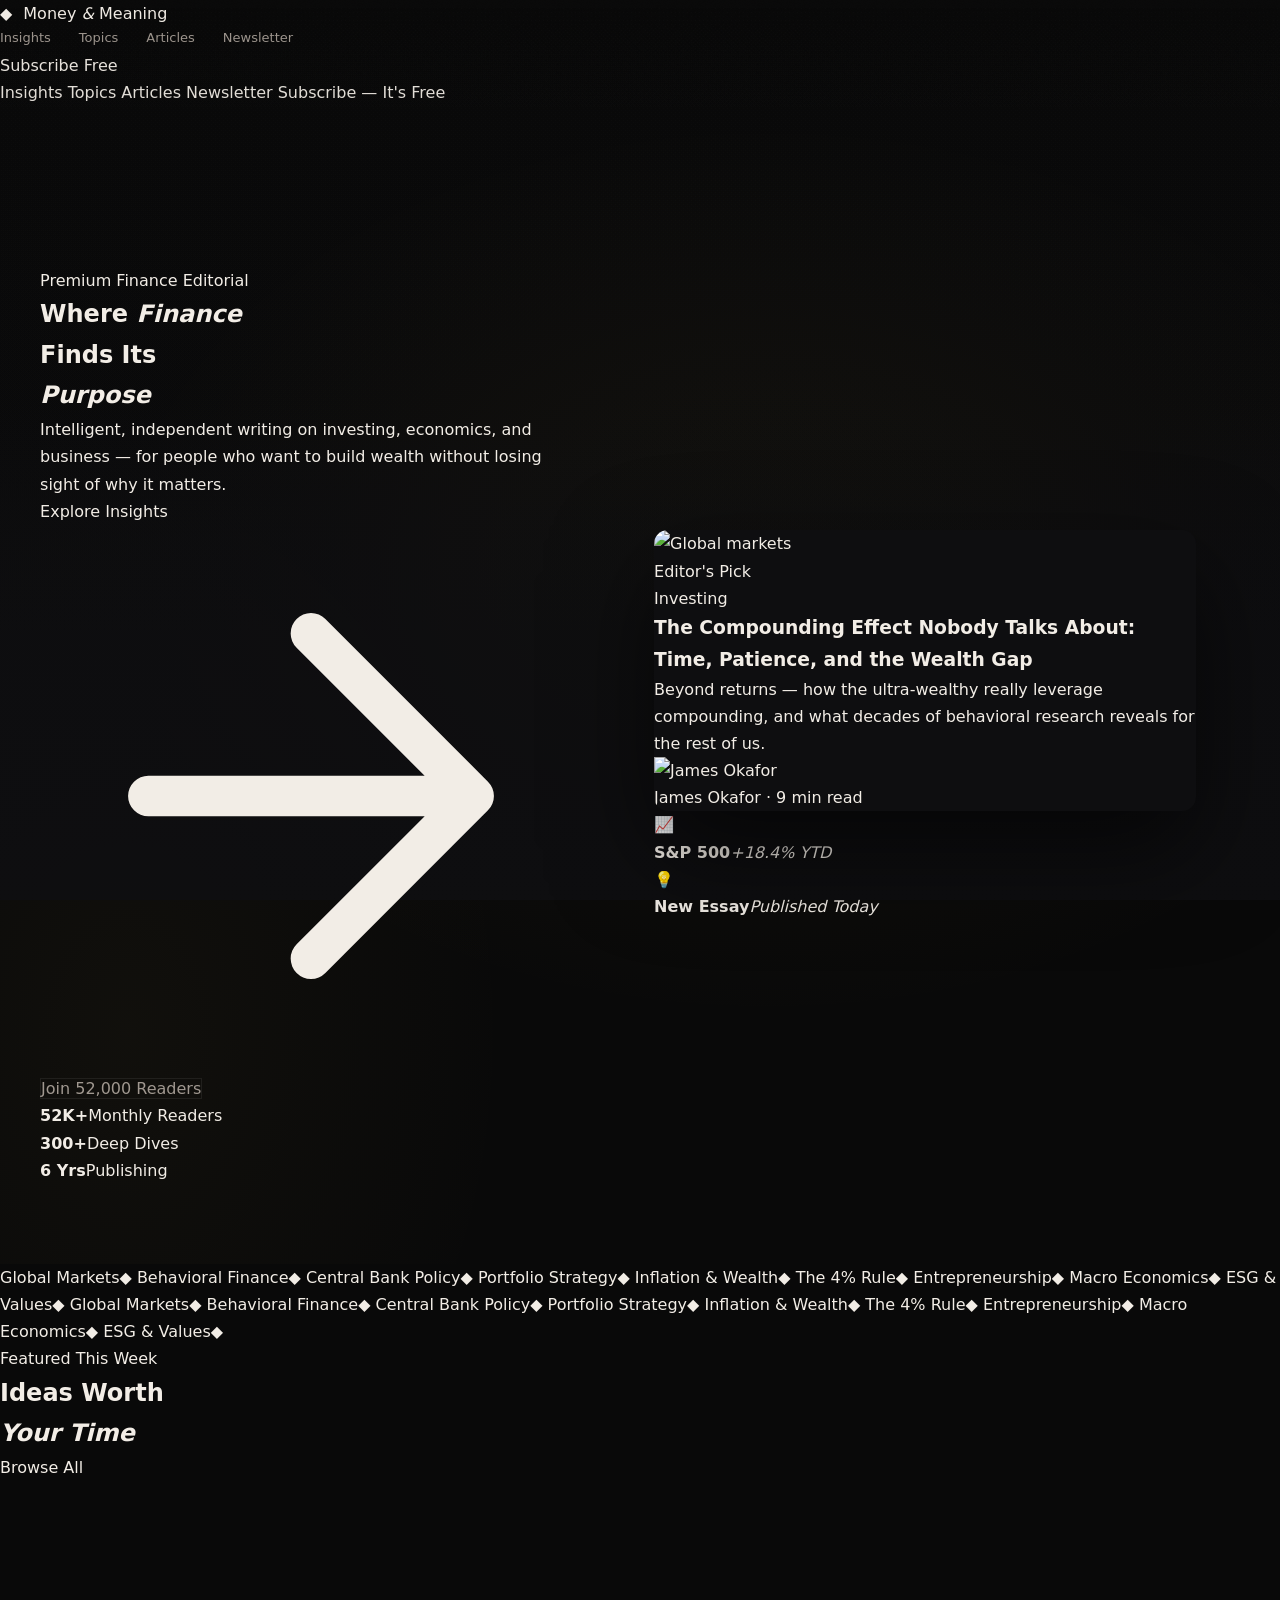
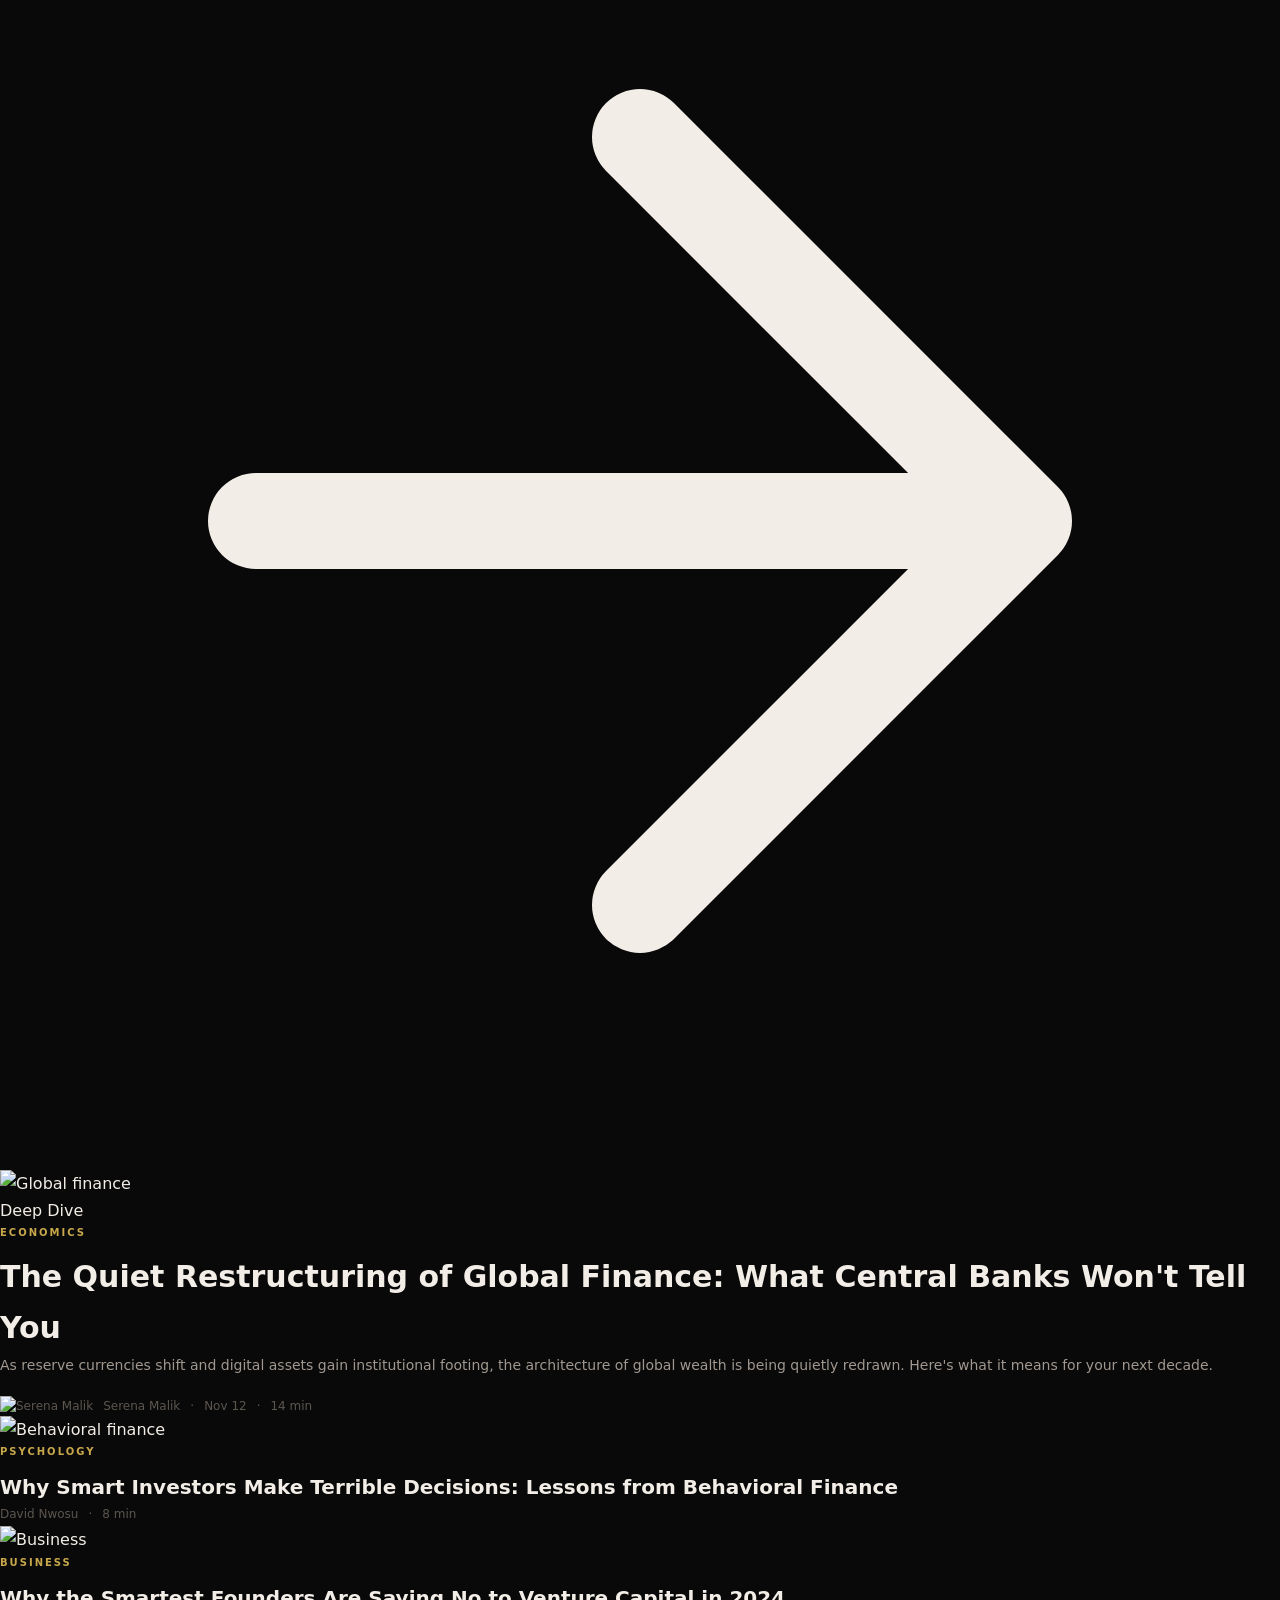
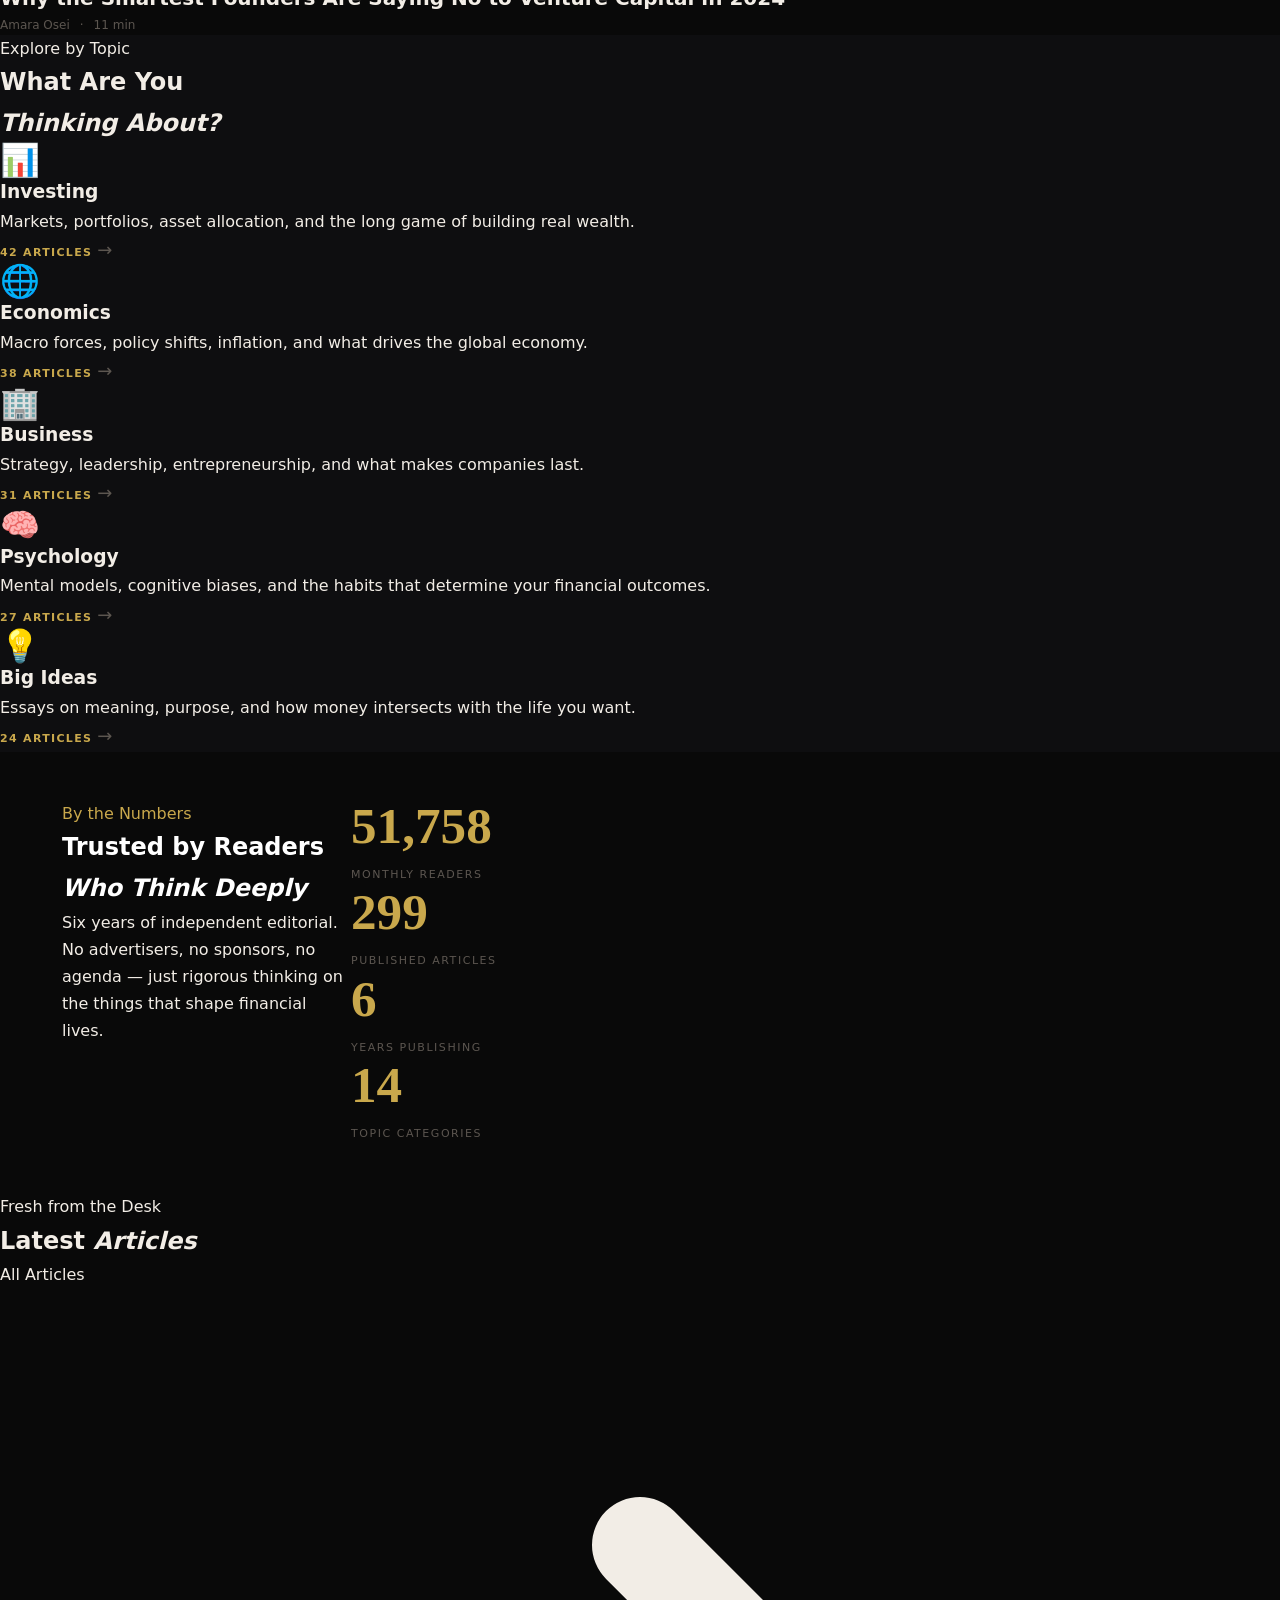
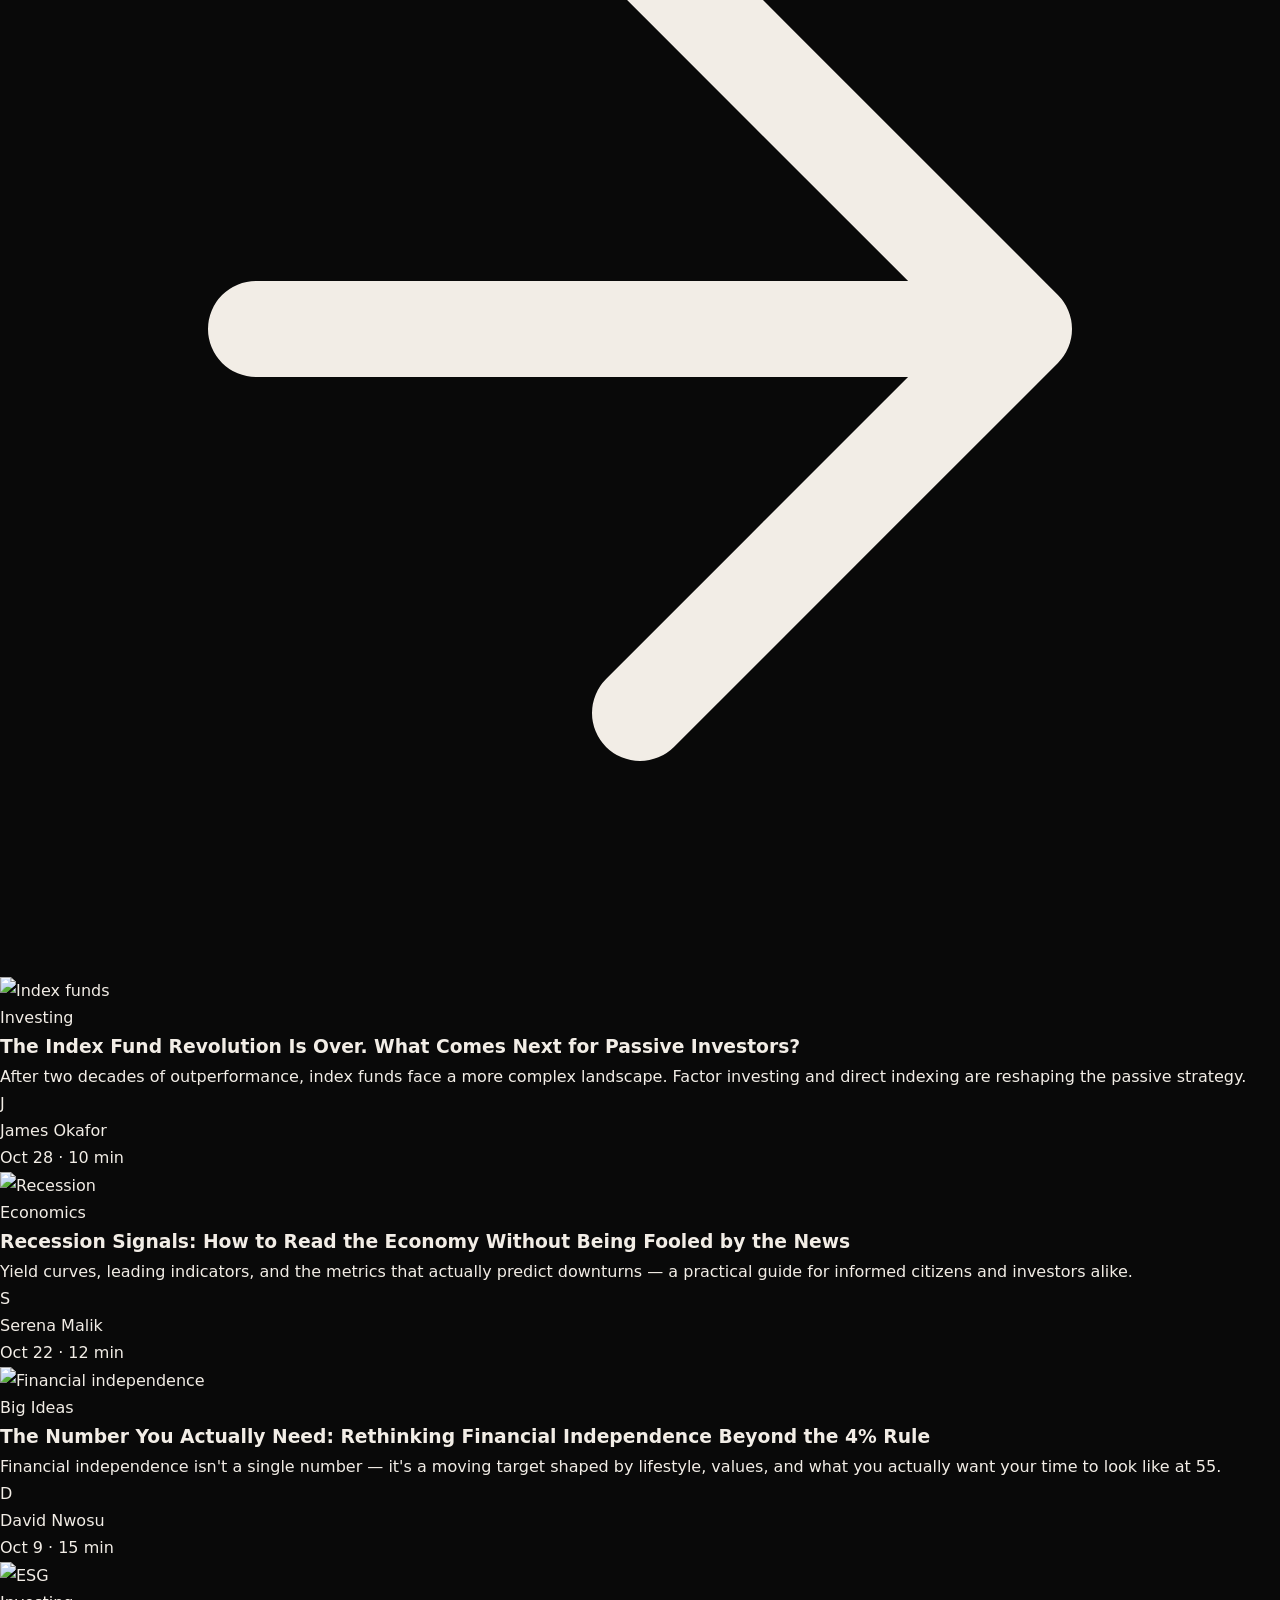
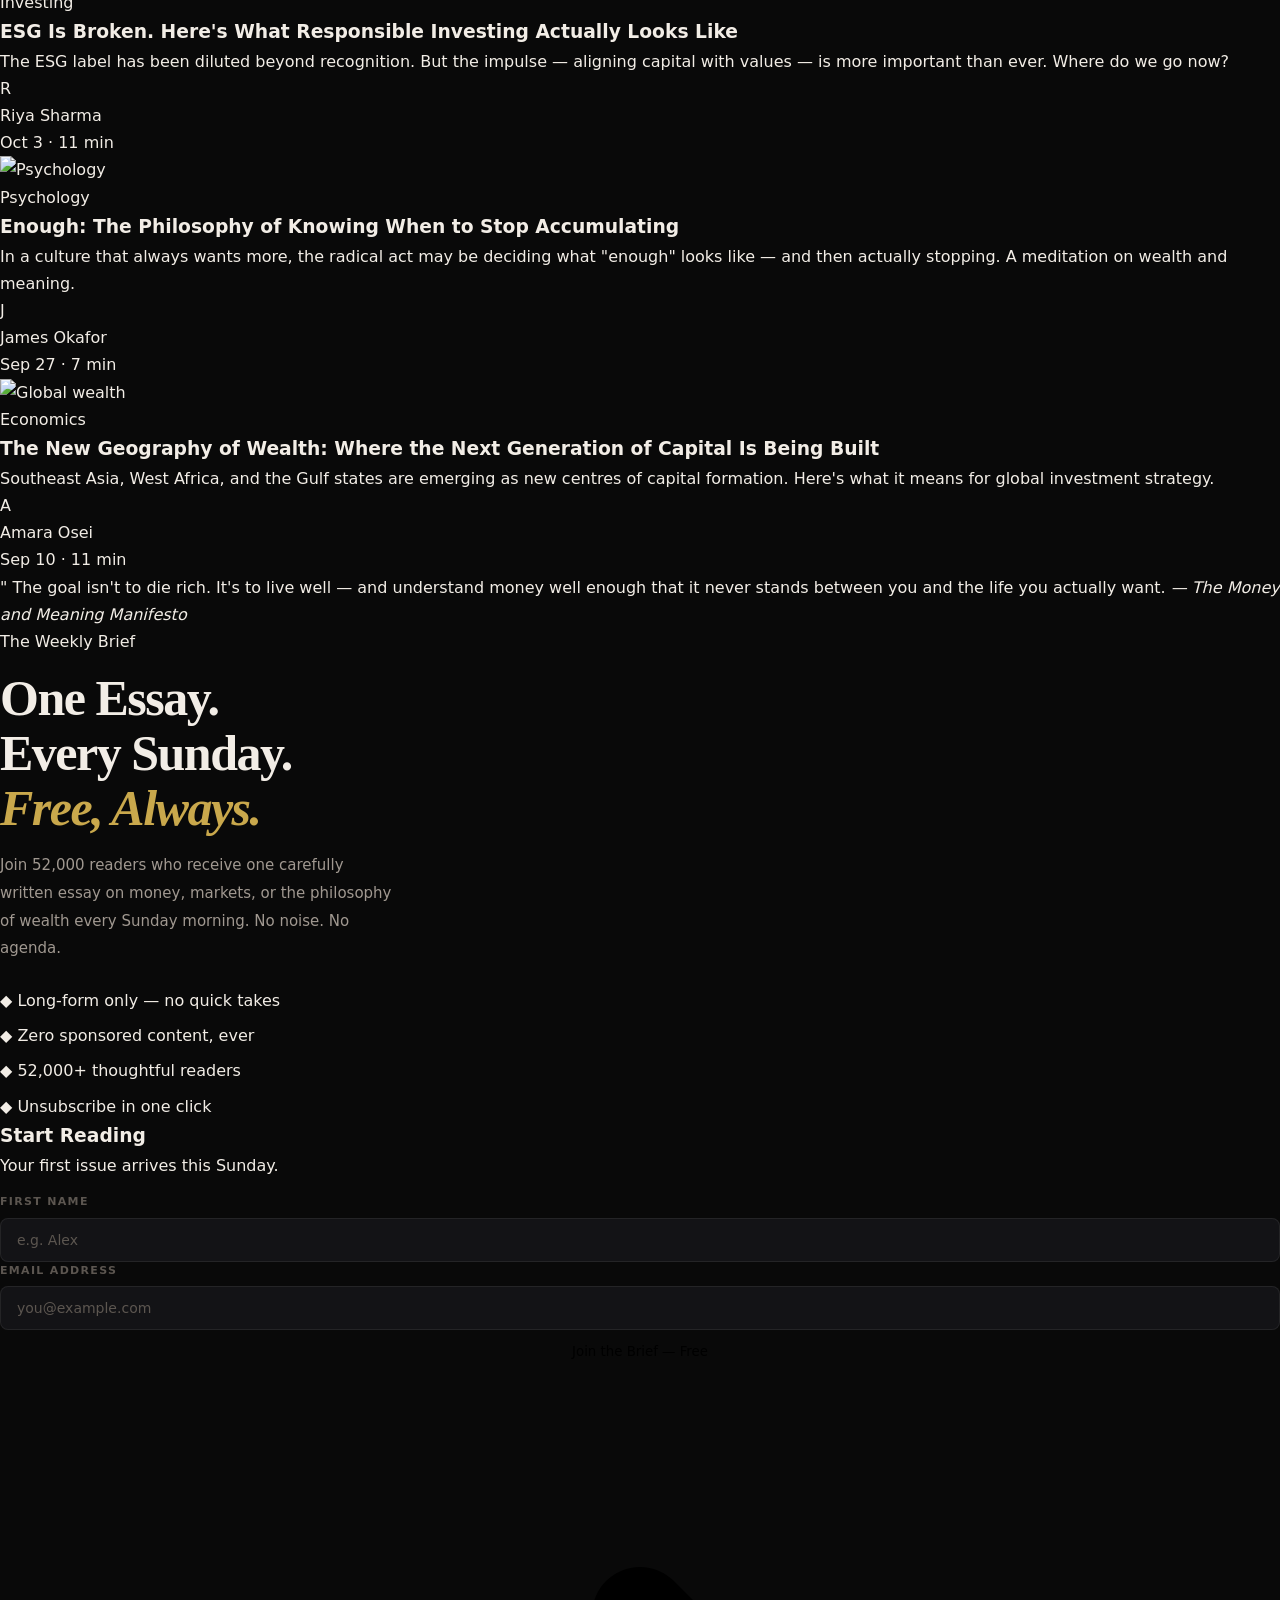
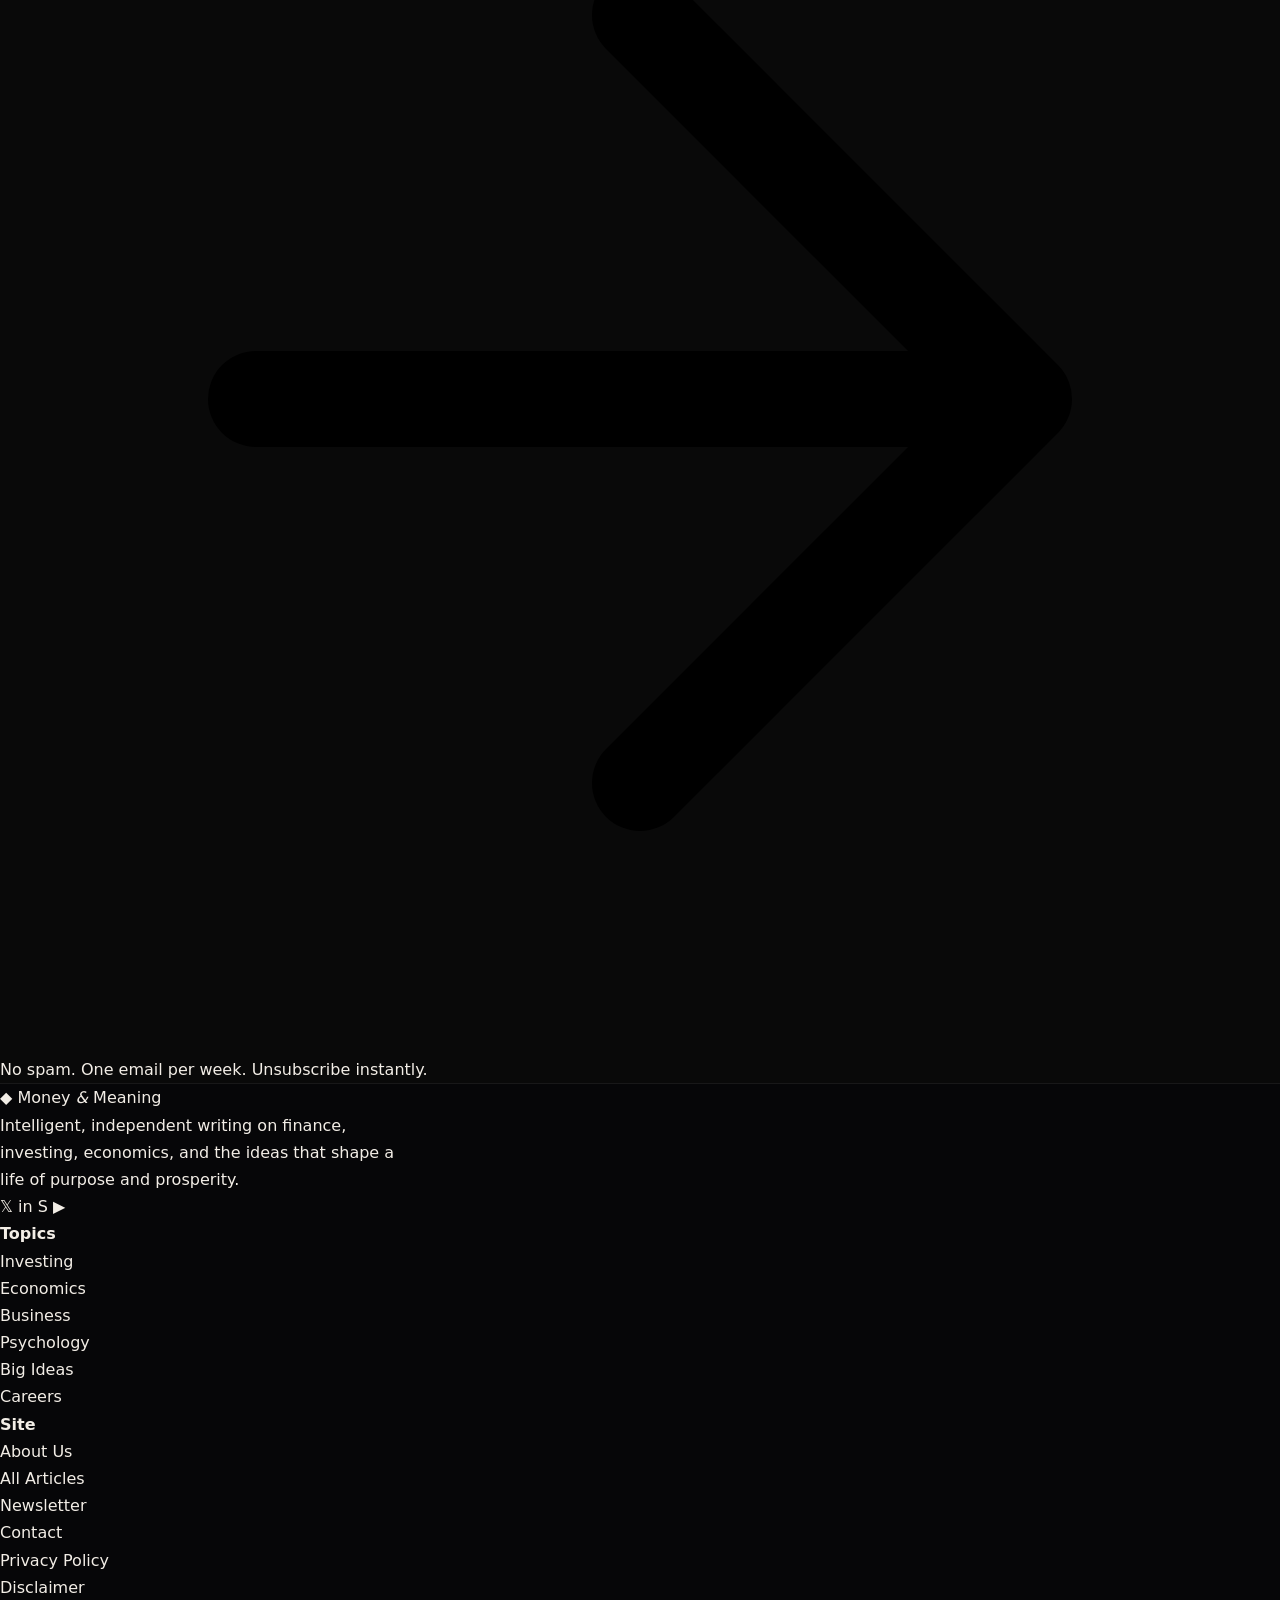
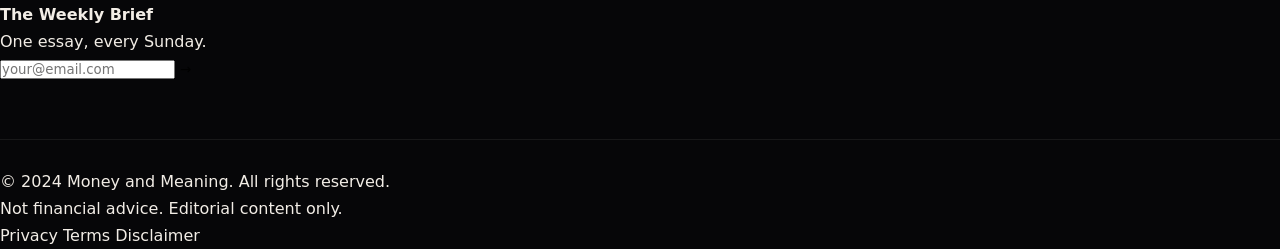
==== commit 0cde9538: "Add files via upload" ====
--- a/index.html
+++ b/index.html
@@ -1,575 +1,604 @@
 <!DOCTYPE html>
 <html lang="en">
 <head>
-  <meta charset="UTF-8"/>
-  <meta name="viewport" content="width=device-width,initial-scale=1"/>
-  <meta name="description" content="Money and Meaning — premium editorial on finance, investing, economics, and building a life of purpose and prosperity."/>
-  <meta name="keywords" content="finance, investing, economics, wealth, money, editorial, business, market analysis"/>
-  <meta name="author" content="Money and Meaning"/>
-  <meta property="og:title" content="Money and Meaning — Finance with Purpose"/>
-  <meta property="og:description" content="Where finance meets philosophy. Intelligent writing on investing, economics, and the pursuit of meaningful wealth."/>
-  <meta property="og:type" content="website"/>
-  <meta property="og:image" content="https://images.unsplash.com/photo-1611974789855-9c2a0a7236a3?w=1200&q=80"/>
-  <link rel="preconnect" href="https://fonts.googleapis.com"/>
-  <link rel="preconnect" href="https://fonts.gstatic.com" crossorigin/>
-  <link href="https://fonts.googleapis.com/css2?family=Cormorant+Garamond:ital,wght@0,400;0,600;0,700;1,400;1,600&family=DM+Sans:wght@300;400;500;600&display=swap" rel="stylesheet"/>
-  <link rel="stylesheet" href="style.css"/>
-  <title>Money and Meaning — Finance with Purpose</title>
+<meta charset="UTF-8"/>
+<meta name="viewport" content="width=device-width,initial-scale=1"/>
+<meta name="description" content="Money and Meaning — intelligent writing on investing, economics, business, and the philosophy of building wealth with purpose."/>
+<meta property="og:title" content="Money and Meaning"/>
+<meta property="og:description" content="Where finance meets philosophy. Premium editorial on investing, economics, and purposeful wealth."/>
+<meta property="og:type" content="website"/>
+<link rel="preconnect" href="https://fonts.googleapis.com"/>
+<link rel="preconnect" href="https://fonts.gstatic.com" crossorigin/>
+<link href="https://fonts.googleapis.com/css2?family=Playfair+Display:ital,wght@0,400;0,700;0,900;1,400;1,700&family=Syne:wght@400;500;600;700&display=swap" rel="stylesheet"/>
+<link rel="stylesheet" href="style.css"/>
+<title>Money and Meaning — Finance with Purpose</title>
 </head>
 <body>
 
-<!-- LOADING SCREEN -->
-<div id="loader">
-  <div class="loader-logo">M&amp;M</div>
-  <div class="loader-bar"><div class="loader-fill"></div></div>
+<!-- CURSOR -->
+<div class="cursor" id="cursor"></div>
+<div class="cursor-trail" id="cursorTrail"></div>
+
+<!-- LOADER -->
+<div class="loader" id="loader">
+  <div class="loader-inner">
+    <svg class="loader-ring" viewBox="0 0 60 60"><circle cx="30" cy="30" r="26" fill="none" stroke="currentColor" stroke-width="1" stroke-dasharray="163" stroke-dashoffset="163" class="loader-arc"/></svg>
+    <span class="loader-wordmark">M&amp;M</span>
+  </div>
 </div>
 
-<!-- NAVBAR -->
-<header class="navbar" id="navbar">
-  <div class="nav-inner">
-    <a href="index.html" class="nav-logo">
-      <div class="logo-badge">M&amp;M</div>
-      <span class="logo-name">Money <span>&amp;</span> Meaning</span>
+<!-- NAV -->
+<header class="nav" id="nav">
+  <div class="nav-container">
+    <a href="#" class="nav-logo">
+      <span class="nav-logo-mark">◆</span>
+      <span class="nav-logo-text">Money <em>&amp;</em> Meaning</span>
     </a>
-    <nav class="nav-links">
-      <a href="index.html"    class="nav-link active">Home</a>
-      <a href="articles.html" class="nav-link">Articles</a>
-      <a href="about.html"    class="nav-link">About</a>
-      <a href="contact.html"  class="nav-link">Contact</a>
+    <nav class="nav-links" id="navLinks">
+      <a href="#featured" class="nav-link">Insights</a>
+      <a href="#categories" class="nav-link">Topics</a>
+      <a href="#articles" class="nav-link">Articles</a>
+      <a href="#newsletter" class="nav-link">Newsletter</a>
     </nav>
-    <div class="nav-right">
-      <a href="#newsletter" class="btn btn-gold" style="padding:10px 20px;font-size:12px">Subscribe</a>
-      <button class="hamburger" id="hamburger" aria-label="Open menu">
-        <span></span><span></span><span></span>
+    <div class="nav-end">
+      <a href="#newsletter" class="nav-cta">Subscribe Free</a>
+      <button class="nav-burger" id="burger" aria-label="menu">
+        <span></span><span></span>
       </button>
     </div>
   </div>
+  <!-- mobile drawer -->
+  <div class="nav-drawer" id="drawer">
+    <a href="#featured">Insights</a>
+    <a href="#categories">Topics</a>
+    <a href="#articles">Articles</a>
+    <a href="#newsletter">Newsletter</a>
+    <a href="#newsletter" class="drawer-cta">Subscribe — It's Free</a>
+  </div>
 </header>
 
-<!-- MOBILE NAV -->
-<nav class="mobile-nav" id="mobileNav">
-  <a href="index.html">Home</a>
-  <a href="articles.html">Articles</a>
-  <a href="about.html">About</a>
-  <a href="contact.html">Contact</a>
-  <a href="#newsletter" class="mobile-cta">Subscribe Free</a>
-</nav>
-
-<!-- ═══════════════════════════════
-     HERO
-═══════════════════════════════ -->
+<!-- ═══════ HERO ═══════ -->
 <section class="hero" id="home">
-  <div class="hero-bg"></div>
-  <div class="hero-grid"></div>
+  <div class="hero-bg">
+    <div class="hero-gradient"></div>
+    <div class="hero-mesh"></div>
+    <canvas class="hero-canvas" id="heroCanvas"></canvas>
+  </div>
 
   <div class="hero-inner">
-    <!-- Left: Content -->
-    <div class="hero-content">
-      <div class="hero-eyebrow reveal">
-        <span class="label">New Thinking on Wealth</span>
-      </div>
-      <h1 class="hero-title reveal reveal-d1">
-        Where <em>Finance</em><br>Meets <em>Purpose</em>
+    <div class="hero-left">
+      <div class="hero-kicker" data-reveal>
+        <span class="kicker-dot"></span>
+        <span>Premium Finance Editorial</span>
+      </div>
+
+      <h1 class="hero-headline" data-reveal data-delay="1">
+        Where <em>Finance</em><br>
+        Finds Its<br>
+        <em>Purpose</em>
       </h1>
-      <p class="hero-desc reveal reveal-d2">
+
+      <p class="hero-sub" data-reveal data-delay="2">
         Intelligent, independent writing on investing, economics, and business — for people who want to build wealth without losing sight of why it matters.
       </p>
-      <div class="hero-cta reveal reveal-d3">
-        <a href="articles.html" class="btn btn-gold">Explore Articles</a>
-        <a href="#featured" class="btn btn-ghost">Latest Insights ↓</a>
-      </div>
-      <div class="hero-stats reveal reveal-d4">
-        <div class="h-stat">
-          <div class="num">52<span style="color:var(--gold);font-size:.7em">K</span></div>
-          <div class="unit">Monthly Readers</div>
-        </div>
-        <div class="h-stat">
-          <div class="num">300<span style="color:var(--gold);font-size:.7em">+</span></div>
-          <div class="unit">Deep Dives</div>
-        </div>
-        <div class="h-stat">
-          <div class="num">6<span style="color:var(--gold);font-size:.7em">yrs</span></div>
-          <div class="unit">Publishing</div>
-        </div>
-      </div>
-    </div>
-
-    <!-- Right: Feature Card -->
-    <div class="hero-card-wrap reveal reveal-d2">
+
+      <div class="hero-actions" data-reveal data-delay="3">
+        <a href="#featured" class="btn-primary">
+          <span>Explore Insights</span>
+          <svg viewBox="0 0 20 20" fill="none"><path d="M4 10h12M10 4l6 6-6 6" stroke="currentColor" stroke-width="1.5" stroke-linecap="round" stroke-linejoin="round"/></svg>
+        </a>
+        <a href="#newsletter" class="btn-ghost">Join 52,000 Readers</a>
+      </div>
+
+      <div class="hero-proof" data-reveal data-delay="4">
+        <div class="proof-item">
+          <strong>52K+</strong><span>Monthly Readers</span>
+        </div>
+        <div class="proof-divider"></div>
+        <div class="proof-item">
+          <strong>300+</strong><span>Deep Dives</span>
+        </div>
+        <div class="proof-divider"></div>
+        <div class="proof-item">
+          <strong>6 Yrs</strong><span>Publishing</span>
+        </div>
+      </div>
+    </div>
+
+    <div class="hero-right" data-reveal data-delay="2">
+      <!-- Feature card -->
       <div class="hero-card">
-        <div class="hero-card-img">
-          <span class="hero-card-badge">Editor's Pick</span>
-          <img
-            src="https://images.unsplash.com/photo-1611974789855-9c2a0a7236a3?w=800&q=80"
-            alt="Global financial markets"
-            loading="eager"
-          />
-          <div class="hero-card-img-overlay"></div>
-        </div>
-        <div class="hero-card-body">
-          <div class="hero-card-cat">Investing</div>
-          <h3 class="hero-card-title">
-            The Compounding Effect Nobody Talks About: Time, Patience, and the Wealth Gap
-          </h3>
-          <div class="hero-card-meta">
-            <span>James Okafor</span>
-            <span class="meta-dot">·</span>
-            <span>Nov 14, 2024</span>
-            <span class="meta-dot">·</span>
-            <span>9 min read</span>
-          </div>
-        </div>
-      </div>
-    </div>
-  </div>
-
-  <div class="scroll-cue">
+        <div class="hc-image">
+          <img src="https://images.unsplash.com/photo-1611974789855-9c2a0a7236a3?w=800&q=80&auto=format" alt="Global markets" loading="eager"/>
+          <div class="hc-overlay"></div>
+          <span class="hc-badge">Editor's Pick</span>
+        </div>
+        <div class="hc-body">
+          <span class="hc-cat">Investing</span>
+          <h3 class="hc-title">The Compounding Effect Nobody Talks About: Time, Patience, and the Wealth Gap</h3>
+          <p class="hc-excerpt">Beyond returns — how the ultra-wealthy really leverage compounding, and what decades of behavioral research reveals for the rest of us.</p>
+          <div class="hc-meta">
+            <img class="hc-avatar" src="https://images.unsplash.com/photo-1500648767791-00dcc994a43e?w=60&q=80&auto=format" alt="James Okafor"/>
+            <span class="hc-author">James Okafor</span>
+            <span class="hc-sep">·</span>
+            <span class="hc-read">9 min read</span>
+          </div>
+        </div>
+      </div>
+
+      <!-- Floating chips -->
+      <div class="hero-chip hero-chip--1" data-reveal data-delay="4">
+        <span class="chip-icon">📈</span>
+        <div><strong>S&amp;P 500</strong><em>+18.4% YTD</em></div>
+      </div>
+      <div class="hero-chip hero-chip--2" data-reveal data-delay="5">
+        <span class="chip-icon">💡</span>
+        <div><strong>New Essay</strong><em>Published Today</em></div>
+      </div>
+    </div>
+  </div>
+
+  <div class="hero-scroll-cue">
+    <div class="scroll-line"></div>
     <span>Scroll</span>
-    <div class="scroll-line"></div>
   </div>
 </section>
 
-<!-- TICKER -->
-<div class="ticker" aria-hidden="true">
-  <div class="ticker-track">
-    <span class="ticker-item">Global Markets</span>
-    <span class="ticker-item">Behavioral Finance</span>
-    <span class="ticker-item">Central Bank Policy</span>
-    <span class="ticker-item">Portfolio Strategy</span>
-    <span class="ticker-item">Inflation &amp; Wealth</span>
-    <span class="ticker-item">Entrepreneurship</span>
-    <span class="ticker-item">Macro Economics</span>
-    <span class="ticker-item">The 4% Rule Debate</span>
-    <span class="ticker-item">Global Markets</span>
-    <span class="ticker-item">Behavioral Finance</span>
-    <span class="ticker-item">Central Bank Policy</span>
-    <span class="ticker-item">Portfolio Strategy</span>
-    <span class="ticker-item">Inflation &amp; Wealth</span>
-    <span class="ticker-item">Entrepreneurship</span>
-    <span class="ticker-item">Macro Economics</span>
-    <span class="ticker-item">The 4% Rule Debate</span>
+<!-- MARQUEE -->
+<div class="marquee-bar" aria-hidden="true">
+  <div class="marquee-track">
+    <span>Global Markets</span><span class="mx">◆</span>
+    <span>Behavioral Finance</span><span class="mx">◆</span>
+    <span>Central Bank Policy</span><span class="mx">◆</span>
+    <span>Portfolio Strategy</span><span class="mx">◆</span>
+    <span>Inflation &amp; Wealth</span><span class="mx">◆</span>
+    <span>The 4% Rule</span><span class="mx">◆</span>
+    <span>Entrepreneurship</span><span class="mx">◆</span>
+    <span>Macro Economics</span><span class="mx">◆</span>
+    <span>ESG &amp; Values</span><span class="mx">◆</span>
+    <span>Global Markets</span><span class="mx">◆</span>
+    <span>Behavioral Finance</span><span class="mx">◆</span>
+    <span>Central Bank Policy</span><span class="mx">◆</span>
+    <span>Portfolio Strategy</span><span class="mx">◆</span>
+    <span>Inflation &amp; Wealth</span><span class="mx">◆</span>
+    <span>The 4% Rule</span><span class="mx">◆</span>
+    <span>Entrepreneurship</span><span class="mx">◆</span>
+    <span>Macro Economics</span><span class="mx">◆</span>
+    <span>ESG &amp; Values</span><span class="mx">◆</span>
   </div>
 </div>
 
-<!-- ═══════════════════════════════
-     STATS BAR
-═══════════════════════════════ -->
-<section class="stats-bar">
+<!-- ═══════ FEATURED INSIGHTS ═══════ -->
+<section class="section featured" id="featured">
+  <div class="container">
+    <div class="section-head" data-reveal>
+      <div class="section-head-left">
+        <span class="eyebrow">Featured This Week</span>
+        <h2 class="section-title">Ideas Worth<br><em>Your Time</em></h2>
+      </div>
+      <a href="#articles" class="link-arrow">Browse All <svg viewBox="0 0 20 20" fill="none"><path d="M4 10h12M10 4l6 6-6 6" stroke="currentColor" stroke-width="1.5" stroke-linecap="round" stroke-linejoin="round"/></svg></a>
+    </div>
+
+    <!-- Mosaic grid -->
+    <div class="feat-mosaic">
+
+      <!-- Main large -->
+      <article class="feat-main" data-reveal>
+        <a href="#" class="feat-link">
+          <div class="feat-img-wrap">
+            <img src="https://images.unsplash.com/photo-1486406146926-c627a92ad1ab?w=1000&q=80&auto=format" alt="Global finance" loading="lazy"/>
+            <div class="feat-img-overlay"></div>
+            <span class="feat-label">Deep Dive</span>
+          </div>
+          <div class="feat-content">
+            <span class="feat-cat">Economics</span>
+            <h3 class="feat-title-lg">The Quiet Restructuring of Global Finance: What Central Banks Won't Tell You</h3>
+            <p class="feat-excerpt">As reserve currencies shift and digital assets gain institutional footing, the architecture of global wealth is being quietly redrawn. Here's what it means for your next decade.</p>
+            <div class="feat-meta">
+              <img src="https://images.unsplash.com/photo-1531746020798-e6953c6e8e04?w=60&q=80&auto=format" alt="Serena Malik" class="feat-avatar"/>
+              <span>Serena Malik</span>
+              <span class="feat-dot">·</span>
+              <span>Nov 12</span>
+              <span class="feat-dot">·</span>
+              <span>14 min</span>
+            </div>
+          </div>
+        </a>
+      </article>
+
+      <!-- Side stack -->
+      <div class="feat-stack">
+        <article class="feat-side" data-reveal data-delay="1">
+          <a href="#" class="feat-link">
+            <div class="feat-side-img">
+              <img src="https://images.unsplash.com/photo-1551836022-8b2858c9c69b?w=500&q=80&auto=format" alt="Behavioral finance" loading="lazy"/>
+              <div class="feat-img-overlay"></div>
+            </div>
+            <div class="feat-content">
+              <span class="feat-cat">Psychology</span>
+              <h3 class="feat-title-sm">Why Smart Investors Make Terrible Decisions: Lessons from Behavioral Finance</h3>
+              <div class="feat-meta">
+                <span>David Nwosu</span><span class="feat-dot">·</span><span>8 min</span>
+              </div>
+            </div>
+          </a>
+        </article>
+
+        <article class="feat-side" data-reveal data-delay="2">
+          <a href="#" class="feat-link">
+            <div class="feat-side-img">
+              <img src="https://images.unsplash.com/photo-1553877522-43269d4ea984?w=500&q=80&auto=format" alt="Business" loading="lazy"/>
+              <div class="feat-img-overlay"></div>
+            </div>
+            <div class="feat-content">
+              <span class="feat-cat">Business</span>
+              <h3 class="feat-title-sm">Why the Smartest Founders Are Saying No to Venture Capital in 2024</h3>
+              <div class="feat-meta">
+                <span>Amara Osei</span><span class="feat-dot">·</span><span>11 min</span>
+              </div>
+            </div>
+          </a>
+        </article>
+      </div>
+
+    </div>
+  </div>
+</section>
+
+<!-- ═══════ CATEGORIES ═══════ -->
+<section class="section categories" id="categories">
+  <div class="container">
+    <div class="section-head" data-reveal>
+      <div class="section-head-left">
+        <span class="eyebrow">Explore by Topic</span>
+        <h2 class="section-title">What Are You<br><em>Thinking About?</em></h2>
+      </div>
+    </div>
+
+    <div class="cat-row">
+      <a href="#" class="cat-tile" data-reveal>
+        <div class="cat-icon">📊</div>
+        <div class="cat-body">
+          <h3>Investing</h3>
+          <p>Markets, portfolios, asset allocation, and the long game of building real wealth.</p>
+        </div>
+        <div class="cat-foot">
+          <span class="cat-count">42 articles</span>
+          <span class="cat-arrow">→</span>
+        </div>
+      </a>
+      <a href="#" class="cat-tile" data-reveal data-delay="1">
+        <div class="cat-icon">🌐</div>
+        <div class="cat-body">
+          <h3>Economics</h3>
+          <p>Macro forces, policy shifts, inflation, and what drives the global economy.</p>
+        </div>
+        <div class="cat-foot">
+          <span class="cat-count">38 articles</span>
+          <span class="cat-arrow">→</span>
+        </div>
+      </a>
+      <a href="#" class="cat-tile" data-reveal data-delay="2">
+        <div class="cat-icon">🏢</div>
+        <div class="cat-body">
+          <h3>Business</h3>
+          <p>Strategy, leadership, entrepreneurship, and what makes companies last.</p>
+        </div>
+        <div class="cat-foot">
+          <span class="cat-count">31 articles</span>
+          <span class="cat-arrow">→</span>
+        </div>
+      </a>
+      <a href="#" class="cat-tile" data-reveal data-delay="3">
+        <div class="cat-icon">🧠</div>
+        <div class="cat-body">
+          <h3>Psychology</h3>
+          <p>Mental models, cognitive biases, and the habits that determine your financial outcomes.</p>
+        </div>
+        <div class="cat-foot">
+          <span class="cat-count">27 articles</span>
+          <span class="cat-arrow">→</span>
+        </div>
+      </a>
+      <a href="#" class="cat-tile" data-reveal data-delay="4">
+        <div class="cat-icon">💡</div>
+        <div class="cat-body">
+          <h3>Big Ideas</h3>
+          <p>Essays on meaning, purpose, and how money intersects with the life you want.</p>
+        </div>
+        <div class="cat-foot">
+          <span class="cat-count">24 articles</span>
+          <span class="cat-arrow">→</span>
+        </div>
+      </a>
+    </div>
+  </div>
+</section>
+
+<!-- ═══════ STATISTICS ═══════ -->
+<section class="stats-section">
   <div class="stats-inner">
-    <div class="stat-item">
-      <span class="stat-num" data-count="52000">0</span>
-      <span class="stat-label">Monthly Readers</span>
-    </div>
-    <div class="stat-item">
-      <span class="stat-num" data-count="300">0</span>
-      <span class="stat-label">Published Articles</span>
-    </div>
-    <div class="stat-item">
-      <span class="stat-num" data-count="14">0</span>
-      <span class="stat-label">Topic Categories</span>
-    </div>
-    <div class="stat-item">
-      <span class="stat-num" data-count="6">0</span>
-      <span class="stat-label">Years of Publishing</span>
+    <div class="stats-text" data-reveal>
+      <span class="eyebrow" style="color:var(--gold)">By the Numbers</span>
+      <h2 class="section-title" style="color:#fff">Trusted by Readers<br><em>Who Think Deeply</em></h2>
+      <p>Six years of independent editorial. No advertisers, no sponsors, no agenda — just rigorous thinking on the things that shape financial lives.</p>
+    </div>
+    <div class="stats-grid">
+      <div class="stat-box" data-reveal data-delay="1">
+        <span class="stat-num" data-count="52000">0</span>
+        <span class="stat-label">Monthly Readers</span>
+      </div>
+      <div class="stat-box" data-reveal data-delay="2">
+        <span class="stat-num" data-count="300">0</span>
+        <span class="stat-label">Published Articles</span>
+      </div>
+      <div class="stat-box" data-reveal data-delay="3">
+        <span class="stat-num" data-count="6">0</span>
+        <span class="stat-label">Years Publishing</span>
+      </div>
+      <div class="stat-box" data-reveal data-delay="4">
+        <span class="stat-num" data-count="14">0</span>
+        <span class="stat-label">Topic Categories</span>
+      </div>
     </div>
   </div>
 </section>
 
-<!-- ═══════════════════════════════
-     FEATURED INSIGHTS
-═══════════════════════════════ -->
-<section class="featured sec" id="featured">
-  <div class="wrap">
-    <div class="sec-head reveal">
-      <div class="sec-head-left">
-        <span class="label">Featured This Week</span>
-        <h2 class="headline">Ideas Worth <em>Your Time</em></h2>
-      </div>
-      <a href="articles.html" class="btn btn-outline">All Articles →</a>
-    </div>
-
-    <div class="feat-grid">
-      <!-- MAIN large card -->
-      <article class="feat-card feat-card-main reveal">
-        <div class="feat-img">
-          <span class="feat-badge">Deep Dive</span>
-          <img
-            src="https://images.unsplash.com/photo-1486406146926-c627a92ad1ab?w=900&q=80"
-            alt="Global finance architecture"
-            loading="lazy"
-          />
-          <div class="feat-img-overlay"></div>
-        </div>
-        <div class="feat-body">
-          <span class="feat-cat">Economics</span>
-          <h3 class="feat-title feat-title-lg">
-            The Quiet Restructuring of Global Finance: What Central Banks Won't Tell You
-          </h3>
-          <p class="feat-excerpt">
-            As reserve currencies shift and digital assets gain institutional footing, the architecture of global wealth is being quietly redrawn. Here's what it means for your next decade of investing.
-          </p>
-          <div class="feat-meta">
-            <div class="feat-author">
-              <div class="feat-ava">
-                <img src="https://images.unsplash.com/photo-1507003211169-0a1dd7228f2d?w=80&q=80" alt="Serena Malik"/>
-              </div>
-              <span>Serena Malik</span>
-            </div>
-            <span>·</span><span>Nov 12, 2024</span><span>·</span><span>14 min read</span>
-          </div>
-          <a href="articles.html" class="feat-read">Read Article →</a>
-        </div>
+<!-- ═══════ ARTICLES ═══════ -->
+<section class="section articles-section" id="articles">
+  <div class="container">
+    <div class="section-head" data-reveal>
+      <div class="section-head-left">
+        <span class="eyebrow">Fresh from the Desk</span>
+        <h2 class="section-title">Latest <em>Articles</em></h2>
+      </div>
+      <a href="#" class="link-arrow">All Articles <svg viewBox="0 0 20 20" fill="none"><path d="M4 10h12M10 4l6 6-6 6" stroke="currentColor" stroke-width="1.5" stroke-linecap="round" stroke-linejoin="round"/></svg></a>
+    </div>
+
+    <div class="articles-grid">
+
+      <article class="art-card" data-reveal>
+        <a href="#" class="art-card-link">
+          <div class="art-img-wrap">
+            <img src="https://images.unsplash.com/photo-1611974789855-9c2a0a7236a3?w=600&q=80&auto=format" alt="Index funds" loading="lazy"/>
+            <span class="art-tag">Investing</span>
+          </div>
+          <div class="art-body">
+            <h3 class="art-title">The Index Fund Revolution Is Over. What Comes Next for Passive Investors?</h3>
+            <p class="art-exc">After two decades of outperformance, index funds face a more complex landscape. Factor investing and direct indexing are reshaping the passive strategy.</p>
+            <div class="art-foot">
+              <div class="art-author">
+                <div class="art-ava">J</div>
+                <span>James Okafor</span>
+              </div>
+              <div class="art-date">Oct 28 · 10 min</div>
+            </div>
+          </div>
+        </a>
       </article>
 
-      <!-- Stack of two smaller cards -->
-      <div class="feat-stack">
-        <article class="feat-card reveal reveal-d1">
-          <div class="feat-img">
-            <img
-              src="https://images.unsplash.com/photo-1551836022-8b2858c9c69b?w=700&q=80"
-              alt="Behavioral investing"
-              loading="lazy"
-            />
-            <div class="feat-img-overlay"></div>
-          </div>
-          <div class="feat-body">
-            <span class="feat-cat">Psychology</span>
-            <h3 class="feat-title feat-title-sm">
-              Why Smart Investors Make Terrible Decisions: Lessons from Behavioral Finance
-            </h3>
-            <div class="feat-meta">
-              <div class="feat-author">
-                <div class="feat-ava">
-                  <img src="https://images.unsplash.com/photo-1500648767791-00dcc994a43e?w=80&q=80" alt="David Nwosu"/>
-                </div>
+      <article class="art-card" data-reveal data-delay="1">
+        <a href="#" class="art-card-link">
+          <div class="art-img-wrap">
+            <img src="https://images.unsplash.com/photo-1590283603385-17ffb3a7f29f?w=600&q=80&auto=format" alt="Recession" loading="lazy"/>
+            <span class="art-tag">Economics</span>
+          </div>
+          <div class="art-body">
+            <h3 class="art-title">Recession Signals: How to Read the Economy Without Being Fooled by the News</h3>
+            <p class="art-exc">Yield curves, leading indicators, and the metrics that actually predict downturns — a practical guide for informed citizens and investors alike.</p>
+            <div class="art-foot">
+              <div class="art-author">
+                <div class="art-ava">S</div>
+                <span>Serena Malik</span>
+              </div>
+              <div class="art-date">Oct 22 · 12 min</div>
+            </div>
+          </div>
+        </a>
+      </article>
+
+      <article class="art-card" data-reveal data-delay="2">
+        <a href="#" class="art-card-link">
+          <div class="art-img-wrap">
+            <img src="https://images.unsplash.com/photo-1434030216411-0b793f4b4173?w=600&q=80&auto=format" alt="Financial independence" loading="lazy"/>
+            <span class="art-tag">Big Ideas</span>
+          </div>
+          <div class="art-body">
+            <h3 class="art-title">The Number You Actually Need: Rethinking Financial Independence Beyond the 4% Rule</h3>
+            <p class="art-exc">Financial independence isn't a single number — it's a moving target shaped by lifestyle, values, and what you actually want your time to look like at 55.</p>
+            <div class="art-foot">
+              <div class="art-author">
+                <div class="art-ava">D</div>
                 <span>David Nwosu</span>
               </div>
-              <span>·</span><span>8 min</span>
-            </div>
-            <a href="articles.html" class="feat-read">Read →</a>
-          </div>
-        </article>
-
-        <article class="feat-card reveal reveal-d2">
-          <div class="feat-img">
-            <img
-              src="https://images.unsplash.com/photo-1444653614773-995cb1ef9efa?w=700&q=80"
-              alt="Global business geography"
-              loading="lazy"
-            />
-            <div class="feat-img-overlay"></div>
-          </div>
-          <div class="feat-body">
-            <span class="feat-cat">Business</span>
-            <h3 class="feat-title feat-title-sm">
-              The New Geography of Wealth: Where the Next Generation of Capital Is Being Built
-            </h3>
-            <div class="feat-meta">
-              <div class="feat-author">
-                <div class="feat-ava">
-                  <img src="https://images.unsplash.com/photo-1531746020798-e6953c6e8e04?w=80&q=80" alt="Amara Osei"/>
-                </div>
+              <div class="art-date">Oct 9 · 15 min</div>
+            </div>
+          </div>
+        </a>
+      </article>
+
+      <article class="art-card" data-reveal>
+        <a href="#" class="art-card-link">
+          <div class="art-img-wrap">
+            <img src="https://images.unsplash.com/photo-1542744173-8e7e53415bb0?w=600&q=80&auto=format" alt="ESG" loading="lazy"/>
+            <span class="art-tag">Investing</span>
+          </div>
+          <div class="art-body">
+            <h3 class="art-title">ESG Is Broken. Here's What Responsible Investing Actually Looks Like</h3>
+            <p class="art-exc">The ESG label has been diluted beyond recognition. But the impulse — aligning capital with values — is more important than ever. Where do we go now?</p>
+            <div class="art-foot">
+              <div class="art-author">
+                <div class="art-ava">R</div>
+                <span>Riya Sharma</span>
+              </div>
+              <div class="art-date">Oct 3 · 11 min</div>
+            </div>
+          </div>
+        </a>
+      </article>
+
+      <article class="art-card" data-reveal data-delay="1">
+        <a href="#" class="art-card-link">
+          <div class="art-img-wrap">
+            <img src="https://images.unsplash.com/photo-1507003211169-0a1dd7228f2d?w=600&q=80&auto=format" alt="Psychology" loading="lazy"/>
+            <span class="art-tag">Psychology</span>
+          </div>
+          <div class="art-body">
+            <h3 class="art-title">Enough: The Philosophy of Knowing When to Stop Accumulating</h3>
+            <p class="art-exc">In a culture that always wants more, the radical act may be deciding what "enough" looks like — and then actually stopping. A meditation on wealth and meaning.</p>
+            <div class="art-foot">
+              <div class="art-author">
+                <div class="art-ava">J</div>
+                <span>James Okafor</span>
+              </div>
+              <div class="art-date">Sep 27 · 7 min</div>
+            </div>
+          </div>
+        </a>
+      </article>
+
+      <article class="art-card" data-reveal data-delay="2">
+        <a href="#" class="art-card-link">
+          <div class="art-img-wrap">
+            <img src="https://images.unsplash.com/photo-1444653614773-995cb1ef9efa?w=600&q=80&auto=format" alt="Global wealth" loading="lazy"/>
+            <span class="art-tag">Economics</span>
+          </div>
+          <div class="art-body">
+            <h3 class="art-title">The New Geography of Wealth: Where the Next Generation of Capital Is Being Built</h3>
+            <p class="art-exc">Southeast Asia, West Africa, and the Gulf states are emerging as new centres of capital formation. Here's what it means for global investment strategy.</p>
+            <div class="art-foot">
+              <div class="art-author">
+                <div class="art-ava">A</div>
                 <span>Amara Osei</span>
               </div>
-              <span>·</span><span>11 min</span>
-            </div>
-            <a href="articles.html" class="feat-read">Read →</a>
-          </div>
-        </article>
-      </div>
+              <div class="art-date">Sep 10 · 11 min</div>
+            </div>
+          </div>
+        </a>
+      </article>
+
     </div>
   </div>
 </section>
 
-<!-- ═══════════════════════════════
-     CATEGORIES
-═══════════════════════════════ -->
-<section class="categories sec" id="categories">
-  <div class="wrap">
-    <div class="sec-head reveal">
-      <div class="sec-head-left">
-        <span class="label">Explore by Topic</span>
-        <h2 class="headline">What Are You <em>Thinking About?</em></h2>
-      </div>
-    </div>
-
-    <div class="cat-grid">
-      <a href="articles.html" class="cat-card reveal">
-        <div class="cat-icon">📊</div>
-        <div class="cat-name">Investing</div>
-        <div class="cat-desc">Markets, portfolios, asset allocation, and the long game of building real, durable wealth.</div>
-        <div class="cat-footer">
-          <span class="cat-count">42 Articles</span>
-          <span class="cat-arrow">→</span>
-        </div>
-      </a>
-      <a href="articles.html" class="cat-card reveal reveal-d1">
-        <div class="cat-icon">🌐</div>
-        <div class="cat-name">Economics</div>
-        <div class="cat-desc">Macro forces, policy shifts, inflation, and the systemic forces that shape your net worth.</div>
-        <div class="cat-footer">
-          <span class="cat-count">38 Articles</span>
-          <span class="cat-arrow">→</span>
-        </div>
-      </a>
-      <a href="articles.html" class="cat-card reveal reveal-d2">
-        <div class="cat-icon">🏢</div>
-        <div class="cat-name">Business</div>
-        <div class="cat-desc">Strategy, leadership, entrepreneurship, and the mechanics of building companies that last.</div>
-        <div class="cat-footer">
-          <span class="cat-count">31 Articles</span>
-          <span class="cat-arrow">→</span>
-        </div>
-      </a>
-      <a href="articles.html" class="cat-card reveal reveal-d1">
-        <div class="cat-icon">🧠</div>
-        <div class="cat-name">Psychology</div>
-        <div class="cat-desc">The mental models, cognitive biases, and habits that determine your financial outcomes.</div>
-        <div class="cat-footer">
-          <span class="cat-count">27 Articles</span>
-          <span class="cat-arrow">→</span>
-        </div>
-      </a>
-      <a href="articles.html" class="cat-card reveal reveal-d2">
-        <div class="cat-icon">💼</div>
-        <div class="cat-name">Careers</div>
-        <div class="cat-desc">Human capital, salary strategy, industry transitions, and building your primary income engine.</div>
-        <div class="cat-footer">
-          <span class="cat-count">19 Articles</span>
-          <span class="cat-arrow">→</span>
-        </div>
-      </a>
-      <a href="articles.html" class="cat-card reveal reveal-d3">
-        <div class="cat-icon">💡</div>
-        <div class="cat-name">Big Ideas</div>
-        <div class="cat-desc">Essays on meaning, purpose, and how money intersects with the life you actually want to live.</div>
-        <div class="cat-footer">
-          <span class="cat-count">24 Articles</span>
-          <span class="cat-arrow">→</span>
-        </div>
-      </a>
+<!-- QUOTE BREAK -->
+<div class="quote-break">
+  <div class="container">
+    <blockquote class="pullquote" data-reveal>
+      <span class="pq-mark">"</span>
+      The goal isn't to die rich. It's to live well — and understand money well enough that it never stands between you and the life you actually want.
+      <cite>— The Money and Meaning Manifesto</cite>
+    </blockquote>
+  </div>
+</div>
+
+<!-- ═══════ NEWSLETTER ═══════ -->
+<section class="section newsletter-section" id="newsletter">
+  <div class="container">
+    <div class="nl-wrap">
+      <div class="nl-left" data-reveal>
+        <span class="eyebrow">The Weekly Brief</span>
+        <h2 class="nl-title">One Essay.<br>Every Sunday.<br><em>Free, Always.</em></h2>
+        <p class="nl-desc">Join 52,000 readers who receive one carefully written essay on money, markets, or the philosophy of wealth every Sunday morning. No noise. No agenda.</p>
+        <ul class="nl-perks">
+          <li><span class="perk-icon">◆</span> Long-form only — no quick takes</li>
+          <li><span class="perk-icon">◆</span> Zero sponsored content, ever</li>
+          <li><span class="perk-icon">◆</span> 52,000+ thoughtful readers</li>
+          <li><span class="perk-icon">◆</span> Unsubscribe in one click</li>
+        </ul>
+      </div>
+
+      <div class="nl-right" data-reveal data-delay="2">
+        <form class="nl-form" id="nlForm">
+          <div class="nl-form-header">
+            <h3>Start Reading</h3>
+            <p>Your first issue arrives this Sunday.</p>
+          </div>
+          <div class="nl-fields">
+            <div class="nl-field">
+              <label for="nlName">First Name</label>
+              <input type="text" id="nlName" name="name" placeholder="e.g. Alex" autocomplete="given-name" required/>
+            </div>
+            <div class="nl-field">
+              <label for="nlEmail">Email Address</label>
+              <input type="email" id="nlEmail" name="email" placeholder="you@example.com" autocomplete="email" required/>
+            </div>
+          </div>
+          <button type="submit" class="nl-btn">
+            <span class="nl-btn-text">Join the Brief — Free</span>
+            <svg viewBox="0 0 20 20" fill="none"><path d="M4 10h12M10 4l6 6-6 6" stroke="currentColor" stroke-width="1.5" stroke-linecap="round" stroke-linejoin="round"/></svg>
+          </button>
+          <p class="nl-privacy">No spam. One email per week. Unsubscribe instantly.</p>
+        </form>
+
+        <div class="nl-success" id="nlSuccess">
+          <div class="nl-success-check">✓</div>
+          <h3>You're in.</h3>
+          <p>Welcome to the Money &amp; Meaning community. Your first essay arrives this Sunday.</p>
+        </div>
+      </div>
     </div>
   </div>
 </section>
 
-<!-- ═══════════════════════════════
-     LATEST ARTICLES
-═══════════════════════════════ -->
-<section class="articles sec">
-  <div class="wrap">
-    <div class="sec-head reveal">
-      <div class="sec-head-left">
-        <span class="label">Fresh from the Desk</span>
-        <h2 class="headline">Latest <em>Articles</em></h2>
-      </div>
-      <a href="articles.html" class="btn btn-outline">View All →</a>
-    </div>
-
-    <div class="blog-grid">
-
-      <article class="blog-card reveal" data-cat="investing">
-        <div class="blog-card-img">
-          <img src="https://images.unsplash.com/photo-1611974789855-9c2a0a7236a3?w=700&q=80" alt="Index funds" loading="lazy"/>
-          <span class="blog-card-img-tag">Investing</span>
-        </div>
-        <div class="blog-card-body">
-          <h3 class="blog-card-title">The Index Fund Revolution Is Over. What Comes Next for Passive Investors?</h3>
-          <p class="blog-card-exc">After two decades of outperformance, passive investing faces a more complex landscape. Factor investing and direct indexing are reshaping the playbook.</p>
-          <div class="blog-card-foot">
-            <div class="bc-author"><div class="bc-ava">J</div><span>James Okafor</span></div>
-            <div class="bc-meta"><span>Oct 28</span><span class="bc-dot">·</span><span>10 min</span></div>
-          </div>
-        </div>
-      </article>
-
-      <article class="blog-card reveal reveal-d1" data-cat="economics">
-        <div class="blog-card-img">
-          <img src="https://images.unsplash.com/photo-1590283603385-17ffb3a7f29f?w=700&q=80" alt="Economics recession" loading="lazy"/>
-          <span class="blog-card-img-tag">Economics</span>
-        </div>
-        <div class="blog-card-body">
-          <h3 class="blog-card-title">Recession Signals: How to Read the Economy Without Being Fooled by the News</h3>
-          <p class="blog-card-exc">Yield curves, leading indicators, and the metrics that actually predict downturns — a practical guide for informed investors and citizens.</p>
-          <div class="blog-card-foot">
-            <div class="bc-author"><div class="bc-ava">S</div><span>Serena Malik</span></div>
-            <div class="bc-meta"><span>Oct 22</span><span class="bc-dot">·</span><span>12 min</span></div>
-          </div>
-        </div>
-      </article>
-
-      <article class="blog-card reveal reveal-d2" data-cat="business">
-        <div class="blog-card-img">
-          <img src="https://images.unsplash.com/photo-1553877522-43269d4ea984?w=700&q=80" alt="Founders VC" loading="lazy"/>
-          <span class="blog-card-img-tag">Business</span>
-        </div>
-        <div class="blog-card-body">
-          <h3 class="blog-card-title">Why the Smartest Founders Are Saying No to Venture Capital in 2024</h3>
-          <p class="blog-card-exc">The era of growth-at-all-costs is over. A new generation of entrepreneurs is choosing profitability, ownership, and sustainable growth.</p>
-          <div class="blog-card-foot">
-            <div class="bc-author"><div class="bc-ava">A</div><span>Amara Osei</span></div>
-            <div class="bc-meta"><span>Oct 15</span><span class="bc-dot">·</span><span>8 min</span></div>
-          </div>
-        </div>
-      </article>
-
-      <article class="blog-card reveal" data-cat="big-ideas">
-        <div class="blog-card-img">
-          <img src="https://images.unsplash.com/photo-1507003211169-0a1dd7228f2d?w=700&q=80" alt="Financial independence" loading="lazy"/>
-          <span class="blog-card-img-tag">Big Ideas</span>
-        </div>
-        <div class="blog-card-body">
-          <h3 class="blog-card-title">The Number You Actually Need: Rethinking Financial Independence Beyond the 4% Rule</h3>
-          <p class="blog-card-exc">Financial independence isn't a single number — it's a moving target shaped by lifestyle, values, and what you want your time to look like at 55.</p>
-          <div class="blog-card-foot">
-            <div class="bc-author"><div class="bc-ava">D</div><span>David Nwosu</span></div>
-            <div class="bc-meta"><span>Oct 9</span><span class="bc-dot">·</span><span>15 min</span></div>
-          </div>
-        </div>
-      </article>
-
-      <article class="blog-card reveal reveal-d1" data-cat="investing">
-        <div class="blog-card-img">
-          <img src="https://images.unsplash.com/photo-1542744173-8e7e53415bb0?w=700&q=80" alt="ESG investing" loading="lazy"/>
-          <span class="blog-card-img-tag">Investing</span>
-        </div>
-        <div class="blog-card-body">
-          <h3 class="blog-card-title">ESG Is Broken. Here's What Responsible Investing Actually Looks Like</h3>
-          <p class="blog-card-exc">The ESG label has been diluted to meaninglessness. But the impulse — aligning capital with values — is more urgent than ever. Where do we go from here?</p>
-          <div class="blog-card-foot">
-            <div class="bc-author"><div class="bc-ava">R</div><span>Riya Sharma</span></div>
-            <div class="bc-meta"><span>Oct 3</span><span class="bc-dot">·</span><span>11 min</span></div>
-          </div>
-        </div>
-      </article>
-
-      <article class="blog-card reveal reveal-d2" data-cat="psychology">
-        <div class="blog-card-img">
-          <img src="https://images.unsplash.com/photo-1434030216411-0b793f4b4173?w=700&q=80" alt="Enough philosophy" loading="lazy"/>
-          <span class="blog-card-img-tag">Psychology</span>
-        </div>
-        <div class="blog-card-body">
-          <h3 class="blog-card-title">Enough: The Philosophy of Knowing When to Stop Accumulating</h3>
-          <p class="blog-card-exc">In a culture that always wants more, the radical act may be deciding what "enough" looks like — and then actually stopping. A meditation on wealth and satisfaction.</p>
-          <div class="blog-card-foot">
-            <div class="bc-author"><div class="bc-ava">J</div><span>James Okafor</span></div>
-            <div class="bc-meta"><span>Sep 27</span><span class="bc-dot">·</span><span>7 min</span></div>
-          </div>
-        </div>
-      </article>
-
-    </div>
-
-    <div class="load-more reveal">
-      <a href="articles.html" class="btn btn-ghost" style="padding:14px 36px;font-size:14px">Browse All Articles</a>
-    </div>
-  </div>
-</section>
-
-<!-- ═══════════════════════════════
-     PHILOSOPHY / QUOTE
-═══════════════════════════════ -->
-<section class="philosophy">
-  <div class="phil-inner reveal">
-    <div class="phil-ornament">"</div>
-    <blockquote class="phil-quote">
-      The goal isn't to die rich. It's to live well — and understand money well enough that it never becomes the thing standing between you and the life you want.
-    </blockquote>
-    <cite class="phil-cite">— The Money and Meaning Manifesto</cite>
-  </div>
-</section>
-
-<!-- ═══════════════════════════════
-     NEWSLETTER
-═══════════════════════════════ -->
-<section class="newsletter sec" id="newsletter">
-  <div class="nl-inner">
-    <div class="nl-left reveal">
-      <span class="label">Stay Informed</span>
-      <h2 class="nl-title">The Weekly <em>Brief</em></h2>
-      <p class="nl-desc">Every Sunday, one essay on money, markets, or the philosophy of wealth — written for people who think deeply about how they want to spend their one life.</p>
-      <ul class="nl-perks">
-        <li class="nl-perk">One long-form essay per week, no more</li>
-        <li class="nl-perk">No noise, clickbait, or sponsored content</li>
-        <li class="nl-perk">52,000+ thoughtful readers worldwide</li>
-        <li class="nl-perk">Unsubscribe anytime — no hard feelings</li>
-      </ul>
-    </div>
-
-    <div class="nl-form-box reveal reveal-d2">
-      <form class="nl-form" id="nlForm">
-        <div class="nl-field">
-          <label for="nlName">First Name</label>
-          <input type="text" id="nlName" name="name" placeholder="Your first name" required autocomplete="given-name"/>
-        </div>
-        <div class="nl-field">
-          <label for="nlEmail">Email Address</label>
-          <input type="email" id="nlEmail" name="email" placeholder="your@email.com" required autocomplete="email"/>
-        </div>
-        <button type="submit" class="nl-submit">
-          <span>Join the Brief — It's Free</span>
-          <span>→</span>
-        </button>
-        <p class="nl-note">No spam. One email per week. Unsubscribe in one click.</p>
-      </form>
-      <div class="nl-success" id="nlSuccess">
-        <div class="nl-success-icon">✓</div>
-        <h3>You're in.</h3>
-        <p>Welcome to the Money and Meaning community. Your first issue arrives this Sunday.</p>
-      </div>
-    </div>
-  </div>
-</section>
-
-<!-- ═══════════════════════════════
-     FOOTER
-═══════════════════════════════ -->
+<!-- ═══════ FOOTER ═══════ -->
 <footer class="footer">
-  <div class="footer-inner">
-    <div class="footer-top">
+  <div class="footer-top">
+    <div class="container footer-top-inner">
       <div class="footer-brand">
-        <a href="index.html" class="f-logo">Money <span>&amp;</span> Meaning</a>
-        <p class="f-desc">Intelligent, independent writing on finance, investing, economics, and the ideas that shape a life of purpose and prosperity.</p>
-        <div class="f-social">
-          <a href="#" class="soc-btn" aria-label="Twitter/X">𝕏</a>
-          <a href="#" class="soc-btn" aria-label="LinkedIn">in</a>
-          <a href="#" class="soc-btn" aria-label="Substack">S</a>
-          <a href="#" class="soc-btn" aria-label="YouTube">▶</a>
-        </div>
-      </div>
-      <div>
-        <div class="f-col-title">Topics</div>
-        <ul class="f-links">
-          <li><a href="articles.html">Investing</a></li>
-          <li><a href="articles.html">Economics</a></li>
-          <li><a href="articles.html">Business</a></li>
-          <li><a href="articles.html">Psychology</a></li>
-          <li><a href="articles.html">Big Ideas</a></li>
-          <li><a href="articles.html">Careers</a></li>
-        </ul>
-      </div>
-      <div>
-        <div class="f-col-title">Site</div>
-        <ul class="f-links">
-          <li><a href="about.html">About Us</a></li>
-          <li><a href="articles.html">All Articles</a></li>
-          <li><a href="#newsletter">Newsletter</a></li>
-          <li><a href="contact.html">Contact</a></li>
-          <li><a href="#">Privacy Policy</a></li>
-          <li><a href="#">Disclaimer</a></li>
-        </ul>
-      </div>
-      <div>
-        <div class="f-col-title">The Weekly Brief</div>
-        <p class="f-nl-desc">One thoughtful essay, every Sunday morning. Join 52,000 readers.</p>
-        <div class="f-nl-row">
-          <input type="email" class="f-nl-input" placeholder="Your email" aria-label="Subscribe email"/>
-          <button type="button" class="f-nl-btn" aria-label="Subscribe">→</button>
-        </div>
-      </div>
-    </div>
-    <div class="footer-bottom">
-      <p class="f-copy">© 2024 Money and Meaning. All rights reserved.</p>
-      <div class="f-legal">
+        <a href="#" class="footer-logo">
+          <span class="footer-logo-mark">◆</span>
+          Money <em>&amp;</em> Meaning
+        </a>
+        <p class="footer-tagline">Intelligent, independent writing on finance, investing, economics, and the ideas that shape a life of purpose and prosperity.</p>
+        <div class="footer-social">
+          <a href="#" aria-label="Twitter/X" class="social-btn">𝕏</a>
+          <a href="#" aria-label="LinkedIn" class="social-btn">in</a>
+          <a href="#" aria-label="Substack" class="social-btn">S</a>
+          <a href="#" aria-label="YouTube" class="social-btn">▶</a>
+        </div>
+      </div>
+
+      <div class="footer-cols">
+        <div class="footer-col">
+          <h4>Topics</h4>
+          <ul>
+            <li><a href="#">Investing</a></li>
+            <li><a href="#">Economics</a></li>
+            <li><a href="#">Business</a></li>
+            <li><a href="#">Psychology</a></li>
+            <li><a href="#">Big Ideas</a></li>
+            <li><a href="#">Careers</a></li>
+          </ul>
+        </div>
+        <div class="footer-col">
+          <h4>Site</h4>
+          <ul>
+            <li><a href="#">About Us</a></li>
+            <li><a href="#">All Articles</a></li>
+            <li><a href="#">Newsletter</a></li>
+            <li><a href="#">Contact</a></li>
+            <li><a href="#">Privacy Policy</a></li>
+            <li><a href="#">Disclaimer</a></li>
+          </ul>
+        </div>
+        <div class="footer-col footer-col-nl">
+          <h4>The Weekly Brief</h4>
+          <p>One essay, every Sunday.</p>
+          <div class="footer-nl">
+            <input type="email" placeholder="your@email.com" aria-label="Email for newsletter"/>
+            <button type="button" aria-label="Subscribe">→</button>
+          </div>
+        </div>
+      </div>
+    </div>
+  </div>
+
+  <div class="footer-bottom">
+    <div class="container footer-bottom-inner">
+      <p>© 2024 Money and Meaning. All rights reserved.</p>
+      <p class="footer-disc">Not financial advice. Editorial content only.</p>
+      <div class="footer-legal">
         <a href="#">Privacy</a>
         <a href="#">Terms</a>
         <a href="#">Disclaimer</a>
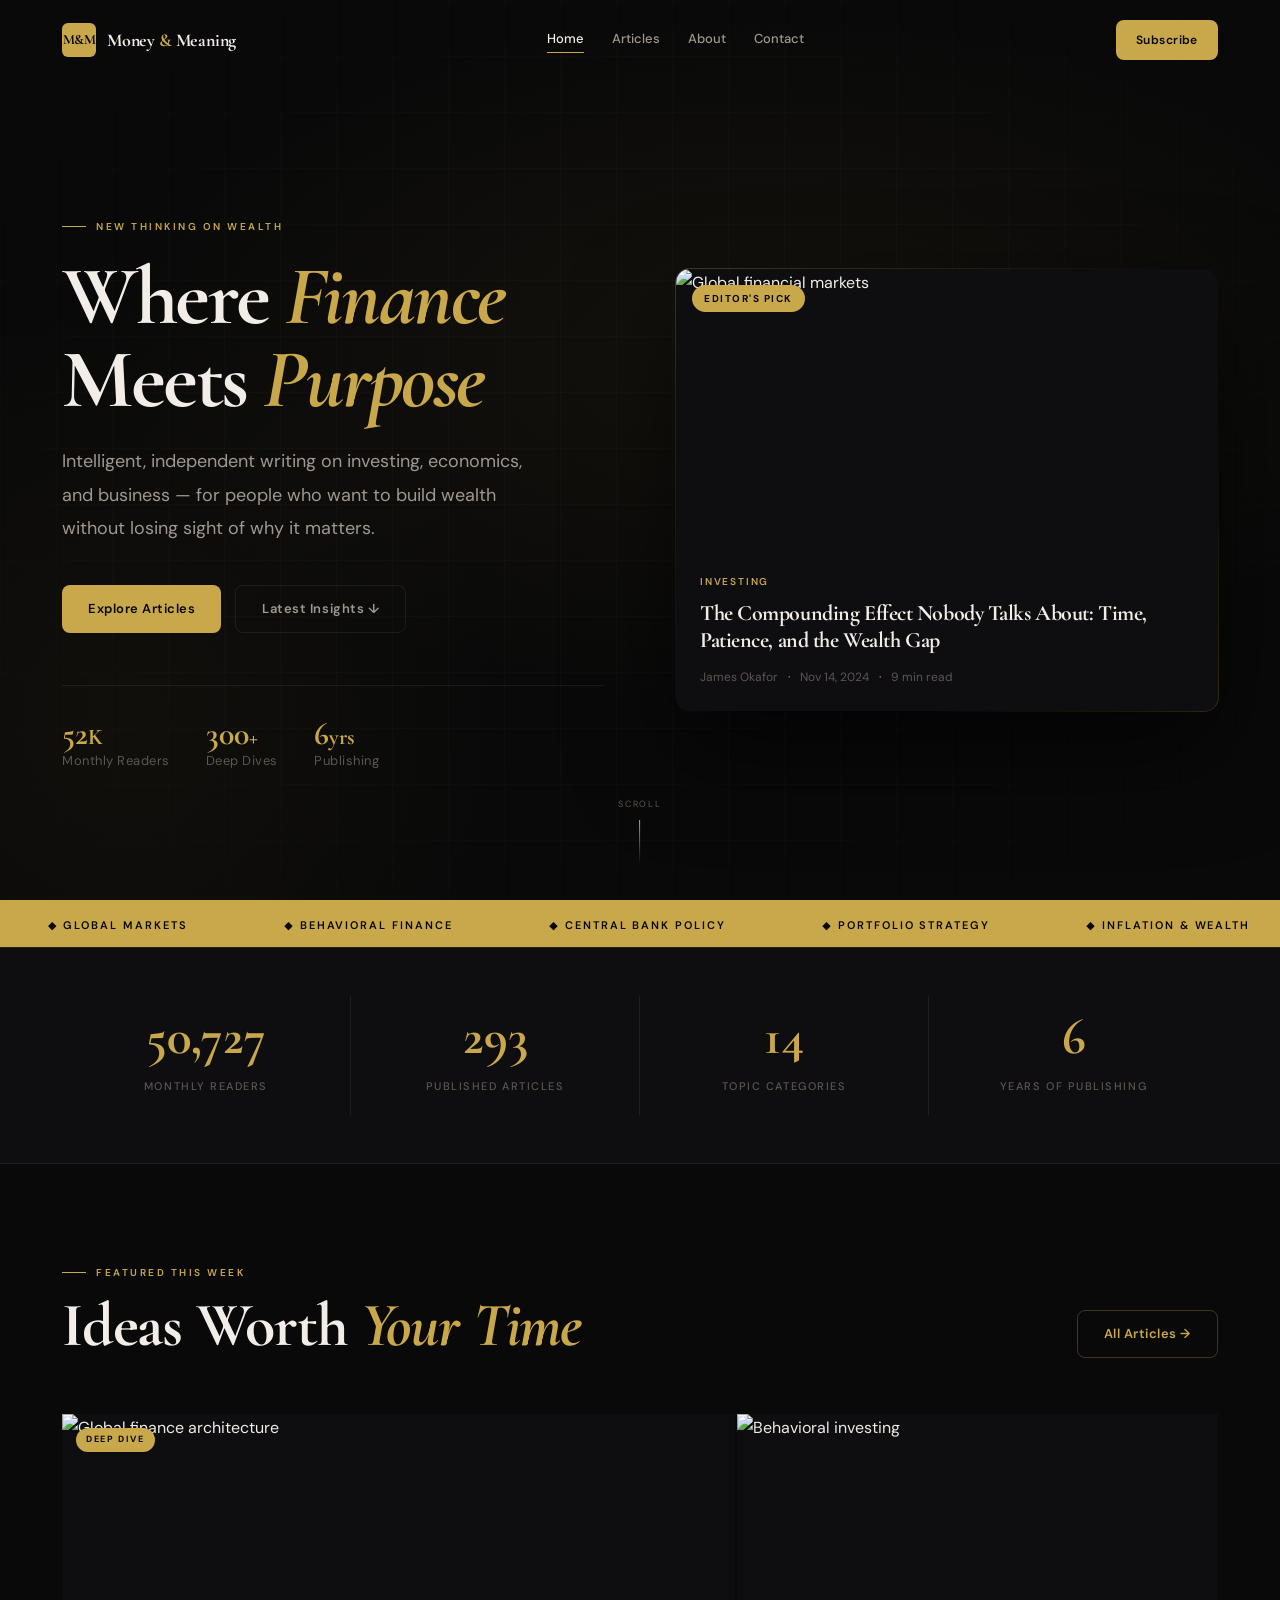
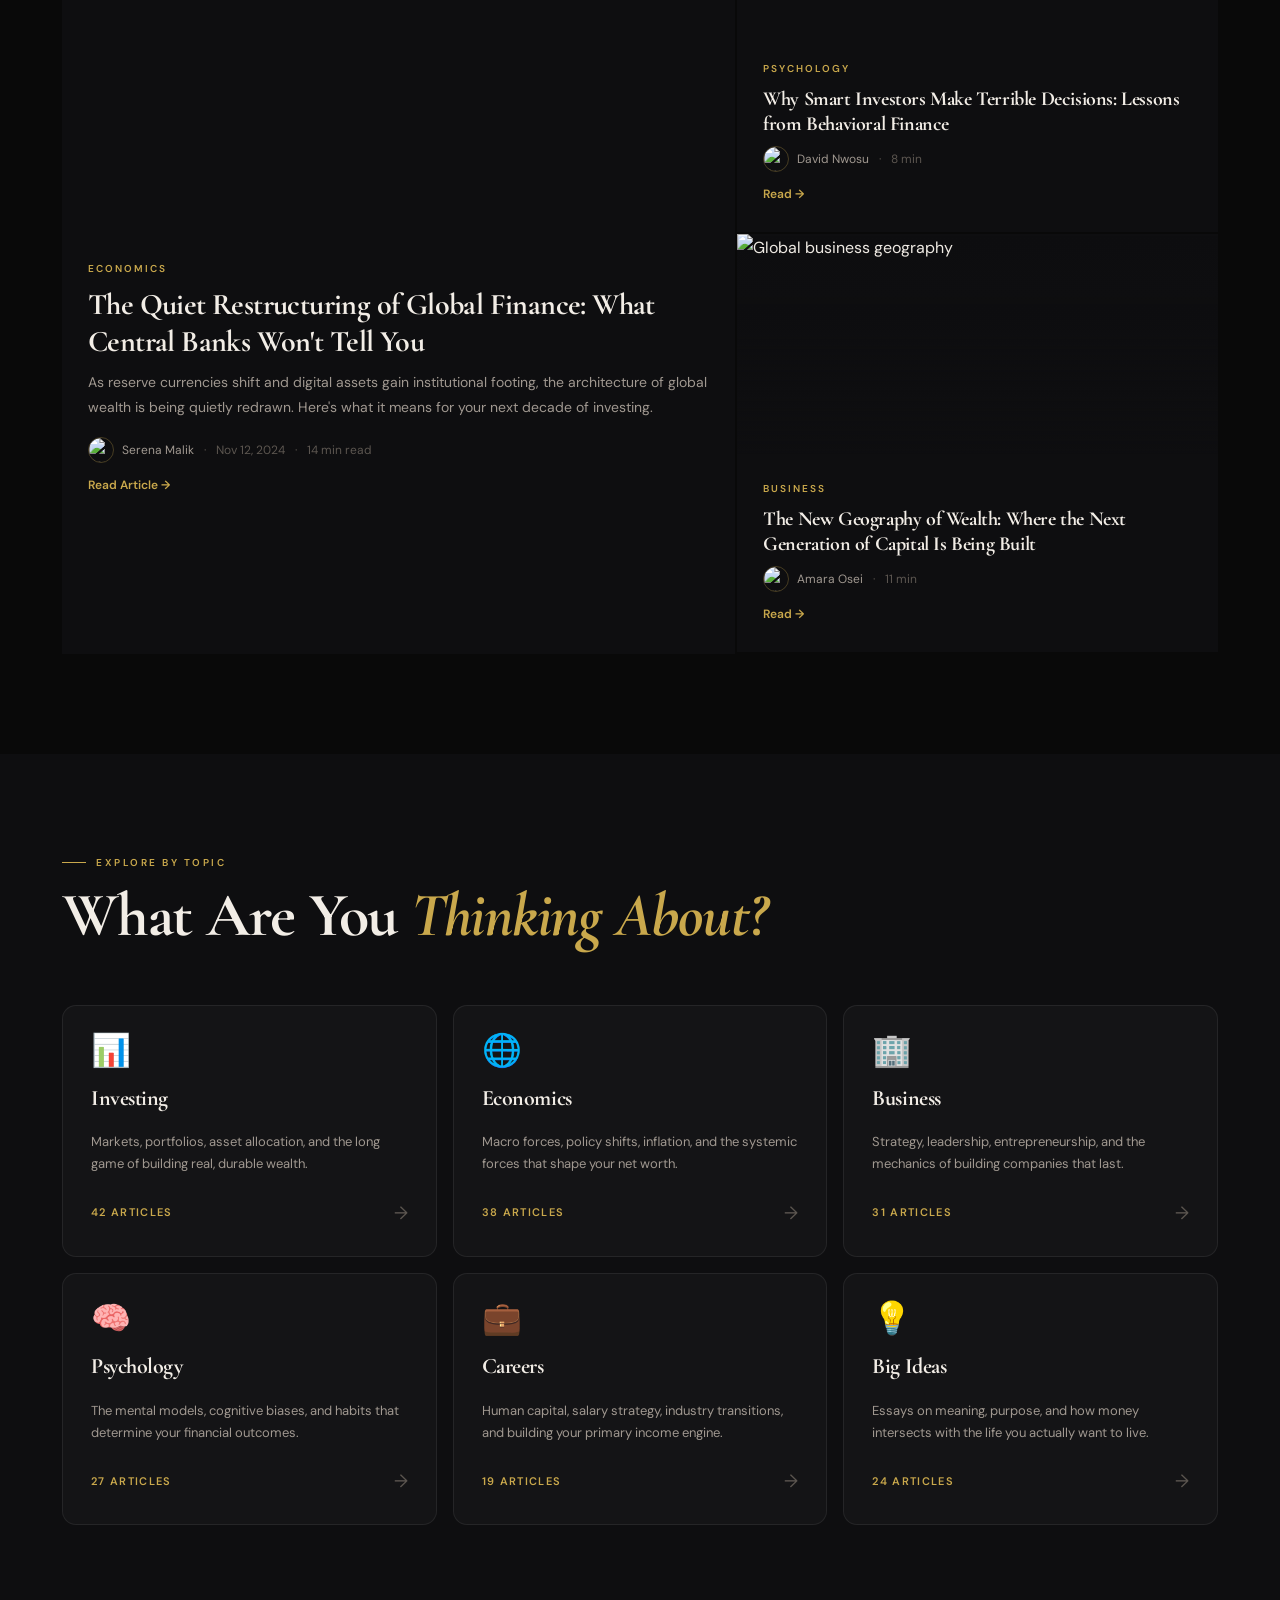
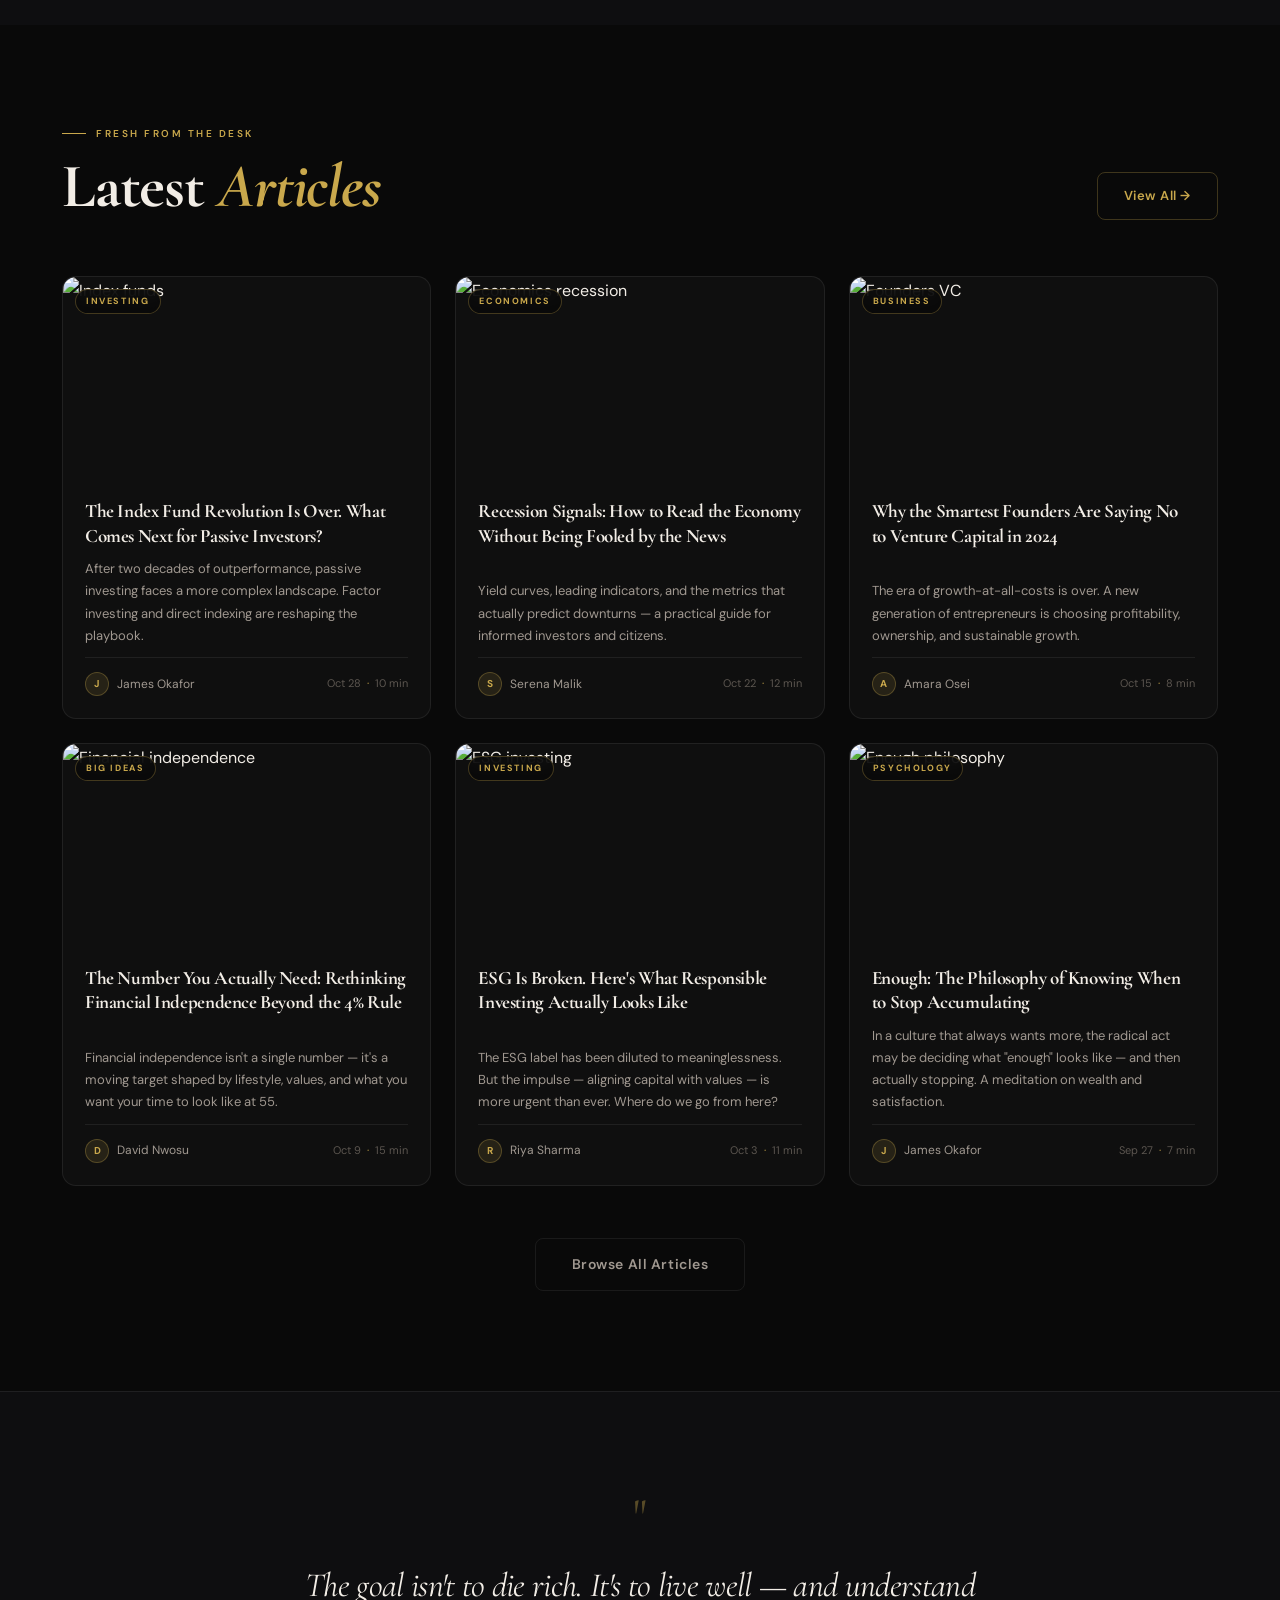
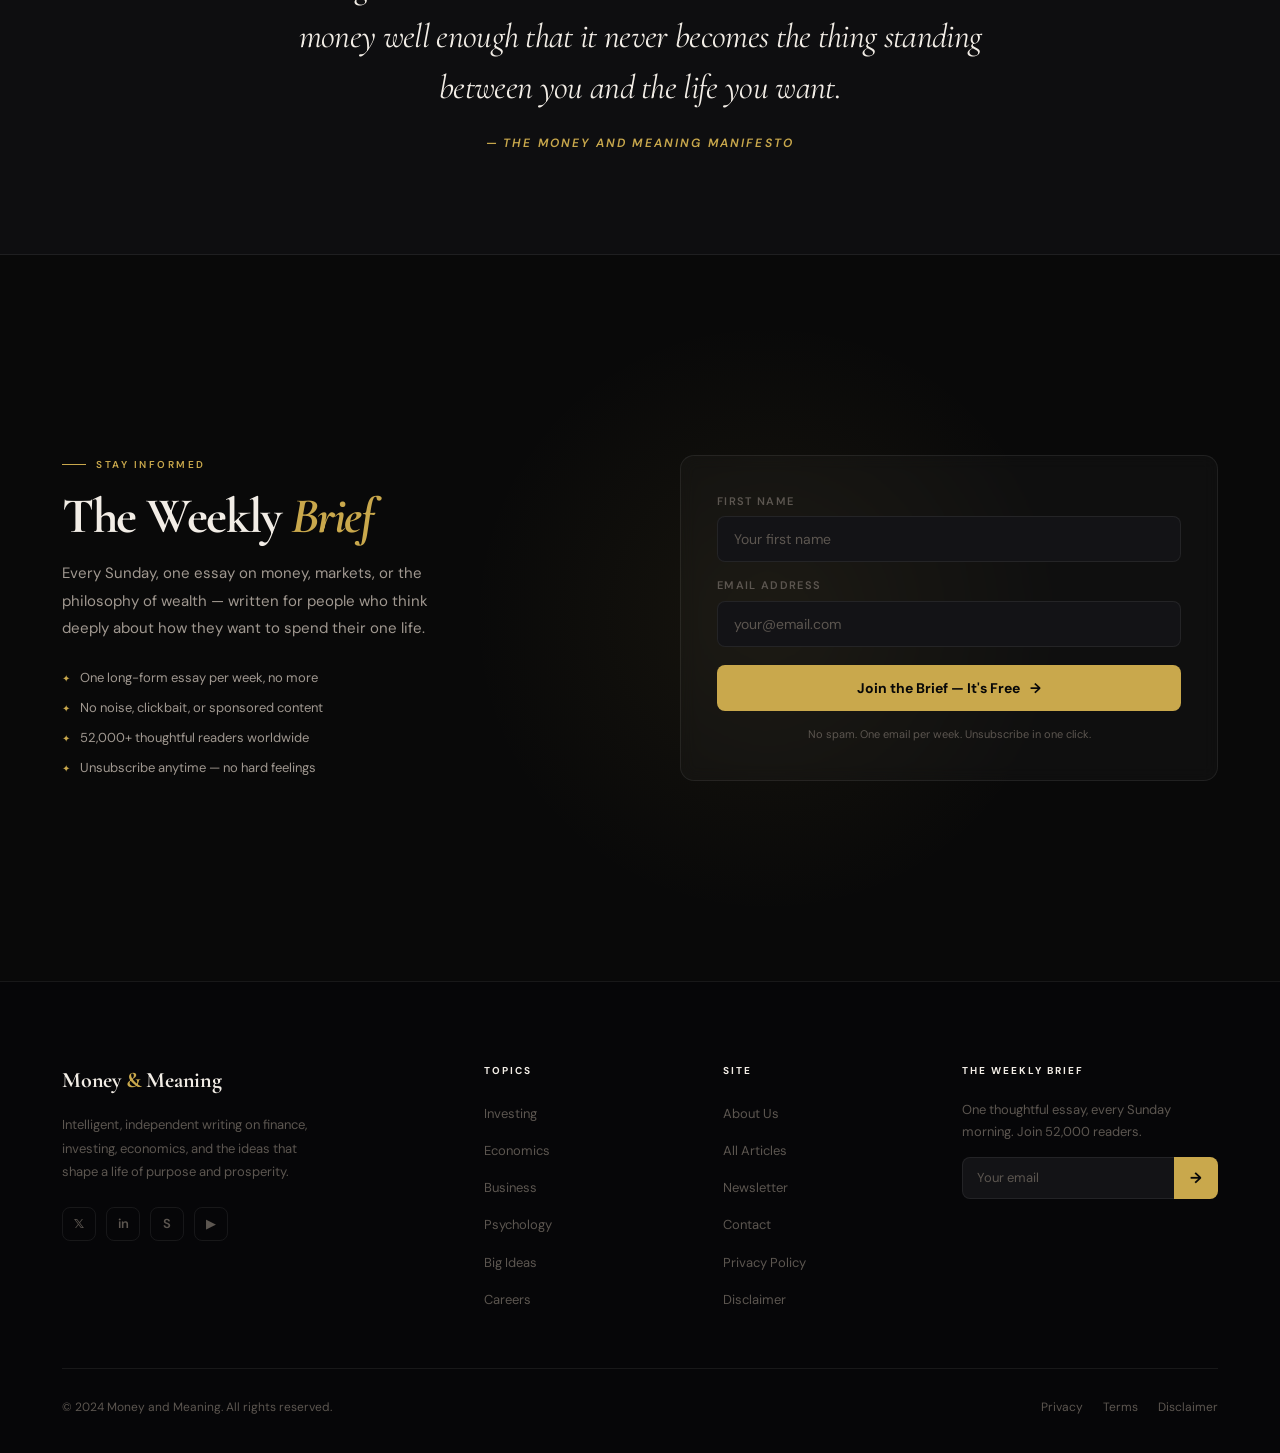
==== commit b54a72cf: "Add files via upload" ====
--- a/index.html
+++ b/index.html
@@ -1,604 +1,575 @@
 <!DOCTYPE html>
 <html lang="en">
 <head>
-<meta charset="UTF-8"/>
-<meta name="viewport" content="width=device-width,initial-scale=1"/>
-<meta name="description" content="Money and Meaning — intelligent writing on investing, economics, business, and the philosophy of building wealth with purpose."/>
-<meta property="og:title" content="Money and Meaning"/>
-<meta property="og:description" content="Where finance meets philosophy. Premium editorial on investing, economics, and purposeful wealth."/>
-<meta property="og:type" content="website"/>
-<link rel="preconnect" href="https://fonts.googleapis.com"/>
-<link rel="preconnect" href="https://fonts.gstatic.com" crossorigin/>
-<link href="https://fonts.googleapis.com/css2?family=Playfair+Display:ital,wght@0,400;0,700;0,900;1,400;1,700&family=Syne:wght@400;500;600;700&display=swap" rel="stylesheet"/>
-<link rel="stylesheet" href="style.css"/>
-<title>Money and Meaning — Finance with Purpose</title>
+  <meta charset="UTF-8"/>
+  <meta name="viewport" content="width=device-width,initial-scale=1"/>
+  <meta name="description" content="Money and Meaning — premium editorial on finance, investing, economics, and building a life of purpose and prosperity."/>
+  <meta name="keywords" content="finance, investing, economics, wealth, money, editorial, business, market analysis"/>
+  <meta name="author" content="Money and Meaning"/>
+  <meta property="og:title" content="Money and Meaning — Finance with Purpose"/>
+  <meta property="og:description" content="Where finance meets philosophy. Intelligent writing on investing, economics, and the pursuit of meaningful wealth."/>
+  <meta property="og:type" content="website"/>
+  <meta property="og:image" content="https://images.unsplash.com/photo-1611974789855-9c2a0a7236a3?w=1200&q=80"/>
+  <link rel="preconnect" href="https://fonts.googleapis.com"/>
+  <link rel="preconnect" href="https://fonts.gstatic.com" crossorigin/>
+  <link href="https://fonts.googleapis.com/css2?family=Cormorant+Garamond:ital,wght@0,400;0,600;0,700;1,400;1,600&family=DM+Sans:wght@300;400;500;600&display=swap" rel="stylesheet"/>
+  <link rel="stylesheet" href="style.css"/>
+  <title>Money and Meaning — Finance with Purpose</title>
 </head>
 <body>
 
-<!-- CURSOR -->
-<div class="cursor" id="cursor"></div>
-<div class="cursor-trail" id="cursorTrail"></div>
-
-<!-- LOADER -->
-<div class="loader" id="loader">
-  <div class="loader-inner">
-    <svg class="loader-ring" viewBox="0 0 60 60"><circle cx="30" cy="30" r="26" fill="none" stroke="currentColor" stroke-width="1" stroke-dasharray="163" stroke-dashoffset="163" class="loader-arc"/></svg>
-    <span class="loader-wordmark">M&amp;M</span>
-  </div>
+<!-- LOADING SCREEN -->
+<div id="loader">
+  <div class="loader-logo">M&amp;M</div>
+  <div class="loader-bar"><div class="loader-fill"></div></div>
 </div>
 
-<!-- NAV -->
-<header class="nav" id="nav">
-  <div class="nav-container">
-    <a href="#" class="nav-logo">
-      <span class="nav-logo-mark">◆</span>
-      <span class="nav-logo-text">Money <em>&amp;</em> Meaning</span>
+<!-- NAVBAR -->
+<header class="navbar" id="navbar">
+  <div class="nav-inner">
+    <a href="index.html" class="nav-logo">
+      <div class="logo-badge">M&amp;M</div>
+      <span class="logo-name">Money <span>&amp;</span> Meaning</span>
     </a>
-    <nav class="nav-links" id="navLinks">
-      <a href="#featured" class="nav-link">Insights</a>
-      <a href="#categories" class="nav-link">Topics</a>
-      <a href="#articles" class="nav-link">Articles</a>
-      <a href="#newsletter" class="nav-link">Newsletter</a>
+    <nav class="nav-links">
+      <a href="index.html"    class="nav-link active">Home</a>
+      <a href="articles.html" class="nav-link">Articles</a>
+      <a href="about.html"    class="nav-link">About</a>
+      <a href="contact.html"  class="nav-link">Contact</a>
     </nav>
-    <div class="nav-end">
-      <a href="#newsletter" class="nav-cta">Subscribe Free</a>
-      <button class="nav-burger" id="burger" aria-label="menu">
-        <span></span><span></span>
+    <div class="nav-right">
+      <a href="#newsletter" class="btn btn-gold" style="padding:10px 20px;font-size:12px">Subscribe</a>
+      <button class="hamburger" id="hamburger" aria-label="Open menu">
+        <span></span><span></span><span></span>
       </button>
     </div>
   </div>
-  <!-- mobile drawer -->
-  <div class="nav-drawer" id="drawer">
-    <a href="#featured">Insights</a>
-    <a href="#categories">Topics</a>
-    <a href="#articles">Articles</a>
-    <a href="#newsletter">Newsletter</a>
-    <a href="#newsletter" class="drawer-cta">Subscribe — It's Free</a>
-  </div>
 </header>
 
-<!-- ═══════ HERO ═══════ -->
+<!-- MOBILE NAV -->
+<nav class="mobile-nav" id="mobileNav">
+  <a href="index.html">Home</a>
+  <a href="articles.html">Articles</a>
+  <a href="about.html">About</a>
+  <a href="contact.html">Contact</a>
+  <a href="#newsletter" class="mobile-cta">Subscribe Free</a>
+</nav>
+
+<!-- ═══════════════════════════════
+     HERO
+═══════════════════════════════ -->
 <section class="hero" id="home">
-  <div class="hero-bg">
-    <div class="hero-gradient"></div>
-    <div class="hero-mesh"></div>
-    <canvas class="hero-canvas" id="heroCanvas"></canvas>
-  </div>
+  <div class="hero-bg"></div>
+  <div class="hero-grid"></div>
 
   <div class="hero-inner">
-    <div class="hero-left">
-      <div class="hero-kicker" data-reveal>
-        <span class="kicker-dot"></span>
-        <span>Premium Finance Editorial</span>
-      </div>
-
-      <h1 class="hero-headline" data-reveal data-delay="1">
-        Where <em>Finance</em><br>
-        Finds Its<br>
-        <em>Purpose</em>
+    <!-- Left: Content -->
+    <div class="hero-content">
+      <div class="hero-eyebrow reveal">
+        <span class="label">New Thinking on Wealth</span>
+      </div>
+      <h1 class="hero-title reveal reveal-d1">
+        Where <em>Finance</em><br>Meets <em>Purpose</em>
       </h1>
-
-      <p class="hero-sub" data-reveal data-delay="2">
+      <p class="hero-desc reveal reveal-d2">
         Intelligent, independent writing on investing, economics, and business — for people who want to build wealth without losing sight of why it matters.
       </p>
-
-      <div class="hero-actions" data-reveal data-delay="3">
-        <a href="#featured" class="btn-primary">
-          <span>Explore Insights</span>
-          <svg viewBox="0 0 20 20" fill="none"><path d="M4 10h12M10 4l6 6-6 6" stroke="currentColor" stroke-width="1.5" stroke-linecap="round" stroke-linejoin="round"/></svg>
-        </a>
-        <a href="#newsletter" class="btn-ghost">Join 52,000 Readers</a>
-      </div>
-
-      <div class="hero-proof" data-reveal data-delay="4">
-        <div class="proof-item">
-          <strong>52K+</strong><span>Monthly Readers</span>
-        </div>
-        <div class="proof-divider"></div>
-        <div class="proof-item">
-          <strong>300+</strong><span>Deep Dives</span>
-        </div>
-        <div class="proof-divider"></div>
-        <div class="proof-item">
-          <strong>6 Yrs</strong><span>Publishing</span>
-        </div>
-      </div>
-    </div>
-
-    <div class="hero-right" data-reveal data-delay="2">
-      <!-- Feature card -->
+      <div class="hero-cta reveal reveal-d3">
+        <a href="articles.html" class="btn btn-gold">Explore Articles</a>
+        <a href="#featured" class="btn btn-ghost">Latest Insights ↓</a>
+      </div>
+      <div class="hero-stats reveal reveal-d4">
+        <div class="h-stat">
+          <div class="num">52<span style="color:var(--gold);font-size:.7em">K</span></div>
+          <div class="unit">Monthly Readers</div>
+        </div>
+        <div class="h-stat">
+          <div class="num">300<span style="color:var(--gold);font-size:.7em">+</span></div>
+          <div class="unit">Deep Dives</div>
+        </div>
+        <div class="h-stat">
+          <div class="num">6<span style="color:var(--gold);font-size:.7em">yrs</span></div>
+          <div class="unit">Publishing</div>
+        </div>
+      </div>
+    </div>
+
+    <!-- Right: Feature Card -->
+    <div class="hero-card-wrap reveal reveal-d2">
       <div class="hero-card">
-        <div class="hc-image">
-          <img src="https://images.unsplash.com/photo-1611974789855-9c2a0a7236a3?w=800&q=80&auto=format" alt="Global markets" loading="eager"/>
-          <div class="hc-overlay"></div>
-          <span class="hc-badge">Editor's Pick</span>
-        </div>
-        <div class="hc-body">
-          <span class="hc-cat">Investing</span>
-          <h3 class="hc-title">The Compounding Effect Nobody Talks About: Time, Patience, and the Wealth Gap</h3>
-          <p class="hc-excerpt">Beyond returns — how the ultra-wealthy really leverage compounding, and what decades of behavioral research reveals for the rest of us.</p>
-          <div class="hc-meta">
-            <img class="hc-avatar" src="https://images.unsplash.com/photo-1500648767791-00dcc994a43e?w=60&q=80&auto=format" alt="James Okafor"/>
-            <span class="hc-author">James Okafor</span>
-            <span class="hc-sep">·</span>
-            <span class="hc-read">9 min read</span>
-          </div>
-        </div>
-      </div>
-
-      <!-- Floating chips -->
-      <div class="hero-chip hero-chip--1" data-reveal data-delay="4">
-        <span class="chip-icon">📈</span>
-        <div><strong>S&amp;P 500</strong><em>+18.4% YTD</em></div>
-      </div>
-      <div class="hero-chip hero-chip--2" data-reveal data-delay="5">
-        <span class="chip-icon">💡</span>
-        <div><strong>New Essay</strong><em>Published Today</em></div>
-      </div>
-    </div>
-  </div>
-
-  <div class="hero-scroll-cue">
+        <div class="hero-card-img">
+          <span class="hero-card-badge">Editor's Pick</span>
+          <img
+            src="https://images.unsplash.com/photo-1611974789855-9c2a0a7236a3?w=800&q=80"
+            alt="Global financial markets"
+            loading="eager"
+          />
+          <div class="hero-card-img-overlay"></div>
+        </div>
+        <div class="hero-card-body">
+          <div class="hero-card-cat">Investing</div>
+          <h3 class="hero-card-title">
+            The Compounding Effect Nobody Talks About: Time, Patience, and the Wealth Gap
+          </h3>
+          <div class="hero-card-meta">
+            <span>James Okafor</span>
+            <span class="meta-dot">·</span>
+            <span>Nov 14, 2024</span>
+            <span class="meta-dot">·</span>
+            <span>9 min read</span>
+          </div>
+        </div>
+      </div>
+    </div>
+  </div>
+
+  <div class="scroll-cue">
+    <span>Scroll</span>
     <div class="scroll-line"></div>
-    <span>Scroll</span>
-  </div>
-</section>
-
-<!-- MARQUEE -->
-<div class="marquee-bar" aria-hidden="true">
-  <div class="marquee-track">
-    <span>Global Markets</span><span class="mx">◆</span>
-    <span>Behavioral Finance</span><span class="mx">◆</span>
-    <span>Central Bank Policy</span><span class="mx">◆</span>
-    <span>Portfolio Strategy</span><span class="mx">◆</span>
-    <span>Inflation &amp; Wealth</span><span class="mx">◆</span>
-    <span>The 4% Rule</span><span class="mx">◆</span>
-    <span>Entrepreneurship</span><span class="mx">◆</span>
-    <span>Macro Economics</span><span class="mx">◆</span>
-    <span>ESG &amp; Values</span><span class="mx">◆</span>
-    <span>Global Markets</span><span class="mx">◆</span>
-    <span>Behavioral Finance</span><span class="mx">◆</span>
-    <span>Central Bank Policy</span><span class="mx">◆</span>
-    <span>Portfolio Strategy</span><span class="mx">◆</span>
-    <span>Inflation &amp; Wealth</span><span class="mx">◆</span>
-    <span>The 4% Rule</span><span class="mx">◆</span>
-    <span>Entrepreneurship</span><span class="mx">◆</span>
-    <span>Macro Economics</span><span class="mx">◆</span>
-    <span>ESG &amp; Values</span><span class="mx">◆</span>
+  </div>
+</section>
+
+<!-- TICKER -->
+<div class="ticker" aria-hidden="true">
+  <div class="ticker-track">
+    <span class="ticker-item">Global Markets</span>
+    <span class="ticker-item">Behavioral Finance</span>
+    <span class="ticker-item">Central Bank Policy</span>
+    <span class="ticker-item">Portfolio Strategy</span>
+    <span class="ticker-item">Inflation &amp; Wealth</span>
+    <span class="ticker-item">Entrepreneurship</span>
+    <span class="ticker-item">Macro Economics</span>
+    <span class="ticker-item">The 4% Rule Debate</span>
+    <span class="ticker-item">Global Markets</span>
+    <span class="ticker-item">Behavioral Finance</span>
+    <span class="ticker-item">Central Bank Policy</span>
+    <span class="ticker-item">Portfolio Strategy</span>
+    <span class="ticker-item">Inflation &amp; Wealth</span>
+    <span class="ticker-item">Entrepreneurship</span>
+    <span class="ticker-item">Macro Economics</span>
+    <span class="ticker-item">The 4% Rule Debate</span>
   </div>
 </div>
 
-<!-- ═══════ FEATURED INSIGHTS ═══════ -->
-<section class="section featured" id="featured">
-  <div class="container">
-    <div class="section-head" data-reveal>
-      <div class="section-head-left">
-        <span class="eyebrow">Featured This Week</span>
-        <h2 class="section-title">Ideas Worth<br><em>Your Time</em></h2>
-      </div>
-      <a href="#articles" class="link-arrow">Browse All <svg viewBox="0 0 20 20" fill="none"><path d="M4 10h12M10 4l6 6-6 6" stroke="currentColor" stroke-width="1.5" stroke-linecap="round" stroke-linejoin="round"/></svg></a>
-    </div>
-
-    <!-- Mosaic grid -->
-    <div class="feat-mosaic">
-
-      <!-- Main large -->
-      <article class="feat-main" data-reveal>
-        <a href="#" class="feat-link">
-          <div class="feat-img-wrap">
-            <img src="https://images.unsplash.com/photo-1486406146926-c627a92ad1ab?w=1000&q=80&auto=format" alt="Global finance" loading="lazy"/>
+<!-- ═══════════════════════════════
+     STATS BAR
+═══════════════════════════════ -->
+<section class="stats-bar">
+  <div class="stats-inner">
+    <div class="stat-item">
+      <span class="stat-num" data-count="52000">0</span>
+      <span class="stat-label">Monthly Readers</span>
+    </div>
+    <div class="stat-item">
+      <span class="stat-num" data-count="300">0</span>
+      <span class="stat-label">Published Articles</span>
+    </div>
+    <div class="stat-item">
+      <span class="stat-num" data-count="14">0</span>
+      <span class="stat-label">Topic Categories</span>
+    </div>
+    <div class="stat-item">
+      <span class="stat-num" data-count="6">0</span>
+      <span class="stat-label">Years of Publishing</span>
+    </div>
+  </div>
+</section>
+
+<!-- ═══════════════════════════════
+     FEATURED INSIGHTS
+═══════════════════════════════ -->
+<section class="featured sec" id="featured">
+  <div class="wrap">
+    <div class="sec-head reveal">
+      <div class="sec-head-left">
+        <span class="label">Featured This Week</span>
+        <h2 class="headline">Ideas Worth <em>Your Time</em></h2>
+      </div>
+      <a href="articles.html" class="btn btn-outline">All Articles →</a>
+    </div>
+
+    <div class="feat-grid">
+      <!-- MAIN large card -->
+      <article class="feat-card feat-card-main reveal">
+        <div class="feat-img">
+          <span class="feat-badge">Deep Dive</span>
+          <img
+            src="https://images.unsplash.com/photo-1486406146926-c627a92ad1ab?w=900&q=80"
+            alt="Global finance architecture"
+            loading="lazy"
+          />
+          <div class="feat-img-overlay"></div>
+        </div>
+        <div class="feat-body">
+          <span class="feat-cat">Economics</span>
+          <h3 class="feat-title feat-title-lg">
+            The Quiet Restructuring of Global Finance: What Central Banks Won't Tell You
+          </h3>
+          <p class="feat-excerpt">
+            As reserve currencies shift and digital assets gain institutional footing, the architecture of global wealth is being quietly redrawn. Here's what it means for your next decade of investing.
+          </p>
+          <div class="feat-meta">
+            <div class="feat-author">
+              <div class="feat-ava">
+                <img src="https://images.unsplash.com/photo-1507003211169-0a1dd7228f2d?w=80&q=80" alt="Serena Malik"/>
+              </div>
+              <span>Serena Malik</span>
+            </div>
+            <span>·</span><span>Nov 12, 2024</span><span>·</span><span>14 min read</span>
+          </div>
+          <a href="articles.html" class="feat-read">Read Article →</a>
+        </div>
+      </article>
+
+      <!-- Stack of two smaller cards -->
+      <div class="feat-stack">
+        <article class="feat-card reveal reveal-d1">
+          <div class="feat-img">
+            <img
+              src="https://images.unsplash.com/photo-1551836022-8b2858c9c69b?w=700&q=80"
+              alt="Behavioral investing"
+              loading="lazy"
+            />
             <div class="feat-img-overlay"></div>
-            <span class="feat-label">Deep Dive</span>
-          </div>
-          <div class="feat-content">
-            <span class="feat-cat">Economics</span>
-            <h3 class="feat-title-lg">The Quiet Restructuring of Global Finance: What Central Banks Won't Tell You</h3>
-            <p class="feat-excerpt">As reserve currencies shift and digital assets gain institutional footing, the architecture of global wealth is being quietly redrawn. Here's what it means for your next decade.</p>
+          </div>
+          <div class="feat-body">
+            <span class="feat-cat">Psychology</span>
+            <h3 class="feat-title feat-title-sm">
+              Why Smart Investors Make Terrible Decisions: Lessons from Behavioral Finance
+            </h3>
             <div class="feat-meta">
-              <img src="https://images.unsplash.com/photo-1531746020798-e6953c6e8e04?w=60&q=80&auto=format" alt="Serena Malik" class="feat-avatar"/>
-              <span>Serena Malik</span>
-              <span class="feat-dot">·</span>
-              <span>Nov 12</span>
-              <span class="feat-dot">·</span>
-              <span>14 min</span>
-            </div>
-          </div>
-        </a>
-      </article>
-
-      <!-- Side stack -->
-      <div class="feat-stack">
-        <article class="feat-side" data-reveal data-delay="1">
-          <a href="#" class="feat-link">
-            <div class="feat-side-img">
-              <img src="https://images.unsplash.com/photo-1551836022-8b2858c9c69b?w=500&q=80&auto=format" alt="Behavioral finance" loading="lazy"/>
-              <div class="feat-img-overlay"></div>
-            </div>
-            <div class="feat-content">
-              <span class="feat-cat">Psychology</span>
-              <h3 class="feat-title-sm">Why Smart Investors Make Terrible Decisions: Lessons from Behavioral Finance</h3>
-              <div class="feat-meta">
-                <span>David Nwosu</span><span class="feat-dot">·</span><span>8 min</span>
-              </div>
-            </div>
-          </a>
-        </article>
-
-        <article class="feat-side" data-reveal data-delay="2">
-          <a href="#" class="feat-link">
-            <div class="feat-side-img">
-              <img src="https://images.unsplash.com/photo-1553877522-43269d4ea984?w=500&q=80&auto=format" alt="Business" loading="lazy"/>
-              <div class="feat-img-overlay"></div>
-            </div>
-            <div class="feat-content">
-              <span class="feat-cat">Business</span>
-              <h3 class="feat-title-sm">Why the Smartest Founders Are Saying No to Venture Capital in 2024</h3>
-              <div class="feat-meta">
-                <span>Amara Osei</span><span class="feat-dot">·</span><span>11 min</span>
-              </div>
-            </div>
-          </a>
-        </article>
-      </div>
-
-    </div>
-  </div>
-</section>
-
-<!-- ═══════ CATEGORIES ═══════ -->
-<section class="section categories" id="categories">
-  <div class="container">
-    <div class="section-head" data-reveal>
-      <div class="section-head-left">
-        <span class="eyebrow">Explore by Topic</span>
-        <h2 class="section-title">What Are You<br><em>Thinking About?</em></h2>
-      </div>
-    </div>
-
-    <div class="cat-row">
-      <a href="#" class="cat-tile" data-reveal>
-        <div class="cat-icon">📊</div>
-        <div class="cat-body">
-          <h3>Investing</h3>
-          <p>Markets, portfolios, asset allocation, and the long game of building real wealth.</p>
-        </div>
-        <div class="cat-foot">
-          <span class="cat-count">42 articles</span>
-          <span class="cat-arrow">→</span>
-        </div>
-      </a>
-      <a href="#" class="cat-tile" data-reveal data-delay="1">
-        <div class="cat-icon">🌐</div>
-        <div class="cat-body">
-          <h3>Economics</h3>
-          <p>Macro forces, policy shifts, inflation, and what drives the global economy.</p>
-        </div>
-        <div class="cat-foot">
-          <span class="cat-count">38 articles</span>
-          <span class="cat-arrow">→</span>
-        </div>
-      </a>
-      <a href="#" class="cat-tile" data-reveal data-delay="2">
-        <div class="cat-icon">🏢</div>
-        <div class="cat-body">
-          <h3>Business</h3>
-          <p>Strategy, leadership, entrepreneurship, and what makes companies last.</p>
-        </div>
-        <div class="cat-foot">
-          <span class="cat-count">31 articles</span>
-          <span class="cat-arrow">→</span>
-        </div>
-      </a>
-      <a href="#" class="cat-tile" data-reveal data-delay="3">
-        <div class="cat-icon">🧠</div>
-        <div class="cat-body">
-          <h3>Psychology</h3>
-          <p>Mental models, cognitive biases, and the habits that determine your financial outcomes.</p>
-        </div>
-        <div class="cat-foot">
-          <span class="cat-count">27 articles</span>
-          <span class="cat-arrow">→</span>
-        </div>
-      </a>
-      <a href="#" class="cat-tile" data-reveal data-delay="4">
-        <div class="cat-icon">💡</div>
-        <div class="cat-body">
-          <h3>Big Ideas</h3>
-          <p>Essays on meaning, purpose, and how money intersects with the life you want.</p>
-        </div>
-        <div class="cat-foot">
-          <span class="cat-count">24 articles</span>
-          <span class="cat-arrow">→</span>
-        </div>
-      </a>
-    </div>
-  </div>
-</section>
-
-<!-- ═══════ STATISTICS ═══════ -->
-<section class="stats-section">
-  <div class="stats-inner">
-    <div class="stats-text" data-reveal>
-      <span class="eyebrow" style="color:var(--gold)">By the Numbers</span>
-      <h2 class="section-title" style="color:#fff">Trusted by Readers<br><em>Who Think Deeply</em></h2>
-      <p>Six years of independent editorial. No advertisers, no sponsors, no agenda — just rigorous thinking on the things that shape financial lives.</p>
-    </div>
-    <div class="stats-grid">
-      <div class="stat-box" data-reveal data-delay="1">
-        <span class="stat-num" data-count="52000">0</span>
-        <span class="stat-label">Monthly Readers</span>
-      </div>
-      <div class="stat-box" data-reveal data-delay="2">
-        <span class="stat-num" data-count="300">0</span>
-        <span class="stat-label">Published Articles</span>
-      </div>
-      <div class="stat-box" data-reveal data-delay="3">
-        <span class="stat-num" data-count="6">0</span>
-        <span class="stat-label">Years Publishing</span>
-      </div>
-      <div class="stat-box" data-reveal data-delay="4">
-        <span class="stat-num" data-count="14">0</span>
-        <span class="stat-label">Topic Categories</span>
-      </div>
-    </div>
-  </div>
-</section>
-
-<!-- ═══════ ARTICLES ═══════ -->
-<section class="section articles-section" id="articles">
-  <div class="container">
-    <div class="section-head" data-reveal>
-      <div class="section-head-left">
-        <span class="eyebrow">Fresh from the Desk</span>
-        <h2 class="section-title">Latest <em>Articles</em></h2>
-      </div>
-      <a href="#" class="link-arrow">All Articles <svg viewBox="0 0 20 20" fill="none"><path d="M4 10h12M10 4l6 6-6 6" stroke="currentColor" stroke-width="1.5" stroke-linecap="round" stroke-linejoin="round"/></svg></a>
-    </div>
-
-    <div class="articles-grid">
-
-      <article class="art-card" data-reveal>
-        <a href="#" class="art-card-link">
-          <div class="art-img-wrap">
-            <img src="https://images.unsplash.com/photo-1611974789855-9c2a0a7236a3?w=600&q=80&auto=format" alt="Index funds" loading="lazy"/>
-            <span class="art-tag">Investing</span>
-          </div>
-          <div class="art-body">
-            <h3 class="art-title">The Index Fund Revolution Is Over. What Comes Next for Passive Investors?</h3>
-            <p class="art-exc">After two decades of outperformance, index funds face a more complex landscape. Factor investing and direct indexing are reshaping the passive strategy.</p>
-            <div class="art-foot">
-              <div class="art-author">
-                <div class="art-ava">J</div>
-                <span>James Okafor</span>
-              </div>
-              <div class="art-date">Oct 28 · 10 min</div>
-            </div>
-          </div>
-        </a>
-      </article>
-
-      <article class="art-card" data-reveal data-delay="1">
-        <a href="#" class="art-card-link">
-          <div class="art-img-wrap">
-            <img src="https://images.unsplash.com/photo-1590283603385-17ffb3a7f29f?w=600&q=80&auto=format" alt="Recession" loading="lazy"/>
-            <span class="art-tag">Economics</span>
-          </div>
-          <div class="art-body">
-            <h3 class="art-title">Recession Signals: How to Read the Economy Without Being Fooled by the News</h3>
-            <p class="art-exc">Yield curves, leading indicators, and the metrics that actually predict downturns — a practical guide for informed citizens and investors alike.</p>
-            <div class="art-foot">
-              <div class="art-author">
-                <div class="art-ava">S</div>
-                <span>Serena Malik</span>
-              </div>
-              <div class="art-date">Oct 22 · 12 min</div>
-            </div>
-          </div>
-        </a>
-      </article>
-
-      <article class="art-card" data-reveal data-delay="2">
-        <a href="#" class="art-card-link">
-          <div class="art-img-wrap">
-            <img src="https://images.unsplash.com/photo-1434030216411-0b793f4b4173?w=600&q=80&auto=format" alt="Financial independence" loading="lazy"/>
-            <span class="art-tag">Big Ideas</span>
-          </div>
-          <div class="art-body">
-            <h3 class="art-title">The Number You Actually Need: Rethinking Financial Independence Beyond the 4% Rule</h3>
-            <p class="art-exc">Financial independence isn't a single number — it's a moving target shaped by lifestyle, values, and what you actually want your time to look like at 55.</p>
-            <div class="art-foot">
-              <div class="art-author">
-                <div class="art-ava">D</div>
+              <div class="feat-author">
+                <div class="feat-ava">
+                  <img src="https://images.unsplash.com/photo-1500648767791-00dcc994a43e?w=80&q=80" alt="David Nwosu"/>
+                </div>
                 <span>David Nwosu</span>
               </div>
-              <div class="art-date">Oct 9 · 15 min</div>
+              <span>·</span><span>8 min</span>
             </div>
-          </div>
-        </a>
-      </article>
-
-      <article class="art-card" data-reveal>
-        <a href="#" class="art-card-link">
-          <div class="art-img-wrap">
-            <img src="https://images.unsplash.com/photo-1542744173-8e7e53415bb0?w=600&q=80&auto=format" alt="ESG" loading="lazy"/>
-            <span class="art-tag">Investing</span>
-          </div>
-          <div class="art-body">
-            <h3 class="art-title">ESG Is Broken. Here's What Responsible Investing Actually Looks Like</h3>
-            <p class="art-exc">The ESG label has been diluted beyond recognition. But the impulse — aligning capital with values — is more important than ever. Where do we go now?</p>
-            <div class="art-foot">
-              <div class="art-author">
-                <div class="art-ava">R</div>
-                <span>Riya Sharma</span>
-              </div>
-              <div class="art-date">Oct 3 · 11 min</div>
-            </div>
-          </div>
-        </a>
-      </article>
-
-      <article class="art-card" data-reveal data-delay="1">
-        <a href="#" class="art-card-link">
-          <div class="art-img-wrap">
-            <img src="https://images.unsplash.com/photo-1507003211169-0a1dd7228f2d?w=600&q=80&auto=format" alt="Psychology" loading="lazy"/>
-            <span class="art-tag">Psychology</span>
-          </div>
-          <div class="art-body">
-            <h3 class="art-title">Enough: The Philosophy of Knowing When to Stop Accumulating</h3>
-            <p class="art-exc">In a culture that always wants more, the radical act may be deciding what "enough" looks like — and then actually stopping. A meditation on wealth and meaning.</p>
-            <div class="art-foot">
-              <div class="art-author">
-                <div class="art-ava">J</div>
-                <span>James Okafor</span>
-              </div>
-              <div class="art-date">Sep 27 · 7 min</div>
-            </div>
-          </div>
-        </a>
-      </article>
-
-      <article class="art-card" data-reveal data-delay="2">
-        <a href="#" class="art-card-link">
-          <div class="art-img-wrap">
-            <img src="https://images.unsplash.com/photo-1444653614773-995cb1ef9efa?w=600&q=80&auto=format" alt="Global wealth" loading="lazy"/>
-            <span class="art-tag">Economics</span>
-          </div>
-          <div class="art-body">
-            <h3 class="art-title">The New Geography of Wealth: Where the Next Generation of Capital Is Being Built</h3>
-            <p class="art-exc">Southeast Asia, West Africa, and the Gulf states are emerging as new centres of capital formation. Here's what it means for global investment strategy.</p>
-            <div class="art-foot">
-              <div class="art-author">
-                <div class="art-ava">A</div>
+            <a href="articles.html" class="feat-read">Read →</a>
+          </div>
+        </article>
+
+        <article class="feat-card reveal reveal-d2">
+          <div class="feat-img">
+            <img
+              src="https://images.unsplash.com/photo-1444653614773-995cb1ef9efa?w=700&q=80"
+              alt="Global business geography"
+              loading="lazy"
+            />
+            <div class="feat-img-overlay"></div>
+          </div>
+          <div class="feat-body">
+            <span class="feat-cat">Business</span>
+            <h3 class="feat-title feat-title-sm">
+              The New Geography of Wealth: Where the Next Generation of Capital Is Being Built
+            </h3>
+            <div class="feat-meta">
+              <div class="feat-author">
+                <div class="feat-ava">
+                  <img src="https://images.unsplash.com/photo-1531746020798-e6953c6e8e04?w=80&q=80" alt="Amara Osei"/>
+                </div>
                 <span>Amara Osei</span>
               </div>
-              <div class="art-date">Sep 10 · 11 min</div>
+              <span>·</span><span>11 min</span>
             </div>
-          </div>
-        </a>
-      </article>
-
-    </div>
-  </div>
-</section>
-
-<!-- QUOTE BREAK -->
-<div class="quote-break">
-  <div class="container">
-    <blockquote class="pullquote" data-reveal>
-      <span class="pq-mark">"</span>
-      The goal isn't to die rich. It's to live well — and understand money well enough that it never stands between you and the life you actually want.
-      <cite>— The Money and Meaning Manifesto</cite>
+            <a href="articles.html" class="feat-read">Read →</a>
+          </div>
+        </article>
+      </div>
+    </div>
+  </div>
+</section>
+
+<!-- ═══════════════════════════════
+     CATEGORIES
+═══════════════════════════════ -->
+<section class="categories sec" id="categories">
+  <div class="wrap">
+    <div class="sec-head reveal">
+      <div class="sec-head-left">
+        <span class="label">Explore by Topic</span>
+        <h2 class="headline">What Are You <em>Thinking About?</em></h2>
+      </div>
+    </div>
+
+    <div class="cat-grid">
+      <a href="articles.html" class="cat-card reveal">
+        <div class="cat-icon">📊</div>
+        <div class="cat-name">Investing</div>
+        <div class="cat-desc">Markets, portfolios, asset allocation, and the long game of building real, durable wealth.</div>
+        <div class="cat-footer">
+          <span class="cat-count">42 Articles</span>
+          <span class="cat-arrow">→</span>
+        </div>
+      </a>
+      <a href="articles.html" class="cat-card reveal reveal-d1">
+        <div class="cat-icon">🌐</div>
+        <div class="cat-name">Economics</div>
+        <div class="cat-desc">Macro forces, policy shifts, inflation, and the systemic forces that shape your net worth.</div>
+        <div class="cat-footer">
+          <span class="cat-count">38 Articles</span>
+          <span class="cat-arrow">→</span>
+        </div>
+      </a>
+      <a href="articles.html" class="cat-card reveal reveal-d2">
+        <div class="cat-icon">🏢</div>
+        <div class="cat-name">Business</div>
+        <div class="cat-desc">Strategy, leadership, entrepreneurship, and the mechanics of building companies that last.</div>
+        <div class="cat-footer">
+          <span class="cat-count">31 Articles</span>
+          <span class="cat-arrow">→</span>
+        </div>
+      </a>
+      <a href="articles.html" class="cat-card reveal reveal-d1">
+        <div class="cat-icon">🧠</div>
+        <div class="cat-name">Psychology</div>
+        <div class="cat-desc">The mental models, cognitive biases, and habits that determine your financial outcomes.</div>
+        <div class="cat-footer">
+          <span class="cat-count">27 Articles</span>
+          <span class="cat-arrow">→</span>
+        </div>
+      </a>
+      <a href="articles.html" class="cat-card reveal reveal-d2">
+        <div class="cat-icon">💼</div>
+        <div class="cat-name">Careers</div>
+        <div class="cat-desc">Human capital, salary strategy, industry transitions, and building your primary income engine.</div>
+        <div class="cat-footer">
+          <span class="cat-count">19 Articles</span>
+          <span class="cat-arrow">→</span>
+        </div>
+      </a>
+      <a href="articles.html" class="cat-card reveal reveal-d3">
+        <div class="cat-icon">💡</div>
+        <div class="cat-name">Big Ideas</div>
+        <div class="cat-desc">Essays on meaning, purpose, and how money intersects with the life you actually want to live.</div>
+        <div class="cat-footer">
+          <span class="cat-count">24 Articles</span>
+          <span class="cat-arrow">→</span>
+        </div>
+      </a>
+    </div>
+  </div>
+</section>
+
+<!-- ═══════════════════════════════
+     LATEST ARTICLES
+═══════════════════════════════ -->
+<section class="articles sec">
+  <div class="wrap">
+    <div class="sec-head reveal">
+      <div class="sec-head-left">
+        <span class="label">Fresh from the Desk</span>
+        <h2 class="headline">Latest <em>Articles</em></h2>
+      </div>
+      <a href="articles.html" class="btn btn-outline">View All →</a>
+    </div>
+
+    <div class="blog-grid">
+
+      <article class="blog-card reveal" data-cat="investing">
+        <div class="blog-card-img">
+          <img src="https://images.unsplash.com/photo-1611974789855-9c2a0a7236a3?w=700&q=80" alt="Index funds" loading="lazy"/>
+          <span class="blog-card-img-tag">Investing</span>
+        </div>
+        <div class="blog-card-body">
+          <h3 class="blog-card-title">The Index Fund Revolution Is Over. What Comes Next for Passive Investors?</h3>
+          <p class="blog-card-exc">After two decades of outperformance, passive investing faces a more complex landscape. Factor investing and direct indexing are reshaping the playbook.</p>
+          <div class="blog-card-foot">
+            <div class="bc-author"><div class="bc-ava">J</div><span>James Okafor</span></div>
+            <div class="bc-meta"><span>Oct 28</span><span class="bc-dot">·</span><span>10 min</span></div>
+          </div>
+        </div>
+      </article>
+
+      <article class="blog-card reveal reveal-d1" data-cat="economics">
+        <div class="blog-card-img">
+          <img src="https://images.unsplash.com/photo-1590283603385-17ffb3a7f29f?w=700&q=80" alt="Economics recession" loading="lazy"/>
+          <span class="blog-card-img-tag">Economics</span>
+        </div>
+        <div class="blog-card-body">
+          <h3 class="blog-card-title">Recession Signals: How to Read the Economy Without Being Fooled by the News</h3>
+          <p class="blog-card-exc">Yield curves, leading indicators, and the metrics that actually predict downturns — a practical guide for informed investors and citizens.</p>
+          <div class="blog-card-foot">
+            <div class="bc-author"><div class="bc-ava">S</div><span>Serena Malik</span></div>
+            <div class="bc-meta"><span>Oct 22</span><span class="bc-dot">·</span><span>12 min</span></div>
+          </div>
+        </div>
+      </article>
+
+      <article class="blog-card reveal reveal-d2" data-cat="business">
+        <div class="blog-card-img">
+          <img src="https://images.unsplash.com/photo-1553877522-43269d4ea984?w=700&q=80" alt="Founders VC" loading="lazy"/>
+          <span class="blog-card-img-tag">Business</span>
+        </div>
+        <div class="blog-card-body">
+          <h3 class="blog-card-title">Why the Smartest Founders Are Saying No to Venture Capital in 2024</h3>
+          <p class="blog-card-exc">The era of growth-at-all-costs is over. A new generation of entrepreneurs is choosing profitability, ownership, and sustainable growth.</p>
+          <div class="blog-card-foot">
+            <div class="bc-author"><div class="bc-ava">A</div><span>Amara Osei</span></div>
+            <div class="bc-meta"><span>Oct 15</span><span class="bc-dot">·</span><span>8 min</span></div>
+          </div>
+        </div>
+      </article>
+
+      <article class="blog-card reveal" data-cat="big-ideas">
+        <div class="blog-card-img">
+          <img src="https://images.unsplash.com/photo-1507003211169-0a1dd7228f2d?w=700&q=80" alt="Financial independence" loading="lazy"/>
+          <span class="blog-card-img-tag">Big Ideas</span>
+        </div>
+        <div class="blog-card-body">
+          <h3 class="blog-card-title">The Number You Actually Need: Rethinking Financial Independence Beyond the 4% Rule</h3>
+          <p class="blog-card-exc">Financial independence isn't a single number — it's a moving target shaped by lifestyle, values, and what you want your time to look like at 55.</p>
+          <div class="blog-card-foot">
+            <div class="bc-author"><div class="bc-ava">D</div><span>David Nwosu</span></div>
+            <div class="bc-meta"><span>Oct 9</span><span class="bc-dot">·</span><span>15 min</span></div>
+          </div>
+        </div>
+      </article>
+
+      <article class="blog-card reveal reveal-d1" data-cat="investing">
+        <div class="blog-card-img">
+          <img src="https://images.unsplash.com/photo-1542744173-8e7e53415bb0?w=700&q=80" alt="ESG investing" loading="lazy"/>
+          <span class="blog-card-img-tag">Investing</span>
+        </div>
+        <div class="blog-card-body">
+          <h3 class="blog-card-title">ESG Is Broken. Here's What Responsible Investing Actually Looks Like</h3>
+          <p class="blog-card-exc">The ESG label has been diluted to meaninglessness. But the impulse — aligning capital with values — is more urgent than ever. Where do we go from here?</p>
+          <div class="blog-card-foot">
+            <div class="bc-author"><div class="bc-ava">R</div><span>Riya Sharma</span></div>
+            <div class="bc-meta"><span>Oct 3</span><span class="bc-dot">·</span><span>11 min</span></div>
+          </div>
+        </div>
+      </article>
+
+      <article class="blog-card reveal reveal-d2" data-cat="psychology">
+        <div class="blog-card-img">
+          <img src="https://images.unsplash.com/photo-1434030216411-0b793f4b4173?w=700&q=80" alt="Enough philosophy" loading="lazy"/>
+          <span class="blog-card-img-tag">Psychology</span>
+        </div>
+        <div class="blog-card-body">
+          <h3 class="blog-card-title">Enough: The Philosophy of Knowing When to Stop Accumulating</h3>
+          <p class="blog-card-exc">In a culture that always wants more, the radical act may be deciding what "enough" looks like — and then actually stopping. A meditation on wealth and satisfaction.</p>
+          <div class="blog-card-foot">
+            <div class="bc-author"><div class="bc-ava">J</div><span>James Okafor</span></div>
+            <div class="bc-meta"><span>Sep 27</span><span class="bc-dot">·</span><span>7 min</span></div>
+          </div>
+        </div>
+      </article>
+
+    </div>
+
+    <div class="load-more reveal">
+      <a href="articles.html" class="btn btn-ghost" style="padding:14px 36px;font-size:14px">Browse All Articles</a>
+    </div>
+  </div>
+</section>
+
+<!-- ═══════════════════════════════
+     PHILOSOPHY / QUOTE
+═══════════════════════════════ -->
+<section class="philosophy">
+  <div class="phil-inner reveal">
+    <div class="phil-ornament">"</div>
+    <blockquote class="phil-quote">
+      The goal isn't to die rich. It's to live well — and understand money well enough that it never becomes the thing standing between you and the life you want.
     </blockquote>
-  </div>
-</div>
-
-<!-- ═══════ NEWSLETTER ═══════ -->
-<section class="section newsletter-section" id="newsletter">
-  <div class="container">
-    <div class="nl-wrap">
-      <div class="nl-left" data-reveal>
-        <span class="eyebrow">The Weekly Brief</span>
-        <h2 class="nl-title">One Essay.<br>Every Sunday.<br><em>Free, Always.</em></h2>
-        <p class="nl-desc">Join 52,000 readers who receive one carefully written essay on money, markets, or the philosophy of wealth every Sunday morning. No noise. No agenda.</p>
-        <ul class="nl-perks">
-          <li><span class="perk-icon">◆</span> Long-form only — no quick takes</li>
-          <li><span class="perk-icon">◆</span> Zero sponsored content, ever</li>
-          <li><span class="perk-icon">◆</span> 52,000+ thoughtful readers</li>
-          <li><span class="perk-icon">◆</span> Unsubscribe in one click</li>
+    <cite class="phil-cite">— The Money and Meaning Manifesto</cite>
+  </div>
+</section>
+
+<!-- ═══════════════════════════════
+     NEWSLETTER
+═══════════════════════════════ -->
+<section class="newsletter sec" id="newsletter">
+  <div class="nl-inner">
+    <div class="nl-left reveal">
+      <span class="label">Stay Informed</span>
+      <h2 class="nl-title">The Weekly <em>Brief</em></h2>
+      <p class="nl-desc">Every Sunday, one essay on money, markets, or the philosophy of wealth — written for people who think deeply about how they want to spend their one life.</p>
+      <ul class="nl-perks">
+        <li class="nl-perk">One long-form essay per week, no more</li>
+        <li class="nl-perk">No noise, clickbait, or sponsored content</li>
+        <li class="nl-perk">52,000+ thoughtful readers worldwide</li>
+        <li class="nl-perk">Unsubscribe anytime — no hard feelings</li>
+      </ul>
+    </div>
+
+    <div class="nl-form-box reveal reveal-d2">
+      <form class="nl-form" id="nlForm">
+        <div class="nl-field">
+          <label for="nlName">First Name</label>
+          <input type="text" id="nlName" name="name" placeholder="Your first name" required autocomplete="given-name"/>
+        </div>
+        <div class="nl-field">
+          <label for="nlEmail">Email Address</label>
+          <input type="email" id="nlEmail" name="email" placeholder="your@email.com" required autocomplete="email"/>
+        </div>
+        <button type="submit" class="nl-submit">
+          <span>Join the Brief — It's Free</span>
+          <span>→</span>
+        </button>
+        <p class="nl-note">No spam. One email per week. Unsubscribe in one click.</p>
+      </form>
+      <div class="nl-success" id="nlSuccess">
+        <div class="nl-success-icon">✓</div>
+        <h3>You're in.</h3>
+        <p>Welcome to the Money and Meaning community. Your first issue arrives this Sunday.</p>
+      </div>
+    </div>
+  </div>
+</section>
+
+<!-- ═══════════════════════════════
+     FOOTER
+═══════════════════════════════ -->
+<footer class="footer">
+  <div class="footer-inner">
+    <div class="footer-top">
+      <div class="footer-brand">
+        <a href="index.html" class="f-logo">Money <span>&amp;</span> Meaning</a>
+        <p class="f-desc">Intelligent, independent writing on finance, investing, economics, and the ideas that shape a life of purpose and prosperity.</p>
+        <div class="f-social">
+          <a href="#" class="soc-btn" aria-label="Twitter/X">𝕏</a>
+          <a href="#" class="soc-btn" aria-label="LinkedIn">in</a>
+          <a href="#" class="soc-btn" aria-label="Substack">S</a>
+          <a href="#" class="soc-btn" aria-label="YouTube">▶</a>
+        </div>
+      </div>
+      <div>
+        <div class="f-col-title">Topics</div>
+        <ul class="f-links">
+          <li><a href="articles.html">Investing</a></li>
+          <li><a href="articles.html">Economics</a></li>
+          <li><a href="articles.html">Business</a></li>
+          <li><a href="articles.html">Psychology</a></li>
+          <li><a href="articles.html">Big Ideas</a></li>
+          <li><a href="articles.html">Careers</a></li>
         </ul>
       </div>
-
-      <div class="nl-right" data-reveal data-delay="2">
-        <form class="nl-form" id="nlForm">
-          <div class="nl-form-header">
-            <h3>Start Reading</h3>
-            <p>Your first issue arrives this Sunday.</p>
-          </div>
-          <div class="nl-fields">
-            <div class="nl-field">
-              <label for="nlName">First Name</label>
-              <input type="text" id="nlName" name="name" placeholder="e.g. Alex" autocomplete="given-name" required/>
-            </div>
-            <div class="nl-field">
-              <label for="nlEmail">Email Address</label>
-              <input type="email" id="nlEmail" name="email" placeholder="you@example.com" autocomplete="email" required/>
-            </div>
-          </div>
-          <button type="submit" class="nl-btn">
-            <span class="nl-btn-text">Join the Brief — Free</span>
-            <svg viewBox="0 0 20 20" fill="none"><path d="M4 10h12M10 4l6 6-6 6" stroke="currentColor" stroke-width="1.5" stroke-linecap="round" stroke-linejoin="round"/></svg>
-          </button>
-          <p class="nl-privacy">No spam. One email per week. Unsubscribe instantly.</p>
-        </form>
-
-        <div class="nl-success" id="nlSuccess">
-          <div class="nl-success-check">✓</div>
-          <h3>You're in.</h3>
-          <p>Welcome to the Money &amp; Meaning community. Your first essay arrives this Sunday.</p>
-        </div>
-      </div>
-    </div>
-  </div>
-</section>
-
-<!-- ═══════ FOOTER ═══════ -->
-<footer class="footer">
-  <div class="footer-top">
-    <div class="container footer-top-inner">
-      <div class="footer-brand">
-        <a href="#" class="footer-logo">
-          <span class="footer-logo-mark">◆</span>
-          Money <em>&amp;</em> Meaning
-        </a>
-        <p class="footer-tagline">Intelligent, independent writing on finance, investing, economics, and the ideas that shape a life of purpose and prosperity.</p>
-        <div class="footer-social">
-          <a href="#" aria-label="Twitter/X" class="social-btn">𝕏</a>
-          <a href="#" aria-label="LinkedIn" class="social-btn">in</a>
-          <a href="#" aria-label="Substack" class="social-btn">S</a>
-          <a href="#" aria-label="YouTube" class="social-btn">▶</a>
-        </div>
-      </div>
-
-      <div class="footer-cols">
-        <div class="footer-col">
-          <h4>Topics</h4>
-          <ul>
-            <li><a href="#">Investing</a></li>
-            <li><a href="#">Economics</a></li>
-            <li><a href="#">Business</a></li>
-            <li><a href="#">Psychology</a></li>
-            <li><a href="#">Big Ideas</a></li>
-            <li><a href="#">Careers</a></li>
-          </ul>
-        </div>
-        <div class="footer-col">
-          <h4>Site</h4>
-          <ul>
-            <li><a href="#">About Us</a></li>
-            <li><a href="#">All Articles</a></li>
-            <li><a href="#">Newsletter</a></li>
-            <li><a href="#">Contact</a></li>
-            <li><a href="#">Privacy Policy</a></li>
-            <li><a href="#">Disclaimer</a></li>
-          </ul>
-        </div>
-        <div class="footer-col footer-col-nl">
-          <h4>The Weekly Brief</h4>
-          <p>One essay, every Sunday.</p>
-          <div class="footer-nl">
-            <input type="email" placeholder="your@email.com" aria-label="Email for newsletter"/>
-            <button type="button" aria-label="Subscribe">→</button>
-          </div>
-        </div>
-      </div>
-    </div>
-  </div>
-
-  <div class="footer-bottom">
-    <div class="container footer-bottom-inner">
-      <p>© 2024 Money and Meaning. All rights reserved.</p>
-      <p class="footer-disc">Not financial advice. Editorial content only.</p>
-      <div class="footer-legal">
+      <div>
+        <div class="f-col-title">Site</div>
+        <ul class="f-links">
+          <li><a href="about.html">About Us</a></li>
+          <li><a href="articles.html">All Articles</a></li>
+          <li><a href="#newsletter">Newsletter</a></li>
+          <li><a href="contact.html">Contact</a></li>
+          <li><a href="#">Privacy Policy</a></li>
+          <li><a href="#">Disclaimer</a></li>
+        </ul>
+      </div>
+      <div>
+        <div class="f-col-title">The Weekly Brief</div>
+        <p class="f-nl-desc">One thoughtful essay, every Sunday morning. Join 52,000 readers.</p>
+        <div class="f-nl-row">
+          <input type="email" class="f-nl-input" placeholder="Your email" aria-label="Subscribe email"/>
+          <button type="button" class="f-nl-btn" aria-label="Subscribe">→</button>
+        </div>
+      </div>
+    </div>
+    <div class="footer-bottom">
+      <p class="f-copy">© 2024 Money and Meaning. All rights reserved.</p>
+      <div class="f-legal">
         <a href="#">Privacy</a>
         <a href="#">Terms</a>
         <a href="#">Disclaimer</a>
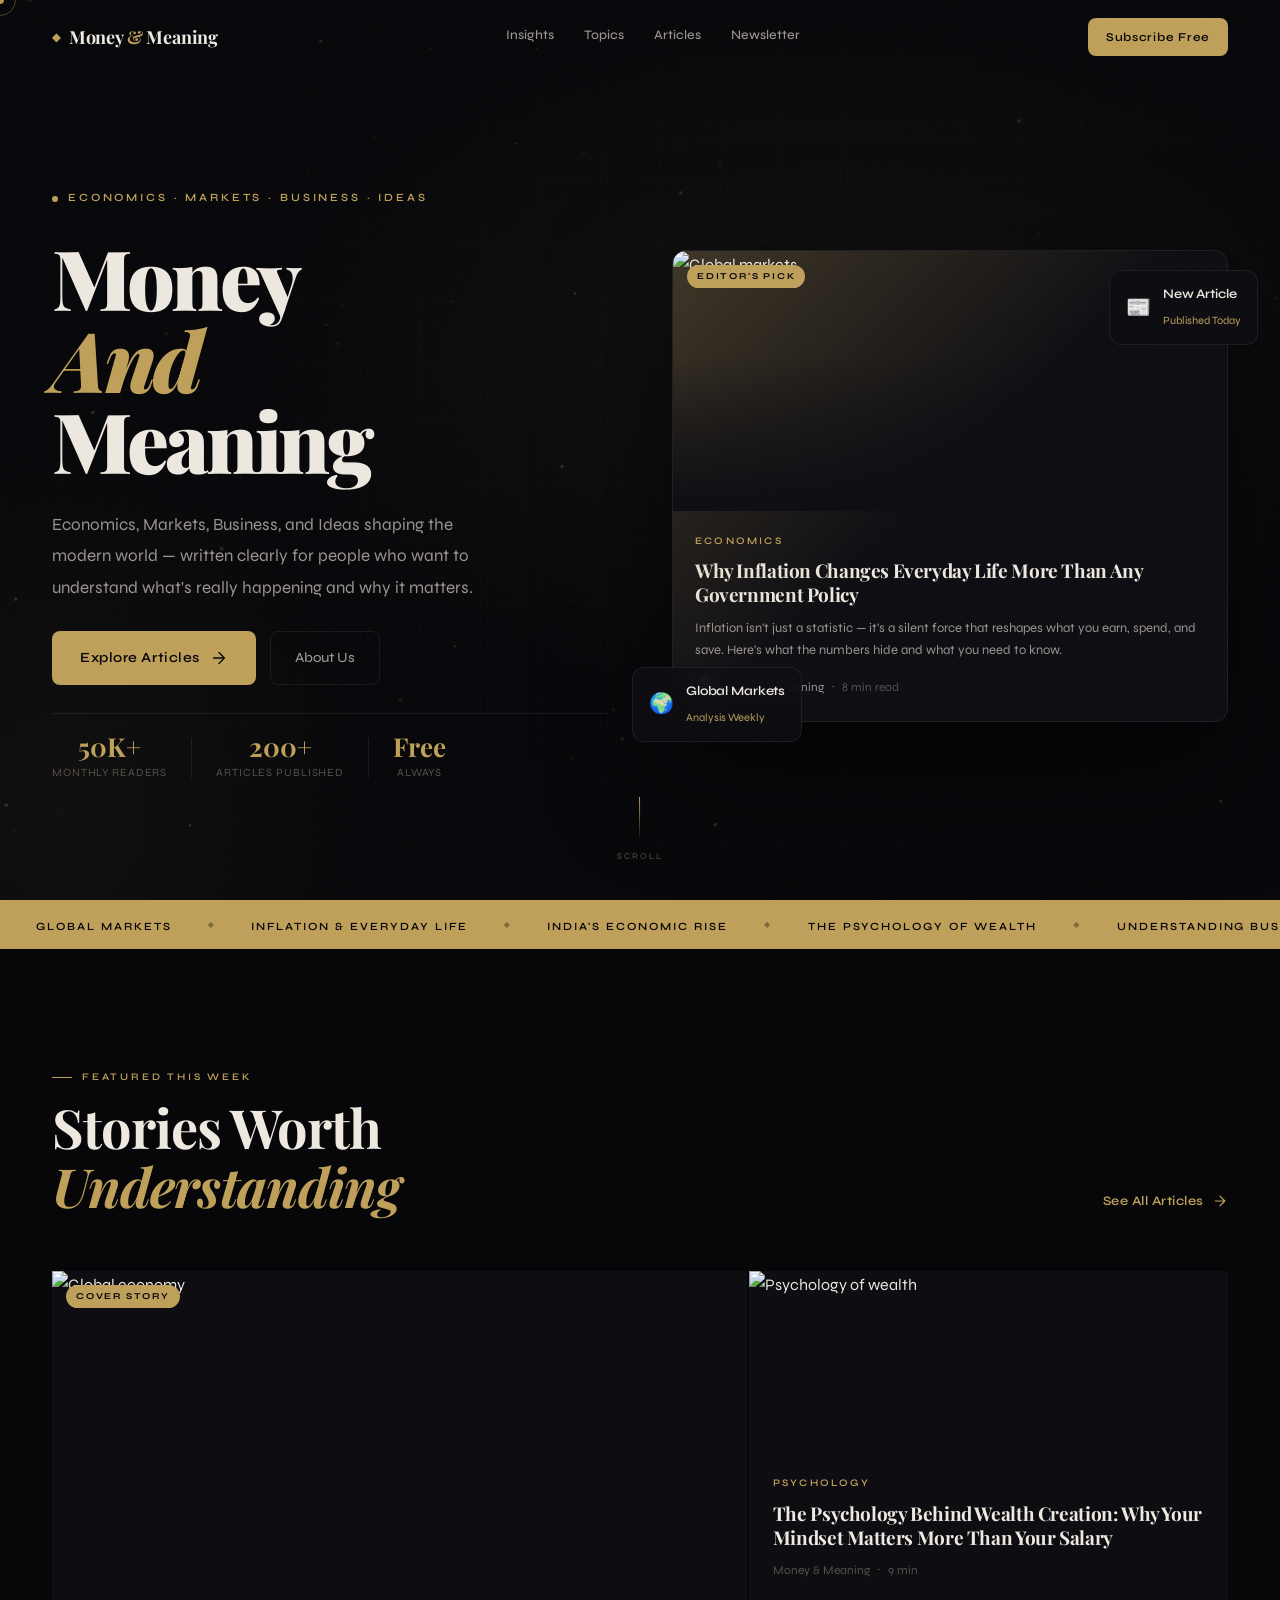
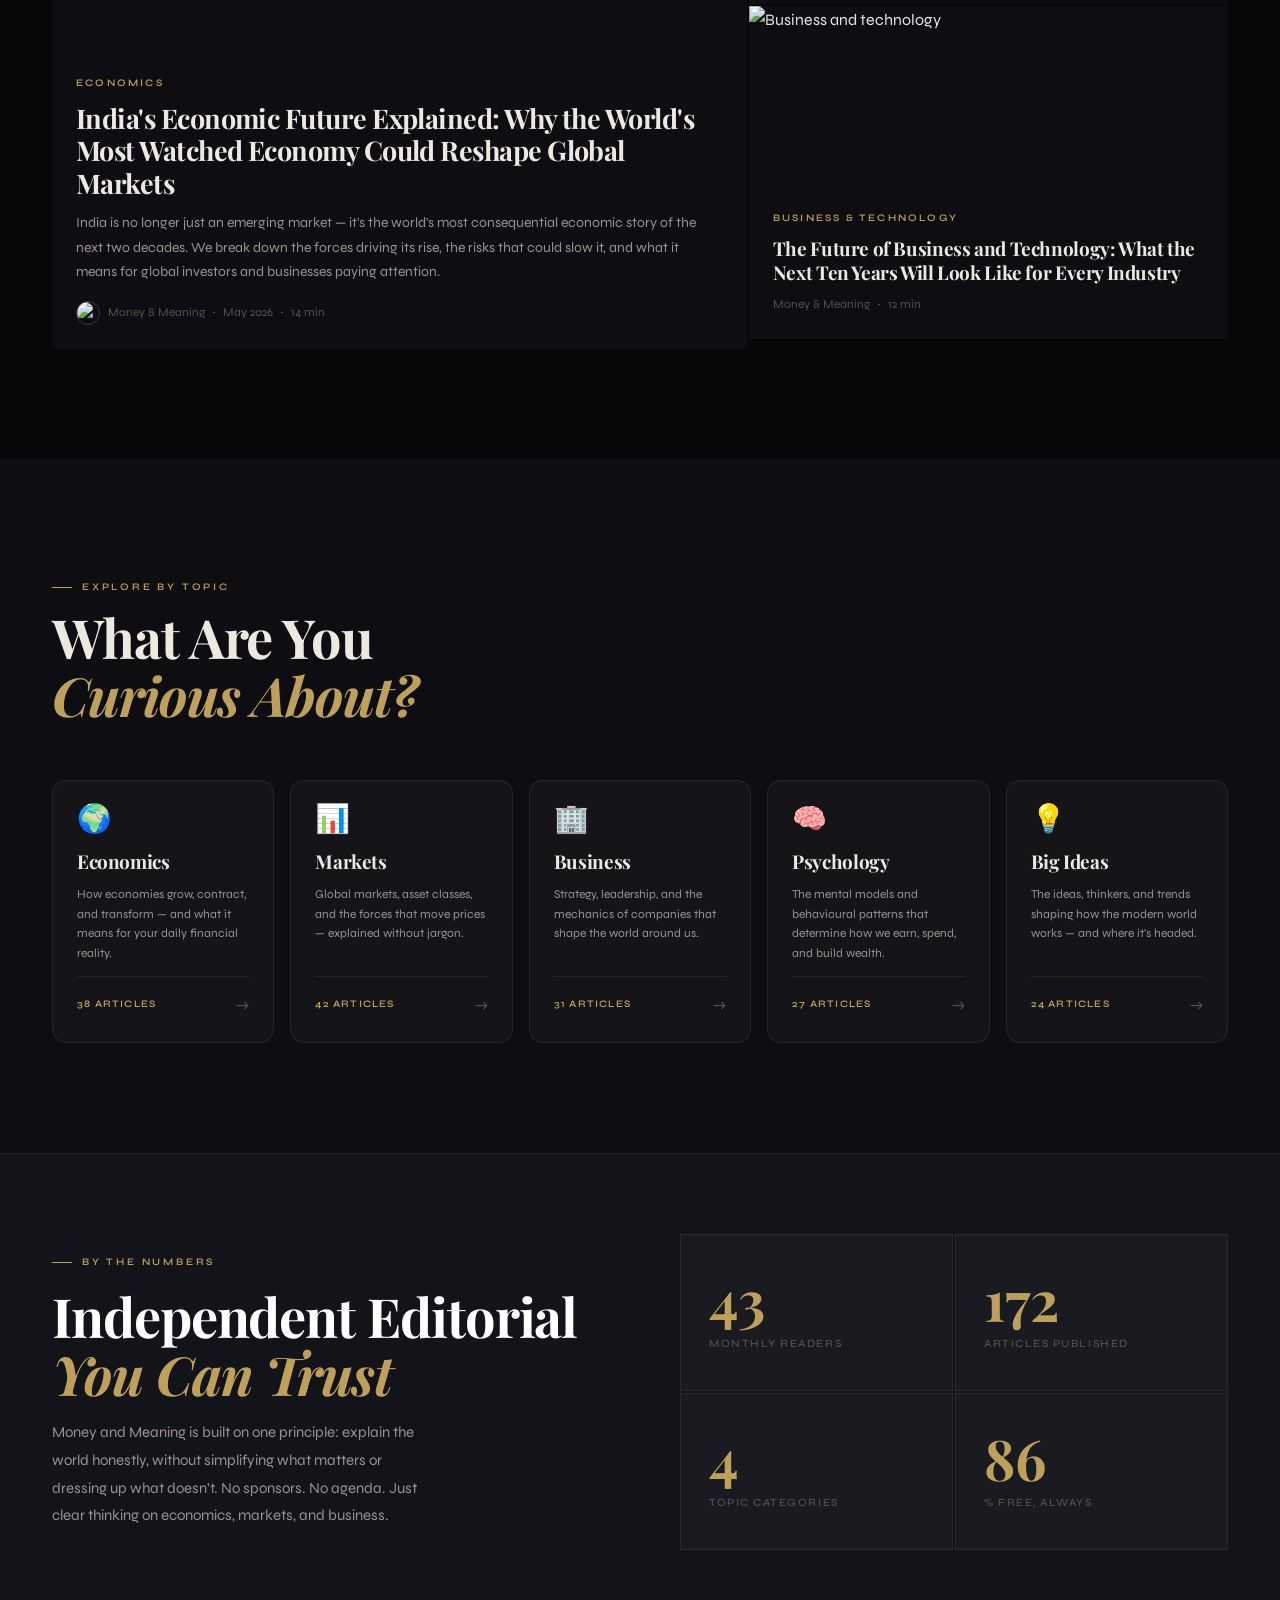
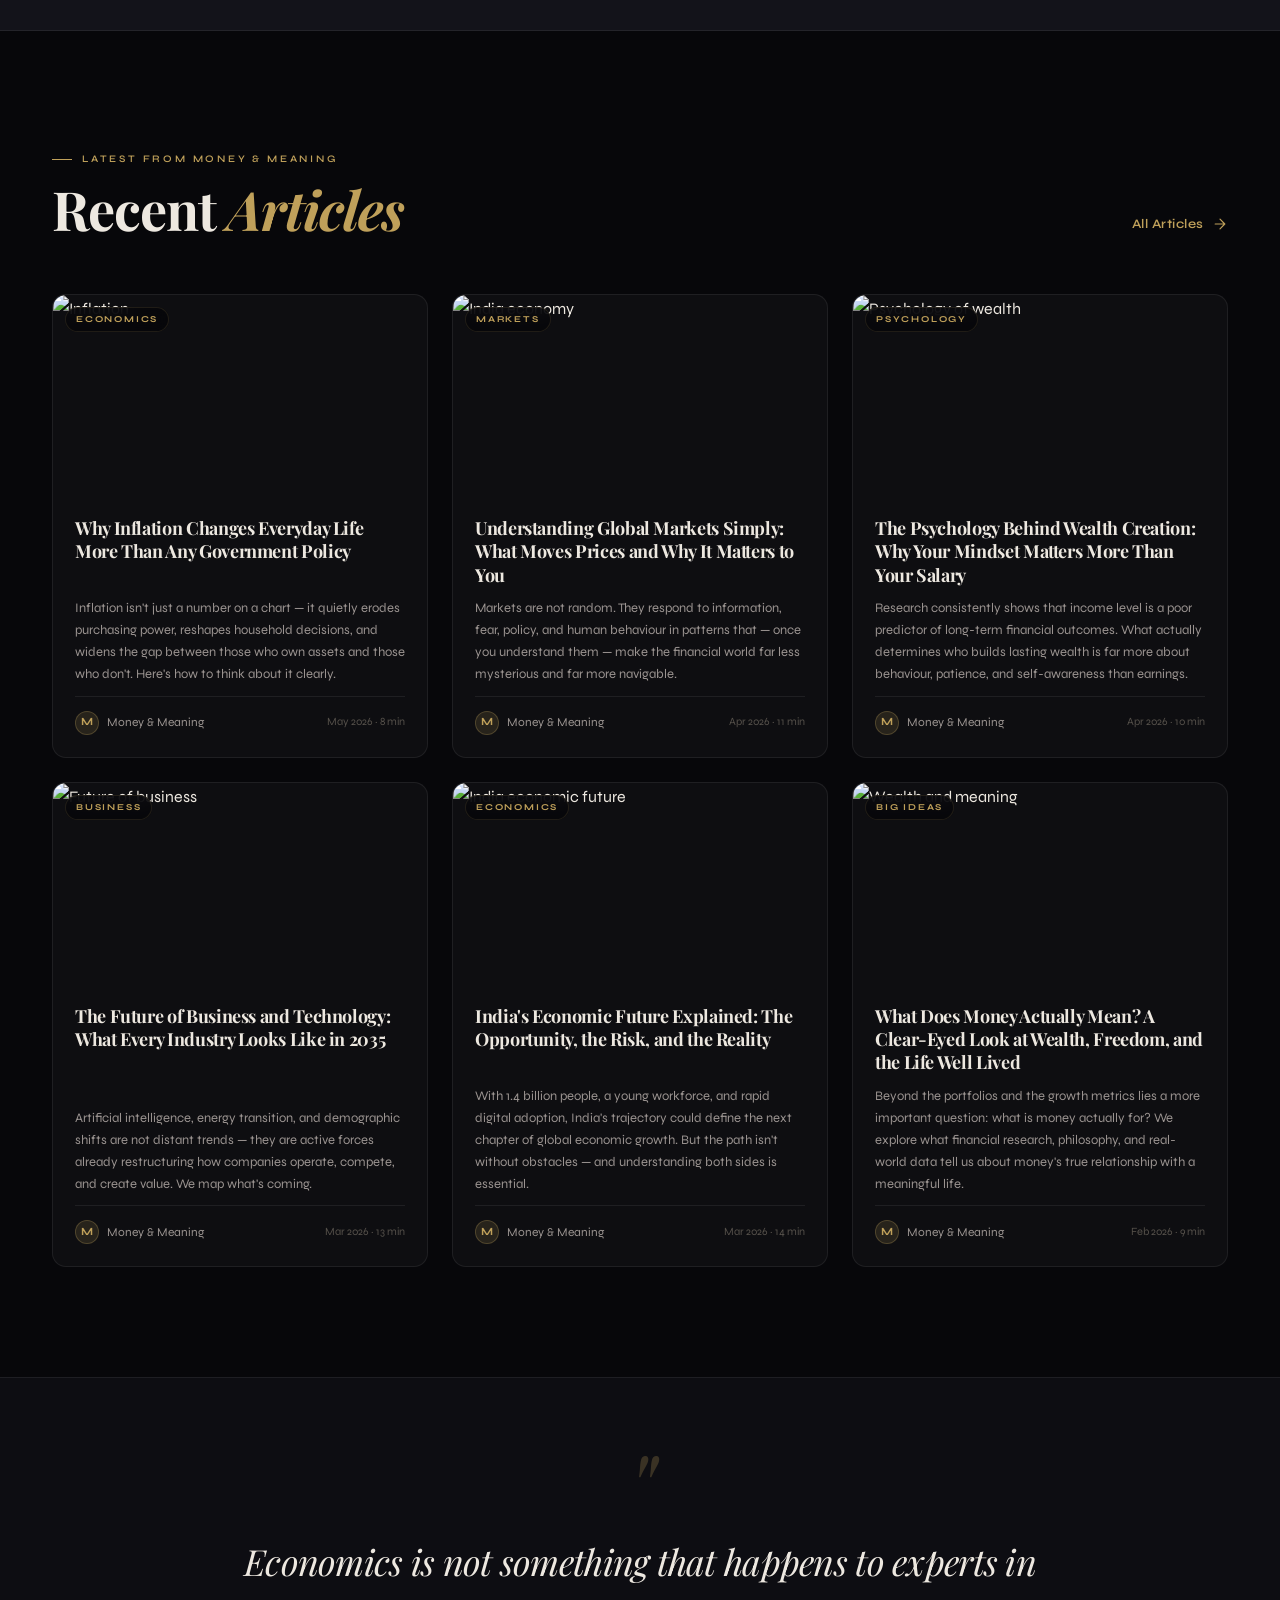
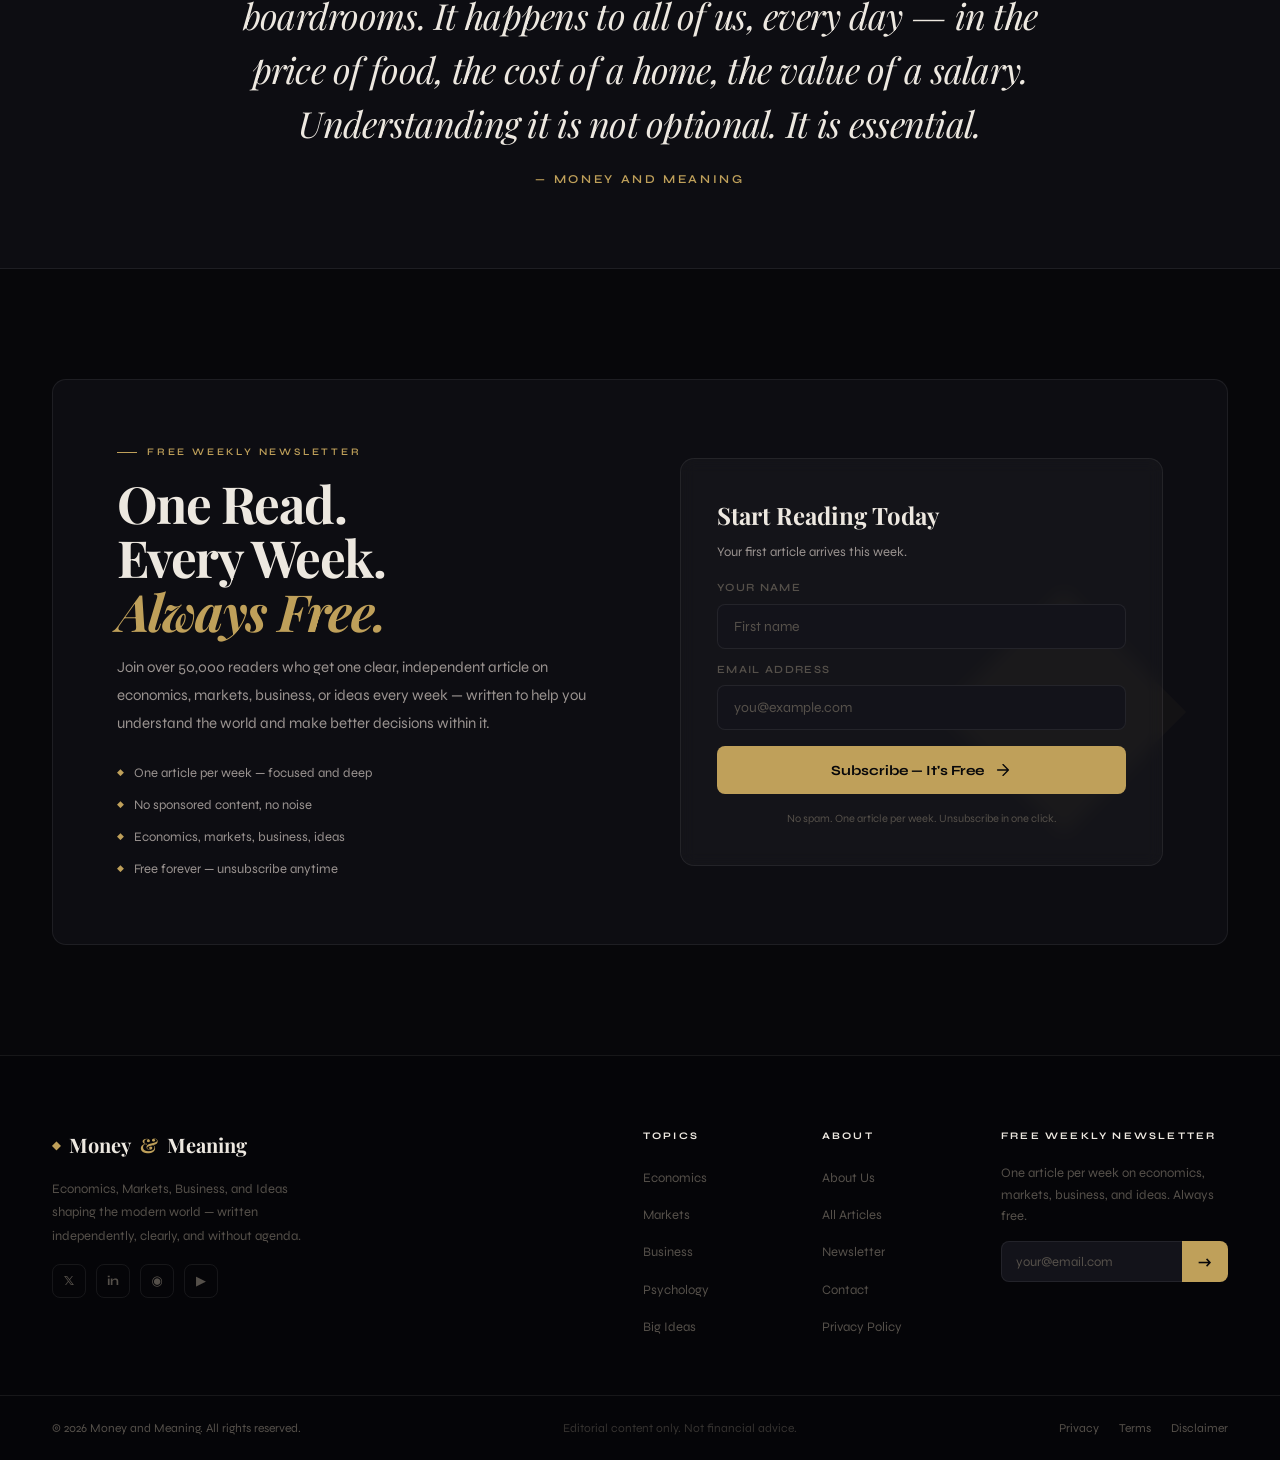
==== commit 34a873aa: "Add files via upload" ====
--- a/index.html
+++ b/index.html
@@ -1,575 +1,602 @@
 <!DOCTYPE html>
 <html lang="en">
 <head>
-  <meta charset="UTF-8"/>
-  <meta name="viewport" content="width=device-width,initial-scale=1"/>
-  <meta name="description" content="Money and Meaning — premium editorial on finance, investing, economics, and building a life of purpose and prosperity."/>
-  <meta name="keywords" content="finance, investing, economics, wealth, money, editorial, business, market analysis"/>
-  <meta name="author" content="Money and Meaning"/>
-  <meta property="og:title" content="Money and Meaning — Finance with Purpose"/>
-  <meta property="og:description" content="Where finance meets philosophy. Intelligent writing on investing, economics, and the pursuit of meaningful wealth."/>
-  <meta property="og:type" content="website"/>
-  <meta property="og:image" content="https://images.unsplash.com/photo-1611974789855-9c2a0a7236a3?w=1200&q=80"/>
-  <link rel="preconnect" href="https://fonts.googleapis.com"/>
-  <link rel="preconnect" href="https://fonts.gstatic.com" crossorigin/>
-  <link href="https://fonts.googleapis.com/css2?family=Cormorant+Garamond:ital,wght@0,400;0,600;0,700;1,400;1,600&family=DM+Sans:wght@300;400;500;600&display=swap" rel="stylesheet"/>
-  <link rel="stylesheet" href="style.css"/>
-  <title>Money and Meaning — Finance with Purpose</title>
+<meta charset="UTF-8"/>
+<meta name="viewport" content="width=device-width,initial-scale=1"/>
+<meta name="description" content="Money and Meaning — Economics, Markets, Business, and Ideas shaping the modern world. Independent editorial for people who think deeply about finance and its impact on everyday life."/>
+<meta property="og:title" content="Money and Meaning — Economics, Markets & Ideas"/>
+<meta property="og:description" content="Economics, Markets, Business, and Ideas shaping the modern world. Independent editorial on finance, investing, and the forces driving today's economy."/>
+<meta property="og:type" content="website"/>
+<link rel="preconnect" href="https://fonts.googleapis.com"/>
+<link rel="preconnect" href="https://fonts.gstatic.com" crossorigin/>
+<link href="https://fonts.googleapis.com/css2?family=Playfair+Display:ital,wght@0,400;0,700;0,900;1,400;1,700&family=Syne:wght@400;500;600;700&display=swap" rel="stylesheet"/>
+<link rel="stylesheet" href="style.css"/>
+<title>Money and Meaning — Economics, Markets & Ideas</title>
 </head>
 <body>
 
-<!-- LOADING SCREEN -->
-<div id="loader">
-  <div class="loader-logo">M&amp;M</div>
-  <div class="loader-bar"><div class="loader-fill"></div></div>
+<!-- CURSOR -->
+<div class="cursor" id="cursor"></div>
+<div class="cursor-trail" id="cursorTrail"></div>
+
+<!-- LOADER -->
+<div class="loader" id="loader">
+  <div class="loader-inner">
+    <svg class="loader-ring" viewBox="0 0 60 60"><circle cx="30" cy="30" r="26" fill="none" stroke="currentColor" stroke-width="1" stroke-dasharray="163" stroke-dashoffset="163" class="loader-arc"/></svg>
+    <span class="loader-wordmark">M&amp;M</span>
+  </div>
 </div>
 
-<!-- NAVBAR -->
-<header class="navbar" id="navbar">
-  <div class="nav-inner">
-    <a href="index.html" class="nav-logo">
-      <div class="logo-badge">M&amp;M</div>
-      <span class="logo-name">Money <span>&amp;</span> Meaning</span>
+<!-- NAV -->
+<header class="nav" id="nav">
+  <div class="nav-container">
+    <a href="#" class="nav-logo">
+      <span class="nav-logo-mark">◆</span>
+      <span class="nav-logo-text">Money <em>&amp;</em> Meaning</span>
     </a>
-    <nav class="nav-links">
-      <a href="index.html"    class="nav-link active">Home</a>
-      <a href="articles.html" class="nav-link">Articles</a>
-      <a href="about.html"    class="nav-link">About</a>
-      <a href="contact.html"  class="nav-link">Contact</a>
+    <nav class="nav-links" id="navLinks">
+      <a href="#featured" class="nav-link">Insights</a>
+      <a href="#categories" class="nav-link">Topics</a>
+      <a href="#articles" class="nav-link">Articles</a>
+      <a href="#newsletter" class="nav-link">Newsletter</a>
     </nav>
-    <div class="nav-right">
-      <a href="#newsletter" class="btn btn-gold" style="padding:10px 20px;font-size:12px">Subscribe</a>
-      <button class="hamburger" id="hamburger" aria-label="Open menu">
-        <span></span><span></span><span></span>
+    <div class="nav-end">
+      <a href="#newsletter" class="nav-cta">Subscribe Free</a>
+      <button class="nav-burger" id="burger" aria-label="menu">
+        <span></span><span></span>
       </button>
     </div>
   </div>
+  <!-- mobile drawer -->
+  <div class="nav-drawer" id="drawer">
+    <a href="#featured">Insights</a>
+    <a href="#categories">Topics</a>
+    <a href="#articles">Articles</a>
+    <a href="#newsletter">Newsletter</a>
+    <a href="#newsletter" class="drawer-cta">Subscribe — It's Free</a>
+  </div>
 </header>
 
-<!-- MOBILE NAV -->
-<nav class="mobile-nav" id="mobileNav">
-  <a href="index.html">Home</a>
-  <a href="articles.html">Articles</a>
-  <a href="about.html">About</a>
-  <a href="contact.html">Contact</a>
-  <a href="#newsletter" class="mobile-cta">Subscribe Free</a>
-</nav>
-
-<!-- ═══════════════════════════════
-     HERO
-═══════════════════════════════ -->
+<!-- ═══════ HERO ═══════ -->
 <section class="hero" id="home">
-  <div class="hero-bg"></div>
-  <div class="hero-grid"></div>
+  <div class="hero-bg">
+    <div class="hero-gradient"></div>
+    <div class="hero-mesh"></div>
+    <canvas class="hero-canvas" id="heroCanvas"></canvas>
+  </div>
 
   <div class="hero-inner">
-    <!-- Left: Content -->
-    <div class="hero-content">
-      <div class="hero-eyebrow reveal">
-        <span class="label">New Thinking on Wealth</span>
-      </div>
-      <h1 class="hero-title reveal reveal-d1">
-        Where <em>Finance</em><br>Meets <em>Purpose</em>
+    <div class="hero-left">
+      <div class="hero-kicker" data-reveal>
+        <span class="kicker-dot"></span>
+        <span>Economics · Markets · Business · Ideas</span>
+      </div>
+
+      <h1 class="hero-headline" data-reveal data-delay="1">
+        Money<br>
+        <em>And</em><br>
+        Meaning
       </h1>
-      <p class="hero-desc reveal reveal-d2">
-        Intelligent, independent writing on investing, economics, and business — for people who want to build wealth without losing sight of why it matters.
+
+      <p class="hero-sub" data-reveal data-delay="2">
+        Economics, Markets, Business, and Ideas shaping the modern world — written clearly for people who want to understand what's really happening and why it matters.
       </p>
-      <div class="hero-cta reveal reveal-d3">
-        <a href="articles.html" class="btn btn-gold">Explore Articles</a>
-        <a href="#featured" class="btn btn-ghost">Latest Insights ↓</a>
-      </div>
-      <div class="hero-stats reveal reveal-d4">
-        <div class="h-stat">
-          <div class="num">52<span style="color:var(--gold);font-size:.7em">K</span></div>
-          <div class="unit">Monthly Readers</div>
-        </div>
-        <div class="h-stat">
-          <div class="num">300<span style="color:var(--gold);font-size:.7em">+</span></div>
-          <div class="unit">Deep Dives</div>
-        </div>
-        <div class="h-stat">
-          <div class="num">6<span style="color:var(--gold);font-size:.7em">yrs</span></div>
-          <div class="unit">Publishing</div>
-        </div>
-      </div>
-    </div>
-
-    <!-- Right: Feature Card -->
-    <div class="hero-card-wrap reveal reveal-d2">
+
+      <div class="hero-actions" data-reveal data-delay="3">
+        <a href="#featured" class="btn-primary">
+          <span>Explore Articles</span>
+          <svg viewBox="0 0 20 20" fill="none"><path d="M4 10h12M10 4l6 6-6 6" stroke="currentColor" stroke-width="1.5" stroke-linecap="round" stroke-linejoin="round"/></svg>
+        </a>
+        <a href="#categories" class="btn-ghost">About Us</a>
+      </div>
+
+      <div class="hero-proof" data-reveal data-delay="4">
+        <div class="proof-item">
+          <strong>50K+</strong><span>Monthly Readers</span>
+        </div>
+        <div class="proof-divider"></div>
+        <div class="proof-item">
+          <strong>200+</strong><span>Articles Published</span>
+        </div>
+        <div class="proof-divider"></div>
+        <div class="proof-item">
+          <strong>Free</strong><span>Always</span>
+        </div>
+      </div>
+    </div>
+
+    <div class="hero-right" data-reveal data-delay="2">
+      <!-- Feature card -->
       <div class="hero-card">
-        <div class="hero-card-img">
-          <span class="hero-card-badge">Editor's Pick</span>
-          <img
-            src="https://images.unsplash.com/photo-1611974789855-9c2a0a7236a3?w=800&q=80"
-            alt="Global financial markets"
-            loading="eager"
-          />
-          <div class="hero-card-img-overlay"></div>
-        </div>
-        <div class="hero-card-body">
-          <div class="hero-card-cat">Investing</div>
-          <h3 class="hero-card-title">
-            The Compounding Effect Nobody Talks About: Time, Patience, and the Wealth Gap
-          </h3>
-          <div class="hero-card-meta">
-            <span>James Okafor</span>
-            <span class="meta-dot">·</span>
-            <span>Nov 14, 2024</span>
-            <span class="meta-dot">·</span>
-            <span>9 min read</span>
-          </div>
-        </div>
-      </div>
-    </div>
-  </div>
-
-  <div class="scroll-cue">
+        <div class="hc-image">
+          <img src="https://images.unsplash.com/photo-1611974789855-9c2a0a7236a3?w=800&q=80&auto=format" alt="Global markets" loading="eager"/>
+          <div class="hc-overlay"></div>
+          <span class="hc-badge">Editor's Pick</span>
+        </div>
+        <div class="hc-body">
+          <span class="hc-cat">Economics</span>
+          <h3 class="hc-title">Why Inflation Changes Everyday Life More Than Any Government Policy</h3>
+          <p class="hc-excerpt">Inflation isn't just a statistic — it's a silent force that reshapes what you earn, spend, and save. Here's what the numbers hide and what you need to know.</p>
+          <div class="hc-meta">
+            <img class="hc-avatar" src="https://images.unsplash.com/photo-1500648767791-00dcc994a43e?w=60&q=80&auto=format" alt="Editor"/>
+            <span class="hc-author">Money &amp; Meaning</span>
+            <span class="hc-sep">·</span>
+            <span class="hc-read">8 min read</span>
+          </div>
+        </div>
+      </div>
+
+      <!-- Floating chips -->
+      <div class="hero-chip hero-chip--1" data-reveal data-delay="4">
+        <span class="chip-icon">🌍</span>
+        <div><strong>Global Markets</strong><em>Analysis Weekly</em></div>
+      </div>
+      <div class="hero-chip hero-chip--2" data-reveal data-delay="5">
+        <span class="chip-icon">📰</span>
+        <div><strong>New Article</strong><em>Published Today</em></div>
+      </div>
+    </div>
+  </div>
+
+  <div class="hero-scroll-cue">
+    <div class="scroll-line"></div>
     <span>Scroll</span>
-    <div class="scroll-line"></div>
   </div>
 </section>
 
-<!-- TICKER -->
-<div class="ticker" aria-hidden="true">
-  <div class="ticker-track">
-    <span class="ticker-item">Global Markets</span>
-    <span class="ticker-item">Behavioral Finance</span>
-    <span class="ticker-item">Central Bank Policy</span>
-    <span class="ticker-item">Portfolio Strategy</span>
-    <span class="ticker-item">Inflation &amp; Wealth</span>
-    <span class="ticker-item">Entrepreneurship</span>
-    <span class="ticker-item">Macro Economics</span>
-    <span class="ticker-item">The 4% Rule Debate</span>
-    <span class="ticker-item">Global Markets</span>
-    <span class="ticker-item">Behavioral Finance</span>
-    <span class="ticker-item">Central Bank Policy</span>
-    <span class="ticker-item">Portfolio Strategy</span>
-    <span class="ticker-item">Inflation &amp; Wealth</span>
-    <span class="ticker-item">Entrepreneurship</span>
-    <span class="ticker-item">Macro Economics</span>
-    <span class="ticker-item">The 4% Rule Debate</span>
+<!-- MARQUEE -->
+<div class="marquee-bar" aria-hidden="true">
+  <div class="marquee-track">
+    <span>Global Markets</span><span class="mx">◆</span>
+    <span>Inflation &amp; Everyday Life</span><span class="mx">◆</span>
+    <span>India's Economic Rise</span><span class="mx">◆</span>
+    <span>The Psychology of Wealth</span><span class="mx">◆</span>
+    <span>Understanding Business</span><span class="mx">◆</span>
+    <span>Future of Technology</span><span class="mx">◆</span>
+    <span>Central Bank Policy</span><span class="mx">◆</span>
+    <span>Modern World Analysis</span><span class="mx">◆</span>
+    <span>Money &amp; Meaning</span><span class="mx">◆</span>
+    <span>Global Markets</span><span class="mx">◆</span>
+    <span>Inflation &amp; Everyday Life</span><span class="mx">◆</span>
+    <span>India's Economic Rise</span><span class="mx">◆</span>
+    <span>The Psychology of Wealth</span><span class="mx">◆</span>
+    <span>Understanding Business</span><span class="mx">◆</span>
+    <span>Future of Technology</span><span class="mx">◆</span>
+    <span>Central Bank Policy</span><span class="mx">◆</span>
+    <span>Modern World Analysis</span><span class="mx">◆</span>
+    <span>Money &amp; Meaning</span><span class="mx">◆</span>
   </div>
 </div>
 
-<!-- ═══════════════════════════════
-     STATS BAR
-═══════════════════════════════ -->
-<section class="stats-bar">
+<!-- ═══════ FEATURED INSIGHTS ═══════ -->
+<section class="section featured" id="featured">
+  <div class="container">
+    <div class="section-head" data-reveal>
+      <div class="section-head-left">
+        <span class="eyebrow">Featured This Week</span>
+        <h2 class="section-title">Stories Worth<br><em>Understanding</em></h2>
+      </div>
+      <a href="#articles" class="link-arrow">See All Articles <svg viewBox="0 0 20 20" fill="none"><path d="M4 10h12M10 4l6 6-6 6" stroke="currentColor" stroke-width="1.5" stroke-linecap="round" stroke-linejoin="round"/></svg></a>
+    </div>
+
+    <!-- Mosaic grid -->
+    <div class="feat-mosaic">
+
+      <!-- Main large -->
+      <article class="feat-main" data-reveal>
+        <a href="#" class="feat-link">
+          <div class="feat-img-wrap">
+            <img src="https://images.unsplash.com/photo-1486406146926-c627a92ad1ab?w=1000&q=80&auto=format" alt="Global economy" loading="lazy"/>
+            <div class="feat-img-overlay"></div>
+            <span class="feat-label">Cover Story</span>
+          </div>
+          <div class="feat-content">
+            <span class="feat-cat">Economics</span>
+            <h3 class="feat-title-lg">India's Economic Future Explained: Why the World's Most Watched Economy Could Reshape Global Markets</h3>
+            <p class="feat-excerpt">India is no longer just an emerging market — it's the world's most consequential economic story of the next two decades. We break down the forces driving its rise, the risks that could slow it, and what it means for global investors and businesses paying attention.</p>
+            <div class="feat-meta">
+              <img src="https://images.unsplash.com/photo-1531746020798-e6953c6e8e04?w=60&q=80&auto=format" alt="Editor" class="feat-avatar"/>
+              <span>Money &amp; Meaning</span>
+              <span class="feat-dot">·</span>
+              <span>May 2026</span>
+              <span class="feat-dot">·</span>
+              <span>14 min</span>
+            </div>
+          </div>
+        </a>
+      </article>
+
+      <!-- Side stack -->
+      <div class="feat-stack">
+        <article class="feat-side" data-reveal data-delay="1">
+          <a href="#" class="feat-link">
+            <div class="feat-side-img">
+              <img src="https://images.unsplash.com/photo-1551836022-8b2858c9c69b?w=500&q=80&auto=format" alt="Psychology of wealth" loading="lazy"/>
+              <div class="feat-img-overlay"></div>
+            </div>
+            <div class="feat-content">
+              <span class="feat-cat">Psychology</span>
+              <h3 class="feat-title-sm">The Psychology Behind Wealth Creation: Why Your Mindset Matters More Than Your Salary</h3>
+              <div class="feat-meta">
+                <span>Money &amp; Meaning</span><span class="feat-dot">·</span><span>9 min</span>
+              </div>
+            </div>
+          </a>
+        </article>
+
+        <article class="feat-side" data-reveal data-delay="2">
+          <a href="#" class="feat-link">
+            <div class="feat-side-img">
+              <img src="https://images.unsplash.com/photo-1553877522-43269d4ea984?w=500&q=80&auto=format" alt="Business and technology" loading="lazy"/>
+              <div class="feat-img-overlay"></div>
+            </div>
+            <div class="feat-content">
+              <span class="feat-cat">Business &amp; Technology</span>
+              <h3 class="feat-title-sm">The Future of Business and Technology: What the Next Ten Years Will Look Like for Every Industry</h3>
+              <div class="feat-meta">
+                <span>Money &amp; Meaning</span><span class="feat-dot">·</span><span>12 min</span>
+              </div>
+            </div>
+          </a>
+        </article>
+      </div>
+
+    </div>
+  </div>
+</section>
+
+<!-- ═══════ CATEGORIES ═══════ -->
+<section class="section categories" id="categories">
+  <div class="container">
+    <div class="section-head" data-reveal>
+      <div class="section-head-left">
+        <span class="eyebrow">Explore by Topic</span>
+        <h2 class="section-title">What Are You<br><em>Curious About?</em></h2>
+      </div>
+    </div>
+
+    <div class="cat-row">
+      <a href="#" class="cat-tile" data-reveal>
+        <div class="cat-icon">🌍</div>
+        <div class="cat-body">
+          <h3>Economics</h3>
+          <p>How economies grow, contract, and transform — and what it means for your daily financial reality.</p>
+        </div>
+        <div class="cat-foot">
+          <span class="cat-count">38 articles</span>
+          <span class="cat-arrow">→</span>
+        </div>
+      </a>
+      <a href="#" class="cat-tile" data-reveal data-delay="1">
+        <div class="cat-icon">📊</div>
+        <div class="cat-body">
+          <h3>Markets</h3>
+          <p>Global markets, asset classes, and the forces that move prices — explained without jargon.</p>
+        </div>
+        <div class="cat-foot">
+          <span class="cat-count">42 articles</span>
+          <span class="cat-arrow">→</span>
+        </div>
+      </a>
+      <a href="#" class="cat-tile" data-reveal data-delay="2">
+        <div class="cat-icon">🏢</div>
+        <div class="cat-body">
+          <h3>Business</h3>
+          <p>Strategy, leadership, and the mechanics of companies that shape the world around us.</p>
+        </div>
+        <div class="cat-foot">
+          <span class="cat-count">31 articles</span>
+          <span class="cat-arrow">→</span>
+        </div>
+      </a>
+      <a href="#" class="cat-tile" data-reveal data-delay="3">
+        <div class="cat-icon">🧠</div>
+        <div class="cat-body">
+          <h3>Psychology</h3>
+          <p>The mental models and behavioural patterns that determine how we earn, spend, and build wealth.</p>
+        </div>
+        <div class="cat-foot">
+          <span class="cat-count">27 articles</span>
+          <span class="cat-arrow">→</span>
+        </div>
+      </a>
+      <a href="#" class="cat-tile" data-reveal data-delay="4">
+        <div class="cat-icon">💡</div>
+        <div class="cat-body">
+          <h3>Big Ideas</h3>
+          <p>The ideas, thinkers, and trends shaping how the modern world works — and where it's headed.</p>
+        </div>
+        <div class="cat-foot">
+          <span class="cat-count">24 articles</span>
+          <span class="cat-arrow">→</span>
+        </div>
+      </a>
+    </div>
+  </div>
+</section>
+
+<!-- ═══════ STATISTICS ═══════ -->
+<section class="stats-section">
   <div class="stats-inner">
-    <div class="stat-item">
-      <span class="stat-num" data-count="52000">0</span>
-      <span class="stat-label">Monthly Readers</span>
-    </div>
-    <div class="stat-item">
-      <span class="stat-num" data-count="300">0</span>
-      <span class="stat-label">Published Articles</span>
-    </div>
-    <div class="stat-item">
-      <span class="stat-num" data-count="14">0</span>
-      <span class="stat-label">Topic Categories</span>
-    </div>
-    <div class="stat-item">
-      <span class="stat-num" data-count="6">0</span>
-      <span class="stat-label">Years of Publishing</span>
+    <div class="stats-text" data-reveal>
+      <span class="eyebrow" style="color:var(--gold)">By the Numbers</span>
+      <h2 class="section-title" style="color:#fff">Independent Editorial<br><em>You Can Trust</em></h2>
+      <p>Money and Meaning is built on one principle: explain the world honestly, without simplifying what matters or dressing up what doesn't. No sponsors. No agenda. Just clear thinking on economics, markets, and business.</p>
+    </div>
+    <div class="stats-grid">
+      <div class="stat-box" data-reveal data-delay="1">
+        <span class="stat-num" data-count="50000">0</span>
+        <span class="stat-label">Monthly Readers</span>
+      </div>
+      <div class="stat-box" data-reveal data-delay="2">
+        <span class="stat-num" data-count="200">0</span>
+        <span class="stat-label">Articles Published</span>
+      </div>
+      <div class="stat-box" data-reveal data-delay="3">
+        <span class="stat-num" data-count="5">0</span>
+        <span class="stat-label">Topic Categories</span>
+      </div>
+      <div class="stat-box" data-reveal data-delay="4">
+        <span class="stat-num" data-count="100">0</span>
+        <span class="stat-label">% Free, Always</span>
+      </div>
     </div>
   </div>
 </section>
 
-<!-- ═══════════════════════════════
-     FEATURED INSIGHTS
-═══════════════════════════════ -->
-<section class="featured sec" id="featured">
-  <div class="wrap">
-    <div class="sec-head reveal">
-      <div class="sec-head-left">
-        <span class="label">Featured This Week</span>
-        <h2 class="headline">Ideas Worth <em>Your Time</em></h2>
-      </div>
-      <a href="articles.html" class="btn btn-outline">All Articles →</a>
-    </div>
-
-    <div class="feat-grid">
-      <!-- MAIN large card -->
-      <article class="feat-card feat-card-main reveal">
-        <div class="feat-img">
-          <span class="feat-badge">Deep Dive</span>
-          <img
-            src="https://images.unsplash.com/photo-1486406146926-c627a92ad1ab?w=900&q=80"
-            alt="Global finance architecture"
-            loading="lazy"
-          />
-          <div class="feat-img-overlay"></div>
-        </div>
-        <div class="feat-body">
-          <span class="feat-cat">Economics</span>
-          <h3 class="feat-title feat-title-lg">
-            The Quiet Restructuring of Global Finance: What Central Banks Won't Tell You
-          </h3>
-          <p class="feat-excerpt">
-            As reserve currencies shift and digital assets gain institutional footing, the architecture of global wealth is being quietly redrawn. Here's what it means for your next decade of investing.
-          </p>
-          <div class="feat-meta">
-            <div class="feat-author">
-              <div class="feat-ava">
-                <img src="https://images.unsplash.com/photo-1507003211169-0a1dd7228f2d?w=80&q=80" alt="Serena Malik"/>
-              </div>
-              <span>Serena Malik</span>
-            </div>
-            <span>·</span><span>Nov 12, 2024</span><span>·</span><span>14 min read</span>
-          </div>
-          <a href="articles.html" class="feat-read">Read Article →</a>
-        </div>
+<!-- ═══════ ARTICLES ═══════ -->
+<section class="section articles-section" id="articles">
+  <div class="container">
+    <div class="section-head" data-reveal>
+      <div class="section-head-left">
+        <span class="eyebrow">Latest from Money &amp; Meaning</span>
+        <h2 class="section-title">Recent <em>Articles</em></h2>
+      </div>
+      <a href="#" class="link-arrow">All Articles <svg viewBox="0 0 20 20" fill="none"><path d="M4 10h12M10 4l6 6-6 6" stroke="currentColor" stroke-width="1.5" stroke-linecap="round" stroke-linejoin="round"/></svg></a>
+    </div>
+
+    <div class="articles-grid">
+
+      <article class="art-card" data-reveal>
+        <a href="#" class="art-card-link">
+          <div class="art-img-wrap">
+            <img src="https://images.unsplash.com/photo-1611974789855-9c2a0a7236a3?w=600&q=80&auto=format" alt="Inflation" loading="lazy"/>
+            <span class="art-tag">Economics</span>
+          </div>
+          <div class="art-body">
+            <h3 class="art-title">Why Inflation Changes Everyday Life More Than Any Government Policy</h3>
+            <p class="art-exc">Inflation isn't just a number on a chart — it quietly erodes purchasing power, reshapes household decisions, and widens the gap between those who own assets and those who don't. Here's how to think about it clearly.</p>
+            <div class="art-foot">
+              <div class="art-author">
+                <div class="art-ava">M</div>
+                <span>Money &amp; Meaning</span>
+              </div>
+              <div class="art-date">May 2026 · 8 min</div>
+            </div>
+          </div>
+        </a>
       </article>
 
-      <!-- Stack of two smaller cards -->
-      <div class="feat-stack">
-        <article class="feat-card reveal reveal-d1">
-          <div class="feat-img">
-            <img
-              src="https://images.unsplash.com/photo-1551836022-8b2858c9c69b?w=700&q=80"
-              alt="Behavioral investing"
-              loading="lazy"
-            />
-            <div class="feat-img-overlay"></div>
-          </div>
-          <div class="feat-body">
-            <span class="feat-cat">Psychology</span>
-            <h3 class="feat-title feat-title-sm">
-              Why Smart Investors Make Terrible Decisions: Lessons from Behavioral Finance
-            </h3>
-            <div class="feat-meta">
-              <div class="feat-author">
-                <div class="feat-ava">
-                  <img src="https://images.unsplash.com/photo-1500648767791-00dcc994a43e?w=80&q=80" alt="David Nwosu"/>
-                </div>
-                <span>David Nwosu</span>
-              </div>
-              <span>·</span><span>8 min</span>
-            </div>
-            <a href="articles.html" class="feat-read">Read →</a>
-          </div>
-        </article>
-
-        <article class="feat-card reveal reveal-d2">
-          <div class="feat-img">
-            <img
-              src="https://images.unsplash.com/photo-1444653614773-995cb1ef9efa?w=700&q=80"
-              alt="Global business geography"
-              loading="lazy"
-            />
-            <div class="feat-img-overlay"></div>
-          </div>
-          <div class="feat-body">
-            <span class="feat-cat">Business</span>
-            <h3 class="feat-title feat-title-sm">
-              The New Geography of Wealth: Where the Next Generation of Capital Is Being Built
-            </h3>
-            <div class="feat-meta">
-              <div class="feat-author">
-                <div class="feat-ava">
-                  <img src="https://images.unsplash.com/photo-1531746020798-e6953c6e8e04?w=80&q=80" alt="Amara Osei"/>
-                </div>
-                <span>Amara Osei</span>
-              </div>
-              <span>·</span><span>11 min</span>
-            </div>
-            <a href="articles.html" class="feat-read">Read →</a>
-          </div>
-        </article>
-      </div>
+      <article class="art-card" data-reveal data-delay="1">
+        <a href="#" class="art-card-link">
+          <div class="art-img-wrap">
+            <img src="https://images.unsplash.com/photo-1524178232363-1fb2b075b655?w=600&q=80&auto=format" alt="India economy" loading="lazy"/>
+            <span class="art-tag">Markets</span>
+          </div>
+          <div class="art-body">
+            <h3 class="art-title">Understanding Global Markets Simply: What Moves Prices and Why It Matters to You</h3>
+            <p class="art-exc">Markets are not random. They respond to information, fear, policy, and human behaviour in patterns that — once you understand them — make the financial world far less mysterious and far more navigable.</p>
+            <div class="art-foot">
+              <div class="art-author">
+                <div class="art-ava">M</div>
+                <span>Money &amp; Meaning</span>
+              </div>
+              <div class="art-date">Apr 2026 · 11 min</div>
+            </div>
+          </div>
+        </a>
+      </article>
+
+      <article class="art-card" data-reveal data-delay="2">
+        <a href="#" class="art-card-link">
+          <div class="art-img-wrap">
+            <img src="https://images.unsplash.com/photo-1434030216411-0b793f4b4173?w=600&q=80&auto=format" alt="Psychology of wealth" loading="lazy"/>
+            <span class="art-tag">Psychology</span>
+          </div>
+          <div class="art-body">
+            <h3 class="art-title">The Psychology Behind Wealth Creation: Why Your Mindset Matters More Than Your Salary</h3>
+            <p class="art-exc">Research consistently shows that income level is a poor predictor of long-term financial outcomes. What actually determines who builds lasting wealth is far more about behaviour, patience, and self-awareness than earnings.</p>
+            <div class="art-foot">
+              <div class="art-author">
+                <div class="art-ava">M</div>
+                <span>Money &amp; Meaning</span>
+              </div>
+              <div class="art-date">Apr 2026 · 10 min</div>
+            </div>
+          </div>
+        </a>
+      </article>
+
+      <article class="art-card" data-reveal>
+        <a href="#" class="art-card-link">
+          <div class="art-img-wrap">
+            <img src="https://images.unsplash.com/photo-1542744173-8e7e53415bb0?w=600&q=80&auto=format" alt="Future of business" loading="lazy"/>
+            <span class="art-tag">Business</span>
+          </div>
+          <div class="art-body">
+            <h3 class="art-title">The Future of Business and Technology: What Every Industry Looks Like in 2035</h3>
+            <p class="art-exc">Artificial intelligence, energy transition, and demographic shifts are not distant trends — they are active forces already restructuring how companies operate, compete, and create value. We map what's coming.</p>
+            <div class="art-foot">
+              <div class="art-author">
+                <div class="art-ava">M</div>
+                <span>Money &amp; Meaning</span>
+              </div>
+              <div class="art-date">Mar 2026 · 13 min</div>
+            </div>
+          </div>
+        </a>
+      </article>
+
+      <article class="art-card" data-reveal data-delay="1">
+        <a href="#" class="art-card-link">
+          <div class="art-img-wrap">
+            <img src="https://images.unsplash.com/photo-1507003211169-0a1dd7228f2d?w=600&q=80&auto=format" alt="India economic future" loading="lazy"/>
+            <span class="art-tag">Economics</span>
+          </div>
+          <div class="art-body">
+            <h3 class="art-title">India's Economic Future Explained: The Opportunity, the Risk, and the Reality</h3>
+            <p class="art-exc">With 1.4 billion people, a young workforce, and rapid digital adoption, India's trajectory could define the next chapter of global economic growth. But the path isn't without obstacles — and understanding both sides is essential.</p>
+            <div class="art-foot">
+              <div class="art-author">
+                <div class="art-ava">M</div>
+                <span>Money &amp; Meaning</span>
+              </div>
+              <div class="art-date">Mar 2026 · 14 min</div>
+            </div>
+          </div>
+        </a>
+      </article>
+
+      <article class="art-card" data-reveal data-delay="2">
+        <a href="#" class="art-card-link">
+          <div class="art-img-wrap">
+            <img src="https://images.unsplash.com/photo-1444653614773-995cb1ef9efa?w=600&q=80&auto=format" alt="Wealth and meaning" loading="lazy"/>
+            <span class="art-tag">Big Ideas</span>
+          </div>
+          <div class="art-body">
+            <h3 class="art-title">What Does Money Actually Mean? A Clear-Eyed Look at Wealth, Freedom, and the Life Well Lived</h3>
+            <p class="art-exc">Beyond the portfolios and the growth metrics lies a more important question: what is money actually for? We explore what financial research, philosophy, and real-world data tell us about money's true relationship with a meaningful life.</p>
+            <div class="art-foot">
+              <div class="art-author">
+                <div class="art-ava">M</div>
+                <span>Money &amp; Meaning</span>
+              </div>
+              <div class="art-date">Feb 2026 · 9 min</div>
+            </div>
+          </div>
+        </a>
+      </article>
+
     </div>
   </div>
 </section>
 
-<!-- ═══════════════════════════════
-     CATEGORIES
-═══════════════════════════════ -->
-<section class="categories sec" id="categories">
-  <div class="wrap">
-    <div class="sec-head reveal">
-      <div class="sec-head-left">
-        <span class="label">Explore by Topic</span>
-        <h2 class="headline">What Are You <em>Thinking About?</em></h2>
-      </div>
-    </div>
-
-    <div class="cat-grid">
-      <a href="articles.html" class="cat-card reveal">
-        <div class="cat-icon">📊</div>
-        <div class="cat-name">Investing</div>
-        <div class="cat-desc">Markets, portfolios, asset allocation, and the long game of building real, durable wealth.</div>
-        <div class="cat-footer">
-          <span class="cat-count">42 Articles</span>
-          <span class="cat-arrow">→</span>
-        </div>
-      </a>
-      <a href="articles.html" class="cat-card reveal reveal-d1">
-        <div class="cat-icon">🌐</div>
-        <div class="cat-name">Economics</div>
-        <div class="cat-desc">Macro forces, policy shifts, inflation, and the systemic forces that shape your net worth.</div>
-        <div class="cat-footer">
-          <span class="cat-count">38 Articles</span>
-          <span class="cat-arrow">→</span>
-        </div>
-      </a>
-      <a href="articles.html" class="cat-card reveal reveal-d2">
-        <div class="cat-icon">🏢</div>
-        <div class="cat-name">Business</div>
-        <div class="cat-desc">Strategy, leadership, entrepreneurship, and the mechanics of building companies that last.</div>
-        <div class="cat-footer">
-          <span class="cat-count">31 Articles</span>
-          <span class="cat-arrow">→</span>
-        </div>
-      </a>
-      <a href="articles.html" class="cat-card reveal reveal-d1">
-        <div class="cat-icon">🧠</div>
-        <div class="cat-name">Psychology</div>
-        <div class="cat-desc">The mental models, cognitive biases, and habits that determine your financial outcomes.</div>
-        <div class="cat-footer">
-          <span class="cat-count">27 Articles</span>
-          <span class="cat-arrow">→</span>
-        </div>
-      </a>
-      <a href="articles.html" class="cat-card reveal reveal-d2">
-        <div class="cat-icon">💼</div>
-        <div class="cat-name">Careers</div>
-        <div class="cat-desc">Human capital, salary strategy, industry transitions, and building your primary income engine.</div>
-        <div class="cat-footer">
-          <span class="cat-count">19 Articles</span>
-          <span class="cat-arrow">→</span>
-        </div>
-      </a>
-      <a href="articles.html" class="cat-card reveal reveal-d3">
-        <div class="cat-icon">💡</div>
-        <div class="cat-name">Big Ideas</div>
-        <div class="cat-desc">Essays on meaning, purpose, and how money intersects with the life you actually want to live.</div>
-        <div class="cat-footer">
-          <span class="cat-count">24 Articles</span>
-          <span class="cat-arrow">→</span>
-        </div>
-      </a>
+<!-- QUOTE BREAK -->
+<div class="quote-break">
+  <div class="container">
+    <blockquote class="pullquote" data-reveal>
+      <span class="pq-mark">"</span>
+      Economics is not something that happens to experts in boardrooms. It happens to all of us, every day — in the price of food, the cost of a home, the value of a salary. Understanding it is not optional. It is essential.
+      <cite>— Money and Meaning</cite>
+    </blockquote>
+  </div>
+</div>
+
+<!-- ═══════ NEWSLETTER ═══════ -->
+<section class="section newsletter-section" id="newsletter">
+  <div class="container">
+    <div class="nl-wrap">
+      <div class="nl-left" data-reveal>
+        <span class="eyebrow">Free Weekly Newsletter</span>
+        <h2 class="nl-title">One Read.<br>Every Week.<br><em>Always Free.</em></h2>
+        <p class="nl-desc">Join over 50,000 readers who get one clear, independent article on economics, markets, business, or ideas every week — written to help you understand the world and make better decisions within it.</p>
+        <ul class="nl-perks">
+          <li><span class="perk-icon">◆</span> One article per week — focused and deep</li>
+          <li><span class="perk-icon">◆</span> No sponsored content, no noise</li>
+          <li><span class="perk-icon">◆</span> Economics, markets, business, ideas</li>
+          <li><span class="perk-icon">◆</span> Free forever — unsubscribe anytime</li>
+        </ul>
+      </div>
+
+      <div class="nl-right" data-reveal data-delay="2">
+        <form class="nl-form" id="nlForm">
+          <div class="nl-form-header">
+            <h3>Start Reading Today</h3>
+            <p>Your first article arrives this week.</p>
+          </div>
+          <div class="nl-fields">
+            <div class="nl-field">
+              <label for="nlName">Your Name</label>
+              <input type="text" id="nlName" name="name" placeholder="First name" autocomplete="given-name" required/>
+            </div>
+            <div class="nl-field">
+              <label for="nlEmail">Email Address</label>
+              <input type="email" id="nlEmail" name="email" placeholder="you@example.com" autocomplete="email" required/>
+            </div>
+          </div>
+          <button type="submit" class="nl-btn">
+            <span class="nl-btn-text">Subscribe — It's Free</span>
+            <svg viewBox="0 0 20 20" fill="none"><path d="M4 10h12M10 4l6 6-6 6" stroke="currentColor" stroke-width="1.5" stroke-linecap="round" stroke-linejoin="round"/></svg>
+          </button>
+          <p class="nl-privacy">No spam. One article per week. Unsubscribe in one click.</p>
+        </form>
+
+        <div class="nl-success" id="nlSuccess">
+          <div class="nl-success-check">✓</div>
+          <h3>Welcome aboard.</h3>
+          <p>You're now part of the Money &amp; Meaning community. Your first article is on its way.</p>
+        </div>
+      </div>
     </div>
   </div>
 </section>
 
-<!-- ═══════════════════════════════
-     LATEST ARTICLES
-═══════════════════════════════ -->
-<section class="articles sec">
-  <div class="wrap">
-    <div class="sec-head reveal">
-      <div class="sec-head-left">
-        <span class="label">Fresh from the Desk</span>
-        <h2 class="headline">Latest <em>Articles</em></h2>
-      </div>
-      <a href="articles.html" class="btn btn-outline">View All →</a>
-    </div>
-
-    <div class="blog-grid">
-
-      <article class="blog-card reveal" data-cat="investing">
-        <div class="blog-card-img">
-          <img src="https://images.unsplash.com/photo-1611974789855-9c2a0a7236a3?w=700&q=80" alt="Index funds" loading="lazy"/>
-          <span class="blog-card-img-tag">Investing</span>
-        </div>
-        <div class="blog-card-body">
-          <h3 class="blog-card-title">The Index Fund Revolution Is Over. What Comes Next for Passive Investors?</h3>
-          <p class="blog-card-exc">After two decades of outperformance, passive investing faces a more complex landscape. Factor investing and direct indexing are reshaping the playbook.</p>
-          <div class="blog-card-foot">
-            <div class="bc-author"><div class="bc-ava">J</div><span>James Okafor</span></div>
-            <div class="bc-meta"><span>Oct 28</span><span class="bc-dot">·</span><span>10 min</span></div>
-          </div>
-        </div>
-      </article>
-
-      <article class="blog-card reveal reveal-d1" data-cat="economics">
-        <div class="blog-card-img">
-          <img src="https://images.unsplash.com/photo-1590283603385-17ffb3a7f29f?w=700&q=80" alt="Economics recession" loading="lazy"/>
-          <span class="blog-card-img-tag">Economics</span>
-        </div>
-        <div class="blog-card-body">
-          <h3 class="blog-card-title">Recession Signals: How to Read the Economy Without Being Fooled by the News</h3>
-          <p class="blog-card-exc">Yield curves, leading indicators, and the metrics that actually predict downturns — a practical guide for informed investors and citizens.</p>
-          <div class="blog-card-foot">
-            <div class="bc-author"><div class="bc-ava">S</div><span>Serena Malik</span></div>
-            <div class="bc-meta"><span>Oct 22</span><span class="bc-dot">·</span><span>12 min</span></div>
-          </div>
-        </div>
-      </article>
-
-      <article class="blog-card reveal reveal-d2" data-cat="business">
-        <div class="blog-card-img">
-          <img src="https://images.unsplash.com/photo-1553877522-43269d4ea984?w=700&q=80" alt="Founders VC" loading="lazy"/>
-          <span class="blog-card-img-tag">Business</span>
-        </div>
-        <div class="blog-card-body">
-          <h3 class="blog-card-title">Why the Smartest Founders Are Saying No to Venture Capital in 2024</h3>
-          <p class="blog-card-exc">The era of growth-at-all-costs is over. A new generation of entrepreneurs is choosing profitability, ownership, and sustainable growth.</p>
-          <div class="blog-card-foot">
-            <div class="bc-author"><div class="bc-ava">A</div><span>Amara Osei</span></div>
-            <div class="bc-meta"><span>Oct 15</span><span class="bc-dot">·</span><span>8 min</span></div>
-          </div>
-        </div>
-      </article>
-
-      <article class="blog-card reveal" data-cat="big-ideas">
-        <div class="blog-card-img">
-          <img src="https://images.unsplash.com/photo-1507003211169-0a1dd7228f2d?w=700&q=80" alt="Financial independence" loading="lazy"/>
-          <span class="blog-card-img-tag">Big Ideas</span>
-        </div>
-        <div class="blog-card-body">
-          <h3 class="blog-card-title">The Number You Actually Need: Rethinking Financial Independence Beyond the 4% Rule</h3>
-          <p class="blog-card-exc">Financial independence isn't a single number — it's a moving target shaped by lifestyle, values, and what you want your time to look like at 55.</p>
-          <div class="blog-card-foot">
-            <div class="bc-author"><div class="bc-ava">D</div><span>David Nwosu</span></div>
-            <div class="bc-meta"><span>Oct 9</span><span class="bc-dot">·</span><span>15 min</span></div>
-          </div>
-        </div>
-      </article>
-
-      <article class="blog-card reveal reveal-d1" data-cat="investing">
-        <div class="blog-card-img">
-          <img src="https://images.unsplash.com/photo-1542744173-8e7e53415bb0?w=700&q=80" alt="ESG investing" loading="lazy"/>
-          <span class="blog-card-img-tag">Investing</span>
-        </div>
-        <div class="blog-card-body">
-          <h3 class="blog-card-title">ESG Is Broken. Here's What Responsible Investing Actually Looks Like</h3>
-          <p class="blog-card-exc">The ESG label has been diluted to meaninglessness. But the impulse — aligning capital with values — is more urgent than ever. Where do we go from here?</p>
-          <div class="blog-card-foot">
-            <div class="bc-author"><div class="bc-ava">R</div><span>Riya Sharma</span></div>
-            <div class="bc-meta"><span>Oct 3</span><span class="bc-dot">·</span><span>11 min</span></div>
-          </div>
-        </div>
-      </article>
-
-      <article class="blog-card reveal reveal-d2" data-cat="psychology">
-        <div class="blog-card-img">
-          <img src="https://images.unsplash.com/photo-1434030216411-0b793f4b4173?w=700&q=80" alt="Enough philosophy" loading="lazy"/>
-          <span class="blog-card-img-tag">Psychology</span>
-        </div>
-        <div class="blog-card-body">
-          <h3 class="blog-card-title">Enough: The Philosophy of Knowing When to Stop Accumulating</h3>
-          <p class="blog-card-exc">In a culture that always wants more, the radical act may be deciding what "enough" looks like — and then actually stopping. A meditation on wealth and satisfaction.</p>
-          <div class="blog-card-foot">
-            <div class="bc-author"><div class="bc-ava">J</div><span>James Okafor</span></div>
-            <div class="bc-meta"><span>Sep 27</span><span class="bc-dot">·</span><span>7 min</span></div>
-          </div>
-        </div>
-      </article>
-
-    </div>
-
-    <div class="load-more reveal">
-      <a href="articles.html" class="btn btn-ghost" style="padding:14px 36px;font-size:14px">Browse All Articles</a>
-    </div>
-  </div>
-</section>
-
-<!-- ═══════════════════════════════
-     PHILOSOPHY / QUOTE
-═══════════════════════════════ -->
-<section class="philosophy">
-  <div class="phil-inner reveal">
-    <div class="phil-ornament">"</div>
-    <blockquote class="phil-quote">
-      The goal isn't to die rich. It's to live well — and understand money well enough that it never becomes the thing standing between you and the life you want.
-    </blockquote>
-    <cite class="phil-cite">— The Money and Meaning Manifesto</cite>
-  </div>
-</section>
-
-<!-- ═══════════════════════════════
-     NEWSLETTER
-═══════════════════════════════ -->
-<section class="newsletter sec" id="newsletter">
-  <div class="nl-inner">
-    <div class="nl-left reveal">
-      <span class="label">Stay Informed</span>
-      <h2 class="nl-title">The Weekly <em>Brief</em></h2>
-      <p class="nl-desc">Every Sunday, one essay on money, markets, or the philosophy of wealth — written for people who think deeply about how they want to spend their one life.</p>
-      <ul class="nl-perks">
-        <li class="nl-perk">One long-form essay per week, no more</li>
-        <li class="nl-perk">No noise, clickbait, or sponsored content</li>
-        <li class="nl-perk">52,000+ thoughtful readers worldwide</li>
-        <li class="nl-perk">Unsubscribe anytime — no hard feelings</li>
-      </ul>
-    </div>
-
-    <div class="nl-form-box reveal reveal-d2">
-      <form class="nl-form" id="nlForm">
-        <div class="nl-field">
-          <label for="nlName">First Name</label>
-          <input type="text" id="nlName" name="name" placeholder="Your first name" required autocomplete="given-name"/>
-        </div>
-        <div class="nl-field">
-          <label for="nlEmail">Email Address</label>
-          <input type="email" id="nlEmail" name="email" placeholder="your@email.com" required autocomplete="email"/>
-        </div>
-        <button type="submit" class="nl-submit">
-          <span>Join the Brief — It's Free</span>
-          <span>→</span>
-        </button>
-        <p class="nl-note">No spam. One email per week. Unsubscribe in one click.</p>
-      </form>
-      <div class="nl-success" id="nlSuccess">
-        <div class="nl-success-icon">✓</div>
-        <h3>You're in.</h3>
-        <p>Welcome to the Money and Meaning community. Your first issue arrives this Sunday.</p>
-      </div>
-    </div>
-  </div>
-</section>
-
-<!-- ═══════════════════════════════
-     FOOTER
-═══════════════════════════════ -->
+<!-- ═══════ FOOTER ═══════ -->
 <footer class="footer">
-  <div class="footer-inner">
-    <div class="footer-top">
+  <div class="footer-top">
+    <div class="container footer-top-inner">
       <div class="footer-brand">
-        <a href="index.html" class="f-logo">Money <span>&amp;</span> Meaning</a>
-        <p class="f-desc">Intelligent, independent writing on finance, investing, economics, and the ideas that shape a life of purpose and prosperity.</p>
-        <div class="f-social">
-          <a href="#" class="soc-btn" aria-label="Twitter/X">𝕏</a>
-          <a href="#" class="soc-btn" aria-label="LinkedIn">in</a>
-          <a href="#" class="soc-btn" aria-label="Substack">S</a>
-          <a href="#" class="soc-btn" aria-label="YouTube">▶</a>
-        </div>
-      </div>
-      <div>
-        <div class="f-col-title">Topics</div>
-        <ul class="f-links">
-          <li><a href="articles.html">Investing</a></li>
-          <li><a href="articles.html">Economics</a></li>
-          <li><a href="articles.html">Business</a></li>
-          <li><a href="articles.html">Psychology</a></li>
-          <li><a href="articles.html">Big Ideas</a></li>
-          <li><a href="articles.html">Careers</a></li>
-        </ul>
-      </div>
-      <div>
-        <div class="f-col-title">Site</div>
-        <ul class="f-links">
-          <li><a href="about.html">About Us</a></li>
-          <li><a href="articles.html">All Articles</a></li>
-          <li><a href="#newsletter">Newsletter</a></li>
-          <li><a href="contact.html">Contact</a></li>
-          <li><a href="#">Privacy Policy</a></li>
-          <li><a href="#">Disclaimer</a></li>
-        </ul>
-      </div>
-      <div>
-        <div class="f-col-title">The Weekly Brief</div>
-        <p class="f-nl-desc">One thoughtful essay, every Sunday morning. Join 52,000 readers.</p>
-        <div class="f-nl-row">
-          <input type="email" class="f-nl-input" placeholder="Your email" aria-label="Subscribe email"/>
-          <button type="button" class="f-nl-btn" aria-label="Subscribe">→</button>
-        </div>
-      </div>
-    </div>
-    <div class="footer-bottom">
-      <p class="f-copy">© 2024 Money and Meaning. All rights reserved.</p>
-      <div class="f-legal">
+        <a href="#" class="footer-logo">
+          <span class="footer-logo-mark">◆</span>
+          Money <em>&amp;</em> Meaning
+        </a>
+        <p class="footer-tagline">Economics, Markets, Business, and Ideas shaping the modern world — written independently, clearly, and without agenda.</p>
+        <div class="footer-social">
+          <a href="#" aria-label="Twitter/X" class="social-btn">𝕏</a>
+          <a href="#" aria-label="LinkedIn" class="social-btn">in</a>
+          <a href="#" aria-label="Instagram" class="social-btn">◉</a>
+          <a href="#" aria-label="YouTube" class="social-btn">▶</a>
+        </div>
+      </div>
+
+      <div class="footer-cols">
+        <div class="footer-col">
+          <h4>Topics</h4>
+          <ul>
+            <li><a href="#">Economics</a></li>
+            <li><a href="#">Markets</a></li>
+            <li><a href="#">Business</a></li>
+            <li><a href="#">Psychology</a></li>
+            <li><a href="#">Big Ideas</a></li>
+          </ul>
+        </div>
+        <div class="footer-col">
+          <h4>About</h4>
+          <ul>
+            <li><a href="#">About Us</a></li>
+            <li><a href="#">All Articles</a></li>
+            <li><a href="#">Newsletter</a></li>
+            <li><a href="#">Contact</a></li>
+            <li><a href="#">Privacy Policy</a></li>
+          </ul>
+        </div>
+        <div class="footer-col footer-col-nl">
+          <h4>Free Weekly Newsletter</h4>
+          <p>One article per week on economics, markets, business, and ideas. Always free.</p>
+          <div class="footer-nl">
+            <input type="email" placeholder="your@email.com" aria-label="Email for newsletter"/>
+            <button type="button" aria-label="Subscribe">→</button>
+          </div>
+        </div>
+      </div>
+    </div>
+  </div>
+
+  <div class="footer-bottom">
+    <div class="container footer-bottom-inner">
+      <p>© 2026 Money and Meaning. All rights reserved.</p>
+      <p class="footer-disc">Editorial content only. Not financial advice.</p>
+      <div class="footer-legal">
         <a href="#">Privacy</a>
         <a href="#">Terms</a>
         <a href="#">Disclaimer</a>
--- a/style.css
+++ b/style.css
@@ -1,493 +1,524 @@
 /* ============================================================
    MONEY AND MEANING — style.css
-   Dark Luxury Finance Editorial Theme
+   Dark Luxury Editorial Finance
    ============================================================ */
 
-/* ── 1. TOKENS ── */
+/* ── TOKENS ── */
 :root {
-  --gold:        #C9A84C;
-  --gold-lt:     #E2C87A;
-  --gold-dim:    rgba(201,168,76,0.12);
-  --gold-glow:   rgba(201,168,76,0.18);
-  --gold-border: rgba(201,168,76,0.3);
-
-  --bg:          #090909;
-  --bg-1:        #0E0E10;
-  --bg-2:        #131316;
-  --bg-card:     rgba(255,255,255,0.028);
-  --bg-card-h:   rgba(255,255,255,0.052);
-  --glass:       rgba(13,13,16,0.75);
-
-  --ink:         #F2EDE6;
-  --ink-2:       #A09890;
-  --ink-3:       #5C5650;
-  --border:      rgba(255,255,255,0.07);
-  --border-h:    rgba(201,168,76,0.28);
-
-  --ff-display:  'Cormorant Garamond', Georgia, serif;
-  --ff-body:     'DM Sans', system-ui, sans-serif;
-
-  --max:         1220px;
-  --r:           8px;
-  --r-lg:        14px;
-  --ease:        cubic-bezier(.4,0,.2,1);
-  --t:           .32s;
-}
-
-/* ── 2. RESET ── */
+  --bg:        #07070A;
+  --bg-1:      #0D0D12;
+  --bg-2:      #13131A;
+  --bg-card:   rgba(255,255,255,0.03);
+  --bg-card-h: rgba(255,255,255,0.06);
+
+  --gold:      #BFA05A;
+  --gold-lt:   #D4B878;
+  --gold-dim:  rgba(191,160,90,0.14);
+  --gold-line: rgba(191,160,90,0.28);
+
+  --ink:       #EDE8E0;
+  --ink-2:     #9A9390;
+  --ink-3:     #55504A;
+  --border:    rgba(255,255,255,0.07);
+  --border-h:  rgba(191,160,90,0.3);
+
+  --ff-serif: 'Playfair Display', Georgia, serif;
+  --ff-sans:  'Syne', system-ui, sans-serif;
+
+  --max: 1240px;
+  --r:   8px;
+  --r2:  14px;
+  --ease: cubic-bezier(.4,0,.2,1);
+  --t:   .3s;
+}
+
+/* ── RESET ── */
 *,*::before,*::after{box-sizing:border-box;margin:0;padding:0}
-html{scroll-behavior:smooth;font-size:16px;-webkit-text-size-adjust:100%}
-body{font-family:var(--ff-body);background:var(--bg);color:var(--ink);line-height:1.7;overflow-x:hidden;-webkit-font-smoothing:antialiased}
+html{scroll-behavior:smooth;font-size:16px}
+body{font-family:var(--ff-sans);background:var(--bg);color:var(--ink);line-height:1.7;overflow-x:hidden;-webkit-font-smoothing:antialiased;cursor:none}
 img{display:block;max-width:100%;height:auto}
 a{color:inherit;text-decoration:none}
 ul{list-style:none}
-button,input,textarea,select{font-family:var(--ff-body)}
-button{cursor:pointer;border:none;background:none}
-
-/* ── 3. LOADING SCREEN ── */
-#loader{
-  position:fixed;inset:0;z-index:9999;
-  background:var(--bg);
+button,input{font-family:var(--ff-sans)}
+button{cursor:none;border:none;background:none}
+
+/* ── SCROLLBAR ── */
+::-webkit-scrollbar{width:3px}
+::-webkit-scrollbar-track{background:var(--bg)}
+::-webkit-scrollbar-thumb{background:var(--gold-line);border-radius:2px}
+
+/* ── CUSTOM CURSOR ── */
+.cursor{
+  position:fixed;top:0;left:0;width:8px;height:8px;
+  background:var(--gold);border-radius:50%;pointer-events:none;
+  z-index:9999;transform:translate(-50%,-50%);
+  transition:transform .1s var(--ease), width .25s var(--ease), height .25s var(--ease), background .25s;
+  mix-blend-mode:difference;
+}
+.cursor-trail{
+  position:fixed;top:0;left:0;width:32px;height:32px;
+  border:1px solid rgba(191,160,90,.4);border-radius:50%;pointer-events:none;
+  z-index:9998;transform:translate(-50%,-50%);
+  transition:transform .18s var(--ease);
+}
+body:has(a:hover) .cursor,body:has(button:hover) .cursor{width:18px;height:18px}
+body:has(a:hover) .cursor-trail,body:has(button:hover) .cursor-trail{width:48px;height:48px;border-color:var(--gold)}
+
+/* ── NOISE ── */
+body::after{
+  content:'';position:fixed;inset:0;pointer-events:none;z-index:1;
+  opacity:.025;
+  background-image:url("data:image/svg+xml,%3Csvg xmlns='http://www.w3.org/2000/svg' width='300' height='300'%3E%3Cfilter id='n'%3E%3CfeTurbulence type='fractalNoise' baseFrequency='.8' numOctaves='4'/%3E%3C/filter%3E%3Crect width='100%25' height='100%25' filter='url(%23n)'/%3E%3C/svg%3E");
+}
+
+/* ── LOADER ── */
+.loader{
+  position:fixed;inset:0;z-index:9000;background:var(--bg);
   display:flex;align-items:center;justify-content:center;
-  flex-direction:column;gap:24px;
-  transition:opacity .6s var(--ease), visibility .6s;
-}
-#loader.hidden{opacity:0;visibility:hidden;pointer-events:none}
-.loader-logo{
-  font-family:var(--ff-display);font-size:28px;font-weight:700;
-  color:var(--gold);letter-spacing:.05em;
-  animation:pulse 1.4s ease-in-out infinite;
-}
-.loader-bar{
-  width:180px;height:1px;background:var(--border);
-  border-radius:1px;overflow:hidden;
-}
-.loader-fill{
-  height:100%;background:var(--gold);border-radius:1px;
-  animation:loaderFill 1.8s var(--ease) forwards;
-}
-@keyframes loaderFill{from{width:0}to{width:100%}}
-@keyframes pulse{0%,100%{opacity:.6}50%{opacity:1}}
-
-/* ── 4. SCROLLBAR ── */
-::-webkit-scrollbar{width:4px}
-::-webkit-scrollbar-track{background:var(--bg)}
-::-webkit-scrollbar-thumb{background:var(--gold-border);border-radius:2px}
-
-/* ── 5. UTILITIES ── */
-.wrap{max-width:var(--max);margin:0 auto;padding:0 32px}
-.sec{padding:100px 0}
-.sec-sm{padding:72px 0}
-
-.label{
-  font-size:10px;font-weight:600;letter-spacing:.25em;text-transform:uppercase;
-  color:var(--gold);display:inline-flex;align-items:center;gap:10px;
-}
-.label::before{content:'';width:24px;height:1px;background:var(--gold)}
-
-.headline{
-  font-family:var(--ff-display);
-  font-size:clamp(36px,5vw,62px);
-  font-weight:700;line-height:1.06;letter-spacing:-.02em;
-  color:var(--ink);
-}
-.headline em{color:var(--gold);font-style:italic}
-
-.sub{font-size:clamp(15px,1.6vw,17px);line-height:1.8;color:var(--ink-2);max-width:520px}
-
-/* Buttons */
-.btn{
+  transition:opacity .8s var(--ease), visibility .8s;
+}
+.loader.out{opacity:0;visibility:hidden;pointer-events:none}
+.loader-inner{position:relative;display:flex;align-items:center;justify-content:center;width:80px;height:80px}
+.loader-ring{width:80px;height:80px;color:var(--gold);animation:loaderSpin 2s linear infinite}
+.loader-arc{animation:loaderArc 1.4s var(--ease) forwards}
+@keyframes loaderArc{to{stroke-dashoffset:0}}
+@keyframes loaderSpin{to{transform:rotate(360deg)}}
+.loader-wordmark{
+  position:absolute;font-family:var(--ff-serif);font-size:14px;font-weight:700;
+  color:var(--gold);letter-spacing:.1em;animation:loaderPulse 1.4s ease-in-out infinite;
+}
+@keyframes loaderPulse{0%,100%{opacity:.5}50%{opacity:1}}
+
+/* ── REVEAL ── */
+[data-reveal]{opacity:0;transform:translateY(32px);transition:opacity .8s var(--ease),transform .8s var(--ease)}
+[data-reveal].visible{opacity:1;transform:none}
+[data-reveal][data-delay="1"]{transition-delay:.1s}
+[data-reveal][data-delay="2"]{transition-delay:.2s}
+[data-reveal][data-delay="3"]{transition-delay:.3s}
+[data-reveal][data-delay="4"]{transition-delay:.4s}
+[data-reveal][data-delay="5"]{transition-delay:.5s}
+
+/* ── LAYOUT ── */
+.container{max-width:var(--max);margin:0 auto;padding:0 32px}
+.section{padding:110px 0}
+
+/* ── TYPOGRAPHY ── */
+.eyebrow{
+  display:inline-flex;align-items:center;gap:10px;
+  font-size:10px;font-weight:600;letter-spacing:.28em;text-transform:uppercase;color:var(--gold);
+}
+.eyebrow::before{content:'';width:20px;height:1px;background:var(--gold)}
+.section-title{
+  font-family:var(--ff-serif);font-size:clamp(32px,4.5vw,54px);font-weight:700;
+  line-height:1.08;letter-spacing:-.02em;color:var(--ink);margin-top:12px;
+}
+.section-title em{color:var(--gold);font-style:italic}
+.section-head{display:flex;align-items:flex-end;justify-content:space-between;margin-bottom:56px;gap:16px;flex-wrap:wrap}
+.link-arrow{
   display:inline-flex;align-items:center;gap:8px;
-  padding:12px 26px;border-radius:var(--r);
-  font-size:13px;font-weight:600;letter-spacing:.04em;
+  font-size:13px;font-weight:600;color:var(--gold);letter-spacing:.04em;
+  border-bottom:1px solid transparent;padding-bottom:2px;
+  transition:border-color var(--t), gap var(--t);
+}
+.link-arrow svg{width:16px;height:16px;flex-shrink:0;transition:transform var(--t)}
+.link-arrow:hover{border-bottom-color:var(--gold);gap:12px}
+.link-arrow:hover svg{transform:translateX(4px)}
+
+/* ── BUTTONS ── */
+.btn-primary{
+  display:inline-flex;align-items:center;gap:10px;
+  background:var(--gold);color:#07070A;
+  padding:14px 28px;border-radius:var(--r);
+  font-size:14px;font-weight:600;letter-spacing:.04em;
   transition:all var(--t) var(--ease);
 }
-.btn-gold{background:var(--gold);color:#080808}
-.btn-gold:hover{background:var(--gold-lt);transform:translateY(-2px);box-shadow:0 10px 40px rgba(201,168,76,.25)}
-.btn-outline{border:1px solid var(--border-h);color:var(--gold)}
-.btn-outline:hover{background:var(--gold-dim);border-color:var(--gold)}
-.btn-ghost{color:var(--ink-2);border:1px solid var(--border)}
-.btn-ghost:hover{border-color:var(--border-h);color:var(--ink)}
-
-/* Section head */
-.sec-head{display:flex;align-items:flex-end;justify-content:space-between;margin-bottom:56px;gap:20px;flex-wrap:wrap}
-.sec-head-left{display:flex;flex-direction:column;gap:12px}
-
-/* Reveal animation */
-.reveal{opacity:0;transform:translateY(30px);transition:opacity .75s var(--ease),transform .75s var(--ease)}
-.reveal.in{opacity:1;transform:none}
-.reveal-d1{transition-delay:.1s}
-.reveal-d2{transition-delay:.2s}
-.reveal-d3{transition-delay:.3s}
-.reveal-d4{transition-delay:.4s}
-
-/* Divider */
-.divider{height:1px;background:var(--border)}
-.divider-gold{height:1px;background:linear-gradient(90deg,transparent,var(--gold-border),transparent)}
-
-/* Tag pill */
-.tag{
-  display:inline-block;padding:4px 12px;border-radius:100px;
-  font-size:10px;font-weight:600;letter-spacing:.12em;text-transform:uppercase;
-  color:var(--gold);border:1px solid var(--gold-border);background:var(--gold-dim);
-}
-
-/* ── 6. NOISE OVERLAY ── */
-body::before{
-  content:'';position:fixed;inset:0;z-index:0;pointer-events:none;
-  background-image:url("data:image/svg+xml,%3Csvg viewBox='0 0 256 256' xmlns='http://www.w3.org/2000/svg'%3E%3Cfilter id='n'%3E%3CfeTurbulence type='fractalNoise' baseFrequency='.9' numOctaves='4' stitchTiles='stitch'/%3E%3C/filter%3E%3Crect width='100%25' height='100%25' filter='url(%23n)' opacity='.035'/%3E%3C/svg%3E");
-  background-size:200px 200px;opacity:.4;
-}
-
-/* ── 7. NAVBAR ── */
-.navbar{
-  position:fixed;top:0;left:0;width:100%;z-index:900;
-  padding:20px 0;
+.btn-primary svg{width:18px;height:18px}
+.btn-primary:hover{background:var(--gold-lt);transform:translateY(-2px);box-shadow:0 12px 40px rgba(191,160,90,.3)}
+.btn-ghost{
+  display:inline-flex;align-items:center;gap:8px;
+  color:var(--ink-2);padding:14px 24px;border-radius:var(--r);
+  font-size:14px;font-weight:500;border:1px solid var(--border);
+  transition:all var(--t);
+}
+.btn-ghost:hover{border-color:var(--gold-line);color:var(--ink)}
+
+/* ══════════════════════════════════
+   NAVBAR
+══════════════════════════════════ */
+.nav{
+  position:fixed;top:0;left:0;width:100%;z-index:800;
+  padding:18px 0;
   transition:all var(--t) var(--ease);
 }
-.navbar.scrolled{
-  background:var(--glass);backdrop-filter:blur(22px);-webkit-backdrop-filter:blur(22px);
-  border-bottom:1px solid var(--border);padding:14px 0;
-  box-shadow:0 4px 48px rgba(0,0,0,.6);
-}
-.nav-inner{
+.nav.stuck{
+  background:rgba(7,7,10,.9);backdrop-filter:blur(24px);-webkit-backdrop-filter:blur(24px);
+  border-bottom:1px solid var(--border);padding:12px 0;
+  box-shadow:0 8px 64px rgba(0,0,0,.6);
+}
+.nav-container{
   max-width:var(--max);margin:0 auto;padding:0 32px;
   display:flex;align-items:center;justify-content:space-between;gap:24px;
 }
-.nav-logo{display:flex;align-items:center;gap:11px;flex-shrink:0}
-.logo-badge{
-  width:34px;height:34px;background:var(--gold);border-radius:6px;
-  display:flex;align-items:center;justify-content:center;
-  font-family:var(--ff-display);font-size:14px;font-weight:700;color:#080808;
-  flex-shrink:0;letter-spacing:-.03em;
-}
-.logo-name{
-  font-family:var(--ff-display);font-size:18px;font-weight:700;
-  color:var(--ink);letter-spacing:-.01em;
-}
-.logo-name span{color:var(--gold)}
-.nav-links{display:flex;align-items:center;gap:28px}
+.nav-logo{
+  display:flex;align-items:center;gap:9px;
+  font-family:var(--ff-serif);font-size:18px;font-weight:700;
+  color:var(--ink);letter-spacing:-.01em;flex-shrink:0;
+  transition:color var(--t);
+}
+.nav-logo:hover{color:var(--gold)}
+.nav-logo-mark{color:var(--gold);font-size:11px}
+.nav-logo em{color:var(--gold);font-style:normal}
+.nav-links{display:flex;align-items:center;gap:30px}
 .nav-link{
   font-size:13px;font-weight:500;color:var(--ink-2);
-  position:relative;padding-bottom:3px;
+  position:relative;padding-bottom:4px;
   transition:color var(--t);
 }
 .nav-link::after{
   content:'';position:absolute;bottom:0;left:0;width:0;height:1px;
   background:var(--gold);transition:width var(--t) var(--ease);
 }
-.nav-link:hover,.nav-link.active{color:var(--ink)}
-.nav-link:hover::after,.nav-link.active::after{width:100%}
-.nav-right{display:flex;align-items:center;gap:14px}
-
-/* Hamburger */
-.hamburger{display:none;flex-direction:column;gap:5px;padding:4px;z-index:10}
-.hamburger span{display:block;width:22px;height:1.5px;background:var(--ink);border-radius:2px;transition:all var(--t) var(--ease)}
-.hamburger.open span:nth-child(1){transform:rotate(45deg) translate(4.5px,4.5px)}
-.hamburger.open span:nth-child(2){opacity:0;transform:scaleX(0)}
-.hamburger.open span:nth-child(3){transform:rotate(-45deg) translate(4.5px,-4.5px)}
-
-/* Mobile menu */
-.mobile-nav{
-  display:none;position:fixed;inset:0;z-index:850;
-  background:rgba(9,9,9,.98);backdrop-filter:blur(20px);
-  flex-direction:column;align-items:center;justify-content:center;
-  gap:8px;
-}
-.mobile-nav.open{display:flex}
-.mobile-nav a{
-  font-family:var(--ff-display);font-size:36px;font-weight:700;
-  color:var(--ink-2);transition:color var(--t);padding:8px 0;
-}
-.mobile-nav a:hover{color:var(--gold)}
-.mobile-nav .mobile-cta{
-  margin-top:24px;font-family:var(--ff-body);font-size:14px;
-  background:var(--gold);color:#080808;padding:12px 32px;border-radius:var(--r);
-  font-weight:600;
-}
-
-/* ── 8. HERO ── */
+.nav-link:hover{color:var(--ink)}
+.nav-link:hover::after{width:100%}
+.nav-end{display:flex;align-items:center;gap:16px}
+.nav-cta{
+  font-size:12px;font-weight:600;letter-spacing:.06em;
+  color:#07070A;background:var(--gold);padding:9px 18px;border-radius:var(--r);
+  transition:all var(--t);white-space:nowrap;
+}
+.nav-cta:hover{background:var(--gold-lt)}
+.nav-burger{display:none;flex-direction:column;gap:5px;padding:4px;background:none;border:none}
+.nav-burger span{display:block;width:22px;height:1.5px;background:var(--ink);border-radius:2px;transition:all var(--t)}
+.nav-burger.open span:nth-child(1){transform:rotate(45deg) translate(4.5px,5px)}
+.nav-burger.open span:nth-child(2){opacity:0;transform:scaleX(0)}
+.nav-drawer{
+  display:none;flex-direction:column;
+  background:rgba(7,7,10,.97);border-top:1px solid var(--border);
+  padding:16px 32px 24px;gap:2px;
+}
+.nav-drawer.open{display:flex}
+.nav-drawer a{
+  font-size:16px;font-weight:500;color:var(--ink-2);
+  padding:11px 0;border-bottom:1px solid var(--border);
+  transition:color var(--t);
+}
+.nav-drawer a:hover{color:var(--gold)}
+.nav-drawer a:last-child{border-bottom:none}
+.drawer-cta{
+  margin-top:10px;text-align:center;background:var(--gold);color:#07070A !important;
+  border-radius:var(--r);font-weight:700 !important;letter-spacing:.04em;
+  border-bottom:none !important;
+}
+
+/* ══════════════════════════════════
+   HERO
+══════════════════════════════════ */
 .hero{
   min-height:100vh;display:flex;align-items:center;
-  position:relative;overflow:hidden;padding-top:80px;
-}
-.hero-bg{
-  position:absolute;inset:0;z-index:0;
+  position:relative;overflow:hidden;padding-top:72px;
+}
+.hero-bg{position:absolute;inset:0;z-index:0}
+.hero-gradient{
+  position:absolute;inset:0;
   background:
-    radial-gradient(ellipse 80% 60% at 60% 40%, rgba(201,168,76,.06) 0%, transparent 65%),
-    radial-gradient(ellipse 50% 80% at 10% 80%, rgba(201,168,76,.04) 0%, transparent 60%),
+    radial-gradient(ellipse 70% 60% at 65% 40%, rgba(191,160,90,.07) 0%, transparent 65%),
+    radial-gradient(ellipse 40% 70% at 5% 90%, rgba(191,160,90,.05) 0%, transparent 60%),
     var(--bg);
 }
-.hero-grid{
+.hero-mesh{
   position:absolute;inset:0;
-  background-image:linear-gradient(rgba(255,255,255,.018) 1px,transparent 1px),linear-gradient(90deg,rgba(255,255,255,.018) 1px,transparent 1px);
-  background-size:56px 56px;
-  mask-image:radial-gradient(ellipse 80% 80% at 50% 50%,black 40%,transparent 100%);
-}
+  background-image:linear-gradient(rgba(255,255,255,.016) 1px,transparent 1px),linear-gradient(90deg,rgba(255,255,255,.016) 1px,transparent 1px);
+  background-size:60px 60px;
+  mask-image:radial-gradient(ellipse 90% 90% at 50% 50%,black 30%,transparent 100%);
+}
+.hero-canvas{position:absolute;inset:0;width:100%;height:100%;opacity:.4}
 .hero-inner{
   position:relative;z-index:1;
-  max-width:var(--max);margin:0 auto;padding:80px 32px;
-  display:grid;grid-template-columns:1fr 1fr;gap:72px;align-items:center;width:100%;
-}
-.hero-eyebrow{margin-bottom:20px}
-.hero-title{
-  font-family:var(--ff-display);
-  font-size:clamp(48px,6.5vw,88px);
-  font-weight:700;line-height:1.0;letter-spacing:-.03em;color:var(--ink);
-  margin-bottom:24px;
-}
-.hero-title em{color:var(--gold);font-style:italic}
-.hero-desc{font-size:clamp(15px,1.6vw,18px);line-height:1.85;color:var(--ink-2);margin-bottom:40px;max-width:460px}
-.hero-cta{display:flex;gap:14px;flex-wrap:wrap;margin-bottom:52px}
-
-.hero-stats{display:flex;gap:36px;padding-top:32px;border-top:1px solid var(--border)}
-.h-stat .num{font-family:var(--ff-display);font-size:32px;font-weight:700;color:var(--gold);line-height:1}
-.h-stat .unit{font-size:13px;color:var(--ink-3);letter-spacing:.04em}
-
-/* Hero card */
-.hero-card-wrap{position:relative}
-.hero-card-wrap::before{
-  content:'';position:absolute;inset:-1px;border-radius:calc(var(--r-lg) + 1px);
-  background:linear-gradient(135deg,var(--gold-border),transparent 50%,transparent 70%,var(--gold-border));
-  z-index:0;
-}
+  max-width:var(--max);margin:0 auto;padding:80px 32px;width:100%;
+  display:grid;grid-template-columns:1fr 1fr;gap:64px;align-items:center;
+}
+.hero-left{display:flex;flex-direction:column;gap:28px}
+.hero-kicker{display:flex;align-items:center;gap:10px;font-size:11px;font-weight:600;letter-spacing:.26em;text-transform:uppercase;color:var(--gold)}
+.kicker-dot{width:6px;height:6px;border-radius:50%;background:var(--gold);flex-shrink:0;animation:blink 2.5s ease-in-out infinite}
+@keyframes blink{0%,100%{opacity:.4}50%{opacity:1}}
+.hero-headline{
+  font-family:var(--ff-serif);
+  font-size:clamp(50px,6.5vw,88px);
+  font-weight:900;line-height:.98;letter-spacing:-.04em;color:var(--ink);
+}
+.hero-headline em{color:var(--gold);font-style:italic}
+.hero-sub{font-size:clamp(15px,1.6vw,17px);line-height:1.85;color:var(--ink-2);max-width:440px}
+.hero-actions{display:flex;gap:14px;flex-wrap:wrap}
+.hero-proof{
+  display:flex;align-items:center;gap:0;
+  padding-top:20px;border-top:1px solid var(--border);
+}
+.proof-item{padding:0 24px;text-align:center}
+.proof-item:first-child{padding-left:0}
+.proof-item strong{display:block;font-family:var(--ff-serif);font-size:26px;font-weight:700;color:var(--gold);line-height:1}
+.proof-item span{font-size:11px;color:var(--ink-3);letter-spacing:.08em;text-transform:uppercase;margin-top:4px;display:block}
+.proof-divider{width:1px;height:40px;background:var(--border);flex-shrink:0}
+
+/* Hero Card */
+.hero-right{position:relative}
 .hero-card{
-  position:relative;z-index:1;
-  background:var(--bg-1);border-radius:var(--r-lg);overflow:hidden;
-  box-shadow:0 40px 100px rgba(0,0,0,.6);
-}
-.hero-card-img{position:relative;overflow:hidden}
-.hero-card-img img{width:100%;height:280px;object-fit:cover;transition:transform .6s var(--ease)}
-.hero-card:hover .hero-card-img img{transform:scale(1.05)}
-.hero-card-img-overlay{
-  position:absolute;inset:0;
-  background:linear-gradient(to top,rgba(14,14,16,1) 0%,transparent 60%);
-}
-.hero-card-badge{
-  position:absolute;top:16px;left:16px;
-  font-size:10px;font-weight:700;letter-spacing:.15em;text-transform:uppercase;
-  color:#080808;background:var(--gold);padding:5px 12px;border-radius:100px;
-}
-.hero-card-body{padding:24px}
-.hero-card-cat{font-size:10px;font-weight:600;letter-spacing:.18em;text-transform:uppercase;color:var(--gold);margin-bottom:10px}
-.hero-card-title{
-  font-family:var(--ff-display);font-size:22px;font-weight:700;
-  line-height:1.25;color:var(--ink);margin-bottom:12px;letter-spacing:-.02em;
-  transition:color var(--t);
-}
-.hero-card:hover .hero-card-title{color:var(--gold-lt)}
-.hero-card-meta{display:flex;align-items:center;gap:10px;font-size:12px;color:var(--ink-3)}
-.meta-dot{color:var(--gold)}
-
-/* Scroll indicator */
-.scroll-cue{
+  background:var(--bg-1);border:1px solid var(--border);border-radius:var(--r2);
+  overflow:hidden;box-shadow:0 40px 120px rgba(0,0,0,.7);
+  transition:border-color var(--t), transform var(--t);position:relative;z-index:1;
+}
+.hero-card::before{
+  content:'';position:absolute;inset:-1px;border-radius:calc(var(--r2) + 1px);
+  background:linear-gradient(135deg,var(--gold-line),transparent 50%);z-index:0;
+  pointer-events:none;
+}
+.hero-card:hover{border-color:var(--border-h);transform:translateY(-4px)}
+.hc-image{position:relative;overflow:hidden}
+.hc-image img{width:100%;height:260px;object-fit:cover;transition:transform .6s var(--ease);display:block}
+.hero-card:hover .hc-image img{transform:scale(1.04)}
+.hc-overlay{position:absolute;inset:0;background:linear-gradient(to top,rgba(13,13,18,1) 0%,transparent 60%)}
+.hc-badge{
+  position:absolute;top:14px;left:14px;
+  font-size:9px;font-weight:700;letter-spacing:.2em;text-transform:uppercase;
+  color:#07070A;background:var(--gold);padding:4px 10px;border-radius:100px;
+}
+.hc-body{padding:22px}
+.hc-cat{font-size:10px;font-weight:600;letter-spacing:.22em;text-transform:uppercase;color:var(--gold);display:block;margin-bottom:8px}
+.hc-title{
+  font-family:var(--ff-serif);font-size:19px;font-weight:700;
+  line-height:1.28;color:var(--ink);letter-spacing:-.02em;margin-bottom:10px;
+  transition:color var(--t);
+}
+.hero-card:hover .hc-title{color:var(--gold-lt)}
+.hc-excerpt{font-size:13px;line-height:1.7;color:var(--ink-2);margin-bottom:14px}
+.hc-meta{display:flex;align-items:center;gap:8px;font-size:12px;color:var(--ink-3)}
+.hc-avatar{width:24px;height:24px;border-radius:50%;object-fit:cover;border:1px solid var(--gold-line)}
+.hc-author{color:var(--ink-2)}
+.hc-sep{color:var(--gold);font-size:10px}
+
+/* Floating chips */
+.hero-chip{
+  position:absolute;z-index:2;
+  display:flex;align-items:center;gap:12px;
+  background:rgba(13,13,18,.88);backdrop-filter:blur(14px);
+  border:1px solid var(--border);border-radius:12px;padding:12px 16px;
+  animation:chipFloat 4s ease-in-out infinite;
+}
+.hero-chip--1{bottom:-20px;left:-40px;animation-delay:0s}
+.hero-chip--2{top:20px;right:-30px;animation-delay:2s}
+.chip-icon{font-size:20px}
+.hero-chip strong{display:block;font-size:13px;font-weight:600;color:var(--ink);letter-spacing:-.01em}
+.hero-chip em{font-size:11px;color:var(--gold);font-style:normal}
+@keyframes chipFloat{0%,100%{transform:translateY(0)}50%{transform:translateY(-8px)}}
+
+/* Scroll cue */
+.hero-scroll-cue{
   position:absolute;bottom:36px;left:50%;transform:translateX(-50%);
   display:flex;flex-direction:column;align-items:center;gap:8px;z-index:2;
 }
-.scroll-cue span{font-size:9px;letter-spacing:.2em;text-transform:uppercase;color:var(--ink-3)}
-.scroll-line{width:1px;height:44px;background:linear-gradient(to bottom,var(--gold),transparent);animation:scrollPulse 2s ease-in-out infinite}
-@keyframes scrollPulse{0%,100%{opacity:.3}50%{opacity:1}}
-
-/* ── 9. TICKER ── */
-.ticker{background:var(--gold);overflow:hidden;padding:10px 0;white-space:nowrap}
-.ticker-track{display:inline-flex;gap:0;animation:tick 28s linear infinite}
-.ticker-item{font-size:11px;font-weight:600;letter-spacing:.18em;text-transform:uppercase;color:#080808;padding:0 48px}
-.ticker-item::before{content:'◆  '}
-@keyframes tick{from{transform:translateX(0)}to{transform:translateX(-50%)}}
-
-/* ── 10. STATS BAR ── */
-.stats-bar{background:var(--bg-1);border-top:1px solid var(--border);border-bottom:1px solid var(--border)}
+.hero-scroll-cue span{font-size:9px;letter-spacing:.22em;text-transform:uppercase;color:var(--ink-3)}
+.scroll-line{width:1px;height:44px;background:linear-gradient(to bottom,var(--gold),transparent);animation:scrollPulse 2.2s ease-in-out infinite}
+@keyframes scrollPulse{0%,100%{opacity:.2}50%{opacity:1}}
+
+/* ══════════════════════════════════
+   MARQUEE
+══════════════════════════════════ */
+.marquee-bar{
+  background:var(--gold);overflow:hidden;padding:11px 0;
+  white-space:nowrap;user-select:none;
+}
+.marquee-track{display:inline-flex;animation:marquee 30s linear infinite}
+.marquee-track span{font-size:11px;font-weight:600;letter-spacing:.18em;text-transform:uppercase;color:#07070A;padding:0 36px}
+.marquee-track .mx{color:rgba(7,7,10,.35);font-size:8px;padding:0}
+@keyframes marquee{from{transform:translateX(0)}to{transform:translateX(-50%)}}
+
+/* ══════════════════════════════════
+   FEATURED INSIGHTS
+══════════════════════════════════ */
+.featured{background:var(--bg)}
+.feat-mosaic{display:grid;grid-template-columns:1.45fr 1fr;gap:2px}
+.feat-main,.feat-side{background:var(--bg-1);overflow:hidden;transition:background var(--t)}
+.feat-main:hover,.feat-side:hover{background:var(--bg-2)}
+.feat-link{display:block}
+.feat-img-wrap{position:relative;overflow:hidden}
+.feat-img-wrap img{width:100%;height:380px;object-fit:cover;transition:transform .6s var(--ease);display:block}
+.feat-side-img{position:relative;overflow:hidden}
+.feat-side-img img{width:100%;height:180px;object-fit:cover;transition:transform .6s var(--ease);display:block}
+.feat-main:hover .feat-img-wrap img,
+.feat-side:hover .feat-side-img img{transform:scale(1.04)}
+.feat-img-overlay{position:absolute;inset:0;background:linear-gradient(to top,rgba(13,13,18,1) 0%,rgba(13,13,18,.1) 55%,transparent 100%)}
+.feat-label{
+  position:absolute;top:14px;left:14px;
+  font-size:9px;font-weight:700;letter-spacing:.2em;text-transform:uppercase;
+  color:#07070A;background:var(--gold);padding:4px 10px;border-radius:100px;
+}
+.feat-content{padding:24px}
+.feat-cat{display:block;font-size:10px;font-weight:600;letter-spacing:.22em;text-transform:uppercase;color:var(--gold);margin-bottom:10px}
+.feat-title-lg{
+  font-family:var(--ff-serif);font-size:clamp(20px,2.2vw,27px);font-weight:700;
+  line-height:1.2;color:var(--ink);letter-spacing:-.02em;margin-bottom:12px;
+  transition:color var(--t);
+}
+.feat-title-sm{
+  font-family:var(--ff-serif);font-size:clamp(16px,1.7vw,19px);font-weight:700;
+  line-height:1.25;color:var(--ink);letter-spacing:-.02em;margin-bottom:10px;
+  transition:color var(--t);
+}
+.feat-main:hover .feat-title-lg,
+.feat-side:hover .feat-title-sm{color:var(--gold-lt)}
+.feat-excerpt{font-size:14px;line-height:1.75;color:var(--ink-2);margin-bottom:16px}
+.feat-meta{display:flex;align-items:center;gap:8px;font-size:12px;color:var(--ink-3)}
+.feat-avatar{width:24px;height:24px;border-radius:50%;object-fit:cover;border:1px solid var(--gold-line)}
+.feat-dot{color:var(--gold);font-size:9px}
+.feat-stack{display:flex;flex-direction:column;gap:2px}
+
+/* ══════════════════════════════════
+   CATEGORIES
+══════════════════════════════════ */
+.categories{background:var(--bg-1)}
+.cat-row{display:grid;grid-template-columns:repeat(5,1fr);gap:16px}
+.cat-tile{
+  display:flex;flex-direction:column;gap:12px;
+  background:var(--bg-card);border:1px solid var(--border);border-radius:var(--r2);
+  padding:24px;transition:all var(--t) var(--ease);position:relative;overflow:hidden;
+  cursor:none;
+}
+.cat-tile::before{
+  content:'';position:absolute;inset:0;border-radius:var(--r2);
+  background:radial-gradient(circle at 20% 80%,rgba(191,160,90,.15) 0%,transparent 60%);
+  opacity:0;transition:opacity var(--t);
+}
+.cat-tile:hover{border-color:var(--border-h);transform:translateY(-5px);box-shadow:0 20px 60px rgba(0,0,0,.4)}
+.cat-tile:hover::before{opacity:1}
+.cat-icon{font-size:28px;line-height:1}
+.cat-body h3{font-family:var(--ff-serif);font-size:19px;font-weight:700;color:var(--ink);letter-spacing:-.02em;margin-bottom:7px}
+.cat-body p{font-size:12px;line-height:1.65;color:var(--ink-2)}
+.cat-foot{display:flex;align-items:center;justify-content:space-between;margin-top:auto;padding-top:14px;border-top:1px solid var(--border)}
+.cat-count{font-size:10px;font-weight:600;letter-spacing:.12em;text-transform:uppercase;color:var(--gold)}
+.cat-arrow{font-size:16px;color:var(--ink-3);transition:all var(--t)}
+.cat-tile:hover .cat-arrow{color:var(--gold);transform:translateX(4px)}
+
+/* ══════════════════════════════════
+   STATISTICS
+══════════════════════════════════ */
+.stats-section{background:var(--bg-2);border-top:1px solid var(--border);border-bottom:1px solid var(--border)}
 .stats-inner{
-  max-width:var(--max);margin:0 auto;padding:48px 32px;
-  display:grid;grid-template-columns:repeat(4,1fr);
-  divide-by:1px solid var(--border);
-}
-.stat-item{
-  text-align:center;padding:16px 24px;
-  border-right:1px solid var(--border);
-}
-.stat-item:last-child{border-right:none}
+  max-width:var(--max);margin:0 auto;padding:80px 32px;
+  display:grid;grid-template-columns:1fr 1fr;gap:80px;align-items:center;
+}
+.stats-text{display:flex;flex-direction:column;gap:16px}
+.stats-text .section-title{margin-top:0}
+.stats-text p{font-size:15px;line-height:1.85;color:var(--ink-2);max-width:380px}
+.stats-grid{display:grid;grid-template-columns:1fr 1fr;gap:2px}
+.stat-box{
+  background:var(--bg-card);border:1px solid var(--border);
+  padding:36px 28px;display:flex;flex-direction:column;gap:8px;
+  transition:border-color var(--t), background var(--t);
+}
+.stat-box:hover{border-color:var(--border-h);background:var(--bg-card-h)}
 .stat-num{
-  font-family:var(--ff-display);font-size:clamp(32px,4vw,52px);font-weight:700;
-  color:var(--gold);line-height:1;display:block;margin-bottom:8px;
+  font-family:var(--ff-serif);font-size:clamp(36px,4.5vw,56px);
+  font-weight:700;color:var(--gold);line-height:1;display:block;
 }
 .stat-label{font-size:11px;font-weight:500;letter-spacing:.14em;text-transform:uppercase;color:var(--ink-3)}
 
-/* ── 11. FEATURED ── */
-.featured{background:var(--bg)}
-
-.feat-grid{
-  display:grid;
-  grid-template-columns:1.4fr 1fr;
-  grid-template-rows:auto auto;
-  gap:2px;
-}
-.feat-card{
-  background:var(--bg-1);overflow:hidden;cursor:pointer;
-  transition:background var(--t) var(--ease);position:relative;
-}
-.feat-card:hover{background:var(--bg-2)}
-
-.feat-card-main{grid-row:span 2}
-.feat-card-main .feat-img img{height:420px}
-
-.feat-img{overflow:hidden;position:relative}
-.feat-img img{width:100%;height:220px;object-fit:cover;transition:transform .55s var(--ease);display:block}
-.feat-card:hover .feat-img img{transform:scale(1.04)}
-.feat-img-overlay{position:absolute;inset:0;background:linear-gradient(to top,rgba(14,14,16,.95) 0%,rgba(14,14,16,.1) 55%,transparent 100%)}
-
-.feat-badge{
-  position:absolute;top:14px;left:14px;z-index:2;
-  font-size:9px;font-weight:700;letter-spacing:.18em;text-transform:uppercase;
-  color:#080808;background:var(--gold);padding:4px 10px;border-radius:100px;
-}
-
-.feat-body{padding:26px}
-.feat-cat{font-size:10px;font-weight:600;letter-spacing:.2em;text-transform:uppercase;color:var(--gold);margin-bottom:10px;display:block}
-.feat-title{
-  font-family:var(--ff-display);font-weight:700;color:var(--ink);
-  letter-spacing:-.02em;line-height:1.22;transition:color var(--t);margin-bottom:10px;
-}
-.feat-title-lg{font-size:clamp(22px,2.5vw,30px)}
-.feat-title-sm{font-size:clamp(17px,2vw,20px)}
-.feat-card:hover .feat-title{color:var(--gold-lt)}
-.feat-excerpt{font-size:14px;line-height:1.75;color:var(--ink-2);margin-bottom:18px}
-.feat-meta{display:flex;align-items:center;gap:10px;font-size:12px;color:var(--ink-3);flex-wrap:wrap}
-.feat-author{display:flex;align-items:center;gap:8px;color:var(--ink-2)}
-.feat-ava{
-  width:26px;height:26px;border-radius:50%;
-  border:1px solid var(--gold-border);overflow:hidden;flex-shrink:0;
-}
-.feat-ava img{width:100%;height:100%;object-fit:cover}
-.feat-read{
-  display:inline-flex;align-items:center;gap:6px;
-  font-size:12px;font-weight:600;color:var(--gold);
-  border-bottom:1px solid transparent;
-  transition:border-color var(--t);margin-top:12px;
-}
-.feat-read:hover{border-bottom-color:var(--gold)}
-
-/* Stack column */
-.feat-stack{display:flex;flex-direction:column;gap:2px}
-
-/* ── 12. CATEGORIES ── */
-.categories{background:var(--bg-1)}
-.cat-grid{display:grid;grid-template-columns:repeat(3,1fr);gap:16px}
-.cat-card{
-  background:var(--bg-card);border:1px solid var(--border);border-radius:var(--r-lg);
-  padding:28px;display:flex;flex-direction:column;gap:14px;
-  transition:all var(--t) var(--ease);cursor:pointer;text-decoration:none;color:inherit;
-  position:relative;overflow:hidden;
-}
-.cat-card::before{
-  content:'';position:absolute;inset:0;border-radius:var(--r-lg);
-  background:radial-gradient(circle at 20% 80%,var(--gold-glow) 0%,transparent 60%);
-  opacity:0;transition:opacity var(--t);
-}
-.cat-card:hover{border-color:var(--border-h);transform:translateY(-4px);box-shadow:0 20px 60px rgba(0,0,0,.4)}
-.cat-card:hover::before{opacity:1}
-.cat-icon{font-size:32px;line-height:1}
-.cat-name{font-family:var(--ff-display);font-size:22px;font-weight:700;color:var(--ink);letter-spacing:-.02em}
-.cat-desc{font-size:13px;line-height:1.7;color:var(--ink-2);flex:1}
-.cat-footer{display:flex;align-items:center;justify-content:space-between;margin-top:8px}
-.cat-count{font-size:11px;font-weight:600;letter-spacing:.12em;text-transform:uppercase;color:var(--gold)}
-.cat-arrow{font-size:18px;color:var(--ink-3);transition:all var(--t)}
-.cat-card:hover .cat-arrow{color:var(--gold);transform:translateX(4px)}
-
-/* ── 13. BLOG GRID ── */
-.articles{background:var(--bg)}
-.blog-grid{display:grid;grid-template-columns:repeat(3,1fr);gap:24px}
-
-.blog-card{
-  background:var(--bg-card);border:1px solid var(--border);border-radius:var(--r-lg);
+/* ══════════════════════════════════
+   ARTICLES
+══════════════════════════════════ */
+.articles-section{background:var(--bg)}
+.articles-grid{display:grid;grid-template-columns:repeat(3,1fr);gap:24px}
+.art-card{
+  background:var(--bg-card);border:1px solid var(--border);border-radius:var(--r2);
   overflow:hidden;display:flex;flex-direction:column;
-  transition:all var(--t) var(--ease);cursor:pointer;
-}
-.blog-card:hover{border-color:var(--border-h);transform:translateY(-5px);box-shadow:0 24px 72px rgba(0,0,0,.45)}
-.blog-card-img{overflow:hidden;position:relative}
-.blog-card-img img{width:100%;height:200px;object-fit:cover;transition:transform .55s var(--ease)}
-.blog-card:hover .blog-card-img img{transform:scale(1.06)}
-.blog-card-img-tag{
+  transition:all var(--t) var(--ease);
+}
+.art-card:hover{border-color:var(--border-h);transform:translateY(-6px);box-shadow:0 28px 80px rgba(0,0,0,.5)}
+.art-card-link{display:flex;flex-direction:column;flex:1}
+.art-img-wrap{position:relative;overflow:hidden;flex-shrink:0}
+.art-img-wrap img{width:100%;height:200px;object-fit:cover;transition:transform .55s var(--ease);display:block}
+.art-card:hover .art-img-wrap img{transform:scale(1.06)}
+.art-tag{
   position:absolute;top:12px;left:12px;
-  font-size:9px;font-weight:700;letter-spacing:.18em;text-transform:uppercase;
-  color:var(--gold);background:rgba(9,9,9,.85);backdrop-filter:blur(8px);
-  padding:4px 10px;border-radius:100px;border:1px solid var(--gold-border);
-}
-.blog-card-body{padding:22px;flex:1;display:flex;flex-direction:column;gap:10px}
-.blog-card-title{
-  font-family:var(--ff-display);font-size:19px;font-weight:700;
+  font-size:9px;font-weight:700;letter-spacing:.2em;text-transform:uppercase;
+  color:var(--gold);background:rgba(7,7,10,.85);backdrop-filter:blur(8px);
+  padding:4px 10px;border-radius:100px;border:1px solid var(--gold-dim);
+}
+.art-body{padding:22px;flex:1;display:flex;flex-direction:column;gap:10px}
+.art-title{
+  font-family:var(--ff-serif);font-size:18px;font-weight:700;
   line-height:1.3;color:var(--ink);letter-spacing:-.02em;flex:1;
   transition:color var(--t);
 }
-.blog-card:hover .blog-card-title{color:var(--gold-lt)}
-.blog-card-exc{font-size:13px;line-height:1.7;color:var(--ink-2)}
-.blog-card-foot{
+.art-card:hover .art-title{color:var(--gold-lt)}
+.art-exc{font-size:13px;line-height:1.7;color:var(--ink-2)}
+.art-foot{
   display:flex;align-items:center;justify-content:space-between;
   padding-top:14px;border-top:1px solid var(--border);margin-top:auto;
-}
-.bc-author{display:flex;align-items:center;gap:8px;font-size:12px;color:var(--ink-2)}
-.bc-ava{
+  gap:8px;flex-wrap:wrap;
+}
+.art-author{display:flex;align-items:center;gap:8px;font-size:12px;color:var(--ink-2)}
+.art-ava{
   width:24px;height:24px;border-radius:50%;
-  background:var(--gold-dim);border:1px solid var(--gold-border);
+  background:var(--gold-dim);border:1px solid var(--gold-line);
   display:flex;align-items:center;justify-content:center;
-  font-size:10px;font-weight:700;color:var(--gold);
-}
-.bc-meta{display:flex;align-items:center;gap:6px;font-size:11px;color:var(--ink-3)}
-.bc-dot{color:var(--gold)}
-
-.load-more{text-align:center;margin-top:52px}
-
-/* ── 14. PHILOSOPHY ── */
-.philosophy{
-  background:var(--bg-1);
-  border-top:1px solid var(--border);border-bottom:1px solid var(--border);
-}
-.phil-inner{
-  max-width:760px;margin:0 auto;padding:100px 32px;
-  text-align:center;display:flex;flex-direction:column;align-items:center;gap:20px;
-}
-.phil-ornament{font-size:48px;color:var(--gold);opacity:.4;font-family:var(--ff-display);line-height:1}
-.phil-quote{
-  font-family:var(--ff-display);
-  font-size:clamp(22px,2.8vw,34px);
-  font-style:italic;font-weight:400;
-  color:var(--ink);line-height:1.5;letter-spacing:-.02em;
-}
-.phil-cite{font-size:12px;font-weight:600;letter-spacing:.18em;text-transform:uppercase;color:var(--gold)}
-
-/* ── 15. NEWSLETTER ── */
-.newsletter{
-  background:var(--bg);position:relative;overflow:hidden;
-}
-.newsletter::before{
-  content:'';position:absolute;
-  width:600px;height:600px;border-radius:50%;
-  top:50%;left:60%;transform:translate(-50%,-50%);
-  background:radial-gradient(circle,rgba(201,168,76,.07) 0%,transparent 70%);
-  pointer-events:none;
-}
-.nl-inner{
-  max-width:var(--max);margin:0 auto;padding:100px 32px;
+  font-size:11px;font-weight:700;color:var(--gold);flex-shrink:0;
+}
+.art-date{font-size:11px;color:var(--ink-3)}
+
+/* ══════════════════════════════════
+   QUOTE BREAK
+══════════════════════════════════ */
+.quote-break{
+  background:var(--bg-1);border-top:1px solid var(--border);border-bottom:1px solid var(--border);
+  padding:80px 0;
+}
+.pullquote{
+  max-width:820px;margin:0 auto;
+  font-family:var(--ff-serif);font-size:clamp(22px,3vw,36px);font-style:italic;font-weight:400;
+  line-height:1.5;color:var(--ink);text-align:center;letter-spacing:-.02em;
+  position:relative;
+}
+.pq-mark{
+  display:block;font-size:100px;line-height:.6;color:var(--gold);opacity:.25;
+  margin-bottom:16px;font-family:var(--ff-serif);
+}
+.pullquote cite{
+  display:block;margin-top:20px;font-size:12px;font-style:normal;
+  font-family:var(--ff-sans);font-weight:600;letter-spacing:.22em;text-transform:uppercase;
+  color:var(--gold);
+}
+
+/* ══════════════════════════════════
+   NEWSLETTER
+══════════════════════════════════ */
+.newsletter-section{background:var(--bg)}
+.nl-wrap{
   display:grid;grid-template-columns:1fr 1fr;gap:80px;align-items:center;
-  position:relative;
+  background:var(--bg-1);border:1px solid var(--border);border-radius:var(--r2);
+  padding:64px;position:relative;overflow:hidden;
+}
+.nl-wrap::before{
+  content:'◆';position:absolute;right:40px;top:50%;transform:translateY(-50%);
+  font-size:320px;color:rgba(191,160,90,.03);pointer-events:none;line-height:1;
+  font-family:var(--ff-serif);
 }
 .nl-left{display:flex;flex-direction:column;gap:16px}
-.nl-title{
-  font-family:var(--ff-display);
-  font-size:clamp(30px,4vw,50px);font-weight:700;
-  line-height:1.1;letter-spacing:-.03em;color:var(--ink);
-}
+.nl-title{font-family:var(--ff-serif);font-size:clamp(30px,4vw,52px);font-weight:700;line-height:1.05;letter-spacing:-.03em;color:var(--ink)}
 .nl-title em{color:var(--gold);font-style:italic}
-.nl-desc{font-size:15px;line-height:1.85;color:var(--ink-2);max-width:400px}
-.nl-perks{display:flex;flex-direction:column;gap:8px;margin-top:8px}
-.nl-perk{font-size:13px;color:var(--ink-2);display:flex;align-items:center;gap:10px}
-.nl-perk::before{content:'✦';color:var(--gold);font-size:10px;flex-shrink:0}
-
-.nl-form-box{
-  background:var(--bg-card);border:1px solid var(--border);border-radius:var(--r-lg);
-  padding:36px;backdrop-filter:blur(8px);
-}
-.nl-form{display:flex;flex-direction:column;gap:14px}
+.nl-desc{font-size:15px;line-height:1.85;color:var(--ink-2)}
+.nl-perks{display:flex;flex-direction:column;gap:10px;margin-top:8px}
+.nl-perks li{font-size:13px;color:var(--ink-2);display:flex;align-items:center;gap:10px}
+.perk-icon{color:var(--gold);font-size:9px;flex-shrink:0}
+
+/* Form */
+.nl-right{position:relative}
+.nl-form{
+  background:var(--bg-card);border:1px solid var(--border);border-radius:var(--r2);
+  padding:36px;display:flex;flex-direction:column;gap:16px;
+  backdrop-filter:blur(8px);
+}
+.nl-form-header h3{font-family:var(--ff-serif);font-size:24px;font-weight:700;color:var(--ink);margin-bottom:5px}
+.nl-form-header p{font-size:13px;color:var(--ink-2)}
+.nl-fields{display:flex;flex-direction:column;gap:12px}
 .nl-field{display:flex;flex-direction:column;gap:6px}
 .nl-field label{font-size:11px;font-weight:600;letter-spacing:.12em;text-transform:uppercase;color:var(--ink-3)}
 .nl-field input{
@@ -497,275 +528,131 @@
 }
 .nl-field input::placeholder{color:var(--ink-3)}
 .nl-field input:focus{border-color:var(--gold);box-shadow:0 0 0 3px var(--gold-dim)}
-.nl-submit{
+.nl-btn{
   display:flex;align-items:center;justify-content:center;gap:10px;
-  padding:14px 24px;background:var(--gold);color:#080808;
-  border:none;border-radius:var(--r);font-size:14px;font-weight:700;
-  cursor:pointer;transition:all var(--t) var(--ease);margin-top:4px;
-}
-.nl-submit:hover{background:var(--gold-lt);transform:translateY(-2px);box-shadow:0 12px 40px rgba(201,168,76,.3)}
-.nl-note{font-size:11px;text-align:center;color:var(--ink-3)}
+  width:100%;padding:15px 24px;background:var(--gold);color:#07070A;
+  font-size:14px;font-weight:700;border-radius:var(--r);border:none;
+  transition:all var(--t) var(--ease);
+}
+.nl-btn svg{width:18px;height:18px;flex-shrink:0;transition:transform var(--t)}
+.nl-btn:hover{background:var(--gold-lt);transform:translateY(-2px);box-shadow:0 14px 44px rgba(191,160,90,.35)}
+.nl-btn:hover svg{transform:translateX(4px)}
+.nl-privacy{font-size:11px;text-align:center;color:var(--ink-3)}
+
+/* Success */
 .nl-success{
-  display:none;text-align:center;padding:40px;
-  border:1px solid var(--gold-border);border-radius:var(--r-lg);
-  background:var(--gold-dim);
-}
-.nl-success-icon{
-  width:52px;height:52px;border-radius:50%;
+  display:none;text-align:center;padding:48px 32px;
+  background:var(--gold-dim);border:1px solid var(--gold-line);border-radius:var(--r2);
+}
+.nl-success-check{
+  width:56px;height:56px;border-radius:50%;
   background:var(--gold-dim);border:1px solid var(--gold);
   display:flex;align-items:center;justify-content:center;
-  font-size:20px;color:var(--gold);margin:0 auto 14px;
-}
-.nl-success h3{font-family:var(--ff-display);font-size:26px;color:var(--ink);margin-bottom:8px}
-.nl-success p{font-size:14px;color:var(--ink-2)}
-
-/* ── 16. FOOTER ── */
-.footer{background:#060608;border-top:1px solid var(--border)}
-.footer-inner{max-width:var(--max);margin:0 auto;padding:80px 32px 36px}
-.footer-top{
-  display:grid;grid-template-columns:2fr 1fr 1fr 1.4fr;gap:56px;
-  padding-bottom:56px;border-bottom:1px solid var(--border);margin-bottom:28px;
-}
-.footer-brand{}
-.f-logo{
-  font-family:var(--ff-display);font-size:22px;font-weight:700;
-  color:var(--ink);letter-spacing:-.01em;display:block;margin-bottom:14px;
-}
-.f-logo span{color:var(--gold)}
-.f-desc{font-size:13px;line-height:1.8;color:var(--ink-3);max-width:270px;margin-bottom:24px}
-.f-social{display:flex;gap:10px}
-.soc-btn{
+  font-size:22px;color:var(--gold);margin:0 auto 14px;
+}
+.nl-success h3{font-family:var(--ff-serif);font-size:28px;color:var(--ink);margin-bottom:8px}
+.nl-success p{font-size:14px;color:var(--ink-2);line-height:1.7}
+
+/* ══════════════════════════════════
+   FOOTER
+══════════════════════════════════ */
+.footer{background:#050508;border-top:1px solid var(--border)}
+.footer-top{padding:72px 0 56px}
+.footer-top-inner{display:grid;grid-template-columns:1.8fr 2fr;gap:64px}
+.footer-brand{display:flex;flex-direction:column;gap:16px}
+.footer-logo{
+  display:inline-flex;align-items:center;gap:9px;
+  font-family:var(--ff-serif);font-size:20px;font-weight:700;color:var(--ink);
+  transition:color var(--t);
+}
+.footer-logo:hover{color:var(--gold)}
+.footer-logo-mark{color:var(--gold);font-size:11px}
+.footer-logo em{color:var(--gold);font-style:normal}
+.footer-tagline{font-size:13px;line-height:1.8;color:var(--ink-3);max-width:280px}
+.footer-social{display:flex;gap:10px}
+.social-btn{
   width:34px;height:34px;border:1px solid var(--border);border-radius:var(--r);
   display:flex;align-items:center;justify-content:center;
-  font-size:13px;color:var(--ink-3);font-weight:600;
+  font-size:13px;font-weight:700;color:var(--ink-3);
   transition:all var(--t);
 }
-.soc-btn:hover{border-color:var(--gold);color:var(--gold);transform:translateY(-2px)}
-.f-col-title{
-  font-size:10px;font-weight:700;letter-spacing:.2em;text-transform:uppercase;
-  color:var(--ink);margin-bottom:20px;
-}
-.f-links{display:flex;flex-direction:column;gap:10px}
-.f-links a{font-size:13px;color:var(--ink-3);transition:color var(--t)}
-.f-links a:hover{color:var(--gold)}
-.f-nl-desc{font-size:13px;color:var(--ink-3);line-height:1.7;margin-bottom:14px}
-.f-nl-row{display:flex;gap:0}
-.f-nl-input{
+.social-btn:hover{border-color:var(--gold);color:var(--gold);transform:translateY(-2px)}
+.footer-cols{display:grid;grid-template-columns:1fr 1fr 1.4fr;gap:40px}
+.footer-col h4{font-size:10px;font-weight:700;letter-spacing:.22em;text-transform:uppercase;color:var(--ink);margin-bottom:18px}
+.footer-col ul{display:flex;flex-direction:column;gap:10px}
+.footer-col ul li a{font-size:13px;color:var(--ink-3);transition:color var(--t)}
+.footer-col ul li a:hover{color:var(--gold)}
+.footer-col-nl p{font-size:13px;color:var(--ink-3);margin-bottom:14px;line-height:1.65}
+.footer-nl{display:flex}
+.footer-nl input{
   flex:1;background:var(--bg-2);border:1px solid var(--border);
   border-right:none;border-radius:var(--r) 0 0 var(--r);
   padding:11px 14px;font-size:13px;color:var(--ink);outline:none;
   transition:border-color var(--t);
 }
-.f-nl-input:focus{border-color:var(--gold)}
-.f-nl-input::placeholder{color:var(--ink-3)}
-.f-nl-btn{
-  background:var(--gold);color:#080808;border:none;
-  padding:11px 16px;font-size:15px;font-weight:700;
-  border-radius:0 var(--r) var(--r) 0;cursor:pointer;
-  transition:background var(--t);
-}
-.f-nl-btn:hover{background:var(--gold-lt)}
-.footer-bottom{
-  display:flex;align-items:center;justify-content:space-between;
-  gap:16px;flex-wrap:wrap;
-}
-.f-copy{font-size:12px;color:var(--ink-3)}
-.f-legal{display:flex;gap:20px}
-.f-legal a{font-size:12px;color:var(--ink-3);transition:color var(--t)}
-.f-legal a:hover{color:var(--gold)}
-
-/* ── 17. PAGE HERO (inner pages) ── */
-.page-hero{
-  padding:160px 32px 80px;
-  background:var(--bg);
-  position:relative;overflow:hidden;
-  border-bottom:1px solid var(--border);
-}
-.page-hero::before{
-  content:'';position:absolute;inset:0;
-  background-image:linear-gradient(rgba(255,255,255,.016) 1px,transparent 1px),linear-gradient(90deg,rgba(255,255,255,.016) 1px,transparent 1px);
-  background-size:56px 56px;
-  mask-image:radial-gradient(ellipse 90% 90% at 50% 50%,black 30%,transparent 100%);
-}
-.page-hero::after{
-  content:'';position:absolute;
-  width:500px;height:500px;border-radius:50%;
-  top:50%;left:30%;transform:translate(-50%,-50%);
-  background:radial-gradient(circle,rgba(201,168,76,.06) 0%,transparent 70%);
-  pointer-events:none;
-}
-.page-hero-inner{max-width:var(--max);margin:0 auto;position:relative;z-index:1}
-.page-hero-title{
-  font-family:var(--ff-display);font-size:clamp(40px,7vw,84px);
-  font-weight:700;line-height:1.02;letter-spacing:-.04em;color:var(--ink);
-  margin:12px 0 18px;
-}
-.page-hero-sub{font-size:clamp(15px,1.7vw,19px);line-height:1.8;color:var(--ink-2);max-width:560px}
-
-/* ── 18. FILTER BAR (articles page) ── */
-.filter-bar{
-  background:var(--bg-1);border-bottom:1px solid var(--border);
-  position:sticky;top:68px;z-index:100;
-}
-.filter-inner{
-  max-width:var(--max);margin:0 auto;padding:0 32px;
-  display:flex;gap:2px;overflow-x:auto;scrollbar-width:none;
-}
-.filter-inner::-webkit-scrollbar{display:none}
-.filter-btn{
-  padding:14px 18px;font-size:12px;font-weight:600;letter-spacing:.08em;
-  color:var(--ink-3);background:none;border:none;border-bottom:2px solid transparent;
-  cursor:pointer;white-space:nowrap;font-family:var(--ff-body);
-  transition:all var(--t) var(--ease);
-}
-.filter-btn:hover{color:var(--ink)}
-.filter-btn.active{color:var(--gold);border-bottom-color:var(--gold)}
-
-/* ── 19. ABOUT PAGE EXTRAS ── */
-.about-grid{display:grid;grid-template-columns:1fr 1fr;gap:72px;align-items:center}
-.about-img-wrap{position:relative}
-.about-img-wrap img{width:100%;border-radius:var(--r-lg);box-shadow:0 40px 100px rgba(0,0,0,.6)}
-.about-img-wrap::before{
-  content:'';position:absolute;inset:-1px;border-radius:calc(var(--r-lg)+1px);
-  background:linear-gradient(135deg,var(--gold-border),transparent 60%);z-index:-1;
-}
-.about-text{display:flex;flex-direction:column;gap:18px}
-.about-text p{font-size:clamp(14px,1.5vw,16px);line-height:1.9;color:var(--ink-2)}
-.about-text p:first-of-type{
-  font-family:var(--ff-display);font-size:clamp(18px,2.2vw,24px);
-  color:var(--ink);font-style:italic;line-height:1.55;
-}
-
-.values-grid{display:grid;grid-template-columns:repeat(2,1fr);gap:16px}
-.value-card{
-  background:var(--bg-card);border:1px solid var(--border);border-radius:var(--r-lg);
-  padding:26px;transition:all var(--t) var(--ease);
-}
-.value-card:hover{border-color:var(--border-h);transform:translateY(-3px)}
-.value-icon{font-size:24px;margin-bottom:12px}
-.value-name{font-family:var(--ff-display);font-size:18px;font-weight:700;color:var(--ink);margin-bottom:8px}
-.value-desc{font-size:13px;line-height:1.7;color:var(--ink-2)}
-
-.team-grid{display:grid;grid-template-columns:repeat(4,1fr);gap:20px}
-.team-card{
-  background:var(--bg-card);border:1px solid var(--border);border-radius:var(--r-lg);
-  padding:26px 20px;text-align:center;transition:all var(--t) var(--ease);
-}
-.team-card:hover{border-color:var(--border-h);transform:translateY(-4px)}
-.team-ava{
-  width:72px;height:72px;border-radius:50%;
-  border:2px solid var(--gold-border);overflow:hidden;margin:0 auto 14px;
-}
-.team-ava img{width:100%;height:100%;object-fit:cover}
-.team-name{font-family:var(--ff-display);font-size:18px;font-weight:700;color:var(--ink);margin-bottom:4px}
-.team-role{font-size:10px;font-weight:600;letter-spacing:.15em;text-transform:uppercase;color:var(--gold);display:block;margin-bottom:10px}
-.team-bio{font-size:12px;line-height:1.7;color:var(--ink-2)}
-
-/* ── 20. CONTACT PAGE ── */
-.contact-grid{display:grid;grid-template-columns:1fr 1.2fr;gap:72px;align-items:start}
-.contact-info{display:flex;flex-direction:column;gap:20px}
-.c-option{
-  display:flex;gap:16px;padding:20px;
-  background:var(--bg-card);border:1px solid var(--border);border-radius:var(--r-lg);
-  transition:border-color var(--t);
-}
-.c-option:hover{border-color:var(--border-h)}
-.c-opt-icon{font-size:22px;flex-shrink:0;margin-top:2px}
-.c-opt-title{font-family:var(--ff-display);font-size:17px;font-weight:700;color:var(--ink);margin-bottom:5px}
-.c-opt-desc{font-size:13px;line-height:1.65;color:var(--ink-2)}
-
-.contact-form-box{
-  background:var(--bg-card);border:1px solid var(--border);border-radius:var(--r-lg);
-  padding:36px;backdrop-filter:blur(8px);
-}
-.cf{display:flex;flex-direction:column;gap:16px}
-.cf-row{display:grid;grid-template-columns:1fr 1fr;gap:16px}
-.cf-field{display:flex;flex-direction:column;gap:6px}
-.cf-field label{font-size:11px;font-weight:600;letter-spacing:.12em;text-transform:uppercase;color:var(--ink-3)}
-.cf-field input,.cf-field select,.cf-field textarea{
-  background:var(--bg-2);border:1px solid var(--border);border-radius:var(--r);
-  padding:13px 16px;font-size:14px;color:var(--ink);outline:none;width:100%;
-  transition:border-color var(--t);font-family:var(--ff-body);
-}
-.cf-field input:focus,.cf-field select:focus,.cf-field textarea:focus{border-color:var(--gold);box-shadow:0 0 0 3px var(--gold-dim)}
-.cf-field input::placeholder,.cf-field textarea::placeholder{color:var(--ink-3)}
-.cf-field select{cursor:pointer;appearance:none;background-image:url("data:image/svg+xml,%3Csvg xmlns='http://www.w3.org/2000/svg' width='12' height='8' viewBox='0 0 12 8'%3E%3Cpath d='M1 1l5 5 5-5' stroke='%235C5650' fill='none' stroke-width='1.5' stroke-linecap='round'/%3E%3C/svg%3E");background-repeat:no-repeat;background-position:right 14px center}
-.cf-field select option{background:#0E0E10;color:var(--ink)}
-.cf-field textarea{resize:vertical;min-height:130px}
-.cf-submit{
-  width:100%;padding:15px 24px;background:var(--gold);color:#080808;
-  font-size:14px;font-weight:700;border-radius:var(--r);border:none;
-  cursor:pointer;transition:all var(--t);display:flex;align-items:center;justify-content:center;gap:8px;
-  font-family:var(--ff-body);
-}
-.cf-submit:hover{background:var(--gold-lt);transform:translateY(-2px);box-shadow:0 12px 40px rgba(201,168,76,.3)}
-.cf-note{font-size:11px;color:var(--ink-3);text-align:center}
-.cf-success{display:none;text-align:center;padding:48px 24px;background:var(--gold-dim);border:1px solid var(--gold-border);border-radius:var(--r-lg)}
-.cf-success-icon{
-  width:52px;height:52px;border-radius:50%;
-  background:var(--gold-dim);border:1px solid var(--gold);
-  display:flex;align-items:center;justify-content:center;
-  font-size:20px;color:var(--gold);margin:0 auto 14px;
-}
-.cf-success h3{font-family:var(--ff-display);font-size:26px;color:var(--ink);margin-bottom:8px}
-.cf-success p{font-size:14px;color:var(--ink-2)}
-
-/* ── 21. PAGINATION ── */
-.pagination{display:flex;align-items:center;justify-content:center;gap:6px;padding:52px 0 0}
-.pg-btn{
-  min-width:40px;height:40px;padding:0 10px;
-  background:var(--bg-1);border:1px solid var(--border);border-radius:var(--r);
-  font-size:13px;font-weight:500;color:var(--ink-2);
-  cursor:pointer;font-family:var(--ff-body);
-  transition:all var(--t);
-}
-.pg-btn:hover{border-color:var(--gold);color:var(--gold)}
-.pg-btn.active{background:var(--gold);color:#080808;border-color:var(--gold);font-weight:700}
-.pg-ellipsis{color:var(--ink-3);padding:0 4px;font-size:13px}
-
-/* ── 22. RESPONSIVE ── */
+.footer-nl input::placeholder{color:var(--ink-3)}
+.footer-nl input:focus{border-color:var(--gold)}
+.footer-nl button{
+  background:var(--gold);color:#07070A;padding:11px 16px;font-size:16px;font-weight:700;
+  border-radius:0 var(--r) var(--r) 0;border:none;transition:background var(--t);
+}
+.footer-nl button:hover{background:var(--gold-lt)}
+.footer-bottom{border-top:1px solid var(--border);padding:22px 0}
+.footer-bottom-inner{display:flex;align-items:center;justify-content:space-between;gap:16px;flex-wrap:wrap}
+.footer-bottom p{font-size:12px;color:var(--ink-3)}
+.footer-disc{opacity:.6}
+.footer-legal{display:flex;gap:20px}
+.footer-legal a{font-size:12px;color:var(--ink-3);transition:color var(--t)}
+.footer-legal a:hover{color:var(--gold)}
+
+/* ══════════════════════════════════
+   RESPONSIVE
+══════════════════════════════════ */
 @media(max-width:1100px){
-  .feat-grid{grid-template-columns:1fr}
-  .feat-card-main .feat-img img{height:340px}
+  .hero-inner{grid-template-columns:1fr;gap:56px;padding:60px 32px}
+  .hero-card{max-width:560px}
+  .hero-chip--1{bottom:-10px;left:-10px}
+  .hero-chip--2{top:10px;right:-10px}
+  .hero-scroll-cue{display:none}
+  .feat-mosaic{grid-template-columns:1fr}
   .feat-stack{flex-direction:row}
-  .feat-stack .feat-card{flex:1}
-  .footer-top{grid-template-columns:1fr 1fr;gap:40px}
-  .nl-inner{gap:56px}
-  .team-grid{grid-template-columns:repeat(2,1fr)}
+  .feat-stack .feat-side{flex:1}
+  .cat-row{grid-template-columns:repeat(3,1fr)}
+  .stats-inner{gap:56px}
+  .nl-wrap{gap:56px;padding:48px}
+  .footer-top-inner{grid-template-columns:1fr;gap:48px}
+  .footer-cols{grid-template-columns:1fr 1fr}
 }
 @media(max-width:900px){
-  :root{--max:100%}
-  .hero-inner{grid-template-columns:1fr;gap:48px;padding:60px 32px}
-  .hero-card-wrap{max-width:520px}
-  .scroll-cue{display:none}
-  .stats-inner{grid-template-columns:repeat(2,1fr)}
-  .stat-item:nth-child(2){border-right:none}
-  .stat-item:nth-child(3){border-top:1px solid var(--border)}
-  .cat-grid{grid-template-columns:repeat(2,1fr)}
-  .blog-grid{grid-template-columns:repeat(2,1fr)}
-  .nl-inner{grid-template-columns:1fr;gap:48px}
-  .about-grid{grid-template-columns:1fr}
-  .contact-grid{grid-template-columns:1fr}
-  .values-grid{grid-template-columns:1fr}
+  .container{padding:0 24px}
+  .hero-inner{padding:60px 24px}
+  .articles-grid{grid-template-columns:repeat(2,1fr)}
+  .cat-row{grid-template-columns:repeat(2,1fr)}
+  .stats-inner{grid-template-columns:1fr;padding:64px 24px;gap:48px}
+  .nl-wrap{grid-template-columns:1fr;gap:40px;padding:40px 32px}
   .feat-stack{flex-direction:column}
 }
 @media(max-width:640px){
-  .wrap{padding:0 20px}
-  .nav-inner{padding:0 20px}
-  .sec{padding:72px 0}
+  body{cursor:auto}
+  .cursor,.cursor-trail{display:none}
   .nav-links{display:none}
-  .hamburger{display:flex}
-  .blog-grid{grid-template-columns:1fr}
-  .cat-grid{grid-template-columns:1fr}
-  .stats-inner{grid-template-columns:1fr}
-  .stat-item{border-right:none!important;border-top:1px solid var(--border)}
-  .stat-item:first-child{border-top:none}
-  .feat-stack{flex-direction:column}
-  .footer-top{grid-template-columns:1fr;gap:36px}
-  .footer-bottom{flex-direction:column;align-items:flex-start}
-  .hero-stats{gap:24px;flex-wrap:wrap}
-  .team-grid{grid-template-columns:1fr 1fr}
-  .cf-row{grid-template-columns:1fr}
-  .page-hero{padding:130px 20px 60px}
-  .contact-form-box,.nl-form-box{padding:24px 20px}
-}
+  .nav-burger{display:flex}
+  .nav-cta{display:none}
+  .section{padding:72px 0}
+  .feat-img-wrap img{height:260px}
+  .feat-side-img img{height:160px}
+  .articles-grid{grid-template-columns:1fr}
+  .cat-row{grid-template-columns:1fr 1fr}
+  .stats-grid{grid-template-columns:1fr 1fr}
+  .nl-wrap{padding:28px 24px}
+  .hero-inner{padding:48px 24px 80px}
+  .hero-proof{flex-wrap:wrap;gap:16px}
+  .hero-chip{display:none}
+  .footer-cols{grid-template-columns:1fr}
+  .footer-bottom-inner{flex-direction:column;align-items:flex-start;gap:10px}
+  .pullquote{padding:0 24px}
+}
+@media(max-width:420px){
+  .cat-row{grid-template-columns:1fr}
+  .stats-grid{grid-template-columns:1fr}
+}
